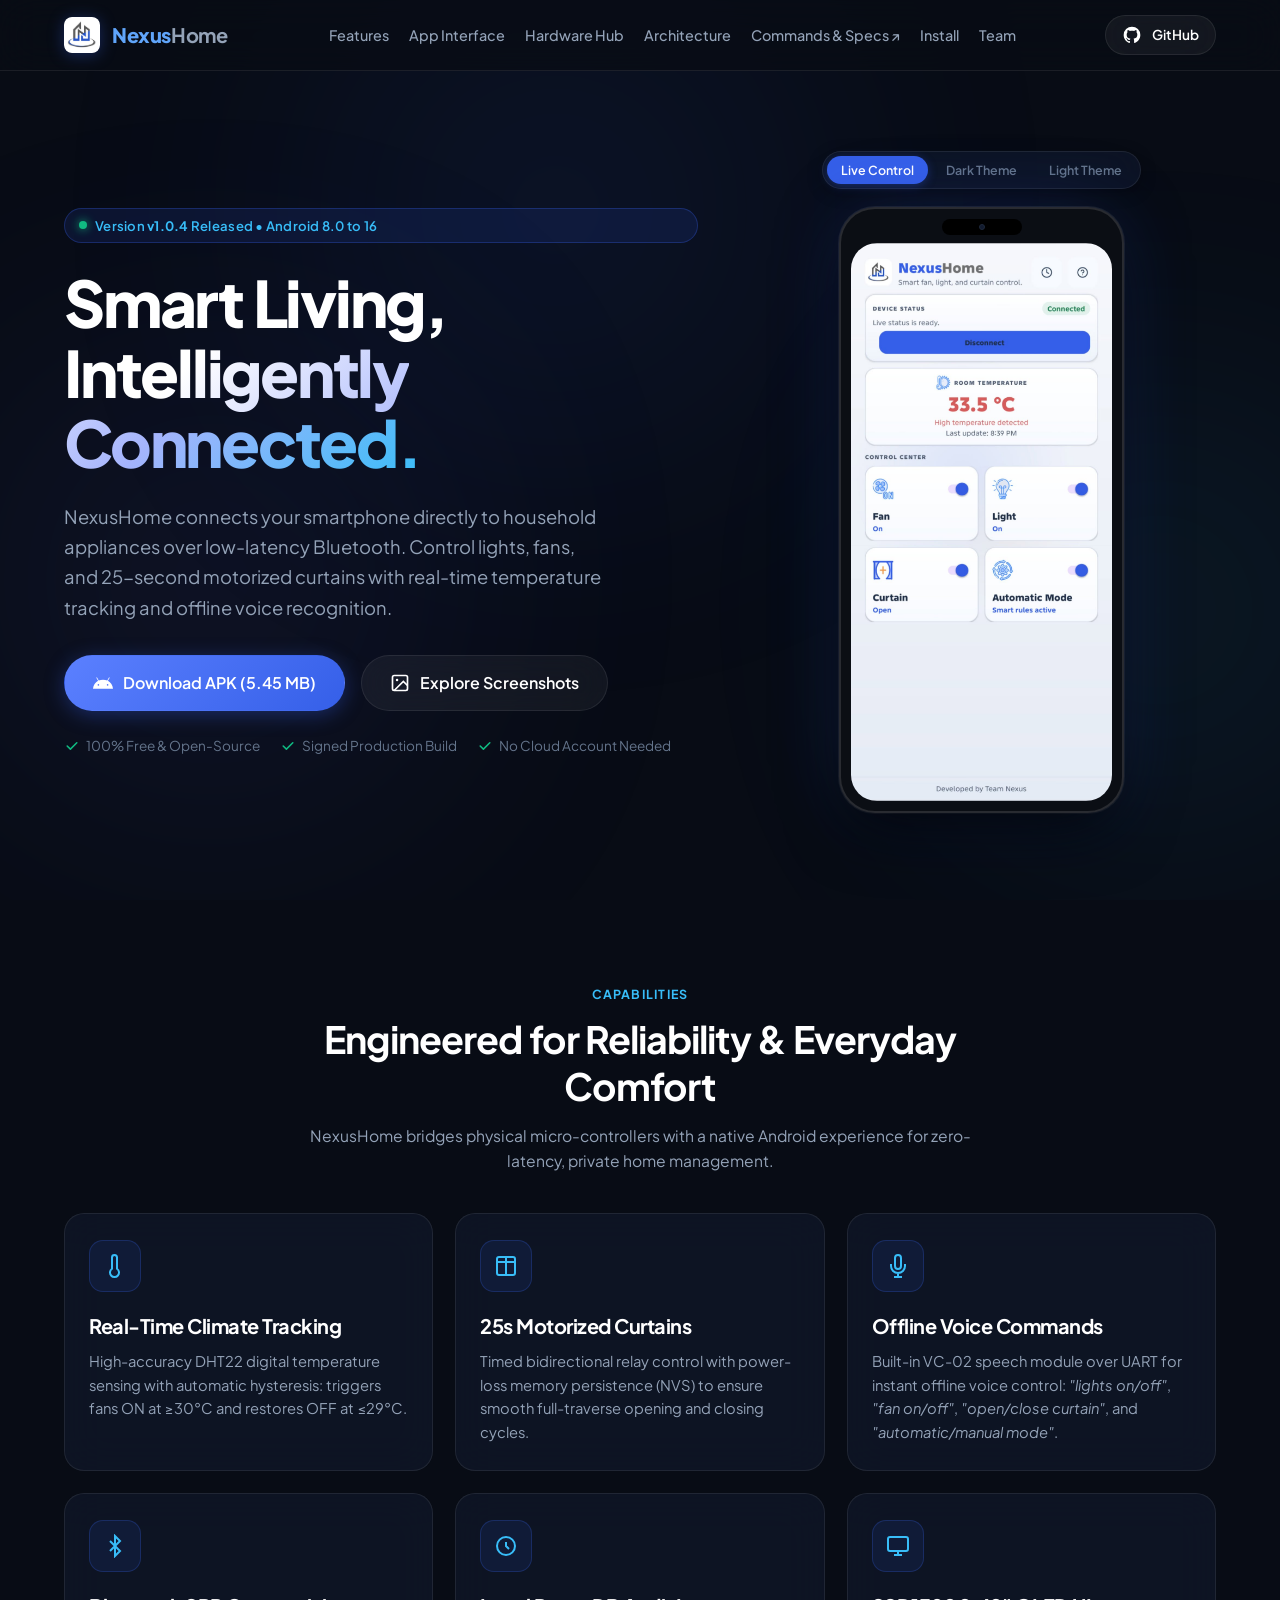
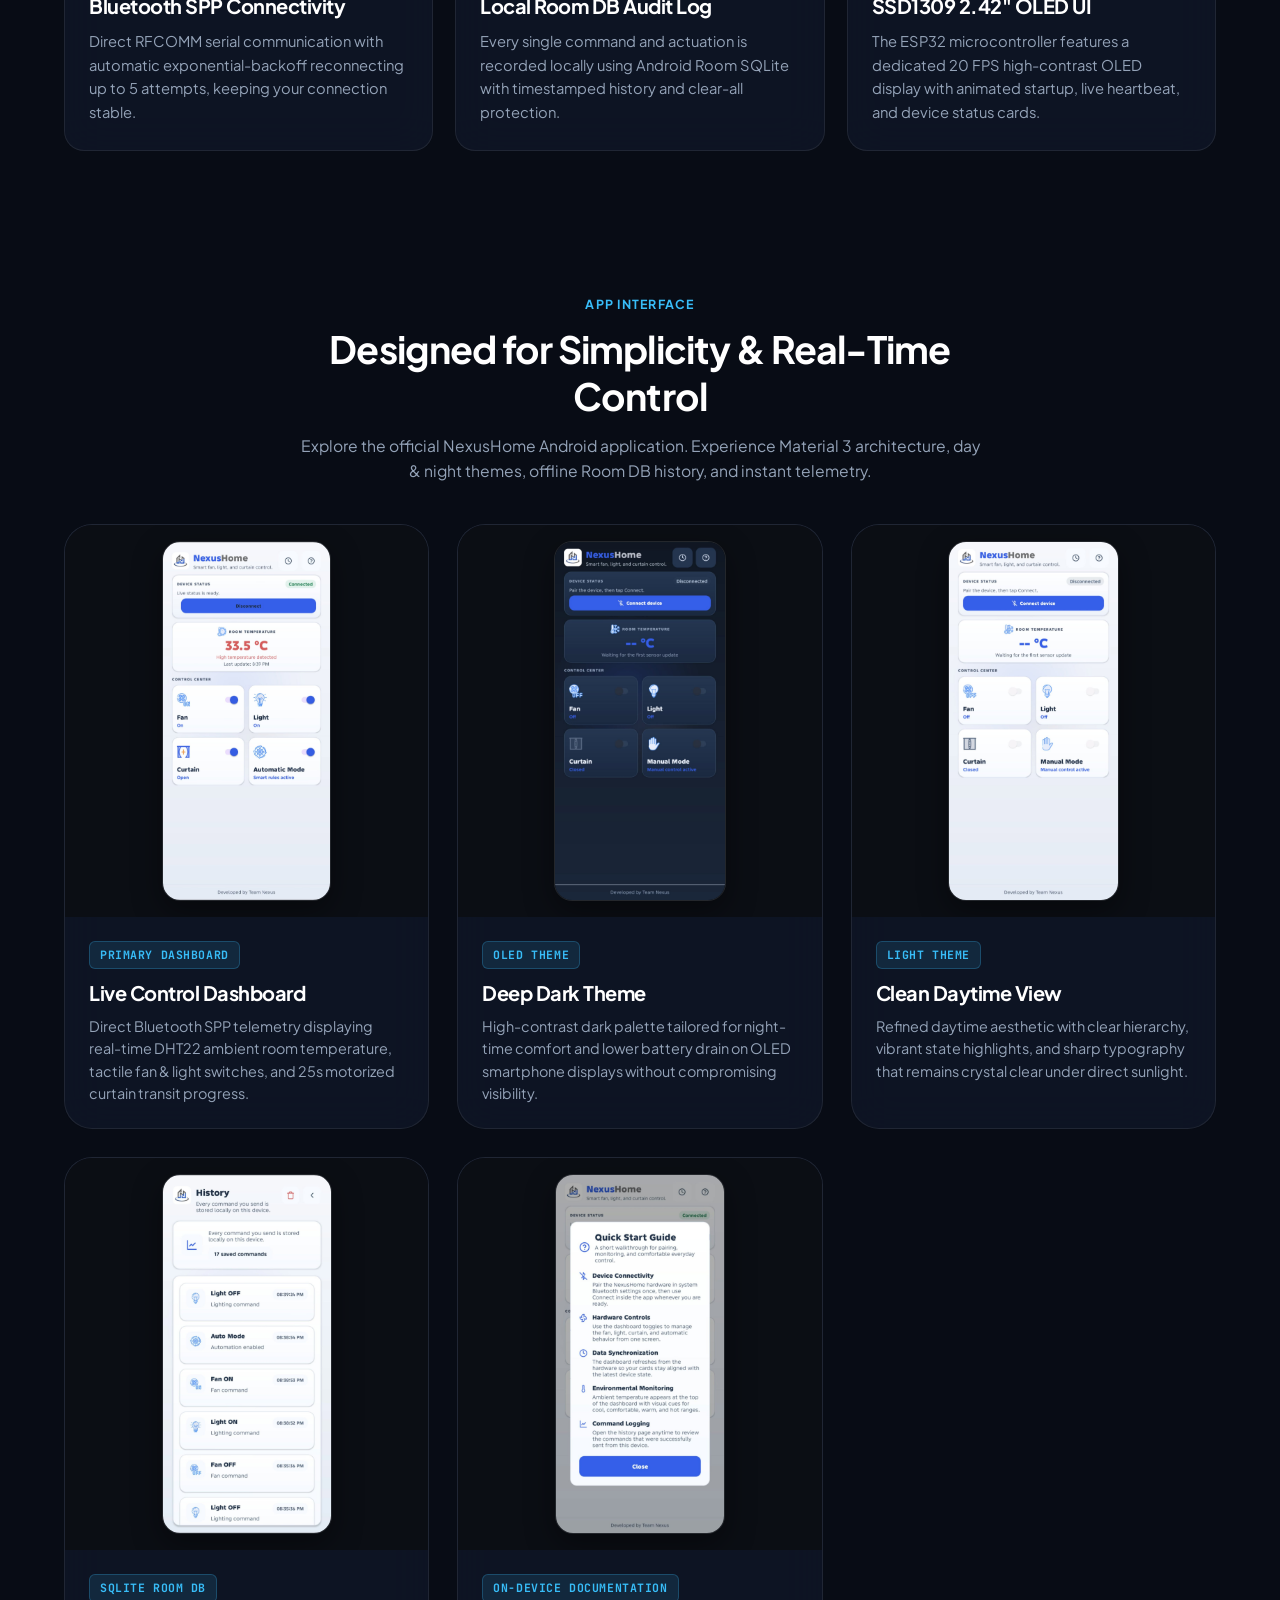
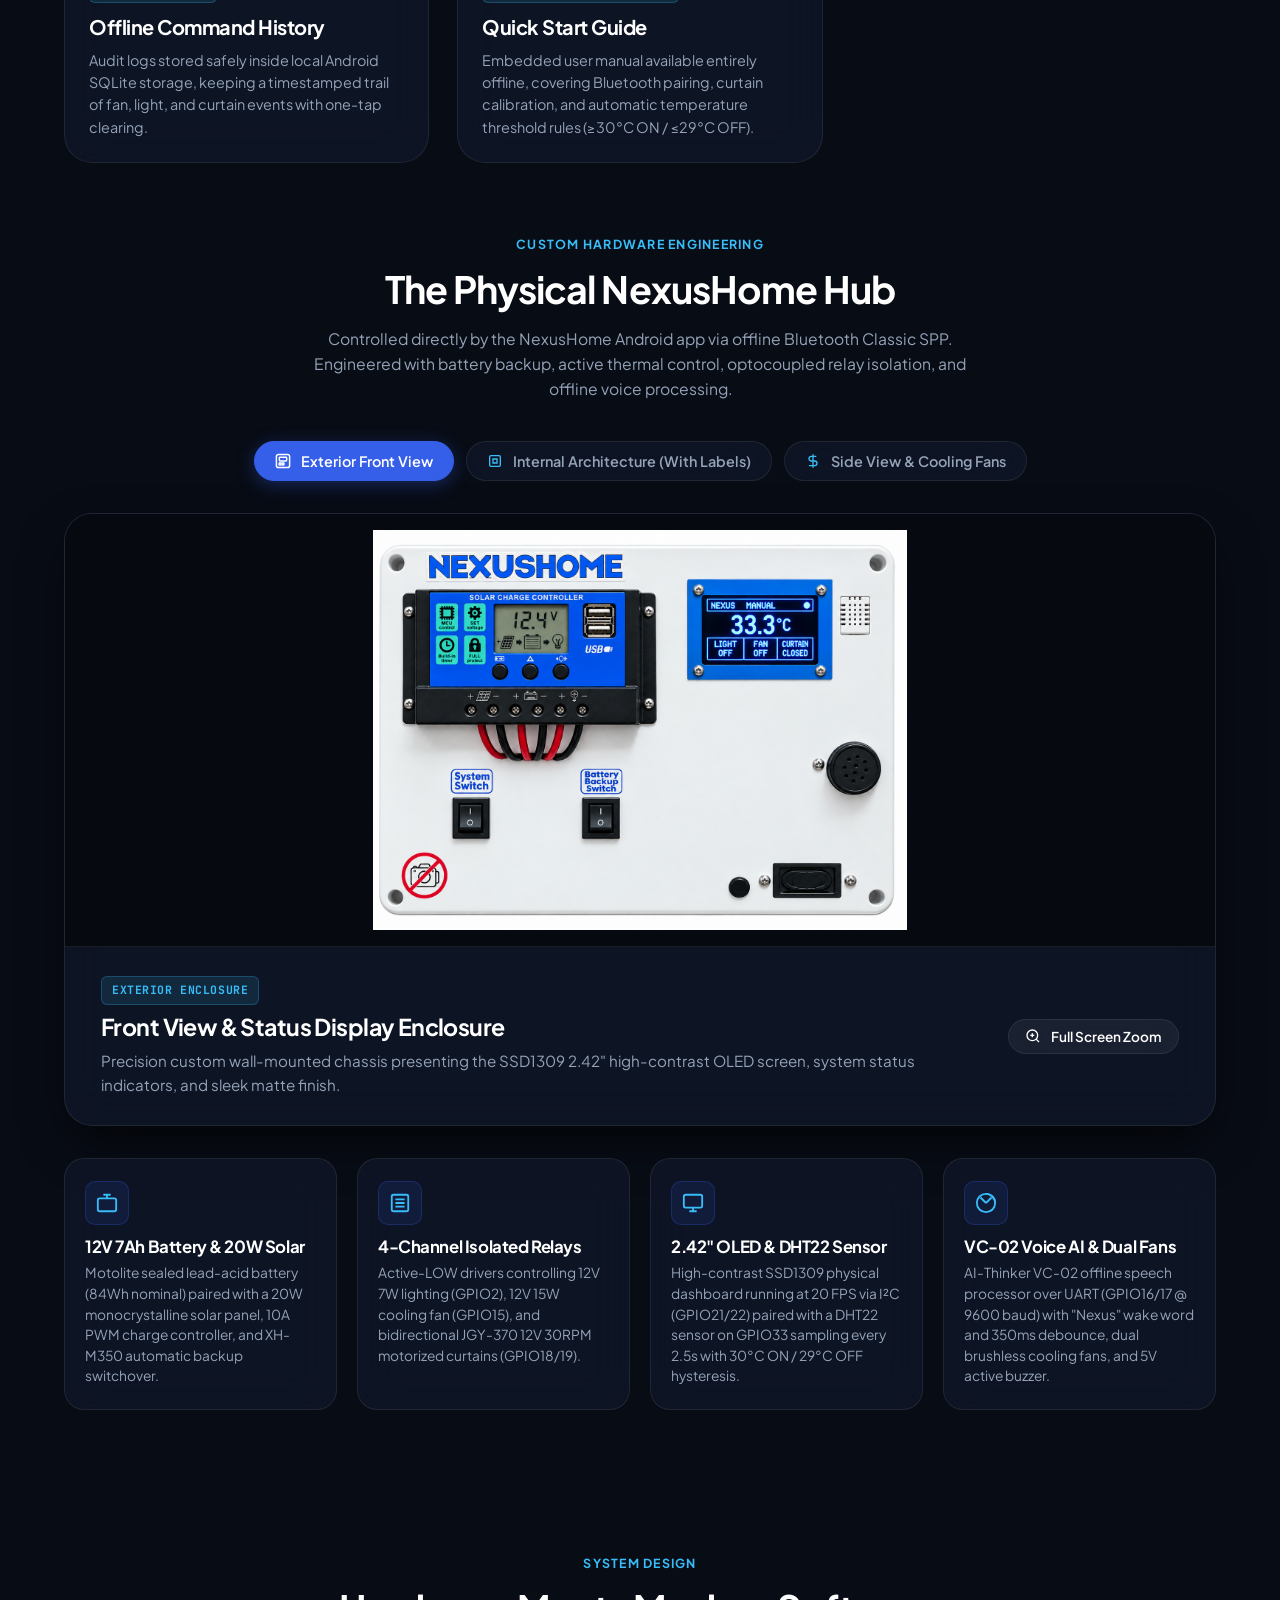
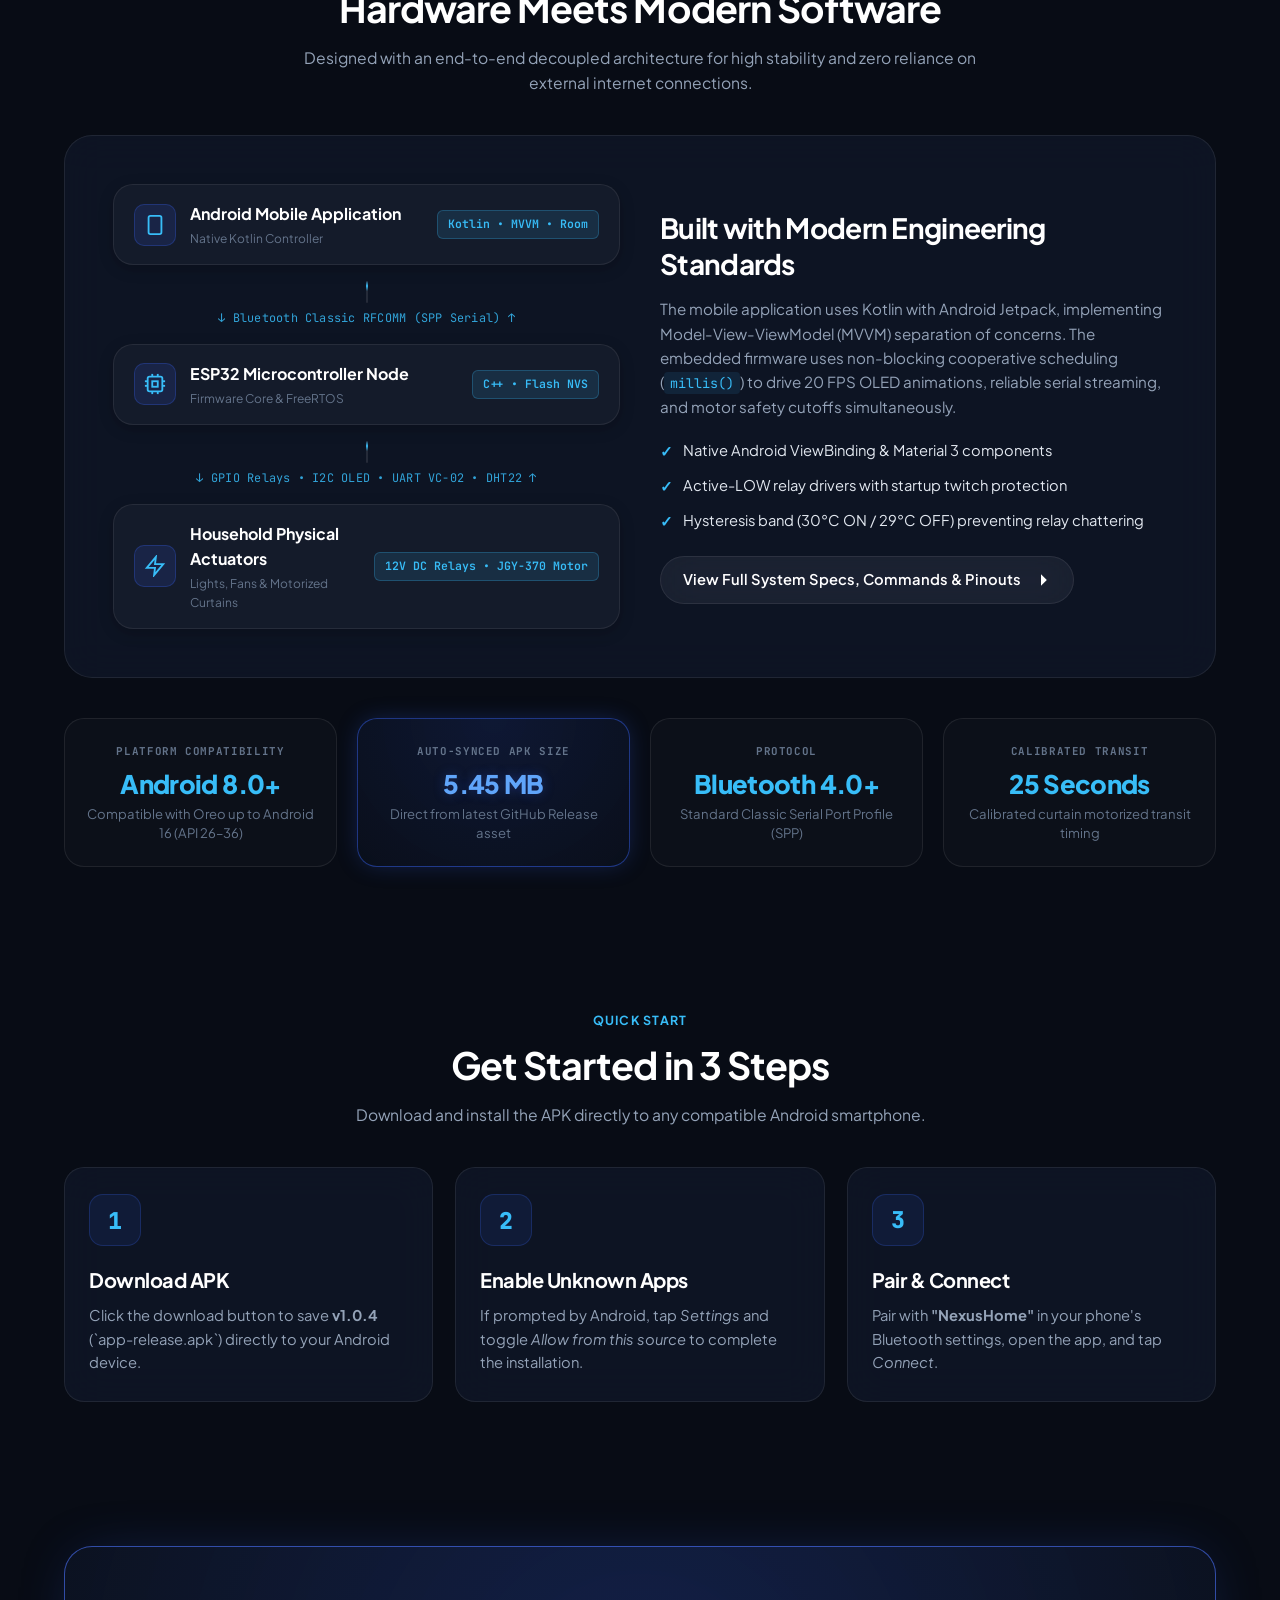
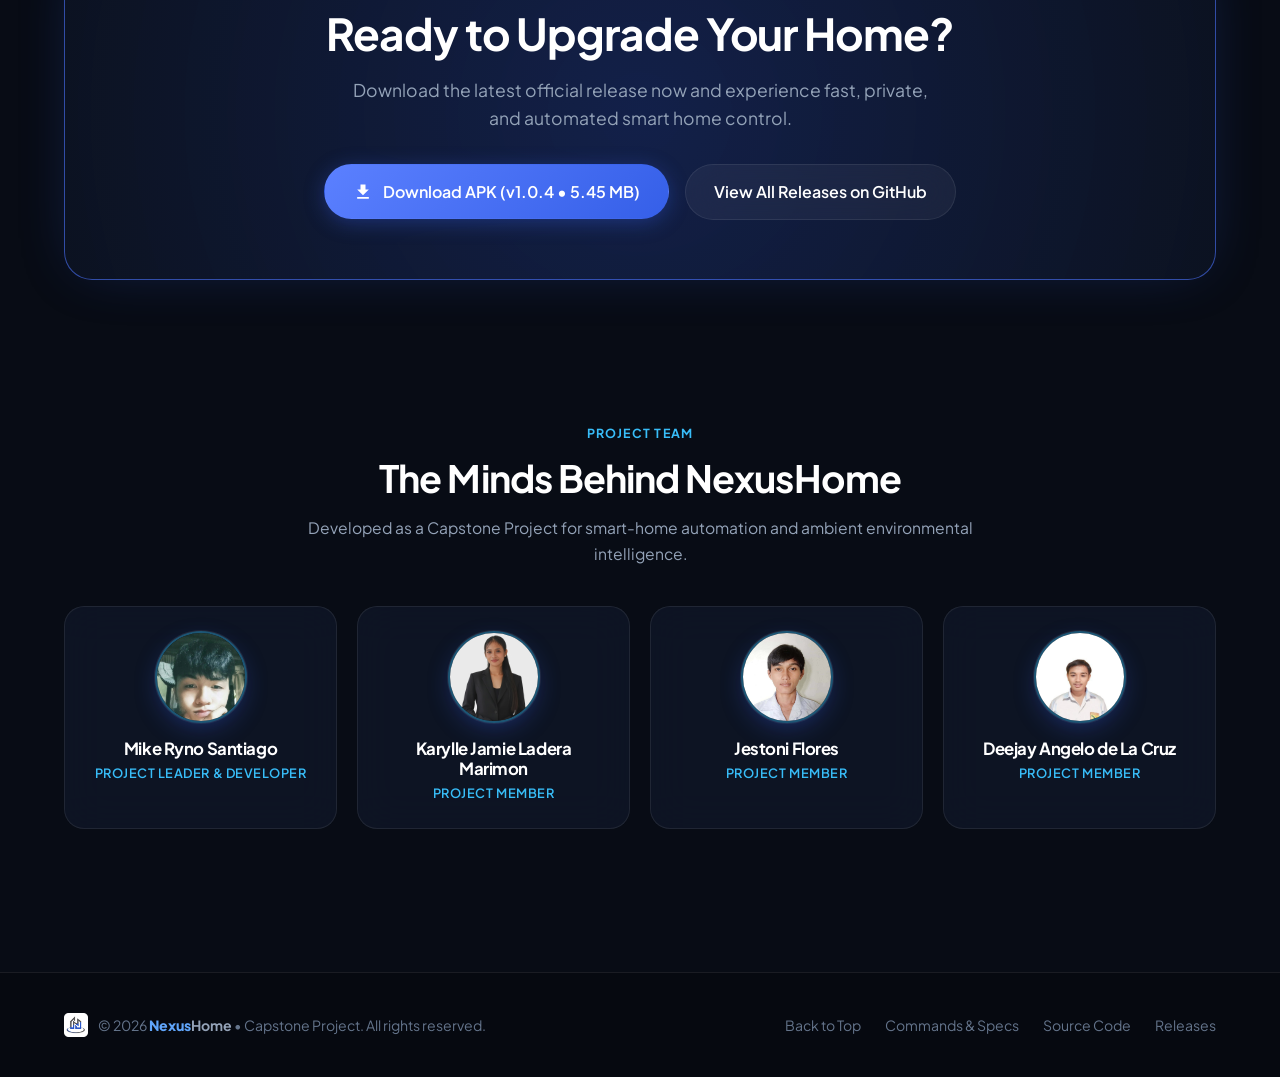
==== website/index.html @ 0cc74619 "Add official showcase website and technical documentation - Create modern responsive website with mu" ====
<!DOCTYPE html>
<html lang="en">
<head>
  <meta charset="UTF-8">
  <meta name="viewport" content="width=device-width, initial-scale=1.0">
  
  <!-- Primary Meta Tags -->
  <title>NexusHome - Smart Home Automation Companion App</title>
  <meta name="title" content="NexusHome - Smart Home Automation Companion App">
  <meta name="description" content="NexusHome is a modern Android application for intuitive smart home control and monitoring. Control lights, fans, and motorized curtains with real-time temperature tracking via ESP32 Bluetooth.">
  <meta name="keywords" content="NexusHome, Smart Home, Android, IoT, ESP32, Home Automation, Bluetooth SPP, Capstone Project, Arduino">
  <meta name="author" content="Team Nexus">

  <!-- Open Graph / Facebook -->
  <meta property="og:type" content="website">
  <meta property="og:url" content="https://nexushome.vercel.app/">
  <meta property="og:title" content="NexusHome - Smart Home Automation Companion App">
  <meta property="og:description" content="Effortlessly control your smart lights, fans, and motorized curtains with real-time temperature tracking. Download the latest Android APK.">
  <meta property="og:image" content="assets/nexuslogo.png">

  <!-- Favicon -->
  <link rel="icon" type="image/png" href="assets/nexuslogo.png">

  <!-- Stylesheet -->
  <link rel="stylesheet" href="styles.css">
</head>
<body>

  <!-- Ambient Light Orbs -->
  <div class="ambient-glow" aria-hidden="true">
    <div class="glow-orb glow-orb-1"></div>
    <div class="glow-orb glow-orb-2"></div>
    <div class="glow-orb glow-orb-3"></div>
  </div>


  <!-- Top Navigation -->
  <header>
    <nav class="navbar" id="navbar">
      <div class="container">
        <a href="#hero" class="nav-brand" id="navBrand">
          <img src="assets/nexuslogo.png" alt="NexusHome Logo">
          <span><span class="brand-nexus">Nexus</span><span class="brand-home">Home</span></span>
        </a>

        <ul class="nav-links" id="navLinks">
          <li><a href="#features" class="nav-link">Features</a></li>
          <li><a href="#screenshots" class="nav-link">App Interface</a></li>
          <li><a href="#hardware" class="nav-link">Hardware Hub</a></li>
          <li><a href="#architecture" class="nav-link">Architecture</a></li>
          <li><a href="specs.html#protocol" class="nav-link">Commands & Specs ↗</a></li>
          <li><a href="#install" class="nav-link">Install</a></li>
          <li><a href="#team" class="nav-link">Team</a></li>
          <li class="nav-mobile-item">
            <a href="https://github.com/oursprojects/NexusHome/releases/latest/download/app-release.apk" class="btn btn-primary btn-sm dynamic-apk-link nav-mobile-btn">
              <svg class="btn-icon" viewBox="0 0 24 24" width="18" height="18">
                <path fill="currentColor" d="M5 20h14v-2H5v2zM19 9h-4V3H9v6H5l7 7 7-7z"/>
              </svg>
              <span>Download APK</span>
            </a>
          </li>
          <li class="nav-mobile-item">
            <a href="https://github.com/oursprojects/NexusHome" target="_blank" rel="noopener noreferrer" class="btn btn-secondary btn-sm nav-mobile-btn">
              <svg class="btn-icon" viewBox="0 0 24 24" width="18" height="18">
                <path fill="currentColor" d="M12 2A10 10 0 0 0 2 12c0 4.42 2.87 8.17 6.84 9.5.5.08.66-.23.66-.5v-1.69c-2.77.6-3.36-1.34-3.36-1.34-.46-1.16-1.11-1.47-1.11-1.47-.91-.62.07-.6.07-.6 1 .07 1.53 1.03 1.53 1.03.87 1.52 2.34 1.07 2.91.83.1-.65.35-1.09.63-1.34-2.22-.25-4.55-1.11-4.55-4.92 0-1.11.38-2 1.03-2.71-.1-.25-.45-1.29.1-2.64 0 0 .84-.27 2.75 1.02.79-.22 1.65-.33 2.5-.33.85 0 1.71.11 2.5.33 1.91-1.29 2.75-1.02 2.75-1.02.55 1.35.2 2.39.1 2.64.65.71 1.03 1.6 1.03 2.71 0 3.82-2.34 4.66-4.57 4.91.36.31.69.92.69 1.85V21c0 .27.16.59.67.5C19.14 20.16 22 16.42 22 12A10 10 0 0 0 12 2z"/>
              </svg>
              <span>GitHub</span>
            </a>
          </li>
        </ul>

        <div class="nav-actions">
          <a href="https://github.com/oursprojects/NexusHome" target="_blank" rel="noopener noreferrer" class="btn btn-secondary btn-sm" id="btnNavGithub">
            <svg class="btn-icon" viewBox="0 0 24 24" width="18" height="18">
              <path fill="currentColor" d="M12 2A10 10 0 0 0 2 12c0 4.42 2.87 8.17 6.84 9.5.5.08.66-.23.66-.5v-1.69c-2.77.6-3.36-1.34-3.36-1.34-.46-1.16-1.11-1.47-1.11-1.47-.91-.62.07-.6.07-.6 1 .07 1.53 1.03 1.53 1.03.87 1.52 2.34 1.07 2.91.83.1-.65.35-1.09.63-1.34-2.22-.25-4.55-1.11-4.55-4.92 0-1.11.38-2 1.03-2.71-.1-.25-.45-1.29.1-2.64 0 0 .84-.27 2.75 1.02.79-.22 1.65-.33 2.5-.33.85 0 1.71.11 2.5.33 1.91-1.29 2.75-1.02 2.75-1.02.55 1.35.2 2.39.1 2.64.65.71 1.03 1.6 1.03 2.71 0 3.82-2.34 4.66-4.57 4.91.36.31.69.92.69 1.85V21c0 .27.16.59.67.5C19.14 20.16 22 16.42 22 12A10 10 0 0 0 12 2z"/>
            </svg>
            <span>GitHub</span>
          </a>
          <!-- Mobile Hamburger Toggle Button -->
          <button type="button" class="nav-toggle" id="btnNavToggle" aria-label="Toggle Navigation Menu">
            <span></span>
            <span></span>
            <span></span>
          </button>
        </div>
      </div>
    </nav>
  </header>

  <!-- Hero Section -->
  <main>
    <section class="hero" id="hero">
      <div class="container hero-grid">
        <div class="hero-content">
          <div class="badge">
            <span class="badge-dot"></span>
            <span>Version <strong class="release-version-tag">v1.0.4</strong> Released • Android 8.0 to 16</span>
          </div>

          <h1 class="hero-title">
            Smart Living, <br>
            <span class="gradient-text">Intelligently Connected.</span>
          </h1>

          <p class="hero-subtitle">
            NexusHome connects your smartphone directly to household appliances over low-latency Bluetooth. Control lights, fans, and 25-second motorized curtains with real-time temperature tracking and offline voice recognition.
          </p>

          <div class="hero-actions">
            <a href="https://github.com/oursprojects/NexusHome/releases/latest/download/app-release.apk" class="btn btn-primary btn-lg dynamic-apk-link" id="btnHeroDownload">
              <svg class="btn-icon" viewBox="0 0 24 24" width="22" height="22">
                <path fill="currentColor" d="M17.523 15.3414c-.5511 0-.9993-.4486-.9993-.9997s.4482-.9993.9993-.9993c.551 0 .9993.4482.9993.9993s-.4483.9997-.9993.9997m-11.046 0c-.5511 0-.9993-.4486-.9993-.9997s.4482-.9993.9993-.9993c.5511 0 .9994.4482.9994.9993s-.4483.9997-.9994.9997m11.4045-6.02l1.9973-3.4592a.416.416 0 0 0-.1521-.5676.416.416 0 0 0-.5676.1521l-2.0223 3.503C15.5847 8.4116 13.8447 8.125 12 8.125c-1.8447 0-3.5847.2866-5.1368.8247L4.841 5.4467a.4161.4161 0 0 0-.5677-.1521.4157.4157 0 0 0-.1521.5676l1.9974 3.4592C2.6889 11.1867.343 14.6589 0 18.75h24c-.343-4.0911-2.6889-7.5633-6.1185-9.4286"/>
              </svg>
              <span>Download APK (<span class="release-size-tag">5.45 MB</span>)</span>
            </a>

            <a href="#screenshots" class="btn btn-secondary btn-lg" id="btnHeroScreenshots">
              <svg class="btn-icon" viewBox="0 0 24 24" width="20" height="20">
                <rect x="3" y="3" width="18" height="18" rx="2" fill="none" stroke="currentColor" stroke-width="2"/>
                <circle cx="8.5" cy="8.5" r="1.5" fill="currentColor"/>
                <path fill="none" stroke="currentColor" stroke-width="2" d="M21 15l-5-5L5 21"/>
              </svg>
              <span>Explore Screenshots</span>
            </a>
          </div>

          <div class="hero-meta">
            <div class="hero-meta-item">
              <svg viewBox="0 0 20 20" fill="currentColor">
                <path fill-rule="evenodd" d="M16.707 5.293a1 1 0 010 1.414l-8 8a1 1 0 01-1.414 0l-4-4a1 1 0 011.414-1.414L8 12.586l7.293-7.293a1 1 0 011.414 0z" clip-rule="evenodd"/>
              </svg>
              <span>100% Free & Open-Source</span>
            </div>
            <div class="hero-meta-item">
              <svg viewBox="0 0 20 20" fill="currentColor">
                <path fill-rule="evenodd" d="M16.707 5.293a1 1 0 010 1.414l-8 8a1 1 0 01-1.414 0l-4-4a1 1 0 011.414-1.414L8 12.586l7.293-7.293a1 1 0 011.414 0z" clip-rule="evenodd"/>
              </svg>
              <span>Signed Production Build</span>
            </div>
            <div class="hero-meta-item">
              <svg viewBox="0 0 20 20" fill="currentColor">
                <path fill-rule="evenodd" d="M16.707 5.293a1 1 0 010 1.414l-8 8a1 1 0 01-1.414 0l-4-4a1 1 0 011.414-1.414L8 12.586l7.293-7.293a1 1 0 011.414 0z" clip-rule="evenodd"/>
              </svg>
              <span>No Cloud Account Needed</span>
            </div>
          </div>
        </div>

        <!-- Hero Real Screen Showcase -->
        <div class="hero-showcase-container">
          <div class="hero-screen-frame">
            <!-- Theme quick-tabs -->
            <div class="hero-screen-tabs">
              <button type="button" class="screen-tab active" data-screen="connected" title="Show Live Connected Dashboard">Live Control</button>
              <button type="button" class="screen-tab" data-screen="dark" title="Show Dark Theme">Dark Theme</button>
              <button type="button" class="screen-tab" data-screen="light" title="Show Light Theme">Light Theme</button>
            </div>

            <!-- Device Frame with Screenshot -->
            <div class="hero-device-wrapper">
              <div class="hero-device-notch">
                <div class="notch-lens"></div>
              </div>
              <img src="assets/exampleconnectedscreen.jpg" alt="NexusHome App Interface Preview" class="hero-app-screen" id="heroAppImg">
            </div>
          </div>
        </div>
      </div>
    </section>

    <!-- Key Features Section -->
    <section class="section" id="features">
      <div class="container">
        <div class="section-head">
          <span class="section-tag">Capabilities</span>
          <h2 class="section-title">Engineered for Reliability & Everyday Comfort</h2>
          <p class="section-desc">NexusHome bridges physical micro-controllers with a native Android experience for zero-latency, private home management.</p>
        </div>

        <div class="features-grid">
          <!-- Feature 1 -->
          <div class="feature-card">
            <div class="feature-icon-box">
              <svg viewBox="0 0 24 24" fill="none" stroke="currentColor" stroke-width="2">
                <path d="M14 14.76V3.5a2.5 2.5 0 0 0-5 0v11.26a4.5 4.5 0 1 0 5 0z"/>
              </svg>
            </div>
            <h3 class="feature-title">Real-Time Climate Tracking</h3>
            <p class="feature-text">High-accuracy DHT22 digital temperature sensing with automatic hysteresis: triggers fans ON at &ge;30°C and restores OFF at &le;29°C.</p>
          </div>

          <!-- Feature 2 -->
          <div class="feature-card">
            <div class="feature-icon-box">
              <svg viewBox="0 0 24 24" fill="none" stroke="currentColor" stroke-width="2">
                <rect x="3" y="3" width="18" height="18" rx="2"/>
                <path d="M12 3v18M3 8h18"/>
              </svg>
            </div>
            <h3 class="feature-title">25s Motorized Curtains</h3>
            <p class="feature-text">Timed bidirectional relay control with power-loss memory persistence (NVS) to ensure smooth full-traverse opening and closing cycles.</p>
          </div>

          <!-- Feature 3 -->
          <div class="feature-card">
            <div class="feature-icon-box">
              <svg viewBox="0 0 24 24" fill="none" stroke="currentColor" stroke-width="2">
                <path d="M12 1a3 3 0 0 0-3 3v8a3 3 0 0 0 6 0V4a3 3 0 0 0-3-3z"/>
                <path d="M19 10v2a7 7 0 0 1-14 0v-2M12 19v4M8 23h8"/>
              </svg>
            </div>
            <h3 class="feature-title">Offline Voice Commands</h3>
            <p class="feature-text">Built-in VC-02 speech module over UART for instant offline voice control: <em>"lights on/off"</em>, <em>"fan on/off"</em>, <em>"open/close curtain"</em>, and <em>"automatic/manual mode"</em>.</p>
          </div>

          <!-- Feature 4 -->
          <div class="feature-card">
            <div class="feature-icon-box">
              <svg viewBox="0 0 24 24" fill="none" stroke="currentColor" stroke-width="2">
                <path d="m7 7 10 10-5 5V2l5 5L7 17"/>
              </svg>
            </div>
            <h3 class="feature-title">Bluetooth SPP Connectivity</h3>
            <p class="feature-text">Direct RFCOMM serial communication with automatic exponential-backoff reconnecting up to 5 attempts, keeping your connection stable.</p>
          </div>

          <!-- Feature 5 -->
          <div class="feature-card">
            <div class="feature-icon-box">
              <svg viewBox="0 0 24 24" fill="none" stroke="currentColor" stroke-width="2">
                <path d="M12 8v4l3 3m6-3a9 9 0 1 1-18 0 9 9 0 0 1 18 0z"/>
              </svg>
            </div>
            <h3 class="feature-title">Local Room DB Audit Log</h3>
            <p class="feature-text">Every single command and actuation is recorded locally using Android Room SQLite with timestamped history and clear-all protection.</p>
          </div>

          <!-- Feature 6 -->
          <div class="feature-card">
            <div class="feature-icon-box">
              <svg viewBox="0 0 24 24" fill="none" stroke="currentColor" stroke-width="2">
                <rect x="2" y="3" width="20" height="14" rx="2"/>
                <line x1="8" y1="21" x2="16" y2="21"/>
                <line x1="12" y1="17" x2="12" y2="21"/>
              </svg>
            </div>
            <h3 class="feature-title">SSD1309 2.42" OLED UI</h3>
            <p class="feature-text">The ESP32 microcontroller features a dedicated 20 FPS high-contrast OLED display with animated startup, live heartbeat, and device status cards.</p>
          </div>
        </div>
      </div>
    </section>

    <!-- Real App Screenshots Showcase Section -->
    <section class="section" id="screenshots">
      <div class="container">
        <div class="section-head">
          <span class="section-tag">App Interface</span>
          <h2 class="section-title">Designed for Simplicity & Real-Time Control</h2>
          <p class="section-desc">Explore the official NexusHome Android application. Experience Material 3 architecture, day & night themes, offline Room DB history, and instant telemetry.</p>
        </div>

        <div class="screenshots-grid">
          <!-- Screenshot 1: Connected Live Control -->
          <div class="screenshot-card" data-full="assets/exampleconnectedscreen.jpg" data-title="Live Control Dashboard">
            <div class="screenshot-preview">
              <img src="assets/exampleconnectedscreen.jpg" alt="Live Control Dashboard Screen" loading="lazy">
            </div>
            <div class="screenshot-body">
              <div class="screenshot-badge">Primary Dashboard</div>
              <h3 class="screenshot-title">Live Control Dashboard</h3>
              <p class="screenshot-desc">Direct Bluetooth SPP telemetry displaying real-time DHT22 ambient room temperature, tactile fan & light switches, and 25s motorized curtain transit progress.</p>
            </div>
          </div>

          <!-- Screenshot 2: Dark Mode Screen -->
          <div class="screenshot-card" data-full="assets/darkmodescreen.jpg" data-title="Dark Theme Interface">
            <div class="screenshot-preview">
              <img src="assets/darkmodescreen.jpg" alt="Dark Mode Screen" loading="lazy">
            </div>
            <div class="screenshot-body">
              <div class="screenshot-badge">OLED Theme</div>
              <h3 class="screenshot-title">Deep Dark Theme</h3>
              <p class="screenshot-desc">High-contrast dark palette tailored for night-time comfort and lower battery drain on OLED smartphone displays without compromising visibility.</p>
            </div>
          </div>

          <!-- Screenshot 3: Light Mode Screen -->
          <div class="screenshot-card" data-full="assets/lightmodescreen.jpg" data-title="Light Theme Interface">
            <div class="screenshot-preview">
              <img src="assets/lightmodescreen.jpg" alt="Light Mode Screen" loading="lazy">
            </div>
            <div class="screenshot-body">
              <div class="screenshot-badge">Light Theme</div>
              <h3 class="screenshot-title">Clean Daytime View</h3>
              <p class="screenshot-desc">Refined daytime aesthetic with clear hierarchy, vibrant state highlights, and sharp typography that remains crystal clear under direct sunlight.</p>
            </div>
          </div>

          <!-- Screenshot 4: Command History Area Screen -->
          <div class="screenshot-card" data-full="assets/commandhistoryareascreen.jpg" data-title="Room Database Command Logs">
            <div class="screenshot-preview">
              <img src="assets/commandhistoryareascreen.jpg" alt="Command History Screen" loading="lazy">
            </div>
            <div class="screenshot-body">
              <div class="screenshot-badge">SQLite Room DB</div>
              <h3 class="screenshot-title">Offline Command History</h3>
              <p class="screenshot-desc">Audit logs stored safely inside local Android SQLite storage, keeping a timestamped trail of fan, light, and curtain events with one-tap clearing.</p>
            </div>
          </div>

          <!-- Screenshot 5: Quick Start Guide Area Screen -->
          <div class="screenshot-card" data-full="assets/quickstartguideareascreen.jpg" data-title="Built-In Quick Start Guide">
            <div class="screenshot-preview">
              <img src="assets/quickstartguideareascreen.jpg" alt="Quick Start Guide Screen" loading="lazy">
            </div>
            <div class="screenshot-body">
              <div class="screenshot-badge">On-Device Documentation</div>
              <h3 class="screenshot-title">Quick Start Guide</h3>
              <p class="screenshot-desc">Embedded user manual available entirely offline, covering Bluetooth pairing, curtain calibration, and automatic temperature threshold rules (≥30°C ON / ≤29°C OFF).</p>
            </div>
          </div>
        </div>
      </div>
    <!-- Physical Hardware Showcase Section -->
    <section class="section" id="hardware">
      <div class="container">
        <div class="section-head">
          <span class="section-tag">Custom Hardware Engineering</span>
          <h2 class="section-title">The Physical NexusHome Hub</h2>
          <p class="section-desc">Controlled directly by the NexusHome Android app via offline Bluetooth Classic SPP. Engineered with battery backup, active thermal control, optocoupled relay isolation, and offline voice processing.</p>
        </div>

        <div class="hardware-showcase">
          <!-- View Switcher Tabs -->
          <div class="hardware-tabs" role="tablist">
            <button type="button" class="hw-tab active" data-hw="front" role="tab" aria-selected="true">
              <svg viewBox="0 0 24 24" width="16" height="16" fill="none" stroke="currentColor" stroke-width="2">
                <rect x="3" y="3" width="18" height="18" rx="3"/>
                <rect x="7" y="7" width="10" height="5" rx="1"/>
                <circle cx="8" cy="16" r="1.5"/>
                <circle cx="12" cy="16" r="1.5"/>
              </svg>
              <span>Exterior Front View</span>
            </button>
            <button type="button" class="hw-tab" data-hw="inside" role="tab" aria-selected="false">
              <svg viewBox="0 0 24 24" width="16" height="16" fill="none" stroke="currentColor" stroke-width="2">
                <rect x="4" y="4" width="16" height="16" rx="2"/>
                <path d="M9 9h6v6H9z"/>
              </svg>
              <span>Internal Architecture (With Labels)</span>
            </button>
            <button type="button" class="hw-tab" data-hw="side" role="tab" aria-selected="false">
              <svg viewBox="0 0 24 24" width="16" height="16" fill="none" stroke="currentColor" stroke-width="2">
                <path d="M12 2v20M17 5H9.5a3.5 3.5 0 0 0 0 7h5a3.5 3.5 0 0 1 0 7H6"/>
              </svg>
              <span>Side View & Cooling Fans</span>
            </button>
          </div>

          <!-- Main Interactive Hardware Display Card -->
          <div class="hw-viewer-card">
            <div class="hw-image-container" id="hwViewerContainer" title="Click to view full screen">
              <img 
                src="assets/NexushomeHardwareFrontView.png" 
                alt="NexusHome Hardware Front View Enclosure with OLED Display" 
                id="hwMainImg" 
                class="hw-main-img"
                loading="lazy"
              >
            </div>

            <div class="hw-viewer-footer">
              <div class="hw-info">
                <span class="hw-badge" id="hwBadge">Exterior Enclosure</span>
                <h3 class="hw-title" id="hwTitle">Front View & Status Display Enclosure</h3>
                <p class="hw-desc" id="hwDesc">Precision custom wall-mounted chassis presenting the SSD1309 2.42" high-contrast OLED screen, system status indicators, and sleek matte finish.</p>
              </div>
              <div class="hw-action">
                <button type="button" class="btn btn-secondary btn-sm" id="btnHwZoom">
                  <svg viewBox="0 0 24 24" width="16" height="16" fill="none" stroke="currentColor" stroke-width="2">
                    <circle cx="11" cy="11" r="8"></circle>
                    <line x1="21" y1="21" x2="16.65" y2="16.65"></line>
                    <line x1="11" y1="8" x2="11" y2="14"></line>
                    <line x1="8" y1="11" x2="14" y2="11"></line>
                  </svg>
                  <span>Full Screen Zoom</span>
                </button>
              </div>
            </div>
          </div>

          <!-- Component Highlights Grid -->
          <div class="hw-components-grid">
            <div class="hw-comp-card">
              <div class="hw-comp-icon">
                <svg viewBox="0 0 24 24" fill="none" stroke="currentColor" stroke-width="2">
                  <rect x="2" y="7" width="20" height="14" rx="2" ry="2"/>
                  <path d="M16 3H8M12 3v4"/>
                </svg>
              </div>
              <div>
                <h4>12V 7Ah Battery & 20W Solar</h4>
                <p>Motolite sealed lead-acid battery (84Wh nominal) paired with a 20W monocrystalline solar panel, 10A PWM charge controller, and XH-M350 automatic backup switchover.</p>
              </div>
            </div>

            <div class="hw-comp-card">
              <div class="hw-comp-icon">
                <svg viewBox="0 0 24 24" fill="none" stroke="currentColor" stroke-width="2">
                  <rect x="3" y="3" width="18" height="18" rx="2"/>
                  <path d="M7 8h10M7 12h10M7 16h10"/>
                </svg>
              </div>
              <div>
                <h4>4-Channel Isolated Relays</h4>
                <p>Active-LOW drivers controlling 12V 7W lighting (GPIO2), 12V 15W cooling fan (GPIO15), and bidirectional JGY-370 12V 30RPM motorized curtains (GPIO18/19).</p>
              </div>
            </div>

            <div class="hw-comp-card">
              <div class="hw-comp-icon">
                <svg viewBox="0 0 24 24" fill="none" stroke="currentColor" stroke-width="2">
                  <rect x="2" y="3" width="20" height="14" rx="2"/>
                  <path d="M8 21h8M12 17v4"/>
                </svg>
              </div>
              <div>
                <h4>2.42" OLED & DHT22 Sensor</h4>
                <p>High-contrast SSD1309 physical dashboard running at 20 FPS via I²C (GPIO21/22) paired with a DHT22 sensor on GPIO33 sampling every 2.5s with 30°C ON / 29°C OFF hysteresis.</p>
              </div>
            </div>

            <div class="hw-comp-card">
              <div class="hw-comp-icon">
                <svg viewBox="0 0 24 24" fill="none" stroke="currentColor" stroke-width="2">
                  <circle cx="12" cy="12" r="10"/>
                  <path d="M12 2a10 10 0 0 1 10 10M12 12 6 6M12 12l6-6"/>
                </svg>
              </div>
              <div>
                <h4>VC-02 Voice AI & Dual Fans</h4>
                <p>AI-Thinker VC-02 offline speech processor over UART (GPIO16/17 @ 9600 baud) with "Nexus" wake word and 350ms debounce, dual brushless cooling fans, and 5V active buzzer.</p>
              </div>
            </div>
          </div>
        </div>
      </div>
    </section>

    <!-- Architecture & Stack Section -->
    <section class="section" id="architecture">
      <div class="container">
        <div class="section-head">
          <span class="section-tag">System Design</span>
          <h2 class="section-title">Hardware Meets Modern Software</h2>
          <p class="section-desc">Designed with an end-to-end decoupled architecture for high stability and zero reliance on external internet connections.</p>
        </div>

        <div class="architecture-box">
          <div class="arch-visual">
            <!-- Node 1: Mobile App -->
            <div class="arch-node">
              <div class="arch-node-info">
                <div class="node-icon">
                  <svg viewBox="0 0 24 24" width="22" height="22" fill="none" stroke="currentColor" stroke-width="2">
                    <rect x="5" y="2" width="14" height="20" rx="2" ry="2"/>
                    <line x1="12" y1="18" x2="12.01" y2="18"/>
                  </svg>
                </div>
                <div>
                  <strong>Android Mobile Application</strong>
                  <div class="node-sub">Native Kotlin Controller</div>
                </div>
              </div>
              <span class="arch-node-badge">Kotlin • MVVM • Room</span>
            </div>

            <!-- Connector 1 -->
            <div class="arch-connector">
              <div class="connector-line">
                <span class="connector-pulse"></span>
              </div>
              <span class="connector-text">&#8595; Bluetooth Classic RFCOMM (SPP Serial) &#8593;</span>
            </div>

            <!-- Node 2: ESP32 -->
            <div class="arch-node">
              <div class="arch-node-info">
                <div class="node-icon">
                  <svg viewBox="0 0 24 24" width="22" height="22" fill="none" stroke="currentColor" stroke-width="2">
                    <rect x="4" y="4" width="16" height="16" rx="2"/>
                    <rect x="9" y="9" width="6" height="6"/>
                    <line x1="9" y1="1" x2="9" y2="4"/><line x1="15" y1="1" x2="15" y2="4"/>
                    <line x1="9" y1="20" x2="9" y2="23"/><line x1="15" y1="20" x2="15" y2="23"/>
                    <line x1="20" y1="9" x2="23" y2="9"/><line x1="20" y1="14" x2="23" y2="14"/>
                    <line x1="1" y1="9" x2="4" y2="9"/><line x1="1" y1="14" x2="4" y2="14"/>
                  </svg>
                </div>
                <div>
                  <strong>ESP32 Microcontroller Node</strong>
                  <div class="node-sub">Firmware Core & FreeRTOS</div>
                </div>
              </div>
              <span class="arch-node-badge">C++ • Flash NVS</span>
            </div>

            <!-- Connector 2 -->
            <div class="arch-connector">
              <div class="connector-line">
                <span class="connector-pulse"></span>
              </div>
              <span class="connector-text">&#8595; GPIO Relays • I2C OLED • UART VC-02 • DHT22 &#8593;</span>
            </div>

            <!-- Node 3: Actuators -->
            <div class="arch-node">
              <div class="arch-node-info">
                <div class="node-icon">
                  <svg viewBox="0 0 24 24" width="22" height="22" fill="none" stroke="currentColor" stroke-width="2">
                    <path d="M13 2L3 14h9l-1 8 10-12h-9l1-8z"/>
                  </svg>
                </div>
                <div>
                  <strong>Household Physical Actuators</strong>
                  <div class="node-sub">Lights, Fans & Motorized Curtains</div>
                </div>
              </div>
              <span class="arch-node-badge">12V DC Relays • JGY-370 Motor</span>
            </div>
          </div>

          <div class="arch-standards">
            <h3 class="arch-standards-title">Built with Modern Engineering Standards</h3>
            <p class="arch-standards-desc">
              The mobile application uses Kotlin with Android Jetpack, implementing Model-View-ViewModel (MVVM) separation of concerns. The embedded firmware uses non-blocking cooperative scheduling (<code>millis()</code>) to drive 20 FPS OLED animations, reliable serial streaming, and motor safety cutoffs simultaneously.
            </p>
            <div class="arch-checklist">
              <div class="arch-check-item">
                <span class="arch-check-icon">&#10003;</span>
                <span>Native Android ViewBinding & Material 3 components</span>
              </div>
              <div class="arch-check-item">
                <span class="arch-check-icon">&#10003;</span>
                <span>Active-LOW relay drivers with startup twitch protection</span>
              </div>
              <div class="arch-check-item">
                <span class="arch-check-icon">&#10003;</span>
                <span>Hysteresis band (30°C ON / 29°C OFF) preventing relay chattering</span>
              </div>
            </div>
            <div style="margin-top: 24px;">
              <a href="specs.html#protocol" class="btn btn-secondary btn-md">
                <span>View Full System Specs, Commands & Pinouts</span>
                <svg class="btn-icon" viewBox="0 0 24 24" width="16" height="16">
                  <path fill="currentColor" d="M5 12h14M12 5l7 7-7 7"/>
                </svg>
              </a>
            </div>
          </div>
        </div>

        <!-- Specifications Grid -->
        <div class="specs-grid" id="specifications">
          <div class="spec-item">
            <span class="spec-label">PLATFORM COMPATIBILITY</span>
            <h4>Android 8.0+</h4>
            <p>Compatible with Oreo up to Android 16 (API 26–36)</p>
          </div>
          <div class="spec-item spec-highlight">
            <span class="spec-label">AUTO-SYNCED APK SIZE</span>
            <h4 class="release-size-tag">5.45 MB</h4>
            <p>Direct from latest GitHub Release asset</p>
          </div>
          <div class="spec-item">
            <span class="spec-label">PROTOCOL</span>
            <h4>Bluetooth 4.0+</h4>
            <p>Standard Classic Serial Port Profile (SPP)</p>
          </div>
          <div class="spec-item">
            <span class="spec-label">CALIBRATED TRANSIT</span>
            <h4>25 Seconds</h4>
            <p>Calibrated curtain motorized transit timing</p>
          </div>
        </div>
      </div>
    </section>

    <!-- Quick Start Installation -->
    <section class="section" id="install">
      <div class="container">
        <div class="section-head">
          <span class="section-tag">Quick Start</span>
          <h2 class="section-title">Get Started in 3 Steps</h2>
          <p class="section-desc">Download and install the APK directly to any compatible Android smartphone.</p>
        </div>

        <div class="features-grid">
          <div class="feature-card">
            <div class="feature-icon-box step-number">1</div>
            <h3 class="feature-title">Download APK</h3>
            <p class="feature-text">Click the download button to save <strong class="release-version-tag">v1.0.4</strong> (`app-release.apk`) directly to your Android device.</p>
          </div>

          <div class="feature-card">
            <div class="feature-icon-box step-number">2</div>
            <h3 class="feature-title">Enable Unknown Apps</h3>
            <p class="feature-text">If prompted by Android, tap <em>Settings</em> and toggle <em>Allow from this source</em> to complete the installation.</p>
          </div>

          <div class="feature-card">
            <div class="feature-icon-box step-number">3</div>
            <h3 class="feature-title">Pair & Connect</h3>
            <p class="feature-text">Pair with <strong>"NexusHome"</strong> in your phone's Bluetooth settings, open the app, and tap <em>Connect</em>.</p>
          </div>
        </div>
      </div>
    </section>

    <!-- Call to Action Banner -->
    <section class="section">
      <div class="container">
        <div class="cta-banner">
          <h2>Ready to Upgrade Your Home?</h2>
          <p>Download the latest official release now and experience fast, private, and automated smart home control.</p>
          <div class="cta-buttons">
            <a href="https://github.com/oursprojects/NexusHome/releases/latest/download/app-release.apk" class="btn btn-primary btn-lg dynamic-apk-link" id="btnCtaDownload">
              <svg class="btn-icon" viewBox="0 0 24 24" width="22" height="22">
                <path fill="currentColor" d="M5 20h14v-2H5v2zM19 9h-4V3H9v6H5l7 7 7-7z"/>
              </svg>
              <span>Download APK (<span class="release-version-tag">v1.0.4</span> • <span class="release-size-tag">5.45 MB</span>)</span>
            </a>
            <a href="https://github.com/oursprojects/NexusHome/releases" target="_blank" rel="noopener noreferrer" class="btn btn-secondary btn-lg" id="btnCtaAllReleases">
              <span>View All Releases on GitHub</span>
            </a>
          </div>
        </div>
      </div>
    </section>

    <!-- Team Section -->
    <section class="section" id="team">
      <div class="container">
        <div class="section-head">
          <span class="section-tag">Project Team</span>
          <h2 class="section-title">The Minds Behind NexusHome</h2>
          <p class="section-desc">Developed as a Capstone Project for smart-home automation and ambient environmental intelligence.</p>
        </div>

        <div class="team-grid">
          <!-- Leader -->
          <div class="team-card">
            <div class="team-avatar">
              <img src="assets/team/MikeRynoSantiago.jpg" alt="Mike Ryno Santiago" class="team-photo" loading="lazy" onerror="this.onerror=null;this.src='assets/PROJECT TEAM/MikeRynoSantiago.jpg'">
            </div>
            <h3 class="team-name">Mike Ryno Santiago</h3>
            <div class="team-role">Project Leader & Developer</div>
          </div>

          <!-- Member 1 -->
          <div class="team-card">
            <div class="team-avatar">
              <img src="assets/team/Karyllle.jpg" alt="Karylle Jamie Ladera Marimon" class="team-photo" loading="lazy" onerror="this.onerror=null;this.src='assets/PROJECT TEAM/Karyllle.jpg'">
            </div>
            <h3 class="team-name">Karylle Jamie Ladera Marimon</h3>
            <div class="team-role">Project Member</div>
          </div>

          <!-- Member 2 -->
          <div class="team-card">
            <div class="team-avatar">
              <img src="assets/team/JestoniFlores.jpg" alt="Jestoni Flores" class="team-photo" loading="lazy" onerror="this.onerror=null;this.src='assets/PROJECT TEAM/JestoniFlores.jpg'">
            </div>
            <h3 class="team-name">Jestoni Flores</h3>
            <div class="team-role">Project Member</div>
          </div>

          <!-- Member 3 -->
          <div class="team-card">
            <div class="team-avatar">
              <img src="assets/team/DeejayAngelo.jpg" alt="Deejay Angelo de La Cruz" class="team-photo" loading="lazy" onerror="this.onerror=null;this.src='assets/PROJECT TEAM/DeejayAngelo.jpg'">
            </div>
            <h3 class="team-name">Deejay Angelo de La Cruz</h3>
            <div class="team-role">Project Member</div>
          </div>
        </div>
      </div>
    </section>
  </main>

  <!-- Footer -->
  <footer class="footer">
    <div class="container">
      <div class="footer-copy">
        <img src="assets/nexuslogo.png" alt="NexusHome" width="24" height="24">
        <span>&copy; 2026 <strong><span class="brand-nexus">Nexus</span><span class="brand-home">Home</span></strong> • Capstone Project. All rights reserved.</span>
      </div>

      <div class="footer-links">
        <a href="#hero">Back to Top</a>
        <a href="specs.html#protocol">Commands & Specs</a>
        <a href="https://github.com/oursprojects/NexusHome" target="_blank" rel="noopener noreferrer">Source Code</a>
        <a href="https://github.com/oursprojects/NexusHome/releases" target="_blank" rel="noopener noreferrer">Releases</a>
      </div>
    </div>
  </footer>

  <!-- Screenshot Lightbox Modal -->
  <div class="lightbox-modal" id="imageLightbox" aria-hidden="true" role="dialog" aria-modal="true">
    <div class="lightbox-backdrop" id="lightboxBackdrop"></div>
    <div class="lightbox-dialog">
      <button type="button" class="lightbox-close" id="lightboxClose" aria-label="Close Lightbox">&times;</button>
      <div class="lightbox-img-wrapper">
        <img src="" alt="Full Resolution App Screen" id="lightboxImg" class="lightbox-image">
      </div>
      <div class="lightbox-caption" id="lightboxCaption"></div>
    </div>
  </div>

  <!-- Main Website Scripts -->
  <script src="script.js"></script>
</body>
</html>
---- website/styles.css ----
/* ===================================================================
   NexusHome - Official Web Showcase Design System
   Aesthetic: Premium Futuristic Glassmorphism & Cyber-Clean Android IoT
   =================================================================== */

@import url('https://fonts.googleapis.com/css2?family=Plus+Jakarta+Sans:wght@300;400;500;600;700;800&family=JetBrains+Mono:wght@400;500;600&display=swap');

:root {
  --font-main: 'Plus Jakarta Sans', -apple-system, BlinkMacSystemFont, sans-serif;
  --font-mono: 'JetBrains Mono', monospace;

  /* Color Palette */
  --bg-primary: #080C15;
  --bg-secondary: #0D1424;
  --bg-surface: rgba(18, 26, 44, 0.65);
  --bg-surface-hover: rgba(26, 38, 64, 0.8);
  --bg-surface-active: rgba(36, 52, 88, 0.9);
  --border-subtle: rgba(255, 255, 255, 0.08);
  --border-hover: rgba(53, 95, 232, 0.4);
  --border-glow: rgba(75, 115, 255, 0.6);

  /* Brand Accents */
  --brand-blue: #355FE8;
  --brand-blue-light: #5B80FF;
  --brand-blue-glow: rgba(53, 95, 232, 0.35);
  --brand-cyan: #38BDF8;
  --accent-green: #10B981;
  --accent-green-glow: rgba(16, 185, 129, 0.25);
  --accent-orange: #F59E0B;
  --accent-red: #EF4444;

  /* Text Colors */
  --text-primary: #FFFFFF;
  --text-secondary: #94A3B8;
  --text-muted: #64748B;
  --text-highlight: #E2E8F0;

  /* Layout & Sizing */
  --max-width: 1200px;
  --radius-sm: 8px;
  --radius-md: 14px;
  --radius-lg: 20px;
  --radius-xl: 28px;
  --radius-full: 9999px;

  /* Shadows & Glass */
  --glass-blur: blur(20px);
  --shadow-card: 0 10px 30px -10px rgba(0, 0, 0, 0.5), 0 0 1px 1px rgba(255, 255, 255, 0.05);
  --shadow-glow: 0 0 40px -10px var(--brand-blue-glow);
  --transition-fast: 0.2s cubic-bezier(0.16, 1, 0.3, 1);
  --transition-smooth: 0.35s cubic-bezier(0.16, 1, 0.3, 1);
}

/* Reset & Defaults */
*, *::before, *::after {
  box-sizing: border-box;
  margin: 0;
  padding: 0;
}

html {
  scroll-behavior: smooth;
  color-scheme: dark;
}

body {
  font-family: var(--font-main);
  background-color: var(--bg-primary);
  color: var(--text-primary);
  line-height: 1.6;
  overflow-x: hidden;
  position: relative;
  min-height: 100vh;
  -webkit-font-smoothing: antialiased;
}

/* Background Ambient Glows */
.ambient-glow {
  position: fixed;
  top: 0;
  left: 0;
  width: 100%;
  height: 100%;
  pointer-events: none;
  z-index: 0;
  overflow: hidden;
}

.glow-orb {
  position: absolute;
  border-radius: 50%;
  filter: blur(140px);
  opacity: 0.22;
  will-change: transform;
}

.glow-orb-1 {
  top: -10%;
  left: 20%;
  width: 600px;
  height: 600px;
  background: radial-gradient(circle, var(--brand-blue) 0%, transparent 70%);
  animation: floatOrb 18s ease-in-out infinite alternate;
}

.glow-orb-2 {
  top: 40%;
  right: -10%;
  width: 500px;
  height: 500px;
  background: radial-gradient(circle, var(--brand-cyan) 0%, transparent 70%);
  animation: floatOrb 22s ease-in-out infinite alternate-reverse;
}

.glow-orb-3 {
  bottom: 5%;
  left: -5%;
  width: 550px;
  height: 550px;
  background: radial-gradient(circle, #6366F1 0%, transparent 70%);
  animation: floatOrb 20s ease-in-out infinite alternate;
}

@keyframes floatOrb {
  0% { transform: translate(0, 0) scale(1); }
  50% { transform: translate(40px, 30px) scale(1.08); }
  100% { transform: translate(-30px, 50px) scale(0.95); }
}

/* ===================================================================
   Refined, Non-Jejemon Scroll Animations
   =================================================================== */
.reveal-item {
  opacity: 0;
  transform: translateY(12px);
  transition: opacity 0.45s cubic-bezier(0.2, 0.85, 0.25, 1), 
              transform 0.45s cubic-bezier(0.2, 0.85, 0.25, 1);
  will-change: opacity, transform;
}

.reveal-item.is-revealed {
  opacity: 1;
  transform: translateY(0);
}

.reveal-item.reveal-settled {
  transform: none;
  will-change: auto;
}

@media (prefers-reduced-motion: reduce) {
  .reveal-item {
    opacity: 1 !important;
    transform: none !important;
    transition: none !important;
  }
}

/* Container */
.container {
  width: 100%;
  max-width: var(--max-width);
  margin: 0 auto;
  padding: 0 24px;
  position: relative;
  z-index: 1;
}

/* Typography Helpers */
h1, h2, h3, h4 {
  color: var(--text-primary);
  font-weight: 700;
  letter-spacing: -0.025em;
  line-height: 1.2;
}

.gradient-text {
  background: linear-gradient(135deg, #FFFFFF 20%, #A5B4FC 60%, #38BDF8 100%);
  -webkit-background-clip: text;
  -webkit-text-fill-color: transparent;
}

.gradient-brand {
  background: linear-gradient(135deg, #60A5FA 0%, var(--brand-blue) 50%, #38BDF8 100%);
  -webkit-background-clip: text;
  -webkit-text-fill-color: transparent;
}

/* Navigation Bar */
.navbar {
  position: sticky;
  top: 0;
  z-index: 100;
  background: rgba(8, 12, 21, 0.75);
  backdrop-filter: var(--glass-blur);
  -webkit-backdrop-filter: var(--glass-blur);
  border-bottom: 1px solid var(--border-subtle);
  transition: background var(--transition-fast), border-color var(--transition-fast);
}

.navbar .container {
  display: flex;
  align-items: center;
  justify-content: space-between;
  gap: 20px;
  height: 70px;
}

.nav-brand {
  display: flex;
  align-items: center;
  gap: 12px;
  text-decoration: none;
  color: var(--text-primary);
  font-size: 1.25rem;
  font-weight: 800;
  letter-spacing: -0.02em;
  flex-shrink: 0;
  margin-right: 12px;
}

.nav-brand img {
  width: 36px;
  height: 36px;
  border-radius: var(--radius-sm);
  filter: drop-shadow(0 2px 8px var(--brand-blue-glow));
}

.brand-nexus {
  color: #60A5FA;
  font-weight: 800;
  transition: color var(--transition-fast);
}

.brand-home {
  color: #94A3B8;
  font-weight: 700;
  transition: color var(--transition-fast);
}

.nav-brand:hover .brand-nexus {
  color: #93C5FD;
}

.nav-brand:hover .brand-home {
  color: #CBD5E1;
}

.nav-links {
  display: flex;
  align-items: center;
  gap: 20px;
  list-style: none;
  margin: 0;
  padding: 0;
}

.nav-links a {
  text-decoration: none;
  color: var(--text-secondary);
  font-size: 0.9rem;
  font-weight: 500;
  white-space: nowrap;
  transition: color var(--transition-fast);
}

.nav-links a:hover {
  color: var(--text-primary);
}

.nav-mobile-item {
  display: none;
}

.nav-actions {
  display: flex;
  align-items: center;
  gap: 12px;
  flex-shrink: 0;
}

/* Mobile Hamburger Toggle */
.nav-toggle {
  display: none;
  background: rgba(255, 255, 255, 0.06);
  border: 1px solid rgba(255, 255, 255, 0.16);
  border-radius: 10px;
  width: 44px;
  height: 44px;
  padding: 0;
  cursor: pointer;
  flex-direction: column;
  justify-content: center;
  align-items: center;
  gap: 5px;
  transition: all var(--transition-fast);
  -webkit-tap-highlight-color: transparent;
  flex-shrink: 0;
}

.nav-toggle:hover {
  background: rgba(53, 95, 232, 0.18);
  border-color: var(--brand-cyan);
}

.nav-toggle span {
  display: block;
  width: 22px;
  height: 2px;
  background: #FFFFFF;
  border-radius: 2px;
  transition: transform 0.25s cubic-bezier(0.16, 1, 0.3, 1), opacity 0.2s ease;
  pointer-events: none;
}

.nav-toggle.active span:nth-child(1) {
  transform: translateY(7px) rotate(45deg);
}

.nav-toggle.active span:nth-child(2) {
  opacity: 0;
  transform: scaleX(0);
}

.nav-toggle.active span:nth-child(3) {
  transform: translateY(-7px) rotate(-45deg);
}

/* Buttons */
.btn {
  display: inline-flex;
  align-items: center;
  justify-content: center;
  gap: 10px;
  padding: 11px 22px;
  border-radius: var(--radius-full);
  font-family: var(--font-main);
  font-size: 0.92rem;
  font-weight: 600;
  text-decoration: none;
  cursor: pointer;
  transition: all var(--transition-smooth);
  border: 1px solid transparent;
  outline: none;
}

.btn-primary {
  background: linear-gradient(135deg, var(--brand-blue-light) 0%, var(--brand-blue) 100%);
  color: #FFFFFF;
  box-shadow: 0 4px 20px var(--brand-blue-glow);
}

.btn-primary:hover {
  transform: translateY(-2px);
  box-shadow: 0 8px 30px rgba(53, 95, 232, 0.5);
  background: linear-gradient(135deg, #6B8EFF 0%, #2A53DB 100%);
}

.btn-primary:active {
  transform: translateY(0);
}

.btn-secondary {
  background: rgba(255, 255, 255, 0.05);
  color: var(--text-primary);
  border-color: var(--border-subtle);
  backdrop-filter: var(--glass-blur);
}

.btn-secondary:hover {
  background: rgba(255, 255, 255, 0.1);
  border-color: rgba(255, 255, 255, 0.2);
  transform: translateY(-2px);
}

.btn-sm {
  padding: 8px 16px;
  font-size: 0.85rem;
}

.btn-lg {
  padding: 14px 28px;
  font-size: 1rem;
}

.btn-icon {
  width: 20px;
  height: 20px;
  fill: currentColor;
}

/* Badge */
.badge {
  display: inline-flex;
  align-items: center;
  gap: 8px;
  padding: 6px 14px;
  border-radius: var(--radius-full);
  background: rgba(53, 95, 232, 0.12);
  border: 1px solid rgba(53, 95, 232, 0.3);
  color: var(--brand-cyan);
  font-size: 0.82rem;
  font-weight: 600;
  letter-spacing: 0.02em;
}

.badge-dot {
  width: 8px;
  height: 8px;
  background-color: var(--accent-green);
  border-radius: 50%;
  box-shadow: 0 0 10px var(--accent-green);
  animation: pulseDot 2s infinite;
}

@keyframes pulseDot {
  0% { transform: scale(0.95); opacity: 0.8; }
  50% { transform: scale(1.2); opacity: 1; }
  100% { transform: scale(0.95); opacity: 0.8; }
}

/* Hero Section */
.hero {
  padding: 80px 0 100px;
  position: relative;
}

.hero-grid {
  display: grid;
  grid-template-columns: 1.15fr 0.85fr;
  align-items: center;
  gap: 50px;
}

.hero-content {
  display: flex;
  flex-direction: column;
  gap: 24px;
}

.hero-title {
  font-size: clamp(2.5rem, 5vw, 4rem);
  font-weight: 800;
  line-height: 1.1;
  letter-spacing: -0.035em;
}

.hero-subtitle {
  font-size: 1.15rem;
  color: var(--text-secondary);
  line-height: 1.65;
  max-width: 540px;
}

.hero-actions {
  display: flex;
  flex-wrap: wrap;
  align-items: center;
  gap: 16px;
  margin-top: 8px;
}

.hero-meta {
  display: flex;
  align-items: center;
  gap: 20px;
  font-size: 0.85rem;
  color: var(--text-muted);
}

.hero-meta-item {
  display: flex;
  align-items: center;
  gap: 6px;
}

.hero-meta-item svg {
  width: 16px;
  height: 16px;
  color: var(--accent-green);
}

/* ===================================================================
   Hero Real Screen Showcase
   =================================================================== */
.hero-showcase-container {
  display: flex;
  justify-content: center;
  align-items: center;
  width: 100%;
  position: relative;
}

.hero-screen-frame {
  width: 100%;
  max-width: 340px;
  display: flex;
  flex-direction: column;
  align-items: center;
  position: relative;
}

/* Quick-Switch Theme Tabs in Hero */
.hero-screen-tabs {
  display: flex;
  align-items: center;
  background: rgba(15, 23, 42, 0.75);
  border: 1px solid var(--border-subtle);
  border-radius: var(--radius-full);
  padding: 4px;
  margin-bottom: 18px;
  backdrop-filter: var(--glass-blur);
  gap: 4px;
  box-shadow: 0 4px 16px rgba(0, 0, 0, 0.3);
}

.screen-tab {
  background: transparent;
  border: none;
  color: var(--text-muted);
  font-family: var(--font-main);
  font-size: 0.78rem;
  font-weight: 600;
  padding: 6px 14px;
  border-radius: var(--radius-full);
  cursor: pointer;
  transition: all var(--transition-fast);
  white-space: nowrap;
}

.screen-tab:hover {
  color: var(--text-primary);
}

.screen-tab.active {
  background: var(--brand-blue);
  color: #FFFFFF;
  box-shadow: 0 2px 10px var(--brand-blue-glow);
}

/* Device Shell for Screenshot */
.hero-device-wrapper {
  position: relative;
  width: 100%;
  max-width: 285px;
  border-radius: 36px;
  padding: 10px;
  background: #0B0E14;
  border: 2px solid rgba(255, 255, 255, 0.12);
  box-shadow: 
    0 25px 60px -10px rgba(0, 0, 0, 0.85),
    0 0 0 1px rgba(255, 255, 255, 0.08),
    0 0 80px -15px var(--brand-blue-glow);
  transition: transform var(--transition-smooth), box-shadow var(--transition-smooth);
}

.hero-device-wrapper:hover {
  transform: translateY(-4px);
  box-shadow: 
    0 30px 70px -10px rgba(0, 0, 0, 0.9),
    0 0 0 1px rgba(255, 255, 255, 0.15),
    0 0 100px -15px var(--brand-blue-glow);
}

.hero-device-notch {
  width: 80px;
  height: 16px;
  background: #000000;
  border-radius: 12px;
  margin: 0 auto 8px;
  display: flex;
  align-items: center;
  justify-content: center;
}

.notch-lens {
  width: 6px;
  height: 6px;
  background: #111A2E;
  border-radius: 50%;
  border: 1px solid #1E293B;
}

.hero-app-screen {
  width: 100%;
  height: auto;
  border-radius: 26px;
  display: block;
  object-fit: cover;
  transition: opacity 0.25s ease-in-out, transform 0.25s ease-in-out;
  box-shadow: inset 0 0 12px rgba(0, 0, 0, 0.2);
}

/* ===================================================================
   Real App Screenshots Showcase Section
   =================================================================== */
.screenshots-grid {
  display: grid;
  grid-template-columns: repeat(auto-fit, minmax(280px, 1fr));
  gap: 28px;
}

.screenshot-card {
  background: var(--bg-surface);
  border: 1px solid var(--border-subtle);
  border-radius: var(--radius-xl);
  overflow: hidden;
  backdrop-filter: var(--glass-blur);
  transition: all var(--transition-smooth);
  display: flex;
  flex-direction: column;
  cursor: pointer;
}

.screenshot-card:hover {
  transform: translateY(-8px);
  border-color: var(--border-hover);
  box-shadow: 0 20px 45px -10px rgba(0, 0, 0, 0.6), 0 0 40px -10px var(--brand-blue-glow);
}

.screenshot-preview {
  position: relative;
  background: #0B0E14;
  padding: 16px 14px;
  display: flex;
  justify-content: center;
  align-items: center;
  overflow: hidden;
  max-height: 400px;
}

.screenshot-preview img {
  width: auto;
  max-width: 210px;
  max-height: 360px;
  object-fit: contain;
  border-radius: 18px;
  border: 1px solid rgba(255, 255, 255, 0.1);
  box-shadow: 0 10px 30px rgba(0, 0, 0, 0.4);
  transition: transform var(--transition-smooth);
}

.screenshot-card:hover .screenshot-preview img {
  transform: scale(1.025);
}

.screenshot-body {
  padding: 24px;
  display: flex;
  flex-direction: column;
  flex-grow: 1;
}

.screenshot-badge {
  align-self: flex-start;
  font-family: var(--font-mono);
  font-size: 0.72rem;
  font-weight: 700;
  padding: 4px 10px;
  border-radius: 6px;
  background: rgba(56, 189, 248, 0.12);
  color: var(--brand-cyan);
  border: 1px solid rgba(56, 189, 248, 0.25);
  margin-bottom: 12px;
  text-transform: uppercase;
  letter-spacing: 0.05em;
}

.screenshot-title {
  font-size: 1.25rem;
  margin-bottom: 10px;
}

.screenshot-desc {
  font-size: 0.9rem;
  color: var(--text-secondary);
  line-height: 1.55;
  margin: 0;
}

/* ===================================================================
   Full Screen Lightbox Modal
   =================================================================== */
.lightbox-modal {
  position: fixed;
  top: 0;
  left: 0;
  width: 100%;
  height: 100%;
  z-index: 1000;
  display: none;
  align-items: center;
  justify-content: center;
  padding: 20px;
}

.lightbox-modal.open {
  display: flex;
}

.lightbox-backdrop {
  position: absolute;
  top: 0;
  left: 0;
  width: 100%;
  height: 100%;
  background: rgba(5, 8, 16, 0.88);
  backdrop-filter: blur(8px);
  -webkit-backdrop-filter: blur(8px);
}

.lightbox-dialog {
  position: relative;
  z-index: 10;
  max-width: 90vw;
  max-height: 90vh;
  display: flex;
  flex-direction: column;
  align-items: center;
  animation: lightboxZoom 0.25s cubic-bezier(0.16, 1, 0.3, 1);
}

@keyframes lightboxZoom {
  from { opacity: 0; transform: scale(0.92); }
  to { opacity: 1; transform: scale(1); }
}

.lightbox-close {
  position: absolute;
  top: -46px;
  right: 0;
  background: rgba(255, 255, 255, 0.12);
  border: 1px solid rgba(255, 255, 255, 0.2);
  color: #FFFFFF;
  width: 38px;
  height: 38px;
  border-radius: 50%;
  font-size: 1.4rem;
  line-height: 1;
  display: flex;
  align-items: center;
  justify-content: center;
  cursor: pointer;
  transition: all var(--transition-fast);
}

.lightbox-close:hover {
  background: var(--brand-blue);
  border-color: var(--brand-blue);
  transform: scale(1.1);
}

.lightbox-img-wrapper {
  max-height: 78vh;
  display: flex;
  align-items: center;
  justify-content: center;
}

.lightbox-image {
  max-width: 100%;
  max-height: 78vh;
  border-radius: 20px;
  box-shadow: 0 20px 60px rgba(0, 0, 0, 0.9), 0 0 0 1px rgba(255, 255, 255, 0.15);
  object-fit: contain;
}

.lightbox-caption {
  margin-top: 14px;
  font-size: 0.95rem;
  font-weight: 600;
  color: #FFFFFF;
  background: rgba(15, 23, 42, 0.7);
  padding: 6px 16px;
  border-radius: var(--radius-full);
  border: 1px solid rgba(255, 255, 255, 0.1);
  text-align: center;
}

/* Section Common */
.section {
  padding: 72px 0;
  position: relative;
}

.section-head {
  text-align: center;
  max-width: 680px;
  margin: 0 auto 40px;
}

.section-tag {
  color: var(--brand-cyan);
  font-size: 0.78rem;
  font-weight: 700;
  text-transform: uppercase;
  letter-spacing: 0.1em;
  margin-bottom: 10px;
  display: block;
}

.section-title {
  font-size: clamp(1.8rem, 3.2vw, 2.35rem);
  margin-bottom: 14px;
  line-height: 1.25;
}

.section-desc {
  font-size: 0.98rem;
  color: var(--text-secondary);
  line-height: 1.6;
}

/* Features Grid */
.features-grid {
  display: grid;
  grid-template-columns: repeat(3, 1fr);
  gap: 22px;
}

.feature-card {
  background: var(--bg-surface);
  border: 1px solid var(--border-subtle);
  border-radius: var(--radius-lg);
  padding: 26px 24px;
  backdrop-filter: var(--glass-blur);
  transition: all var(--transition-smooth);
  position: relative;
  overflow: hidden;
}

.feature-card::before {
  content: '';
  position: absolute;
  top: 0;
  left: 0;
  width: 100%;
  height: 2px;
  background: linear-gradient(90deg, transparent, var(--brand-blue), transparent);
  opacity: 0;
  transition: opacity var(--transition-smooth);
}

.feature-card:hover {
  transform: translateY(-6px);
  border-color: var(--border-hover);
  box-shadow: var(--shadow-glow);
  background: var(--bg-surface-hover);
}

.feature-card:hover::before {
  opacity: 1;
}

.feature-icon-box {
  width: 52px;
  height: 52px;
  border-radius: var(--radius-md);
  background: rgba(53, 95, 232, 0.1);
  border: 1px solid rgba(53, 95, 232, 0.25);
  display: flex;
  align-items: center;
  justify-content: center;
  margin-bottom: 22px;
  color: var(--brand-cyan);
  transition: transform var(--transition-fast);
}

.feature-card:hover .feature-icon-box {
  transform: scale(1.08);
  background: rgba(53, 95, 232, 0.2);
}

.feature-icon-box svg {
  width: 24px;
  height: 24px;
}

.feature-icon-box.step-number {
  font-size: 1.45rem;
  font-weight: 800;
  font-family: var(--font-mono);
  color: var(--brand-cyan);
}

.feature-title {
  font-size: 1.25rem;
  margin-bottom: 12px;
}

.feature-text {
  color: var(--text-secondary);
  font-size: 0.92rem;
  line-height: 1.6;
}

/* ===================================================================
   Hardware Hub Showcase
   =================================================================== */
.hardware-showcase {
  display: flex;
  flex-direction: column;
  gap: 32px;
}

.hardware-tabs {
  display: flex;
  justify-content: center;
  align-items: center;
  gap: 12px;
  flex-wrap: wrap;
}

.hw-tab {
  display: flex;
  align-items: center;
  gap: 10px;
  background: var(--bg-surface);
  border: 1px solid var(--border-subtle);
  color: var(--text-secondary);
  font-family: var(--font-sans);
  font-size: 0.9rem;
  font-weight: 600;
  padding: 10px 20px;
  border-radius: var(--radius-full);
  cursor: pointer;
  backdrop-filter: var(--glass-blur);
  transition: all var(--transition-fast);
}

.hw-tab svg {
  color: var(--brand-cyan);
  transition: transform var(--transition-fast);
}

.hw-tab:hover {
  border-color: var(--border-hover);
  color: #FFFFFF;
  background: var(--bg-surface-hover);
  transform: translateY(-2px);
}

.hw-tab.active {
  background: var(--brand-blue);
  color: #FFFFFF;
  border-color: var(--brand-blue);
  box-shadow: 0 4px 18px var(--brand-blue-glow);
}

.hw-tab.active svg {
  color: #FFFFFF;
  transform: scale(1.1);
}

/* Hardware Main Display Viewer Card */
.hw-viewer-card {
  background: var(--bg-surface);
  border: 1px solid var(--border-subtle);
  border-radius: var(--radius-xl);
  overflow: hidden;
  backdrop-filter: var(--glass-blur);
  box-shadow: 0 20px 50px -10px rgba(0, 0, 0, 0.7);
  transition: border-color var(--transition-smooth);
}

.hw-viewer-card:hover {
  border-color: var(--border-hover);
}

.hw-image-container {
  position: relative;
  background: #060910;
  min-height: 280px;
  max-height: 440px;
  display: flex;
  align-items: center;
  justify-content: center;
  cursor: zoom-in;
  overflow: hidden;
  border-bottom: 1px solid var(--border-subtle);
  padding: 16px;
}

.hw-main-img {
  width: 100%;
  max-height: 400px;
  object-fit: contain;
  display: block;
  transition: opacity 0.25s ease-in-out, transform 0.3s ease;
  user-select: none;
}

.hw-image-container:hover .hw-main-img {
  transform: scale(1.015);
}

.hw-viewer-footer {
  padding: 28px 36px;
  display: flex;
  align-items: center;
  justify-content: space-between;
  gap: 24px;
}

.hw-info {
  max-width: 820px;
}

.hw-badge {
  display: inline-block;
  font-family: var(--font-mono);
  font-size: 0.72rem;
  font-weight: 700;
  padding: 4px 10px;
  border-radius: 6px;
  background: rgba(56, 189, 248, 0.12);
  color: var(--brand-cyan);
  border: 1px solid rgba(56, 189, 248, 0.25);
  margin-bottom: 8px;
  text-transform: uppercase;
  letter-spacing: 0.05em;
}

.hw-title {
  font-size: 1.45rem;
  margin-bottom: 8px;
  color: #FFFFFF;
}

.hw-desc {
  font-size: 0.95rem;
  color: var(--text-secondary);
  line-height: 1.6;
  margin: 0;
}

.hw-action {
  flex-shrink: 0;
}

/* Hardware Components 4-Card Grid */
.hw-components-grid {
  display: grid;
  grid-template-columns: repeat(4, 1fr);
  gap: 20px;
}

.hw-comp-card {
  background: var(--bg-surface);
  border: 1px solid var(--border-subtle);
  border-radius: var(--radius-lg);
  padding: 22px 20px;
  backdrop-filter: var(--glass-blur);
  display: flex;
  flex-direction: column;
  gap: 12px;
  transition: all var(--transition-smooth);
}

.hw-comp-card:hover {
  transform: translateY(-4px);
  border-color: var(--border-hover);
  background: var(--bg-surface-hover);
  box-shadow: 0 10px 25px rgba(0, 0, 0, 0.4);
}

.hw-comp-icon {
  width: 44px;
  height: 44px;
  border-radius: 10px;
  background: rgba(53, 95, 232, 0.12);
  border: 1px solid rgba(53, 95, 232, 0.25);
  display: flex;
  align-items: center;
  justify-content: center;
  color: var(--brand-cyan);
  flex-shrink: 0;
}

.hw-comp-icon svg {
  width: 22px;
  height: 22px;
}

.hw-comp-card h4 {
  font-size: 1.05rem;
  margin-bottom: 6px;
  color: var(--text-primary);
}

.hw-comp-card p {
  font-size: 0.86rem;
  color: var(--text-secondary);
  line-height: 1.5;
  margin: 0;
}

/* Architecture Showcase */
.architecture-box {
  background: var(--bg-surface);
  border: 1px solid var(--border-subtle);
  border-radius: var(--radius-xl);
  padding: 48px;
  backdrop-filter: var(--glass-blur);
  display: grid;
  grid-template-columns: 1fr 1fr;
  gap: 40px;
  align-items: center;
}

.arch-visual {
  display: flex;
  flex-direction: column;
  gap: 14px;
}

.arch-node {
  background: rgba(255, 255, 255, 0.03);
  border: 1px solid var(--border-subtle);
  border-radius: var(--radius-lg);
  padding: 16px 20px;
  display: flex;
  align-items: center;
  justify-content: space-between;
  transition: all var(--transition-fast);
  box-shadow: 0 4px 15px rgba(0, 0, 0, 0.2);
}

.arch-node:hover {
  border-color: var(--brand-blue);
  background: rgba(53, 95, 232, 0.12);
  transform: translateX(4px);
  box-shadow: 0 6px 20px var(--brand-blue-glow);
}

.arch-node-info {
  display: flex;
  align-items: center;
  gap: 14px;
}

.node-icon {
  width: 42px;
  height: 42px;
  border-radius: 10px;
  background: rgba(53, 95, 232, 0.15);
  border: 1px solid rgba(53, 95, 232, 0.3);
  color: var(--brand-cyan);
  display: flex;
  align-items: center;
  justify-content: center;
  flex-shrink: 0;
  transition: transform var(--transition-fast);
}

.arch-node:hover .node-icon {
  transform: scale(1.1);
  background: rgba(53, 95, 232, 0.3);
}

.node-sub {
  font-size: 0.75rem;
  color: var(--text-muted);
  margin-top: 2px;
}

.arch-node-badge {
  font-family: var(--font-mono);
  font-size: 0.72rem;
  font-weight: 600;
  padding: 4px 10px;
  border-radius: 6px;
  background: rgba(56, 189, 248, 0.12);
  color: var(--brand-cyan);
  border: 1px solid rgba(56, 189, 248, 0.25);
  white-space: nowrap;
}

/* Animated Data Flow Connector */
.arch-connector {
  display: flex;
  flex-direction: column;
  align-items: center;
  justify-content: center;
  gap: 6px;
  padding: 2px 0;
}

.connector-line {
  position: relative;
  width: 2px;
  height: 22px;
  background: rgba(255, 255, 255, 0.1);
  overflow: hidden;
  border-radius: 2px;
}

.connector-pulse {
  position: absolute;
  top: 0;
  left: 0;
  width: 100%;
  height: 10px;
  background: linear-gradient(180deg, transparent, var(--brand-cyan), transparent);
  animation: pulseFlow 1.6s ease-in-out infinite;
}

@keyframes pulseFlow {
  0% { transform: translateY(-100%); opacity: 0; }
  50% { opacity: 1; }
  100% { transform: translateY(220%); opacity: 0; }
}

.connector-text {
  font-size: 0.74rem;
  font-family: var(--font-mono);
  color: var(--brand-cyan);
  letter-spacing: 0.02em;
  opacity: 0.85;
}

.arch-standards-title {
  font-size: clamp(1.35rem, 3.5vw, 1.75rem);
  margin-bottom: 16px;
  line-height: 1.28;
}

.arch-standards-desc {
  color: var(--text-secondary);
  margin-bottom: 20px;
  font-size: 0.95rem;
  line-height: 1.6;
}

.arch-standards-desc code {
  font-family: var(--font-mono);
  font-size: 0.88em;
  background: rgba(56, 189, 248, 0.1);
  padding: 2px 6px;
  border-radius: 4px;
  color: var(--brand-cyan);
}

.arch-checklist {
  display: flex;
  flex-direction: column;
  gap: 12px;
}

.arch-check-item {
  display: flex;
  align-items: flex-start;
  gap: 10px;
  color: var(--text-highlight);
  font-size: 0.92rem;
  line-height: 1.5;
}

.arch-check-icon {
  color: var(--brand-cyan);
  font-weight: 700;
  flex-shrink: 0;
  margin-top: 1px;
}

/* Specs Grid */
.specs-grid {
  display: grid;
  grid-template-columns: repeat(4, 1fr);
  gap: 20px;
  margin-top: 40px;
}

.spec-item {
  background: rgba(255, 255, 255, 0.02);
  border: 1px solid var(--border-subtle);
  border-radius: var(--radius-lg);
  padding: 24px 20px;
  text-align: center;
  transition: all var(--transition-fast);
  position: relative;
  overflow: hidden;
}

.spec-item:hover {
  border-color: var(--border-hover);
  transform: translateY(-4px);
  background: rgba(255, 255, 255, 0.04);
}

.spec-label {
  font-family: var(--font-mono);
  font-size: 0.68rem;
  font-weight: 700;
  color: var(--text-muted);
  letter-spacing: 0.06em;
  display: block;
  margin-bottom: 8px;
}

.spec-item h4 {
  font-size: 1.6rem;
  color: var(--brand-cyan);
  margin-bottom: 6px;
  font-weight: 800;
}

.spec-item p {
  font-size: 0.82rem;
  color: var(--text-muted);
  line-height: 1.4;
}

/* Spec Highlight Card for dynamic APK size */
.spec-item.spec-highlight {
  border-color: rgba(53, 95, 232, 0.5);
  background: radial-gradient(circle at top, rgba(53, 95, 232, 0.15) 0%, rgba(13, 20, 36, 0.4) 100%);
  box-shadow: 0 0 25px -5px var(--brand-blue-glow);
}

.spec-item.spec-highlight:hover {
  border-color: var(--brand-cyan);
  box-shadow: 0 0 35px -5px var(--brand-blue-glow);
}

.spec-item.spec-highlight .release-size-tag {
  color: #60A5FA;
  text-shadow: 0 0 12px var(--brand-blue-glow);
}

/* Download CTA Section */
.cta-banner {
  background: radial-gradient(circle at center, rgba(53, 95, 232, 0.25) 0%, rgba(13, 20, 36, 0.8) 100%);
  border: 1px solid var(--border-glow);
  border-radius: var(--radius-xl);
  padding: 60px 40px;
  text-align: center;
  position: relative;
  overflow: hidden;
  box-shadow: 0 0 60px -20px var(--brand-blue-glow);
}

.cta-banner h2 {
  font-size: clamp(2rem, 3.5vw, 2.75rem);
  margin-bottom: 16px;
}

.cta-banner p {
  color: var(--text-secondary);
  font-size: 1.1rem;
  max-width: 580px;
  margin: 0 auto 32px;
}

.cta-buttons {
  display: flex;
  justify-content: center;
  align-items: center;
  flex-wrap: wrap;
  gap: 16px;
}

/* Team Showcase */
.team-grid {
  display: grid;
  grid-template-columns: repeat(4, 1fr);
  gap: 20px;
}

.team-card {
  background: var(--bg-surface);
  border: 1px solid var(--border-subtle);
  border-radius: var(--radius-lg);
  padding: 24px;
  text-align: center;
  backdrop-filter: var(--glass-blur);
  transition: transform var(--transition-fast), border-color var(--transition-fast);
}

.team-card:hover {
  transform: translateY(-4px);
  border-color: var(--border-hover);
}

.team-avatar {
  width: 92px;
  height: 92px;
  border-radius: 50%;
  margin: 0 auto 16px;
  position: relative;
  overflow: hidden;
  background: #0B111E;
  border: 2px solid rgba(56, 189, 248, 0.4);
  box-shadow: 
    0 8px 24px -4px var(--brand-blue-glow),
    0 0 0 1px rgba(255, 255, 255, 0.08);
  transition: transform var(--transition-smooth), border-color var(--transition-smooth), box-shadow var(--transition-smooth);
}

.team-card:hover .team-avatar {
  transform: scale(1.06);
  border-color: var(--brand-cyan);
  box-shadow: 
    0 12px 30px var(--brand-blue-glow),
    0 0 18px rgba(56, 189, 248, 0.45);
}

.team-photo {
  width: 100%;
  height: 100%;
  object-fit: cover;
  object-position: center top;
  display: block;
  transition: transform var(--transition-smooth);
}

.team-card:hover .team-photo {
  transform: scale(1.06);
}

.team-name {
  font-size: 1.05rem;
  margin-bottom: 4px;
}

.team-role {
  font-size: 0.8rem;
  color: var(--brand-cyan);
  font-weight: 600;
  text-transform: uppercase;
  letter-spacing: 0.04em;
}

/* Footer */
.footer {
  border-top: 1px solid var(--border-subtle);
  background: #060910;
  padding: 40px 0;
  font-size: 0.88rem;
  color: var(--text-muted);
}

.footer .container {
  display: flex;
  align-items: center;
  justify-content: space-between;
  flex-wrap: wrap;
  gap: 20px;
}

.footer-copy {
  display: flex;
  align-items: center;
  gap: 10px;
}

.footer-links {
  display: flex;
  align-items: center;
  gap: 24px;
}

.footer-links a {
  color: var(--text-muted);
  text-decoration: none;
  transition: color var(--transition-fast);
}

.footer-links a:hover {
  color: var(--text-primary);
}

/* ===================================================================
   Page Hero & Navigation Back-Link Styles
   =================================================================== */

.back-link {
  display: inline-flex;
  align-items: center;
  gap: 8px;
  color: var(--brand-cyan);
  font-size: 0.9rem;
  font-weight: 600;
  text-decoration: none;
  margin-bottom: 24px;
  transition: transform var(--transition-fast), color var(--transition-fast);
}

.back-link:hover {
  color: #FFFFFF;
  transform: translateX(-4px);
}

.page-hero {
  padding: 60px 0 30px;
}

.page-hero .section-title {
  margin-top: 10px;
  font-size: 2.6rem;
}

/* ===================================================================
   Power & Solar Architecture Styles
   =================================================================== */

.power-grid {
  display: grid;
  grid-template-columns: repeat(3, 1fr);
  gap: 24px;
  margin-bottom: 40px;
}

.power-card {
  background: var(--bg-surface);
  border: 1px solid var(--border-subtle);
  border-radius: var(--radius-lg);
  padding: 26px 22px;
  backdrop-filter: var(--glass-blur);
  display: flex;
  flex-direction: column;
  justify-content: space-between;
  gap: 16px;
  transition: transform var(--transition-smooth), border-color var(--transition-smooth);
}

.power-card:hover {
  transform: translateY(-4px);
  border-color: var(--border-hover);
  background: var(--bg-surface-hover);
}

.power-card-header {
  display: flex;
  align-items: center;
  gap: 14px;
}

.power-icon-box {
  width: 46px;
  height: 46px;
  border-radius: 12px;
  background: rgba(53, 95, 232, 0.12);
  border: 1px solid rgba(53, 95, 232, 0.3);
  color: var(--brand-cyan);
  display: flex;
  align-items: center;
  justify-content: center;
  flex-shrink: 0;
}

.power-icon-box svg {
  width: 22px;
  height: 22px;
}

.power-card-header h3 {
  font-size: 1.15rem;
  color: var(--text-primary);
  line-height: 1.25;
}

.power-subtag {
  font-family: var(--font-mono);
  font-size: 0.72rem;
  color: var(--brand-cyan);
  display: block;
  margin-top: 3px;
}

.power-text {
  font-size: 0.9rem;
  color: var(--text-secondary);
  line-height: 1.6;
}

.power-specs-pills {
  display: flex;
  flex-wrap: wrap;
  gap: 8px;
  margin-top: 4px;
}

.spec-pill {
  font-family: var(--font-mono);
  font-size: 0.72rem;
  font-weight: 600;
  padding: 4px 10px;
  border-radius: 6px;
  background: rgba(255, 255, 255, 0.04);
  border: 1px solid var(--border-subtle);
  color: var(--text-highlight);
}

/* 3-Stage Voltage Guard Container */
.voltage-guard-container {
  background: var(--bg-surface);
  border: 1px solid var(--border-subtle);
  border-radius: var(--radius-xl);
  padding: 36px 32px;
  backdrop-filter: var(--glass-blur);
  margin-bottom: 40px;
}

.voltage-guard-header {
  margin-bottom: 24px;
}

.voltage-guard-header h3 {
  font-size: 1.45rem;
  margin-bottom: 8px;
  color: var(--text-primary);
}

.voltage-guard-header p {
  color: var(--text-secondary);
  font-size: 0.94rem;
}

.voltage-cards-grid {
  display: grid;
  grid-template-columns: repeat(3, 1fr);
  gap: 20px;
}

.voltage-card {
  background: rgba(8, 12, 21, 0.7);
  border: 1px solid var(--border-subtle);
  border-radius: var(--radius-lg);
  padding: 24px 20px;
  display: flex;
  flex-direction: column;
  gap: 12px;
  transition: transform var(--transition-fast), border-color var(--transition-fast);
}

.voltage-card:hover {
  transform: translateY(-3px);
}

.volt-badge {
  font-family: var(--font-mono);
  font-size: 1.35rem;
  font-weight: 800;
  padding: 6px 14px;
  border-radius: var(--radius-sm);
  display: inline-block;
  align-self: flex-start;
}

.voltage-card.volt-float .volt-badge {
  background: rgba(245, 158, 11, 0.15);
  color: #FBBF24;
  border: 1px solid rgba(245, 158, 11, 0.35);
}

.voltage-card.volt-reconnect .volt-badge {
  background: rgba(16, 185, 129, 0.15);
  color: #34D399;
  border: 1px solid rgba(16, 185, 129, 0.35);
}

.voltage-card.volt-lvd .volt-badge {
  background: rgba(239, 68, 68, 0.15);
  color: #F87171;
  border: 1px solid rgba(239, 68, 68, 0.35);
}

.voltage-card h4 {
  font-size: 1.05rem;
  color: var(--text-primary);
}

.voltage-card p {
  font-size: 0.88rem;
  color: var(--text-secondary);
  line-height: 1.55;
}

/* Runtime Grid */
.runtime-section {
  background: rgba(18, 26, 44, 0.45);
  border: 1px solid var(--border-subtle);
  border-radius: var(--radius-xl);
  padding: 36px 32px;
  backdrop-filter: var(--glass-blur);
}

.runtime-title {
  font-size: 1.4rem;
  margin-bottom: 24px;
  color: var(--text-primary);
}

.runtime-grid {
  display: grid;
  grid-template-columns: repeat(3, 1fr);
  gap: 20px;
  margin-bottom: 24px;
}

.runtime-card {
  background: rgba(8, 12, 21, 0.8);
  border: 1px solid var(--border-subtle);
  border-radius: var(--radius-lg);
  padding: 24px 20px;
  text-align: center;
  transition: transform var(--transition-fast), border-color var(--transition-fast);
}

.runtime-card:hover {
  transform: translateY(-3px);
  border-color: var(--brand-blue-light);
}

.runtime-card.highlight {
  border-color: rgba(56, 189, 248, 0.4);
  background: linear-gradient(180deg, rgba(53, 95, 232, 0.12), rgba(8, 12, 21, 0.85));
}

.runtime-icon {
  font-size: 1.8rem;
  margin-bottom: 8px;
}

.runtime-val {
  font-family: var(--font-mono);
  font-size: 1.75rem;
  font-weight: 800;
  color: var(--brand-cyan);
  margin-bottom: 6px;
}

.runtime-app {
  font-size: 1.05rem;
  font-weight: 700;
  color: var(--text-primary);
  margin-bottom: 4px;
}

.runtime-meta {
  font-size: 0.82rem;
  color: var(--text-muted);
  margin-bottom: 8px;
}

.runtime-calc {
  font-family: var(--font-mono);
  font-size: 0.74rem;
  color: var(--text-secondary);
  background: rgba(255, 255, 255, 0.04);
  padding: 4px 8px;
  border-radius: 4px;
  display: inline-block;
}

.runtime-footnote {
  display: flex;
  align-items: flex-start;
  gap: 12px;
  padding: 16px 20px;
  border-radius: var(--radius-md);
  background: rgba(53, 95, 232, 0.08);
  border: 1px solid rgba(53, 95, 232, 0.2);
  font-size: 0.84rem;
  color: var(--text-secondary);
  line-height: 1.55;
}

.footnote-tag {
  font-family: var(--font-mono);
  font-size: 0.7rem;
  font-weight: 700;
  text-transform: uppercase;
  color: var(--brand-cyan);
  background: rgba(56, 189, 248, 0.15);
  border: 1px solid rgba(56, 189, 248, 0.3);
  padding: 2px 8px;
  border-radius: 4px;
  white-space: nowrap;
  flex-shrink: 0;
  margin-top: 1px;
}

/* ===================================================================
   Curtain Blackout Recovery Flow Styles
   =================================================================== */

.curtain-recovery-box {
  background: var(--bg-surface);
  border: 1px solid var(--border-subtle);
  border-radius: var(--radius-xl);
  padding: 36px 32px;
  margin-top: 32px;
  backdrop-filter: var(--glass-blur);
}

.curtain-recovery-header {
  margin-bottom: 24px;
}

.curtain-recovery-header h3 {
  font-size: 1.4rem;
  margin-bottom: 8px;
  color: var(--text-primary);
}

.curtain-recovery-header p {
  color: var(--text-secondary);
  font-size: 0.94rem;
  line-height: 1.6;
}

.recovery-steps-grid {
  display: grid;
  grid-template-columns: repeat(4, 1fr);
  gap: 16px;
  position: relative;
}

.recovery-step-node {
  background: rgba(8, 12, 21, 0.7);
  border: 1px solid var(--border-subtle);
  border-radius: var(--radius-lg);
  padding: 20px 16px;
  display: flex;
  flex-direction: column;
  gap: 8px;
  position: relative;
}

.recovery-step-num {
  font-family: var(--font-mono);
  font-size: 0.75rem;
  font-weight: 700;
  color: var(--brand-cyan);
  background: rgba(56, 189, 248, 0.1);
  border: 1px solid rgba(56, 189, 248, 0.25);
  width: 26px;
  height: 26px;
  border-radius: 50%;
  display: flex;
  align-items: center;
  justify-content: center;
}

.recovery-step-node h4 {
  font-size: 0.98rem;
  color: var(--text-primary);
}

.recovery-step-node p {
  font-size: 0.82rem;
  color: var(--text-secondary);
  line-height: 1.5;
}

/* ===================================================================
   Hardware Pinout & Bluetooth Protocol Table Styles
   =================================================================== */

.tech-table-container {
  background: var(--bg-surface);
  border: 1px solid var(--border-subtle);
  border-radius: var(--radius-xl);
  padding: 36px 32px;
  backdrop-filter: var(--glass-blur);
  margin-top: 36px;
}

.tech-table-header {
  margin-bottom: 20px;
}

.tech-table-header h3 {
  font-size: 1.35rem;
  color: var(--text-primary);
  margin-bottom: 6px;
}

.tech-table-header p {
  font-size: 0.92rem;
  color: var(--text-secondary);
}

.table-responsive-wrapper {
  overflow-x: auto;
  -webkit-overflow-scrolling: touch;
  border-radius: var(--radius-md);
  border: 1px solid var(--border-subtle);
  background: rgba(8, 12, 21, 0.6);
}

.tech-table {
  width: 100%;
  border-collapse: collapse;
  text-align: left;
  font-size: 0.9rem;
}

.tech-table th {
  background: rgba(18, 26, 44, 0.85);
  color: var(--text-muted);
  font-family: var(--font-mono);
  font-size: 0.75rem;
  font-weight: 700;
  text-transform: uppercase;
  letter-spacing: 0.05em;
  padding: 14px 18px;
  border-bottom: 1px solid var(--border-subtle);
  white-space: nowrap;
}

.tech-table td {
  padding: 14px 18px;
  border-bottom: 1px solid rgba(255, 255, 255, 0.04);
  color: var(--text-highlight);
}

.tech-table tr:last-child td {
  border-bottom: none;
}

.tech-table tr:hover td {
  background: rgba(53, 95, 232, 0.05);
}

.pin-badge {
  font-family: var(--font-mono);
  font-weight: 700;
  font-size: 0.8rem;
  color: var(--brand-cyan);
  background: rgba(56, 189, 248, 0.12);
  border: 1px solid rgba(56, 189, 248, 0.3);
  padding: 3px 8px;
  border-radius: 6px;
  white-space: nowrap;
}

.cmd-badge {
  font-family: var(--font-mono);
  font-weight: 700;
  font-size: 0.88rem;
  color: #FBBF24;
  background: rgba(245, 158, 11, 0.12);
  border: 1px solid rgba(245, 158, 11, 0.35);
  padding: 3px 10px;
  border-radius: 6px;
  display: inline-block;
}

.telemetry-stream-card {
  margin-top: 24px;
  background: rgba(8, 12, 21, 0.9);
  border: 1px solid var(--border-subtle);
  border-radius: var(--radius-lg);
  padding: 20px 24px;
}

.telemetry-stream-card h4 {
  font-size: 0.95rem;
  margin-bottom: 10px;
  color: var(--text-primary);
  display: flex;
  align-items: center;
  gap: 8px;
}

.telemetry-code {
  font-family: var(--font-mono);
  font-size: 0.88rem;
  color: #34D399;
  background: rgba(0, 0, 0, 0.5);
  padding: 10px 16px;
  border-radius: var(--radius-sm);
  border: 1px solid rgba(16, 185, 129, 0.25);
  display: block;
  overflow-x: auto;
  white-space: nowrap;
}

/* ===================================================================
   Mobile Responsiveness & Multi-Ratio Adaptive Media Queries
   =================================================================== */

/* Touch & Tap Optimization across all mobile/touch devices */
@media (hover: none) and (pointer: coarse) {
  .btn, .nav-link, .screen-tab, .hw-tab, .nav-toggle, .screenshot-card {
    touch-action: manipulation;
    -webkit-tap-highlight-color: transparent;
  }

  .nav-link:active {
    background: rgba(255, 255, 255, 0.08);
  }
}

/* Tablet Landscape & Small Laptops (max-width: 1024px) */
@media (max-width: 1024px) {
  .hero-grid {
    grid-template-columns: 1fr;
    text-align: center;
    gap: 40px;
  }

  .hero-content {
    align-items: center;
    max-width: 680px;
    margin: 0 auto;
  }

  .hero-actions {
    justify-content: center;
  }

  .hero-meta {
    justify-content: center;
  }

  .features-grid {
    grid-template-columns: repeat(2, 1fr);
  }

  .screenshots-grid {
    grid-template-columns: repeat(2, 1fr);
  }

  .architecture-box {
    grid-template-columns: 1fr;
    gap: 32px;
    padding: 36px 28px;
  }

  .specs-grid {
    grid-template-columns: repeat(2, 1fr);
  }

  .team-grid {
    grid-template-columns: repeat(2, 1fr);
    max-width: 620px;
    margin: 0 auto;
    gap: 20px;
  }

  .hw-components-grid {
    grid-template-columns: repeat(2, 1fr);
  }

  .power-grid {
    grid-template-columns: repeat(2, 1fr);
  }

  .voltage-cards-grid {
    grid-template-columns: repeat(2, 1fr);
  }

  .recovery-steps-grid {
    grid-template-columns: repeat(2, 1fr);
  }
}

/* Responsive Tablet & Split-Screen Navigation (max-width: 1040px) */
@media (max-width: 1040px) {
  .nav-toggle {
    display: flex;
  }

  .nav-actions #btnNavGithub {
    display: none; /* Keep header clean: brand logo left, hamburger toggle right */
  }

  .navbar .container {
    height: 64px;
  }

  .nav-links {
    position: fixed;
    top: 64px;
    left: 0;
    width: 100%;
    max-height: calc(100vh - 64px);
    overflow-y: auto;
    -webkit-overflow-scrolling: touch;
    background: rgba(8, 12, 21, 0.98);
    backdrop-filter: blur(28px);
    -webkit-backdrop-filter: blur(28px);
    border-bottom: 1px solid var(--border-subtle);
    flex-direction: column;
    padding: 20px 20px 32px;
    gap: 10px;
    display: none;
    box-shadow: 0 20px 40px rgba(0, 0, 0, 0.85);
    z-index: 999;
  }

  .nav-links.open {
    display: flex;
    animation: mobileNavSlide 0.22s ease-out forwards;
  }

  @keyframes mobileNavSlide {
    from { opacity: 0; transform: translateY(-8px); }
    to { opacity: 1; transform: translateY(0); }
  }

  .nav-links a {
    font-size: 1.05rem;
    font-weight: 600;
    width: 100%;
    text-align: center;
    padding: 12px 16px;
    border-radius: var(--radius-md);
    min-height: 44px;
    display: flex;
    align-items: center;
    justify-content: center;
  }

  .nav-links a:hover,
  .nav-links a:active {
    background: rgba(255, 255, 255, 0.06);
    color: #FFFFFF;
  }

  .nav-mobile-item {
    display: block;
    width: 100%;
    margin-top: 6px;
  }

  .nav-mobile-btn {
    width: 100%;
    justify-content: center;
    min-height: 46px;
    font-size: 0.95rem;
    font-weight: 600;
    display: inline-flex;
  }
}

/* Medium Tablets & Mobile Portrait (max-width: 820px) */
@media (max-width: 820px) {
  .hero {
    padding: 36px 0 28px;
  }

  .hero-device-wrapper {
    max-width: 195px;
    border-radius: 28px;
    padding: 8px;
    margin: 8px auto;
  }

  .hero-device-notch {
    width: 60px;
    height: 12px;
    margin: 0 auto 6px;
  }

  .hero-app-screen {
    max-height: 370px;
    object-fit: cover;
    border-radius: 20px;
  }

  .section {
    padding: 48px 0;
  }

  .section-head {
    margin-bottom: 26px;
  }

  .features-grid {
    grid-template-columns: 1fr;
    gap: 16px;
  }

  .screenshots-grid {
    grid-template-columns: 1fr;
    max-width: 320px;
    margin: 0 auto;
    gap: 16px;
  }

  .screenshot-card {
    border-radius: var(--radius-lg);
  }

  .screenshot-preview {
    padding: 10px 8px;
    max-height: 230px;
    background: #080B10;
  }

  .screenshot-preview img {
    max-width: 125px;
    max-height: 210px;
    object-fit: contain;
    border-radius: 12px;
  }

  .screenshot-body {
    padding: 16px 18px;
  }

  .specs-grid {
    grid-template-columns: repeat(2, 1fr);
    gap: 14px;
  }

  .architecture-box {
    padding: 24px 18px;
  }

  .team-grid {
    grid-template-columns: repeat(2, 1fr);
    max-width: 520px;
    margin: 0 auto;
    gap: 16px;
  }

  .team-card {
    padding: 18px 14px;
  }

  .team-avatar {
    width: 80px;
    height: 80px;
  }

  .hw-viewer-footer {
    flex-direction: column;
    align-items: flex-start;
    padding: 18px 16px;
    gap: 14px;
  }

  .hw-action {
    width: 100%;
  }

  .hw-action .btn {
    width: 100%;
    justify-content: center;
    min-height: 44px;
  }

  .hw-image-container {
    min-height: 150px;
    max-height: 210px;
    padding: 10px;
  }

  .hw-main-img {
    max-height: 190px;
  }

  .hw-components-grid {
    grid-template-columns: 1fr;
    gap: 12px;
  }

  .hw-comp-card {
    display: flex;
    flex-direction: row;
    align-items: flex-start;
    gap: 14px;
    padding: 16px 14px;
  }

  .hw-comp-icon {
    width: 40px;
    height: 40px;
    flex-shrink: 0;
  }

  .footer .container {
    flex-direction: column;
    text-align: center;
    gap: 16px;
  }

  .footer-links {
    justify-content: center;
    flex-wrap: wrap;
    gap: 16px;
  }

  .lightbox-close {
    top: 12px;
    right: 12px;
    width: 38px;
    height: 38px;
    background: rgba(15, 23, 42, 0.85);
    border: 1px solid rgba(255, 255, 255, 0.25);
    z-index: 25;
  }

  .power-grid {
    grid-template-columns: 1fr;
  }

  .voltage-cards-grid {
    grid-template-columns: 1fr;
  }

  .runtime-grid {
    grid-template-columns: 1fr;
  }

  .recovery-steps-grid {
    grid-template-columns: 1fr;
  }

  .voltage-guard-container,
  .runtime-section,
  .curtain-recovery-box,
  .tech-table-container {
    padding: 22px 16px;
  }
}

/* Compact Mobile Devices & Large Phones (max-width: 600px) */
@media (max-width: 600px) {
  .hardware-tabs {
    flex-direction: column;
    width: 100%;
    gap: 6px;
    background: rgba(255, 255, 255, 0.03);
    padding: 6px;
    border-radius: var(--radius-lg);
  }

  .hw-tab {
    width: 100%;
    justify-content: center;
    font-size: 0.88rem;
    padding: 12px 14px;
    min-height: 44px;
  }

  .team-grid {
    grid-template-columns: 1fr;
    max-width: 320px;
    margin: 0 auto;
    gap: 14px;
  }

  .arch-node {
    flex-direction: column;
    align-items: flex-start;
    gap: 10px;
    padding: 14px 16px;
  }

  .arch-node-badge {
    align-self: flex-start;
  }

  .connector-text {
    font-size: 0.68rem;
    text-align: center;
    max-width: 100%;
    word-break: break-word;
  }

  .hero-device-wrapper {
    max-width: 180px;
  }

  .hero-app-screen {
    max-height: 340px;
  }

  .hero-actions {
    flex-direction: column;
    width: 100%;
    gap: 12px;
  }

  .hero-actions .btn {
    width: 100%;
    justify-content: center;
    min-height: 48px;
  }

  .cta-buttons {
    flex-direction: column;
    width: 100%;
    gap: 12px;
  }

  .cta-buttons .btn {
    width: 100%;
    justify-content: center;
    min-height: 48px;
  }
}

/* Standard Smart Phones (max-width: 480px) */
@media (max-width: 480px) {
  .container {
    padding: 0 16px;
  }

  .navbar .container {
    height: 58px;
    padding: 0 16px;
  }

  .nav-links {
    top: 58px;
    max-height: calc(100vh - 58px);
  }

  .nav-brand {
    font-size: 1.15rem;
    gap: 8px;
  }

  .nav-brand img {
    width: 28px;
    height: 28px;
  }

  .btn-sm {
    padding: 8px 14px;
    font-size: 0.8rem;
  }

  .hero {
    padding: 22px 0 16px;
  }

  .hero-title {
    font-size: clamp(1.65rem, 6.8vw, 2.05rem);
    line-height: 1.2;
    word-break: break-word;
  }

  .hero-subtitle {
    font-size: 0.88rem;
    line-height: 1.5;
  }

  .hero-meta {
    flex-direction: column;
    align-items: center;
    gap: 8px;
    font-size: 0.82rem;
  }

  .hero-device-wrapper {
    max-width: 160px;
    border-radius: 22px;
    padding: 6px;
    margin: 6px auto;
  }

  .hero-device-notch {
    width: 50px;
    height: 10px;
    margin: 0 auto 4px;
  }

  .hero-app-screen {
    max-height: 300px;
    border-radius: 16px;
  }

  .hero-screen-tabs {
    gap: 6px;
  }

  .screen-tab {
    padding: 8px 12px;
    font-size: 0.78rem;
    min-height: 38px;
  }

  .section {
    padding: 34px 0;
  }

  .section-head {
    margin-bottom: 18px;
  }

  .section-title {
    font-size: clamp(1.35rem, 5vw, 1.65rem);
    line-height: 1.25;
  }

  .section-desc {
    font-size: 0.88rem;
    line-height: 1.5;
  }

  .screenshots-grid {
    max-width: 280px;
    gap: 12px;
  }

  .screenshot-preview {
    padding: 8px;
    max-height: 190px;
  }

  .screenshot-preview img {
    max-width: 100px;
    max-height: 175px;
    border-radius: 10px;
  }

  .screenshot-body {
    padding: 12px 14px;
  }

  .screenshot-title {
    font-size: 1.05rem;
    margin-bottom: 4px;
  }

  .screenshot-desc {
    font-size: 0.82rem;
    line-height: 1.45;
  }

  .hw-title {
    font-size: 1.15rem;
  }

  .hw-desc {
    font-size: 0.84rem;
  }

  .hw-image-container {
    min-height: 130px;
    max-height: 180px;
    padding: 8px;
  }

  .hw-main-img {
    max-height: 165px;
  }

  .hw-viewer-footer {
    padding: 14px 12px;
  }

  .hw-comp-card {
    padding: 12px 10px;
    gap: 10px;
  }

  .hw-comp-icon {
    width: 36px;
    height: 36px;
    border-radius: 8px;
  }

  .hw-comp-icon svg {
    width: 16px;
    height: 16px;
  }

  .hw-comp-card h4 {
    font-size: 0.94rem;
  }

  .hw-comp-card p {
    font-size: 0.8rem;
  }

  .architecture-box {
    padding: 18px 12px;
    border-radius: var(--radius-lg);
    gap: 18px;
  }

  .architecture-box h3 {
    font-size: 1.25rem;
  }

  .specs-grid {
    grid-template-columns: repeat(2, 1fr);
    gap: 8px;
    margin-top: 18px;
  }

  .spec-item {
    padding: 10px 8px;
    border-radius: var(--radius-md);
  }

  .spec-label {
    font-size: 0.62rem;
  }

  .spec-item h4 {
    font-size: 1.05rem;
  }

  .spec-item p {
    font-size: 0.74rem;
  }

  .team-grid {
    grid-template-columns: 1fr;
    max-width: 280px;
    margin: 0 auto;
    gap: 12px;
  }

  .team-card {
    padding: 16px 12px;
  }

  .team-avatar {
    width: 76px;
    height: 76px;
    margin-bottom: 10px;
  }

  .cta-banner {
    padding: 26px 14px;
    border-radius: var(--radius-lg);
  }

  .cta-banner h2 {
    font-size: 1.45rem;
  }

  .cta-banner p {
    font-size: 0.88rem;
    margin-bottom: 18px;
  }

  .footer {
    padding: 24px 0;
  }

  .footer-copy {
    flex-direction: column;
    text-align: center;
    gap: 6px;
    font-size: 0.8rem;
  }

  .footer-links {
    gap: 14px;
    font-size: 0.82rem;
  }

  .lightbox-modal {
    padding: 8px;
  }

  .lightbox-dialog {
    max-width: 98vw;
    max-height: 94vh;
  }

  .lightbox-image {
    max-width: 98vw;
    max-height: 70vh;
    border-radius: 12px;
  }

  .lightbox-caption {
    font-size: 0.8rem;
    padding: 5px 12px;
  }

  .tech-table th,
  .tech-table td {
    padding: 10px 12px;
    font-size: 0.8rem;
  }

  .runtime-val {
    font-size: 1.45rem;
  }

  .runtime-footnote {
    flex-direction: column;
    gap: 8px;
  }
}

/* Ultra-Compact & Foldable Outer Screens (max-width: 360px) */
@media (max-width: 360px) {
  .container {
    padding: 0 12px;
  }

  .nav-brand {
    font-size: 1.05rem;
  }

  .hero-title {
    font-size: 1.55rem;
  }

  .hero-device-wrapper {
    max-width: 140px;
  }

  .hero-app-screen {
    max-height: 260px;
  }

  .screenshot-preview img {
    max-width: 90px;
    max-height: 155px;
  }

  .hw-main-img {
    max-height: 145px;
  }

  .screen-tab {
    padding: 6px 10px;
    font-size: 0.74rem;
  }

  .hw-tab {
    font-size: 0.82rem;
    padding: 10px 12px;
  }

  .specs-grid {
    grid-template-columns: 1fr;
  }

  .team-card {
    padding: 14px 10px;
  }

  .team-avatar {
    width: 68px;
    height: 68px;
  }

  .team-name {
    font-size: 0.9rem;
  }

  .team-role {
    font-size: 0.72rem;
  }
}
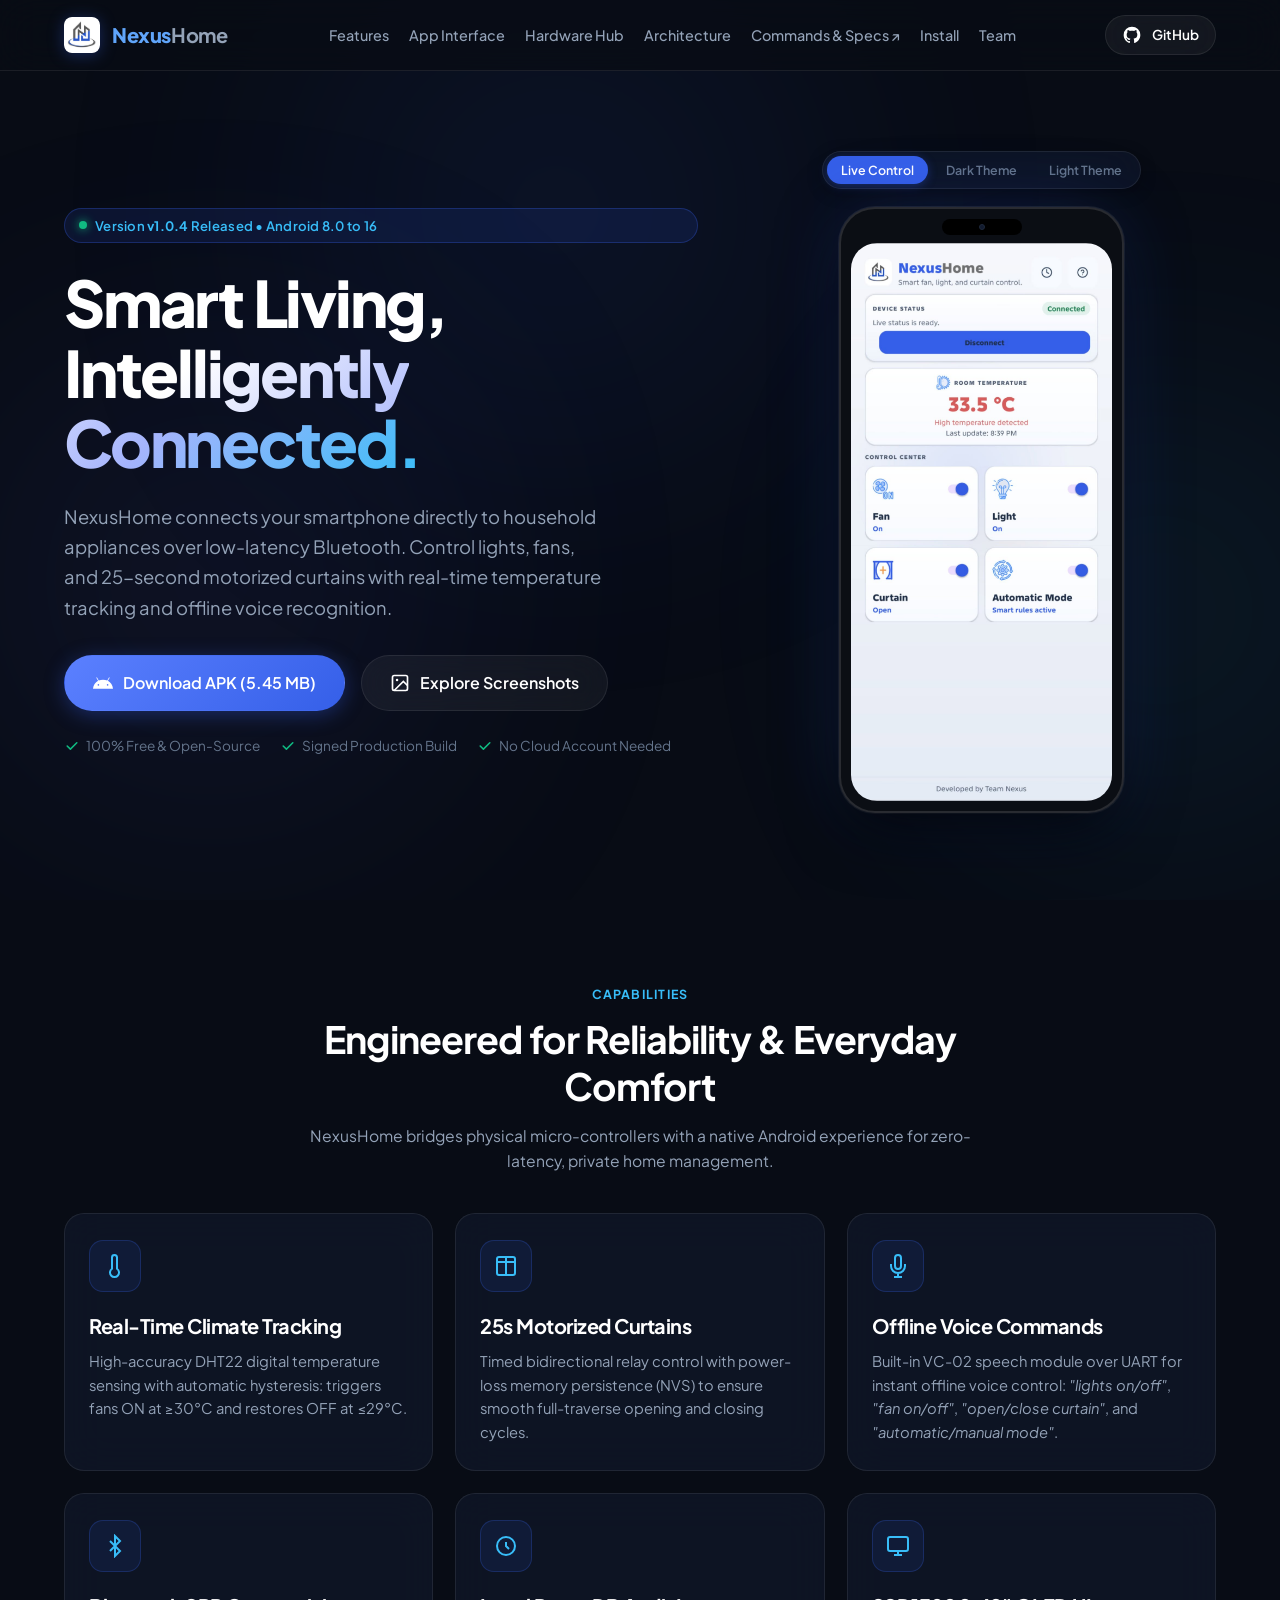
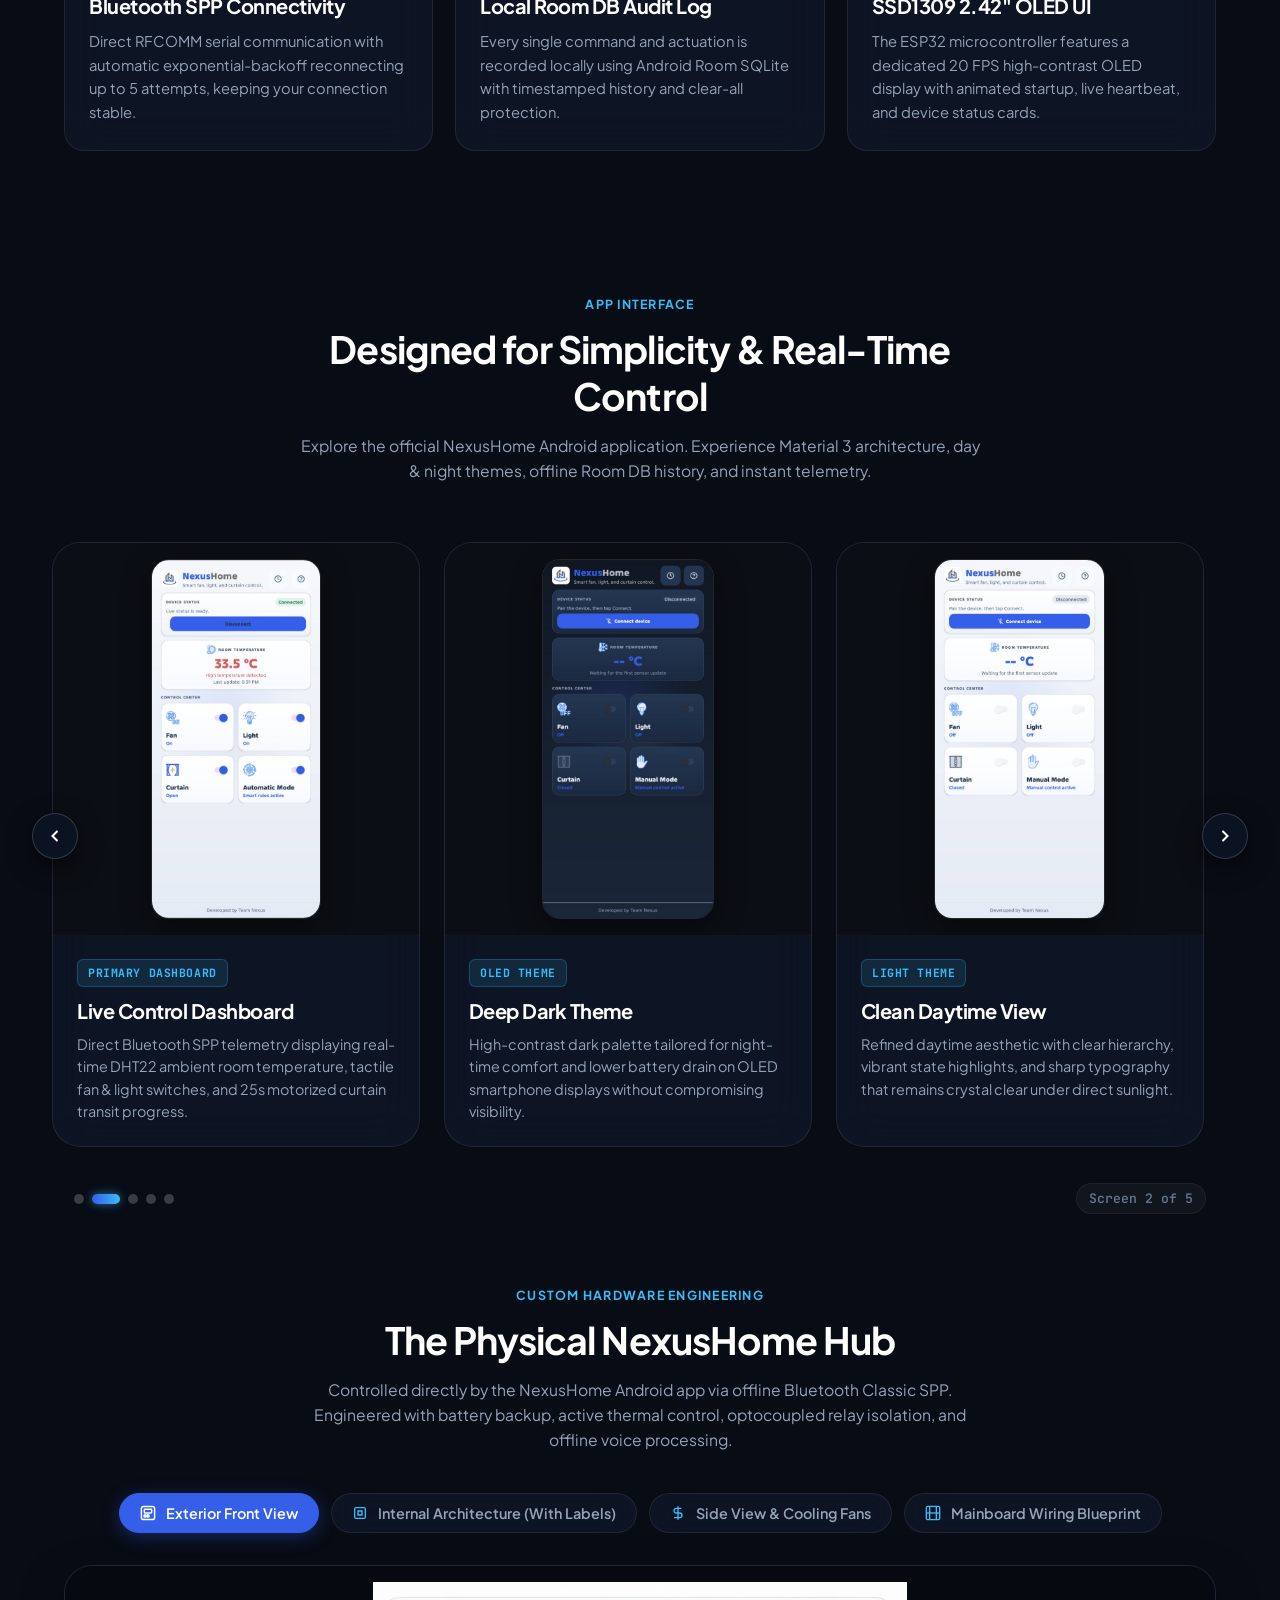
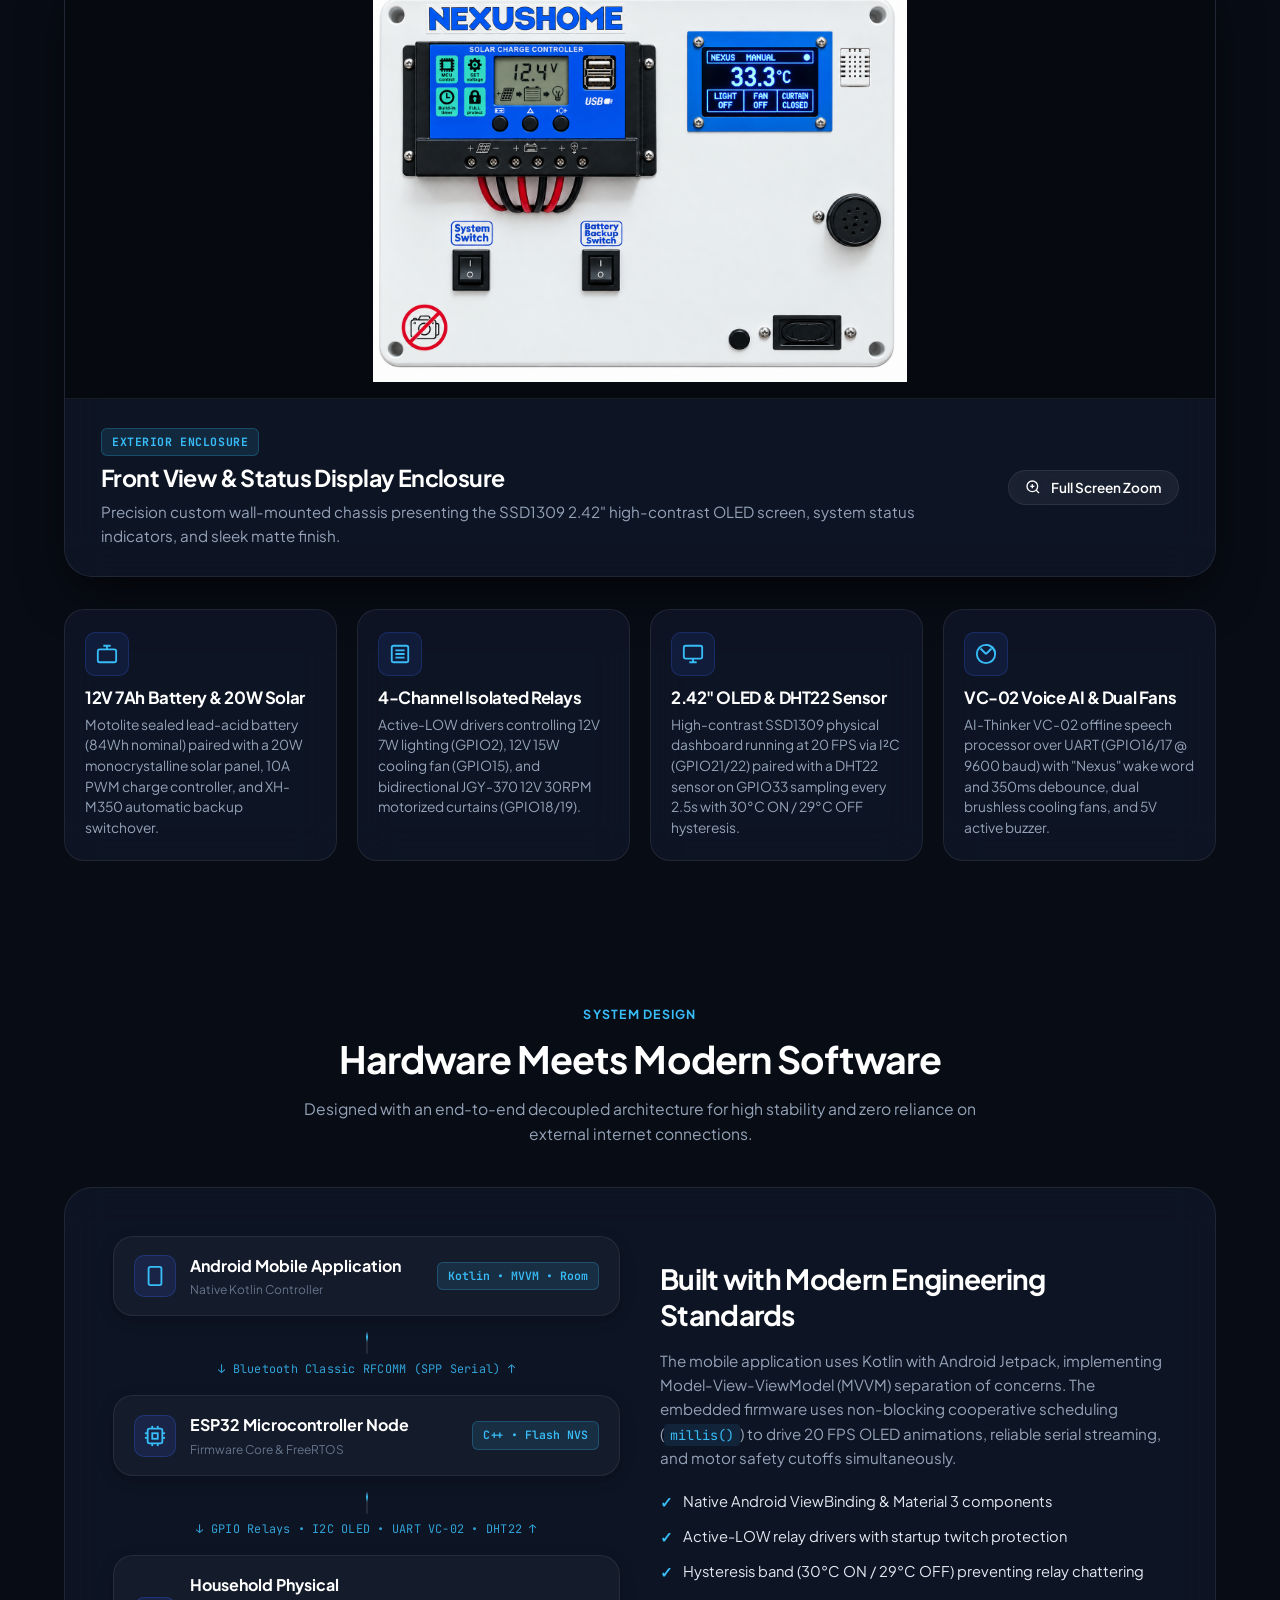
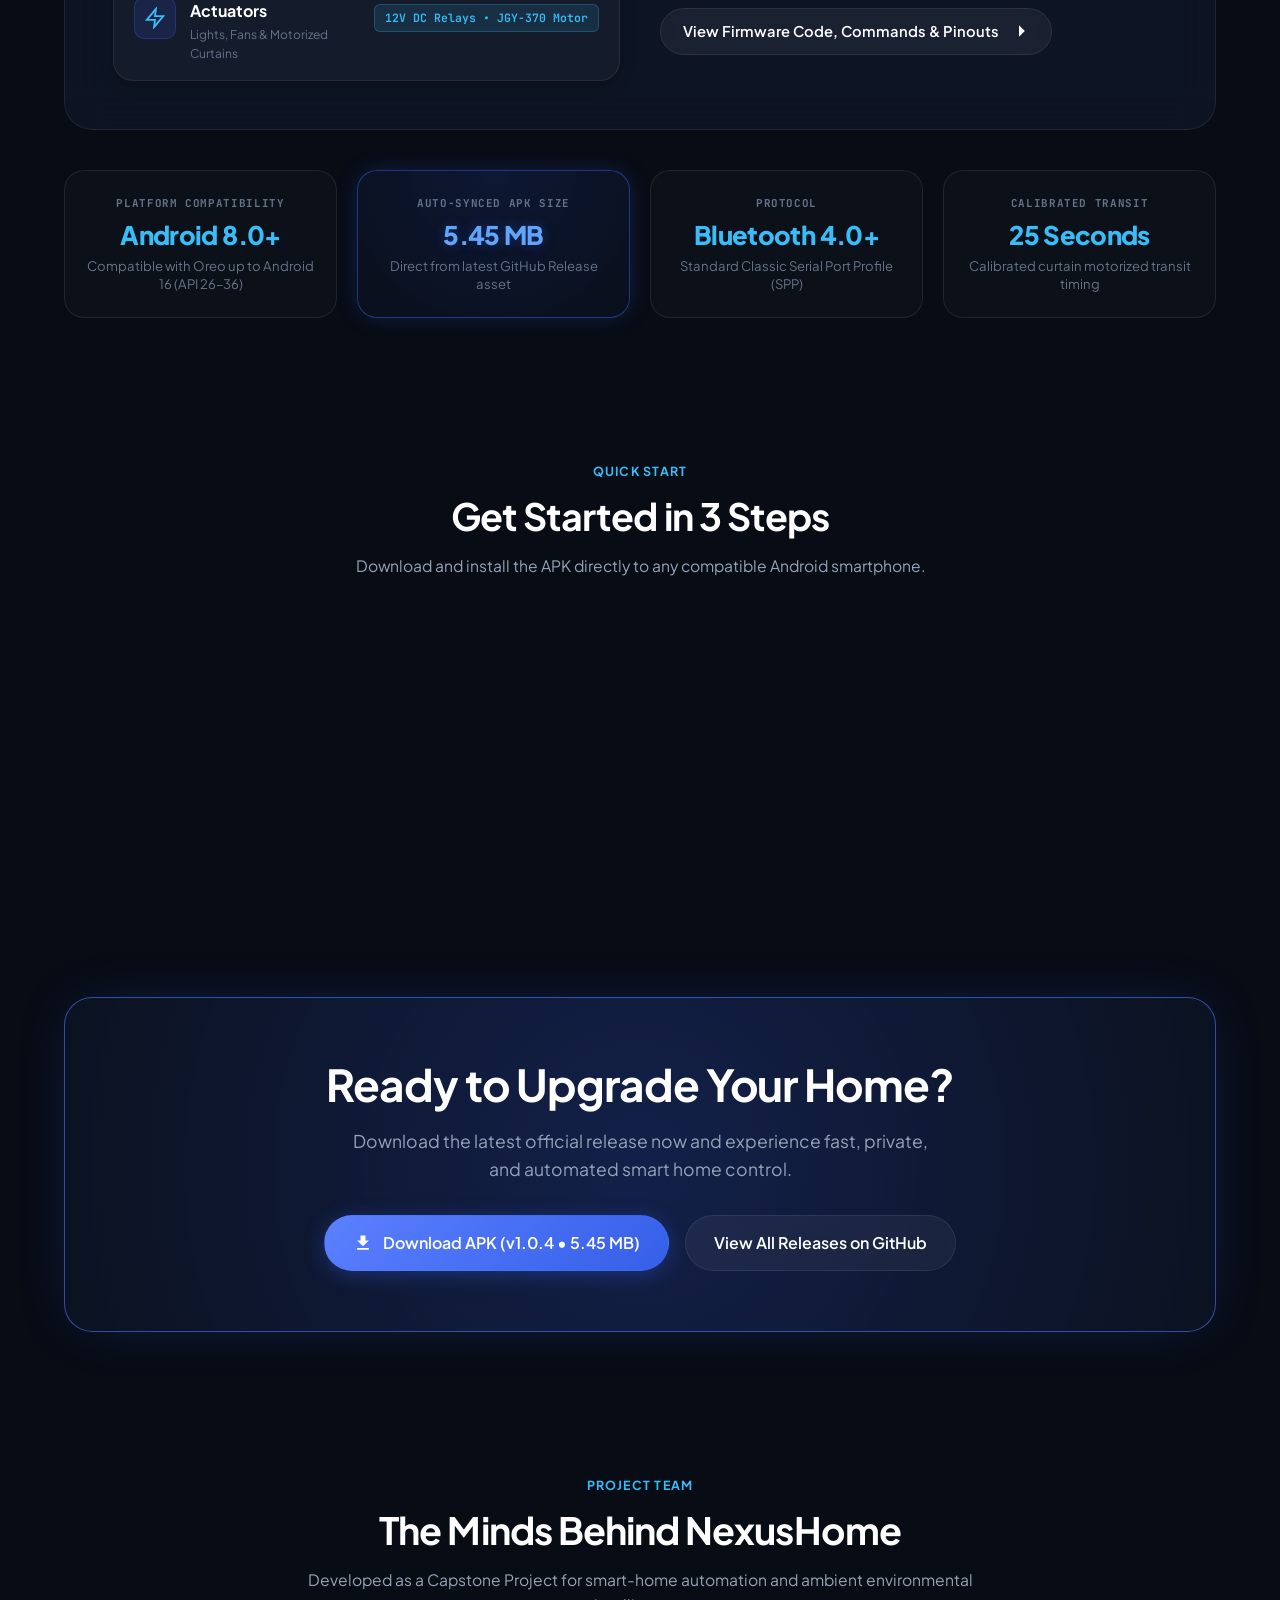
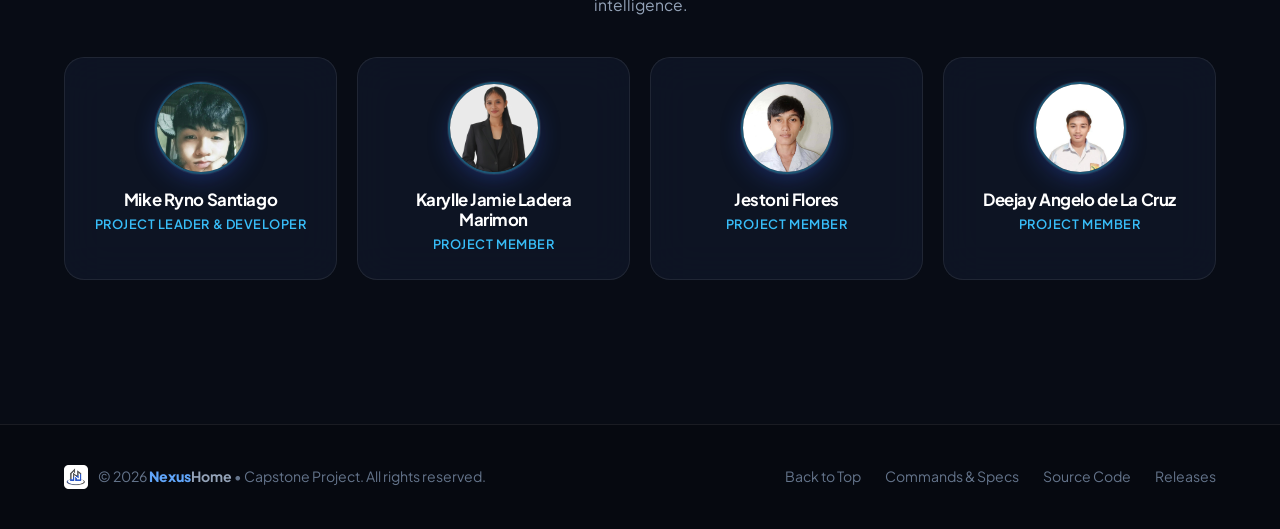
==== commit ec685d5f: "feat(website): add firmware code viewer, fix protocol duplicate, add mobile screenshots carousel and" ====
--- a/website/index.html
+++ b/website/index.html
@@ -20,6 +20,12 @@
 
   <!-- Favicon -->
   <link rel="icon" type="image/png" href="assets/nexuslogo.png">
+
+  <!-- Preload Critical Showcase Hardware Assets -->
+  <link rel="preload" as="image" href="assets/NexushomeHardwareFrontView.png">
+  <link rel="preload" as="image" href="assets/NexushomeHardwareInsidewithLabels.jpg">
+  <link rel="preload" as="image" href="assets/NexushomeHardwareleftsideiffacingfrontview.png">
+  <link rel="preload" as="image" href="assets/NexusHomeMainBoard.jpg">
 
   <!-- Stylesheet -->
   <link rel="stylesheet" href="styles.css">
@@ -260,66 +266,93 @@
           <p class="section-desc">Explore the official NexusHome Android application. Experience Material 3 architecture, day & night themes, offline Room DB history, and instant telemetry.</p>
         </div>
 
-        <div class="screenshots-grid">
-          <!-- Screenshot 1: Connected Live Control -->
-          <div class="screenshot-card" data-full="assets/exampleconnectedscreen.jpg" data-title="Live Control Dashboard">
-            <div class="screenshot-preview">
-              <img src="assets/exampleconnectedscreen.jpg" alt="Live Control Dashboard Screen" loading="lazy">
-            </div>
-            <div class="screenshot-body">
-              <div class="screenshot-badge">Primary Dashboard</div>
-              <h3 class="screenshot-title">Live Control Dashboard</h3>
-              <p class="screenshot-desc">Direct Bluetooth SPP telemetry displaying real-time DHT22 ambient room temperature, tactile fan & light switches, and 25s motorized curtain transit progress.</p>
-            </div>
-          </div>
-
-          <!-- Screenshot 2: Dark Mode Screen -->
-          <div class="screenshot-card" data-full="assets/darkmodescreen.jpg" data-title="Dark Theme Interface">
-            <div class="screenshot-preview">
-              <img src="assets/darkmodescreen.jpg" alt="Dark Mode Screen" loading="lazy">
-            </div>
-            <div class="screenshot-body">
-              <div class="screenshot-badge">OLED Theme</div>
-              <h3 class="screenshot-title">Deep Dark Theme</h3>
-              <p class="screenshot-desc">High-contrast dark palette tailored for night-time comfort and lower battery drain on OLED smartphone displays without compromising visibility.</p>
-            </div>
-          </div>
-
-          <!-- Screenshot 3: Light Mode Screen -->
-          <div class="screenshot-card" data-full="assets/lightmodescreen.jpg" data-title="Light Theme Interface">
-            <div class="screenshot-preview">
-              <img src="assets/lightmodescreen.jpg" alt="Light Mode Screen" loading="lazy">
-            </div>
-            <div class="screenshot-body">
-              <div class="screenshot-badge">Light Theme</div>
-              <h3 class="screenshot-title">Clean Daytime View</h3>
-              <p class="screenshot-desc">Refined daytime aesthetic with clear hierarchy, vibrant state highlights, and sharp typography that remains crystal clear under direct sunlight.</p>
-            </div>
-          </div>
-
-          <!-- Screenshot 4: Command History Area Screen -->
-          <div class="screenshot-card" data-full="assets/commandhistoryareascreen.jpg" data-title="Room Database Command Logs">
-            <div class="screenshot-preview">
-              <img src="assets/commandhistoryareascreen.jpg" alt="Command History Screen" loading="lazy">
-            </div>
-            <div class="screenshot-body">
-              <div class="screenshot-badge">SQLite Room DB</div>
-              <h3 class="screenshot-title">Offline Command History</h3>
-              <p class="screenshot-desc">Audit logs stored safely inside local Android SQLite storage, keeping a timestamped trail of fan, light, and curtain events with one-tap clearing.</p>
-            </div>
-          </div>
-
-          <!-- Screenshot 5: Quick Start Guide Area Screen -->
-          <div class="screenshot-card" data-full="assets/quickstartguideareascreen.jpg" data-title="Built-In Quick Start Guide">
-            <div class="screenshot-preview">
-              <img src="assets/quickstartguideareascreen.jpg" alt="Quick Start Guide Screen" loading="lazy">
-            </div>
-            <div class="screenshot-body">
-              <div class="screenshot-badge">On-Device Documentation</div>
-              <h3 class="screenshot-title">Quick Start Guide</h3>
-              <p class="screenshot-desc">Embedded user manual available entirely offline, covering Bluetooth pairing, curtain calibration, and automatic temperature threshold rules (≥30°C ON / ≤29°C OFF).</p>
-            </div>
-          </div>
+        <!-- Carousel Controls & Track -->
+        <div class="screenshots-carousel-wrapper">
+          <button type="button" class="carousel-arrow carousel-arrow-prev" id="btnScreensPrev" aria-label="Previous App Screen" title="Previous Screen">
+            <svg viewBox="0 0 24 24" width="20" height="20" fill="none" stroke="currentColor" stroke-width="2.5">
+              <polyline points="15 18 9 12 15 6"></polyline>
+            </svg>
+          </button>
+
+          <div class="screenshots-carousel" id="screenshotsTrack">
+            <!-- Screenshot 1: Connected Live Control -->
+            <div class="screenshot-card" data-index="0" data-full="assets/exampleconnectedscreen.jpg" data-title="Live Control Dashboard">
+              <div class="screenshot-preview">
+                <img src="assets/exampleconnectedscreen.jpg" alt="Live Control Dashboard Screen" loading="lazy">
+              </div>
+              <div class="screenshot-body">
+                <div class="screenshot-badge">Primary Dashboard</div>
+                <h3 class="screenshot-title">Live Control Dashboard</h3>
+                <p class="screenshot-desc">Direct Bluetooth SPP telemetry displaying real-time DHT22 ambient room temperature, tactile fan & light switches, and 25s motorized curtain transit progress.</p>
+              </div>
+            </div>
+
+            <!-- Screenshot 2: Dark Mode Screen -->
+            <div class="screenshot-card" data-index="1" data-full="assets/darkmodescreen.jpg" data-title="Dark Theme Interface">
+              <div class="screenshot-preview">
+                <img src="assets/darkmodescreen.jpg" alt="Dark Mode Screen" loading="lazy">
+              </div>
+              <div class="screenshot-body">
+                <div class="screenshot-badge">OLED Theme</div>
+                <h3 class="screenshot-title">Deep Dark Theme</h3>
+                <p class="screenshot-desc">High-contrast dark palette tailored for night-time comfort and lower battery drain on OLED smartphone displays without compromising visibility.</p>
+              </div>
+            </div>
+
+            <!-- Screenshot 3: Light Mode Screen -->
+            <div class="screenshot-card" data-index="2" data-full="assets/lightmodescreen.jpg" data-title="Light Theme Interface">
+              <div class="screenshot-preview">
+                <img src="assets/lightmodescreen.jpg" alt="Light Mode Screen" loading="lazy">
+              </div>
+              <div class="screenshot-body">
+                <div class="screenshot-badge">Light Theme</div>
+                <h3 class="screenshot-title">Clean Daytime View</h3>
+                <p class="screenshot-desc">Refined daytime aesthetic with clear hierarchy, vibrant state highlights, and sharp typography that remains crystal clear under direct sunlight.</p>
+              </div>
+            </div>
+
+            <!-- Screenshot 4: Command History Area Screen -->
+            <div class="screenshot-card" data-index="3" data-full="assets/commandhistoryareascreen.jpg" data-title="Room Database Command Logs">
+              <div class="screenshot-preview">
+                <img src="assets/commandhistoryareascreen.jpg" alt="Command History Screen" loading="lazy">
+              </div>
+              <div class="screenshot-body">
+                <div class="screenshot-badge">SQLite Room DB</div>
+                <h3 class="screenshot-title">Offline Command History</h3>
+                <p class="screenshot-desc">Audit logs stored safely inside local Android SQLite storage, keeping a timestamped trail of fan, light, and curtain events with one-tap clearing.</p>
+              </div>
+            </div>
+
+            <!-- Screenshot 5: Quick Start Guide Area Screen -->
+            <div class="screenshot-card" data-index="4" data-full="assets/quickstartguideareascreen.jpg" data-title="Built-In Quick Start Guide">
+              <div class="screenshot-preview">
+                <img src="assets/quickstartguideareascreen.jpg" alt="Quick Start Guide Screen" loading="lazy">
+              </div>
+              <div class="screenshot-body">
+                <div class="screenshot-badge">On-Device Documentation</div>
+                <h3 class="screenshot-title">Quick Start Guide</h3>
+                <p class="screenshot-desc">Embedded user manual available entirely offline, covering Bluetooth pairing, curtain calibration, and automatic temperature threshold rules (≥30°C ON / ≤29°C OFF).</p>
+              </div>
+            </div>
+          </div>
+
+          <button type="button" class="carousel-arrow carousel-arrow-next" id="btnScreensNext" aria-label="Next App Screen" title="Next Screen">
+            <svg viewBox="0 0 24 24" width="20" height="20" fill="none" stroke="currentColor" stroke-width="2.5">
+              <polyline points="9 18 15 12 9 6"></polyline>
+            </svg>
+          </button>
+        </div>
+
+        <!-- Carousel Navigation Dots & Counter -->
+        <div class="carousel-footer">
+          <div class="carousel-dots" id="screenshotsDots" role="tablist" aria-label="Screenshots Carousel Pagination">
+            <button type="button" class="carousel-dot active" data-slide="0" aria-label="Slide 1: Live Control Dashboard"></button>
+            <button type="button" class="carousel-dot" data-slide="1" aria-label="Slide 2: Deep Dark Theme"></button>
+            <button type="button" class="carousel-dot" data-slide="2" aria-label="Slide 3: Clean Daytime View"></button>
+            <button type="button" class="carousel-dot" data-slide="3" aria-label="Slide 4: Offline Command History"></button>
+            <button type="button" class="carousel-dot" data-slide="4" aria-label="Slide 5: Quick Start Guide"></button>
+          </div>
+          <div class="carousel-counter" id="screenshotsCounter">Screen 1 of 5</div>
         </div>
       </div>
     <!-- Physical Hardware Showcase Section -->
@@ -356,6 +389,15 @@
               </svg>
               <span>Side View & Cooling Fans</span>
             </button>
+            <button type="button" class="hw-tab" data-hw="blueprint" role="tab" aria-selected="false">
+              <svg viewBox="0 0 24 24" width="16" height="16" fill="none" stroke="currentColor" stroke-width="2">
+                <rect x="2" y="2" width="20" height="20" rx="2.18" ry="2.18"></rect>
+                <line x1="7" y1="2" x2="7" y2="22"></line>
+                <line x1="17" y1="2" x2="17" y2="22"></line>
+                <line x1="2" y1="12" x2="22" y2="12"></line>
+              </svg>
+              <span>Mainboard Wiring Blueprint</span>
+            </button>
           </div>
 
           <!-- Main Interactive Hardware Display Card -->
@@ -366,7 +408,6 @@
                 alt="NexusHome Hardware Front View Enclosure with OLED Display" 
                 id="hwMainImg" 
                 class="hw-main-img"
-                loading="lazy"
               >
             </div>
 
@@ -550,8 +591,8 @@
               </div>
             </div>
             <div style="margin-top: 24px;">
-              <a href="specs.html#protocol" class="btn btn-secondary btn-md">
-                <span>View Full System Specs, Commands & Pinouts</span>
+              <a href="specs.html#firmware" class="btn btn-secondary btn-md">
+                <span>View Firmware Code, Commands & Pinouts</span>
                 <svg class="btn-icon" viewBox="0 0 24 24" width="16" height="16">
                   <path fill="currentColor" d="M5 12h14M12 5l7 7-7 7"/>
                 </svg>
--- a/website/styles.css
+++ b/website/styles.css
@@ -2751,3 +2751,759 @@
     font-size: 0.72rem;
   }
 }
+
+/* ===================================================================
+   Firmware Source Code Viewer & Syntax Highlighting
+   =================================================================== */
+.firmware-highlights-grid {
+  display: grid;
+  grid-template-columns: repeat(auto-fit, minmax(220px, 1fr));
+  gap: 14px;
+  margin-bottom: 24px;
+}
+
+.firmware-highlight-pill {
+  display: flex;
+  align-items: center;
+  gap: 10px;
+  background: rgba(18, 26, 44, 0.7);
+  border: 1px solid var(--border-subtle);
+  padding: 10px 16px;
+  border-radius: var(--radius-md);
+  font-size: 0.88rem;
+  color: var(--text-secondary);
+  backdrop-filter: var(--glass-blur);
+  transition: var(--transition-fast);
+}
+
+.firmware-highlight-pill:hover {
+  border-color: var(--border-hover);
+  transform: translateY(-2px);
+  color: var(--text-primary);
+}
+
+.fhp-dot {
+  width: 8px;
+  height: 8px;
+  border-radius: 50%;
+  flex-shrink: 0;
+}
+
+.code-viewer-wrapper {
+  background: #080C14;
+  border: 1px solid rgba(255, 255, 255, 0.1);
+  border-radius: var(--radius-lg);
+  box-shadow: 0 24px 48px -12px rgba(0, 0, 0, 0.8), 0 0 1px 1px rgba(255, 255, 255, 0.06);
+  overflow: hidden;
+  position: relative;
+  transition: all 0.35s cubic-bezier(0.16, 1, 0.3, 1);
+}
+
+.code-viewer-wrapper.code-viewer-expanded {
+  position: fixed;
+  top: 16px;
+  left: 16px;
+  right: 16px;
+  bottom: 16px;
+  z-index: 9999;
+  border-radius: var(--radius-md);
+  box-shadow: 0 0 0 100vmax rgba(4, 7, 13, 0.88), 0 30px 60px -15px rgba(0, 0, 0, 0.95);
+  display: flex;
+  flex-direction: column;
+}
+
+.code-viewer-header {
+  background: #0E1524;
+  border-bottom: 1px solid rgba(255, 255, 255, 0.08);
+  padding: 12px 18px;
+  display: flex;
+  align-items: center;
+  justify-content: space-between;
+  gap: 16px;
+  flex-wrap: wrap;
+}
+
+.code-header-left {
+  display: flex;
+  align-items: center;
+  gap: 14px;
+  flex-wrap: wrap;
+}
+
+.code-mac-dots {
+  display: flex;
+  align-items: center;
+  gap: 7px;
+}
+
+.mac-dot {
+  width: 11px;
+  height: 11px;
+  border-radius: 50%;
+  display: inline-block;
+}
+
+.dot-red {
+  background: #EF4444;
+  box-shadow: 0 0 6px rgba(239, 68, 68, 0.5);
+}
+
+.dot-yellow {
+  background: #F59E0B;
+  box-shadow: 0 0 6px rgba(245, 158, 11, 0.5);
+}
+
+.dot-green {
+  background: #10B981;
+  box-shadow: 0 0 6px rgba(16, 185, 129, 0.5);
+}
+
+.code-file-title {
+  display: flex;
+  align-items: center;
+  gap: 10px;
+  font-family: var(--font-mono);
+  font-size: 0.86rem;
+  font-weight: 600;
+  color: #F1F5F9;
+}
+
+.badge-lang {
+  background: rgba(56, 189, 248, 0.12);
+  border: 1px solid rgba(56, 189, 248, 0.3);
+  color: var(--brand-cyan);
+  font-size: 0.7rem;
+  font-weight: 700;
+  padding: 2px 8px;
+  border-radius: 4px;
+  text-transform: uppercase;
+  letter-spacing: 0.5px;
+}
+
+.badge-stat {
+  color: var(--text-muted);
+  font-size: 0.76rem;
+  font-weight: 400;
+}
+
+.code-header-actions {
+  display: flex;
+  align-items: center;
+  gap: 8px;
+  flex-wrap: wrap;
+}
+
+.code-search-box {
+  position: relative;
+  display: flex;
+  align-items: center;
+}
+
+.code-search-box svg {
+  position: absolute;
+  left: 10px;
+  color: var(--text-muted);
+  pointer-events: none;
+}
+
+.code-search-box input {
+  background: rgba(255, 255, 255, 0.05);
+  border: 1px solid rgba(255, 255, 255, 0.1);
+  border-radius: var(--radius-full);
+  padding: 6px 12px 6px 30px;
+  font-size: 0.78rem;
+  font-family: var(--font-main);
+  color: #fff;
+  width: 190px;
+  transition: var(--transition-fast);
+}
+
+.code-search-box input:focus {
+  width: 230px;
+  border-color: var(--brand-cyan);
+  outline: none;
+  background: rgba(255, 255, 255, 0.08);
+  box-shadow: 0 0 10px rgba(56, 189, 248, 0.2);
+}
+
+.code-search-count {
+  position: absolute;
+  right: 10px;
+  font-size: 0.72rem;
+  color: var(--brand-cyan);
+  font-family: var(--font-mono);
+  pointer-events: none;
+}
+
+.btn-code-action {
+  display: inline-flex;
+  align-items: center;
+  gap: 6px;
+  background: rgba(255, 255, 255, 0.06);
+  border: 1px solid rgba(255, 255, 255, 0.12);
+  color: #E2E8F0;
+  font-family: var(--font-main);
+  font-size: 0.78rem;
+  font-weight: 600;
+  padding: 6px 12px;
+  border-radius: 8px;
+  cursor: pointer;
+  text-decoration: none;
+  transition: var(--transition-fast);
+}
+
+.btn-code-action:hover {
+  background: rgba(56, 189, 248, 0.15);
+  border-color: var(--brand-cyan);
+  color: #fff;
+  transform: translateY(-1px);
+}
+
+.btn-code-copied {
+  background: rgba(16, 185, 129, 0.2) !important;
+  border-color: var(--accent-green) !important;
+  color: #10B981 !important;
+}
+
+.code-jump-bar {
+  background: #0A0F1A;
+  border-bottom: 1px solid rgba(255, 255, 255, 0.05);
+  padding: 8px 16px;
+  display: flex;
+  align-items: center;
+  gap: 10px;
+  overflow-x: auto;
+  white-space: nowrap;
+  scrollbar-width: none;
+}
+
+.code-jump-bar::-webkit-scrollbar {
+  display: none;
+}
+
+.code-jump-label {
+  font-size: 0.74rem;
+  color: var(--text-muted);
+  text-transform: uppercase;
+  letter-spacing: 0.5px;
+  font-weight: 700;
+  flex-shrink: 0;
+}
+
+.code-jump-pills {
+  display: flex;
+  align-items: center;
+  gap: 6px;
+}
+
+.code-jump-pill {
+  background: rgba(255, 255, 255, 0.04);
+  border: 1px solid rgba(255, 255, 255, 0.08);
+  color: var(--text-secondary);
+  font-family: var(--font-mono);
+  font-size: 0.73rem;
+  padding: 4px 10px;
+  border-radius: 6px;
+  cursor: pointer;
+  transition: var(--transition-fast);
+  white-space: nowrap;
+}
+
+.code-jump-pill:hover {
+  background: rgba(56, 189, 248, 0.12);
+  border-color: var(--brand-cyan);
+  color: var(--brand-cyan);
+}
+
+.code-viewport {
+  background: #060911;
+  max-height: 540px;
+  overflow-y: auto;
+  overflow-x: auto;
+  scroll-behavior: smooth;
+  position: relative;
+}
+
+.code-viewer-expanded .code-viewport {
+  max-height: none;
+  flex: 1;
+  height: 100%;
+}
+
+.code-viewport-inner {
+  display: flex;
+  flex-direction: column;
+  min-width: 100%;
+  width: max-content;
+}
+
+.code-line {
+  display: flex;
+  align-items: flex-start;
+  min-height: 22px;
+  width: 100%;
+  transition: background 0.15s ease;
+}
+
+.code-line:hover {
+  background: rgba(255, 255, 255, 0.035);
+}
+
+.line-target-highlight {
+  background: rgba(56, 189, 248, 0.2) !important;
+  outline: 1px solid rgba(56, 189, 248, 0.5);
+  animation: lineFlash 2s ease-out;
+}
+
+.line-search-hit {
+  background: rgba(245, 158, 11, 0.22) !important;
+}
+
+@keyframes lineFlash {
+  0% {
+    background: rgba(56, 189, 248, 0.45);
+  }
+  100% {
+    background: rgba(56, 189, 248, 0.2);
+  }
+}
+
+.line-num {
+  display: inline-block;
+  width: 56px;
+  min-width: 56px;
+  text-align: right;
+  padding-right: 18px;
+  color: #475569;
+  font-family: var(--font-mono);
+  font-size: 0.78rem;
+  line-height: 22px;
+  user-select: none;
+  border-right: 1px solid rgba(255, 255, 255, 0.06);
+  background: #060911;
+  position: sticky;
+  left: 0;
+  z-index: 2;
+}
+
+.line-code {
+  padding-left: 18px;
+  padding-right: 28px;
+  font-family: var(--font-mono);
+  font-size: 0.8rem;
+  line-height: 22px;
+  color: #E2E8F0;
+  white-space: pre;
+  tab-size: 2;
+}
+
+/* Syntax Highlighting Colors */
+.hl-comment {
+  color: #64748B;
+  font-style: italic;
+}
+
+.hl-preproc {
+  color: #F43F5E;
+  font-weight: 600;
+}
+
+.hl-keyword {
+  color: #C084FC;
+  font-weight: 600;
+}
+
+.hl-type {
+  color: #38BDF8;
+  font-weight: 500;
+}
+
+.hl-const {
+  color: #FB7185;
+}
+
+.hl-num {
+  color: #FBBF24;
+}
+
+.hl-str {
+  color: #34D399;
+}
+
+.hl-fn {
+  color: #60A5FA;
+}
+
+@media (max-width: 768px) {
+  .code-viewer-header {
+    flex-direction: column;
+    align-items: flex-start;
+  }
+
+  .code-header-actions {
+    width: 100%;
+    justify-content: flex-start;
+  }
+
+  .code-search-box {
+    width: 100%;
+  }
+
+  .code-search-box input {
+    width: 100% !important;
+  }
+
+  .badge-stat {
+    display: none;
+  }
+
+  .line-num {
+    width: 44px;
+    min-width: 44px;
+    padding-right: 10px;
+    font-size: 0.72rem;
+  }
+
+  .line-code {
+    padding-left: 12px;
+    font-size: 0.74rem;
+  }
+}
+
+/* ===================================================================
+   Screenshots Carousel & Hardware Hub Responsive Upgrades
+   =================================================================== */
+.screenshots-carousel-wrapper {
+  position: relative;
+  display: flex;
+  align-items: center;
+  margin: 0 -12px;
+}
+
+.screenshots-carousel {
+  display: flex;
+  gap: 24px;
+  overflow-x: auto;
+  scroll-snap-type: x mandatory;
+  -webkit-overflow-scrolling: touch;
+  scroll-behavior: smooth;
+  padding: 18px 12px 28px;
+  width: 100%;
+  scrollbar-width: none;
+}
+
+.screenshots-carousel::-webkit-scrollbar {
+  display: none;
+}
+
+.screenshots-carousel .screenshot-card {
+  flex: 0 0 calc(33.333% - 16px);
+  min-width: 280px;
+  max-width: 380px;
+  scroll-snap-align: start;
+  border-radius: var(--radius-xl);
+  display: flex;
+  flex-direction: column;
+}
+
+.carousel-arrow {
+  position: absolute;
+  top: 48%;
+  transform: translateY(-50%);
+  width: 46px;
+  height: 46px;
+  border-radius: 50%;
+  background: rgba(13, 20, 36, 0.92);
+  border: 1px solid rgba(255, 255, 255, 0.16);
+  color: #FFFFFF;
+  display: flex;
+  align-items: center;
+  justify-content: center;
+  cursor: pointer;
+  z-index: 10;
+  backdrop-filter: blur(14px);
+  -webkit-backdrop-filter: blur(14px);
+  box-shadow: 0 8px 24px rgba(0, 0, 0, 0.55);
+  transition: all var(--transition-fast);
+}
+
+.carousel-arrow:hover {
+  background: var(--brand-blue);
+  border-color: var(--brand-cyan);
+  transform: translateY(-50%) scale(1.1);
+  box-shadow: 0 0 24px rgba(53, 95, 232, 0.7);
+}
+
+.carousel-arrow:active {
+  transform: translateY(-50%) scale(0.96);
+}
+
+.carousel-arrow-prev {
+  left: -20px;
+}
+
+.carousel-arrow-next {
+  right: -20px;
+}
+
+.carousel-footer {
+  display: flex;
+  align-items: center;
+  justify-content: space-between;
+  margin-top: 8px;
+  padding: 0 10px;
+  flex-wrap: wrap;
+  gap: 12px;
+}
+
+.carousel-dots {
+  display: flex;
+  align-items: center;
+  gap: 8px;
+}
+
+.carousel-dot {
+  width: 10px;
+  height: 10px;
+  border-radius: 50%;
+  background: rgba(255, 255, 255, 0.2);
+  border: none;
+  cursor: pointer;
+  transition: all var(--transition-smooth);
+  padding: 0;
+}
+
+.carousel-dot:hover {
+  background: rgba(56, 189, 248, 0.5);
+}
+
+.carousel-dot.active {
+  width: 28px;
+  border-radius: 10px;
+  background: linear-gradient(90deg, var(--brand-blue), var(--brand-cyan));
+  box-shadow: 0 0 10px rgba(56, 189, 248, 0.55);
+}
+
+.carousel-counter {
+  font-family: var(--font-mono);
+  font-size: 0.82rem;
+  color: var(--text-muted);
+  font-weight: 600;
+  background: rgba(255, 255, 255, 0.04);
+  padding: 4px 12px;
+  border-radius: var(--radius-full);
+  border: 1px solid rgba(255, 255, 255, 0.06);
+}
+
+/* Hardware Hub Loading Spinner */
+.hw-image-container.hw-loading {
+  position: relative;
+}
+
+.hw-image-container.hw-loading::after {
+  content: '';
+  position: absolute;
+  top: 50%;
+  left: 50%;
+  margin-top: -20px;
+  margin-left: -20px;
+  width: 40px;
+  height: 40px;
+  border: 3px solid rgba(56, 189, 248, 0.2);
+  border-top-color: var(--brand-cyan);
+  border-radius: 50%;
+  animation: hwSpin 0.75s linear infinite;
+  z-index: 10;
+  pointer-events: none;
+}
+
+@keyframes hwSpin {
+  to { transform: rotate(360deg); }
+}
+
+/* Medium Screens (Tablets / Laptops max-width: 992px) */
+@media (max-width: 992px) {
+  .screenshots-carousel .screenshot-card {
+    flex: 0 0 calc(50% - 14px);
+    min-width: 270px;
+  }
+}
+
+/* Mobile Screens (max-width: 768px) */
+@media (max-width: 768px) {
+  .carousel-arrow {
+    display: none; /* Clean touch swiping on mobile */
+  }
+
+  .screenshots-carousel-wrapper {
+    margin: 0;
+  }
+
+  .screenshots-carousel {
+    gap: 16px;
+    padding: 10px 4px 18px;
+  }
+
+  .screenshots-carousel .screenshot-card {
+    flex: 0 0 calc(100vw - 56px);
+    max-width: 320px;
+    min-width: 260px;
+    scroll-snap-align: center;
+    border-radius: var(--radius-lg);
+  }
+
+  .screenshot-preview {
+    padding: 14px 10px;
+    max-height: 260px;
+  }
+
+  .screenshot-preview img {
+    max-width: 140px;
+    max-height: 230px;
+  }
+
+  .screenshot-body {
+    padding: 16px 18px;
+  }
+
+  .screenshot-title {
+    font-size: 1.15rem;
+    margin-bottom: 6px;
+  }
+
+  .screenshot-desc {
+    font-size: 0.85rem;
+    line-height: 1.5;
+  }
+
+  /* Hardware Tabs on Mobile: Horizontally Scrollable Pills (No Vertical Stacking!) */
+  .hardware-tabs {
+    display: flex;
+    flex-wrap: nowrap;
+    overflow-x: auto;
+    -webkit-overflow-scrolling: touch;
+    justify-content: flex-start;
+    scrollbar-width: none;
+    gap: 8px;
+    padding: 4px 2px 10px;
+    width: 100%;
+  }
+
+  .hardware-tabs::-webkit-scrollbar {
+    display: none;
+  }
+
+  .hw-tab {
+    flex-shrink: 0;
+    white-space: nowrap;
+    font-size: 0.82rem;
+    padding: 8px 14px;
+    gap: 7px;
+  }
+
+  /* Well-proportioned Hardware Hub Image Container */
+  .hw-image-container {
+    min-height: 210px !important;
+    max-height: 290px !important;
+    padding: 14px;
+  }
+
+  .hw-main-img {
+    max-height: 265px !important;
+  }
+
+  /* Features Grid on Mobile: Organized, Balanced Cards */
+  .features-grid {
+    grid-template-columns: 1fr;
+    gap: 14px;
+  }
+
+  .feature-card {
+    padding: 18px 16px;
+    border-radius: var(--radius-md);
+  }
+
+  .feature-icon-box {
+    width: 44px;
+    height: 44px;
+    margin-bottom: 14px;
+  }
+
+  .feature-icon-box svg {
+    width: 22px;
+    height: 22px;
+  }
+
+  .feature-title {
+    font-size: 1.12rem;
+    margin-bottom: 6px;
+  }
+
+  .feature-text {
+    font-size: 0.86rem;
+    line-height: 1.5;
+  }
+
+  /* Hardware Components Grid */
+  .hw-components-grid {
+    grid-template-columns: 1fr;
+    gap: 12px;
+  }
+
+  .hw-comp-card {
+    padding: 16px 14px;
+    border-radius: var(--radius-md);
+  }
+
+  /* Team Grid on Mobile */
+  .team-grid {
+    grid-template-columns: repeat(2, 1fr) !important;
+    gap: 12px !important;
+  }
+
+  .team-card {
+    padding: 16px 10px !important;
+    border-radius: var(--radius-md);
+  }
+
+  .team-avatar {
+    width: 72px !important;
+    height: 72px !important;
+  }
+
+  .team-name {
+    font-size: 0.92rem !important;
+  }
+
+  .team-role {
+    font-size: 0.74rem !important;
+  }
+}
+
+/* Very Small Mobile Screens (max-width: 480px) */
+@media (max-width: 480px) {
+  .screenshots-carousel .screenshot-card {
+    flex: 0 0 calc(100vw - 44px);
+    max-width: 295px;
+  }
+
+  .screenshot-preview {
+    padding: 12px 8px;
+    max-height: 235px;
+  }
+
+  .screenshot-preview img {
+    max-width: 125px;
+    max-height: 210px;
+  }
+
+  .hw-image-container {
+    min-height: 195px !important;
+    max-height: 260px !important;
+    padding: 10px;
+  }
+
+  .hw-main-img {
+    max-height: 240px !important;
+  }
+}
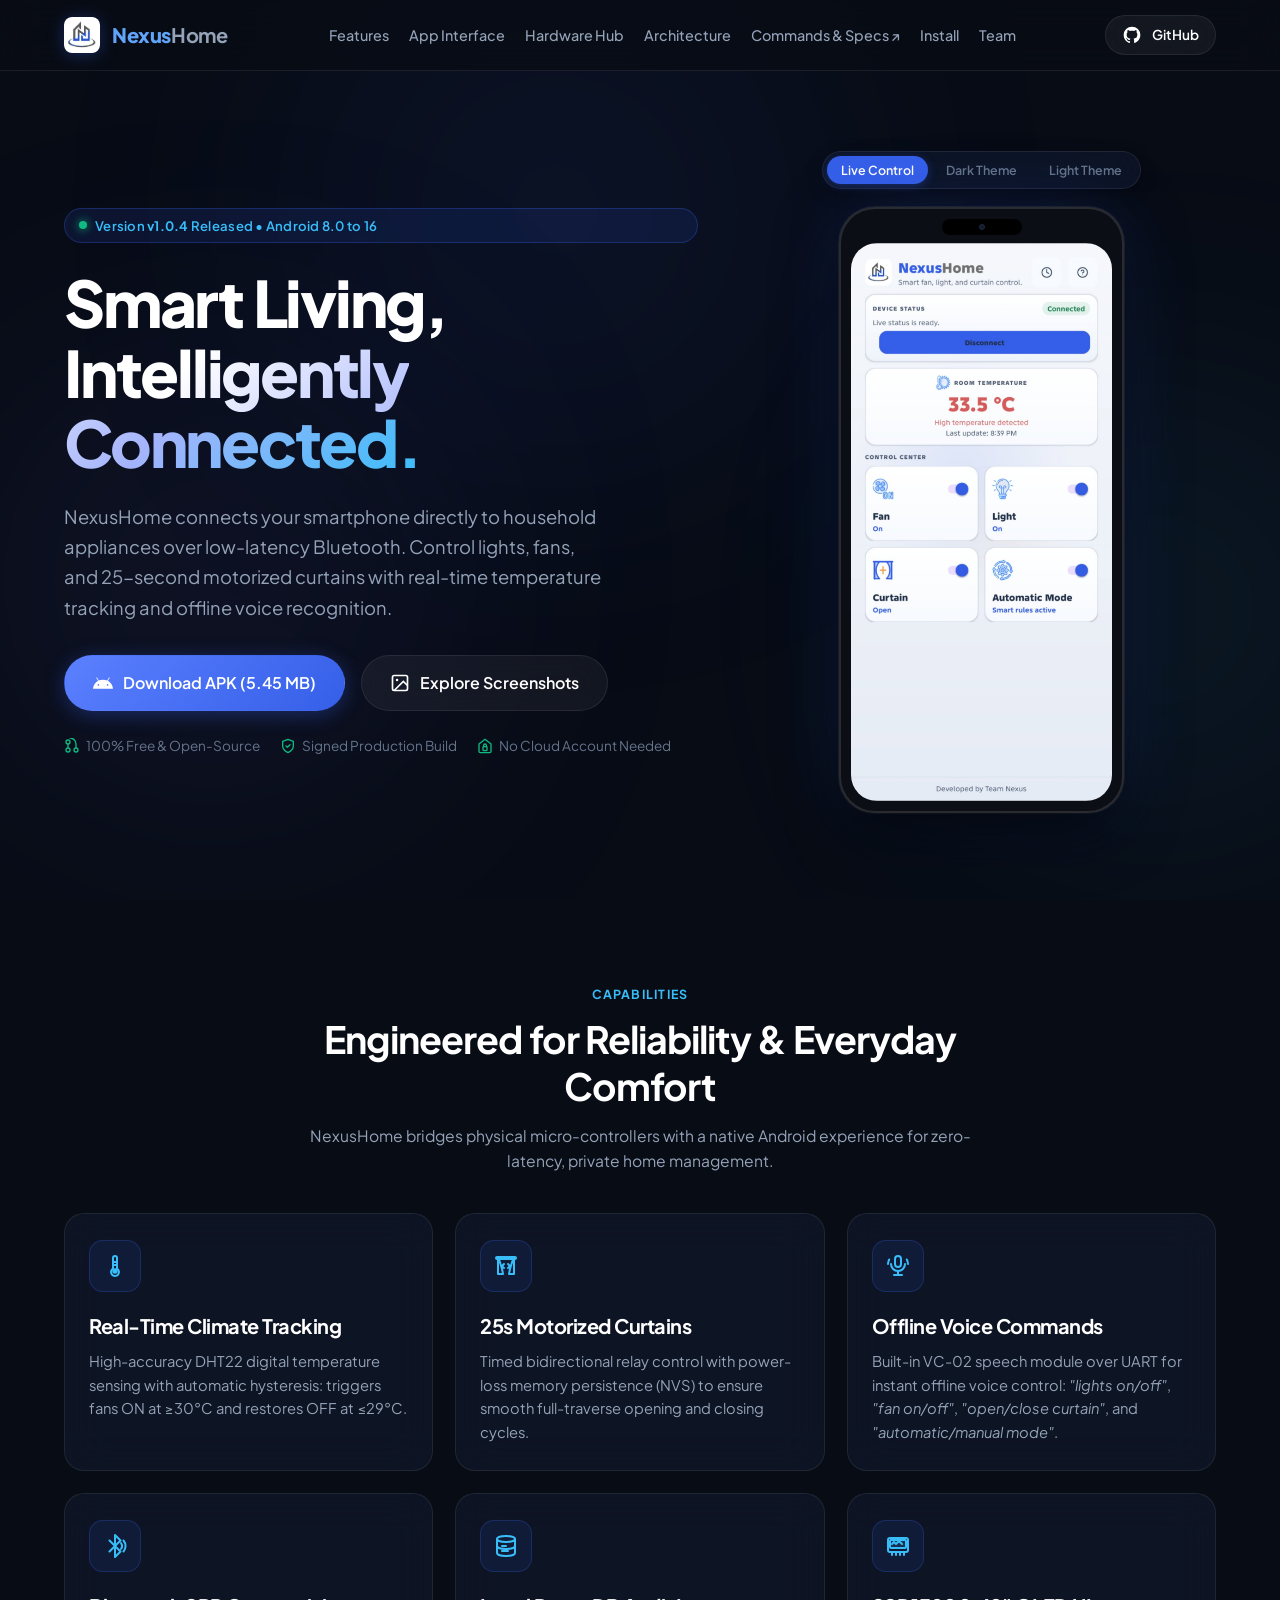
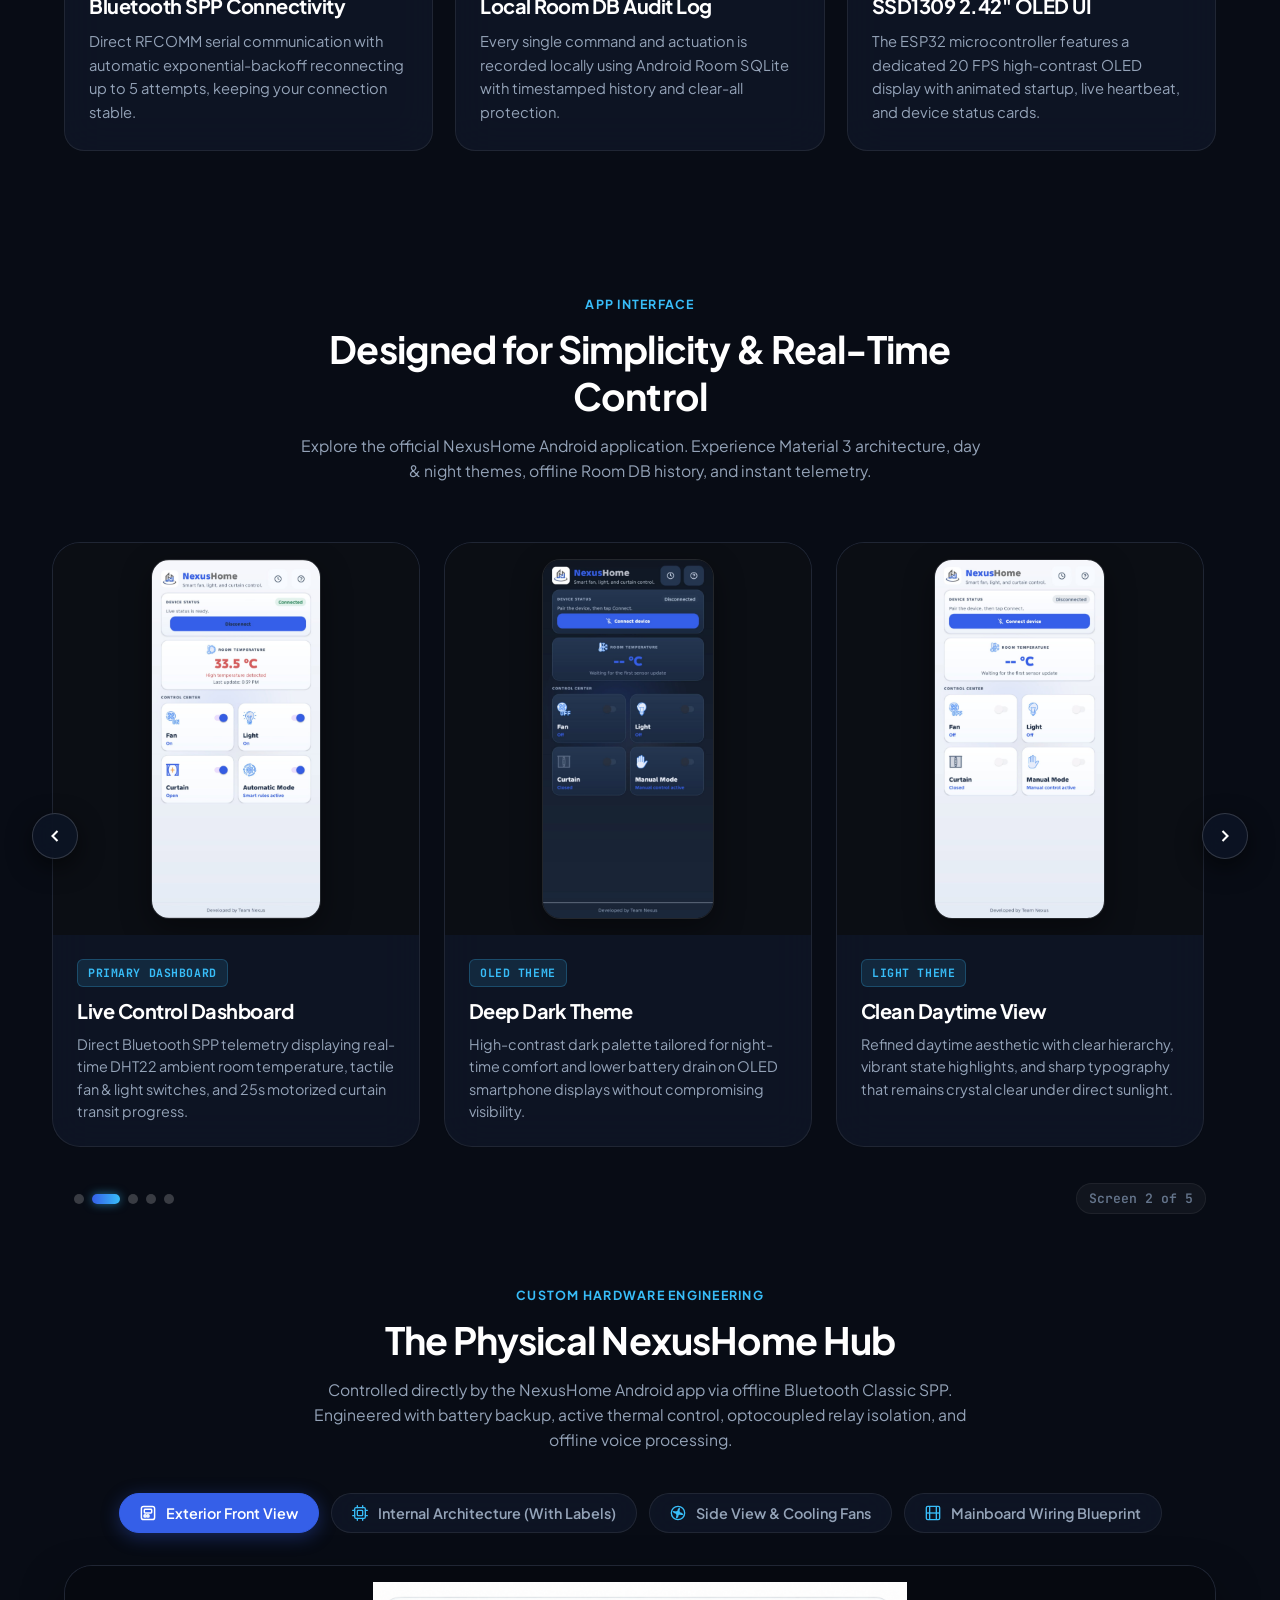
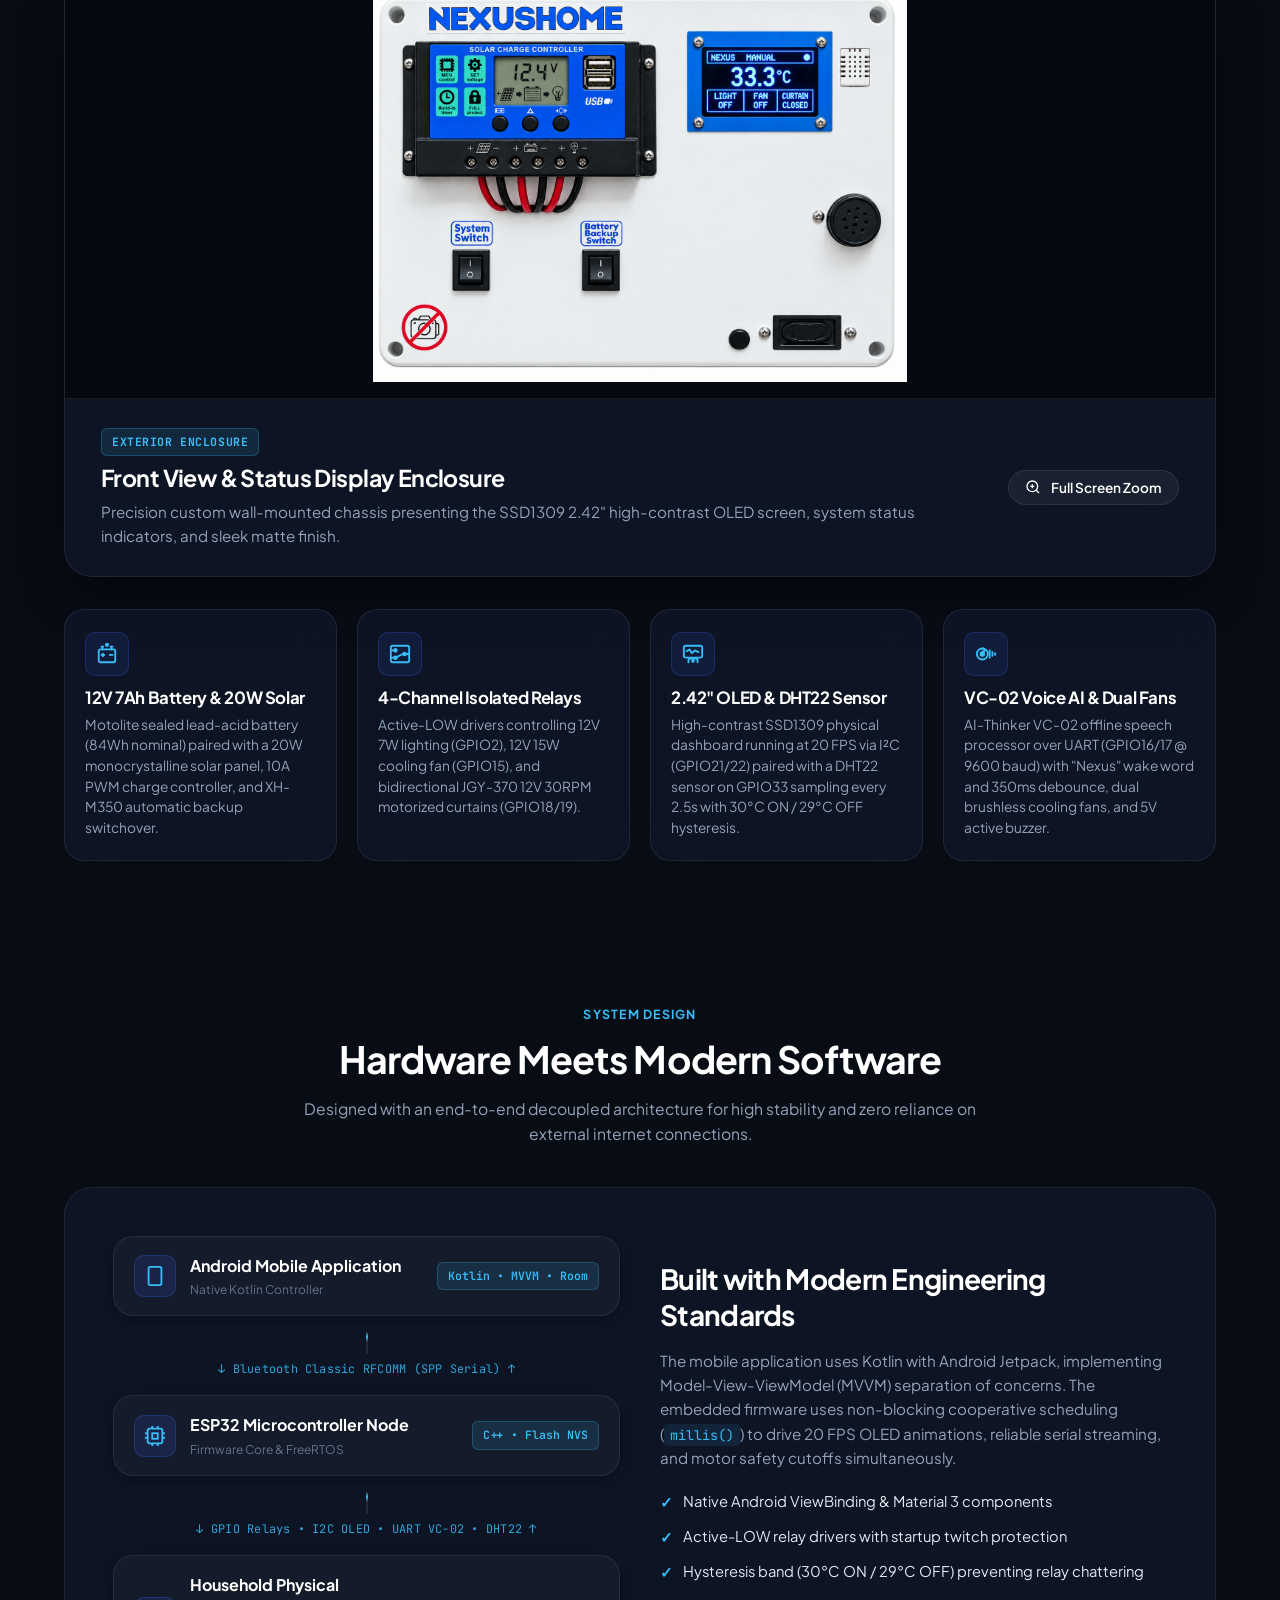
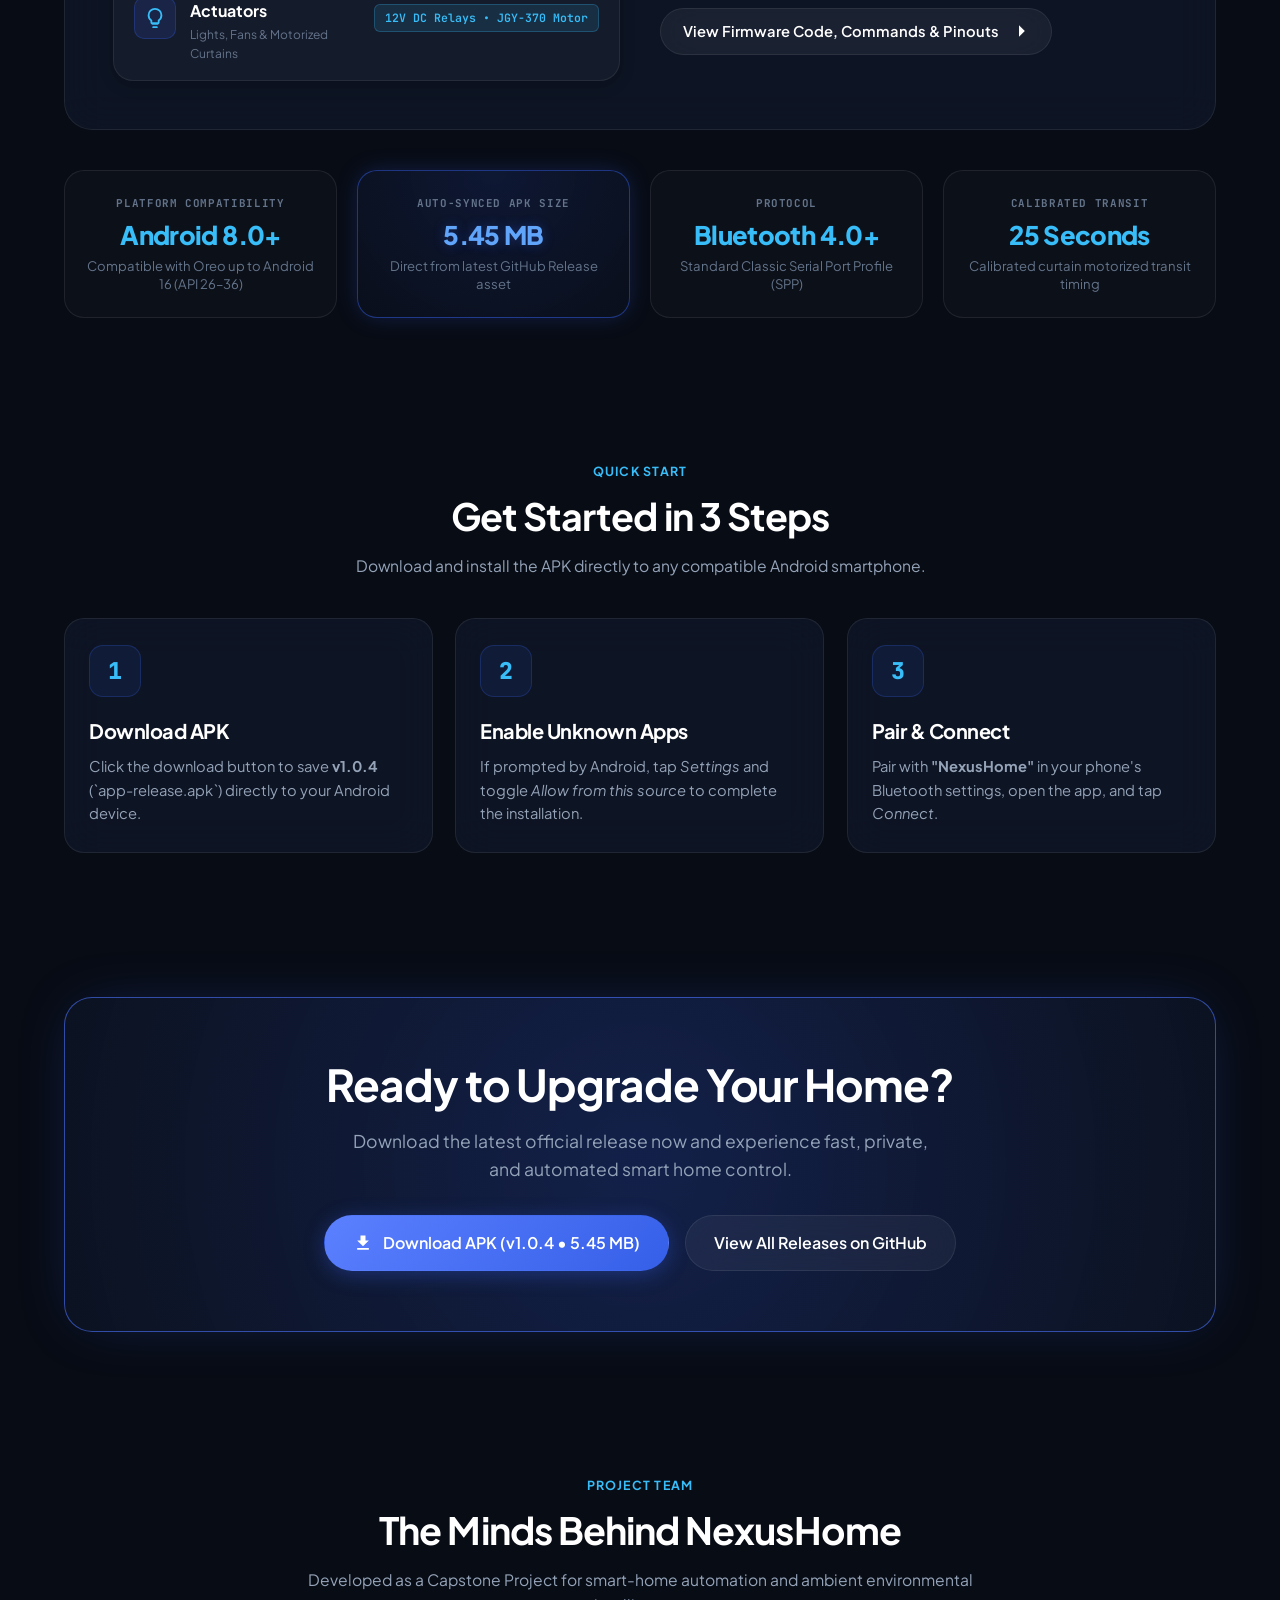
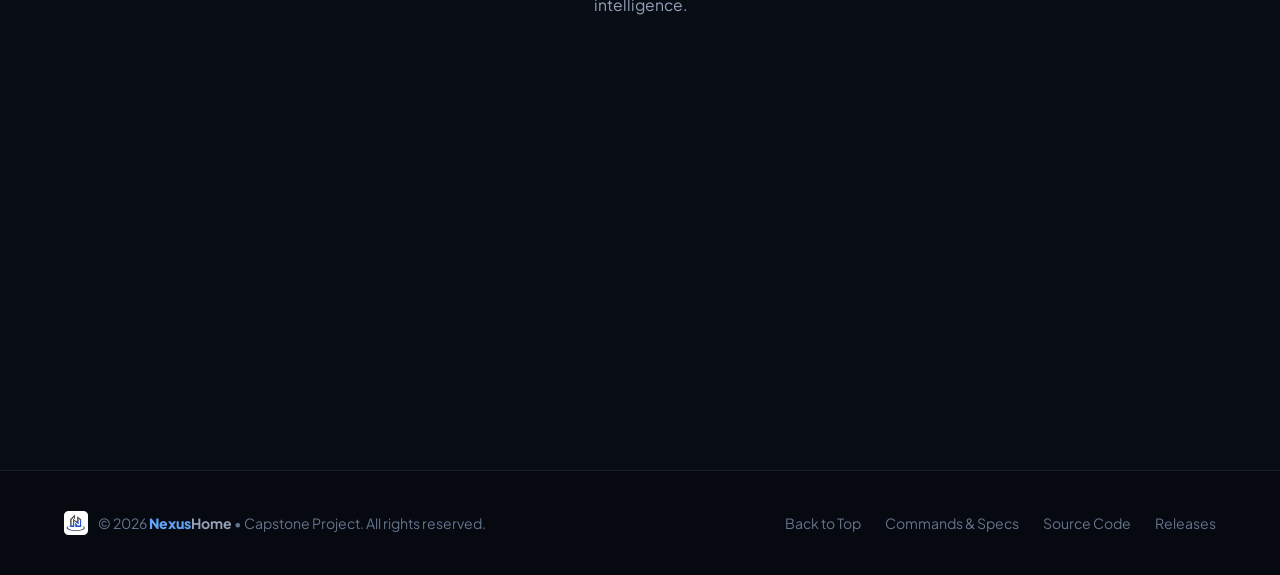
==== commit ac7d3422: "feat: add static website, VC-02 firmware binaries, configuration docs, and README updates" ====
--- a/website/index.html
+++ b/website/index.html
@@ -132,20 +132,27 @@
 
           <div class="hero-meta">
             <div class="hero-meta-item">
-              <svg viewBox="0 0 20 20" fill="currentColor">
-                <path fill-rule="evenodd" d="M16.707 5.293a1 1 0 010 1.414l-8 8a1 1 0 01-1.414 0l-4-4a1 1 0 011.414-1.414L8 12.586l7.293-7.293a1 1 0 011.414 0z" clip-rule="evenodd"/>
+              <svg viewBox="0 0 24 24" width="16" height="16" fill="none" stroke="currentColor" stroke-width="2" stroke-linecap="round" stroke-linejoin="round">
+                <circle cx="18" cy="18" r="3"></circle>
+                <circle cx="6" cy="6" r="3"></circle>
+                <circle cx="6" cy="18" r="3"></circle>
+                <path d="M18 15V9a9 9 0 0 0-9-9"></path>
+                <path d="M6 9v6"></path>
               </svg>
               <span>100% Free & Open-Source</span>
             </div>
             <div class="hero-meta-item">
-              <svg viewBox="0 0 20 20" fill="currentColor">
-                <path fill-rule="evenodd" d="M16.707 5.293a1 1 0 010 1.414l-8 8a1 1 0 01-1.414 0l-4-4a1 1 0 011.414-1.414L8 12.586l7.293-7.293a1 1 0 011.414 0z" clip-rule="evenodd"/>
+              <svg viewBox="0 0 24 24" width="16" height="16" fill="none" stroke="currentColor" stroke-width="2" stroke-linecap="round" stroke-linejoin="round">
+                <path d="M12 22s8-4 8-10V5l-8-3-8 3v7c0 6 8 10 8 10z"></path>
+                <polyline points="9 12 11 14 15 10"></polyline>
               </svg>
               <span>Signed Production Build</span>
             </div>
             <div class="hero-meta-item">
-              <svg viewBox="0 0 20 20" fill="currentColor">
-                <path fill-rule="evenodd" d="M16.707 5.293a1 1 0 010 1.414l-8 8a1 1 0 01-1.414 0l-4-4a1 1 0 011.414-1.414L8 12.586l7.293-7.293a1 1 0 011.414 0z" clip-rule="evenodd"/>
+              <svg viewBox="0 0 24 24" width="16" height="16" fill="none" stroke="currentColor" stroke-width="2" stroke-linecap="round" stroke-linejoin="round">
+                <path d="M3 9l9-7 9 7v11a2 2 0 0 1-2 2H5a2 2 0 0 1-2-2z"></path>
+                <rect x="9" y="13" width="6" height="6" rx="1"></rect>
+                <path d="M10 13V11a2 2 0 0 1 4 0v2"></path>
               </svg>
               <span>No Cloud Account Needed</span>
             </div>
@@ -187,8 +194,11 @@
           <!-- Feature 1 -->
           <div class="feature-card">
             <div class="feature-icon-box">
-              <svg viewBox="0 0 24 24" fill="none" stroke="currentColor" stroke-width="2">
-                <path d="M14 14.76V3.5a2.5 2.5 0 0 0-5 0v11.26a4.5 4.5 0 1 0 5 0z"/>
+              <svg viewBox="0 0 24 24" fill="none" stroke="currentColor" stroke-width="2" stroke-linecap="round" stroke-linejoin="round">
+                <path d="M14 4v10.54a4 4 0 1 1-4 0V4a2 2 0 0 1 4 0z"></path>
+                <line x1="10" y1="8" x2="14" y2="8"></line>
+                <line x1="10" y1="11" x2="13" y2="11"></line>
+                <circle cx="12" cy="17" r="1.75" fill="currentColor"></circle>
               </svg>
             </div>
             <h3 class="feature-title">Real-Time Climate Tracking</h3>
@@ -198,9 +208,13 @@
           <!-- Feature 2 -->
           <div class="feature-card">
             <div class="feature-icon-box">
-              <svg viewBox="0 0 24 24" fill="none" stroke="currentColor" stroke-width="2">
-                <rect x="3" y="3" width="18" height="18" rx="2"/>
-                <path d="M12 3v18M3 8h18"/>
+              <svg viewBox="0 0 24 24" fill="none" stroke="currentColor" stroke-width="2" stroke-linecap="round" stroke-linejoin="round">
+                <path d="M3 4h18"></path>
+                <rect x="2" y="3" width="20" height="2" rx="1" fill="currentColor"></rect>
+                <path d="M5 5c1 5 3 7 4 15H4V5z"></path>
+                <path d="M19 5c-1 5-3 7-4 15h5V5z"></path>
+                <path d="M10 10l-2 2 2 2"></path>
+                <path d="M14 10l2 2-2 2"></path>
               </svg>
             </div>
             <h3 class="feature-title">25s Motorized Curtains</h3>
@@ -210,9 +224,13 @@
           <!-- Feature 3 -->
           <div class="feature-card">
             <div class="feature-icon-box">
-              <svg viewBox="0 0 24 24" fill="none" stroke="currentColor" stroke-width="2">
-                <path d="M12 1a3 3 0 0 0-3 3v8a3 3 0 0 0 6 0V4a3 3 0 0 0-3-3z"/>
-                <path d="M19 10v2a7 7 0 0 1-14 0v-2M12 19v4M8 23h8"/>
+              <svg viewBox="0 0 24 24" fill="none" stroke="currentColor" stroke-width="2" stroke-linecap="round" stroke-linejoin="round">
+                <rect x="9" y="2" width="6" height="11" rx="3"></rect>
+                <path d="M5 10a7 7 0 0 0 14 0"></path>
+                <line x1="12" y1="17" x2="12" y2="21"></line>
+                <line x1="8" y1="21" x2="16" y2="21"></line>
+                <path d="M2 10a9.9 9.9 0 0 1 1.2-4.5"></path>
+                <path d="M22 10a9.9 9.9 0 0 0-1.2-4.5"></path>
               </svg>
             </div>
             <h3 class="feature-title">Offline Voice Commands</h3>
@@ -222,8 +240,10 @@
           <!-- Feature 4 -->
           <div class="feature-card">
             <div class="feature-icon-box">
-              <svg viewBox="0 0 24 24" fill="none" stroke="currentColor" stroke-width="2">
-                <path d="m7 7 10 10-5 5V2l5 5L7 17"/>
+              <svg viewBox="0 0 24 24" fill="none" stroke="currentColor" stroke-width="2" stroke-linecap="round" stroke-linejoin="round">
+                <polyline points="6.5 6.5 17.5 17.5 12 23 12 1 17.5 6.5 6.5 17.5"></polyline>
+                <path d="M18 9a5 5 0 0 1 0 6"></path>
+                <path d="M20.5 6.5a8.5 8.5 0 0 1 0 11"></path>
               </svg>
             </div>
             <h3 class="feature-title">Bluetooth SPP Connectivity</h3>
@@ -233,8 +253,12 @@
           <!-- Feature 5 -->
           <div class="feature-card">
             <div class="feature-icon-box">
-              <svg viewBox="0 0 24 24" fill="none" stroke="currentColor" stroke-width="2">
-                <path d="M12 8v4l3 3m6-3a9 9 0 1 1-18 0 9 9 0 0 1 18 0z"/>
+              <svg viewBox="0 0 24 24" fill="none" stroke="currentColor" stroke-width="2" stroke-linecap="round" stroke-linejoin="round">
+                <ellipse cx="12" cy="5" rx="9" ry="3"></ellipse>
+                <path d="M21 12c0 1.66-4 3-9 3s-9-1.34-9-3"></path>
+                <path d="M3 5v14c0 1.66 4 3 9 3s9-1.34 9-3V5"></path>
+                <line x1="8" y1="12" x2="12" y2="12"></line>
+                <line x1="8" y1="17" x2="14" y2="17"></line>
               </svg>
             </div>
             <h3 class="feature-title">Local Room DB Audit Log</h3>
@@ -244,10 +268,14 @@
           <!-- Feature 6 -->
           <div class="feature-card">
             <div class="feature-icon-box">
-              <svg viewBox="0 0 24 24" fill="none" stroke="currentColor" stroke-width="2">
-                <rect x="2" y="3" width="20" height="14" rx="2"/>
-                <line x1="8" y1="21" x2="16" y2="21"/>
-                <line x1="12" y1="17" x2="12" y2="21"/>
+              <svg viewBox="0 0 24 24" fill="none" stroke="currentColor" stroke-width="2" stroke-linecap="round" stroke-linejoin="round">
+                <rect x="2" y="4" width="20" height="14" rx="2"></rect>
+                <rect x="4" y="6" width="16" height="8" rx="1" fill="rgba(56, 189, 248, 0.15)"></rect>
+                <path d="M6 10l2-2 2 2 3-3 3 3"></path>
+                <line x1="6" y1="18" x2="6" y2="21"></line>
+                <line x1="10" y1="18" x2="10" y2="21"></line>
+                <line x1="14" y1="18" x2="14" y2="21"></line>
+                <line x1="18" y1="18" x2="18" y2="21"></line>
               </svg>
             </div>
             <h3 class="feature-title">SSD1309 2.42" OLED UI</h3>
@@ -377,15 +405,28 @@
               <span>Exterior Front View</span>
             </button>
             <button type="button" class="hw-tab" data-hw="inside" role="tab" aria-selected="false">
-              <svg viewBox="0 0 24 24" width="16" height="16" fill="none" stroke="currentColor" stroke-width="2">
-                <rect x="4" y="4" width="16" height="16" rx="2"/>
-                <path d="M9 9h6v6H9z"/>
+              <svg viewBox="0 0 24 24" width="16" height="16" fill="none" stroke="currentColor" stroke-width="2" stroke-linecap="round" stroke-linejoin="round">
+                <rect x="4" y="4" width="16" height="16" rx="2"></rect>
+                <rect x="8" y="8" width="8" height="8" rx="1"></rect>
+                <line x1="8" y1="1" x2="8" y2="4"></line>
+                <line x1="16" y1="1" x2="16" y2="4"></line>
+                <line x1="8" y1="20" x2="8" y2="23"></line>
+                <line x1="16" y1="20" x2="16" y2="23"></line>
+                <line x1="1" y1="8" x2="4" y2="8"></line>
+                <line x1="1" y1="16" x2="4" y2="16"></line>
+                <line x1="20" y1="8" x2="23" y2="8"></line>
+                <line x1="20" y1="16" x2="23" y2="16"></line>
               </svg>
               <span>Internal Architecture (With Labels)</span>
             </button>
             <button type="button" class="hw-tab" data-hw="side" role="tab" aria-selected="false">
-              <svg viewBox="0 0 24 24" width="16" height="16" fill="none" stroke="currentColor" stroke-width="2">
-                <path d="M12 2v20M17 5H9.5a3.5 3.5 0 0 0 0 7h5a3.5 3.5 0 0 1 0 7H6"/>
+              <svg viewBox="0 0 24 24" width="16" height="16" fill="none" stroke="currentColor" stroke-width="2" stroke-linecap="round" stroke-linejoin="round">
+                <circle cx="12" cy="12" r="10"></circle>
+                <circle cx="12" cy="12" r="2.5" fill="currentColor"></circle>
+                <path d="M12 9.5c0-3 2-4.5 2-4.5s0 3-1 4"></path>
+                <path d="M14.5 12c3 0 4.5 2 4.5 2s-3 0-4-1"></path>
+                <path d="M12 14.5c0 3-2 4.5-2 4.5s0-3 1-4"></path>
+                <path d="M9.5 12c-3 0-4.5-2-4.5-2s3 0 4 1"></path>
               </svg>
               <span>Side View & Cooling Fans</span>
             </button>
@@ -435,9 +476,16 @@
           <div class="hw-components-grid">
             <div class="hw-comp-card">
               <div class="hw-comp-icon">
-                <svg viewBox="0 0 24 24" fill="none" stroke="currentColor" stroke-width="2">
-                  <rect x="2" y="7" width="20" height="14" rx="2" ry="2"/>
-                  <path d="M16 3H8M12 3v4"/>
+                <svg viewBox="0 0 24 24" fill="none" stroke="currentColor" stroke-width="2" stroke-linecap="round" stroke-linejoin="round">
+                  <rect x="3" y="7" width="18" height="14" rx="2"></rect>
+                  <line x1="6" y1="4" x2="8" y2="4"></line>
+                  <line x1="7" y1="4" x2="7" y2="7"></line>
+                  <line x1="16" y1="4" x2="18" y2="4"></line>
+                  <line x1="17" y1="4" x2="17" y2="7"></line>
+                  <circle cx="12" cy="2" r="1.25" fill="currentColor"></circle>
+                  <path d="M6 13h3"></path>
+                  <path d="M7.5 11.5v3"></path>
+                  <path d="M15 13h3"></path>
                 </svg>
               </div>
               <div>
@@ -448,9 +496,15 @@
 
             <div class="hw-comp-card">
               <div class="hw-comp-icon">
-                <svg viewBox="0 0 24 24" fill="none" stroke="currentColor" stroke-width="2">
-                  <rect x="3" y="3" width="18" height="18" rx="2"/>
-                  <path d="M7 8h10M7 12h10M7 16h10"/>
+                <svg viewBox="0 0 24 24" fill="none" stroke="currentColor" stroke-width="2" stroke-linecap="round" stroke-linejoin="round">
+                  <rect x="2" y="3" width="20" height="18" rx="2"></rect>
+                  <circle cx="7" cy="8" r="1.5" fill="currentColor"></circle>
+                  <circle cx="7" cy="16" r="1.5" fill="currentColor"></circle>
+                  <circle cx="17" cy="12" r="1.5" fill="currentColor"></circle>
+                  <path d="M7 16l8-4"></path>
+                  <line x1="2" y1="8" x2="5" y2="8"></line>
+                  <line x1="2" y1="16" x2="5" y2="16"></line>
+                  <line x1="19" y1="12" x2="22" y2="12"></line>
                 </svg>
               </div>
               <div>
@@ -461,9 +515,11 @@
 
             <div class="hw-comp-card">
               <div class="hw-comp-icon">
-                <svg viewBox="0 0 24 24" fill="none" stroke="currentColor" stroke-width="2">
-                  <rect x="2" y="3" width="20" height="14" rx="2"/>
-                  <path d="M8 21h8M12 17v4"/>
+                <svg viewBox="0 0 24 24" fill="none" stroke="currentColor" stroke-width="2" stroke-linecap="round" stroke-linejoin="round">
+                  <rect x="2" y="3" width="20" height="13" rx="2"></rect>
+                  <path d="M5 9l3-2 3 4 3-3 4 2"></path>
+                  <path d="M7 21v-2a2 2 0 0 1 2-2h6a2 2 0 0 1 2 2v2"></path>
+                  <circle cx="12" cy="19.5" r="1" fill="currentColor"></circle>
                 </svg>
               </div>
               <div>
@@ -474,9 +530,13 @@
 
             <div class="hw-comp-card">
               <div class="hw-comp-icon">
-                <svg viewBox="0 0 24 24" fill="none" stroke="currentColor" stroke-width="2">
-                  <circle cx="12" cy="12" r="10"/>
-                  <path d="M12 2a10 10 0 0 1 10 10M12 12 6 6M12 12l6-6"/>
+                <svg viewBox="0 0 24 24" fill="none" stroke="currentColor" stroke-width="2" stroke-linecap="round" stroke-linejoin="round">
+                  <circle cx="8" cy="12" r="6"></circle>
+                  <circle cx="8" cy="12" r="2" fill="currentColor"></circle>
+                  <path d="M8 6c1.5 0 2.5 1 2.5 2s-1 1.5-2.5 1.5"></path>
+                  <path d="M16 8v8"></path>
+                  <path d="M19 10v4"></path>
+                  <path d="M22 11v2"></path>
                 </svg>
               </div>
               <div>
@@ -558,8 +618,10 @@
             <div class="arch-node">
               <div class="arch-node-info">
                 <div class="node-icon">
-                  <svg viewBox="0 0 24 24" width="22" height="22" fill="none" stroke="currentColor" stroke-width="2">
-                    <path d="M13 2L3 14h9l-1 8 10-12h-9l1-8z"/>
+                  <svg viewBox="0 0 24 24" width="22" height="22" fill="none" stroke="currentColor" stroke-width="2" stroke-linecap="round" stroke-linejoin="round">
+                    <path d="M9 18h6"></path>
+                    <path d="M10 22h4"></path>
+                    <path d="M12 2a7 7 0 0 0-7 7c0 2.4 1.2 4.5 3 5.7V17a1 1 0 0 0 1 1h6a1 1 0 0 0 1-1v-2.3c1.8-1.2 3-3.3 3-5.7a7 7 0 0 0-7-7z"></path>
                   </svg>
                 </div>
                 <div>
@@ -696,6 +758,16 @@
             </div>
             <h3 class="team-name">Mike Ryno Santiago</h3>
             <div class="team-role">Project Leader & Developer</div>
+            <div class="team-subrole">
+              <span class="team-badge">
+                <svg viewBox="0 0 24 24" width="12" height="12" fill="none" stroke="currentColor" stroke-width="2.2" stroke-linecap="round" stroke-linejoin="round"><polyline points="16 18 22 12 16 6"></polyline><polyline points="8 6 2 12 8 18"></polyline></svg>
+                Programmer
+              </span>
+              <span class="team-badge">
+                <svg viewBox="0 0 24 24" width="12" height="12" fill="none" stroke="currentColor" stroke-width="2.2" stroke-linecap="round" stroke-linejoin="round"><rect x="4" y="4" width="16" height="16" rx="2"></rect><rect x="9" y="9" width="6" height="6"></rect><line x1="9" y1="1" x2="9" y2="4"></line><line x1="15" y1="1" x2="15" y2="4"></line><line x1="9" y1="20" x2="9" y2="23"></line><line x1="15" y1="20" x2="15" y2="23"></line><line x1="20" y1="9" x2="23" y2="9"></line><line x1="20" y1="15" x2="23" y2="15"></line><line x1="1" y1="9" x2="4" y2="9"></line><line x1="1" y1="15" x2="4" y2="15"></line></svg>
+                Circuit Engineer
+              </span>
+            </div>
           </div>
 
           <!-- Member 1 -->
@@ -705,6 +777,12 @@
             </div>
             <h3 class="team-name">Karylle Jamie Ladera Marimon</h3>
             <div class="team-role">Project Member</div>
+            <div class="team-subrole">
+              <span class="team-badge">
+                <svg viewBox="0 0 24 24" width="12" height="12" fill="none" stroke="currentColor" stroke-width="2.2" stroke-linecap="round" stroke-linejoin="round"><circle cx="11" cy="11" r="8"></circle><line x1="21" y1="21" x2="16.65" y2="16.65"></line></svg>
+                Researcher
+              </span>
+            </div>
           </div>
 
           <!-- Member 2 -->
@@ -714,6 +792,12 @@
             </div>
             <h3 class="team-name">Jestoni Flores</h3>
             <div class="team-role">Project Member</div>
+            <div class="team-subrole">
+              <span class="team-badge">
+                <svg viewBox="0 0 24 24" width="12" height="12" fill="none" stroke="currentColor" stroke-width="2.2" stroke-linecap="round" stroke-linejoin="round"><circle cx="11" cy="11" r="8"></circle><line x1="21" y1="21" x2="16.65" y2="16.65"></line></svg>
+                Researcher
+              </span>
+            </div>
           </div>
 
           <!-- Member 3 -->
@@ -723,6 +807,12 @@
             </div>
             <h3 class="team-name">Deejay Angelo de La Cruz</h3>
             <div class="team-role">Project Member</div>
+            <div class="team-subrole">
+              <span class="team-badge">
+                <svg viewBox="0 0 24 24" width="12" height="12" fill="none" stroke="currentColor" stroke-width="2.2" stroke-linecap="round" stroke-linejoin="round"><polyline points="22 12 18 12 15 21 9 3 6 12 2 12"></polyline></svg>
+                Circuit / Wiring Designer
+              </span>
+            </div>
           </div>
         </div>
       </div>
--- a/website/styles.css
+++ b/website/styles.css
@@ -1429,6 +1429,41 @@
   font-weight: 600;
   text-transform: uppercase;
   letter-spacing: 0.04em;
+}
+
+.team-subrole {
+  margin-top: 8px;
+  display: flex;
+  align-items: center;
+  justify-content: center;
+  gap: 6px;
+  flex-wrap: wrap;
+}
+
+.team-badge {
+  display: inline-flex;
+  align-items: center;
+  gap: 5px;
+  background: rgba(56, 189, 248, 0.08);
+  border: 1px solid rgba(56, 189, 248, 0.22);
+  color: var(--text-secondary);
+  padding: 3px 9px;
+  border-radius: 999px;
+  font-size: 0.72rem;
+  font-weight: 500;
+  letter-spacing: 0.02em;
+  transition: all var(--transition-fast);
+}
+
+.team-card:hover .team-badge {
+  border-color: rgba(56, 189, 248, 0.45);
+  background: rgba(56, 189, 248, 0.14);
+  color: var(--text-primary);
+}
+
+.team-badge svg {
+  color: var(--brand-cyan);
+  flex-shrink: 0;
 }
 
 /* Footer */
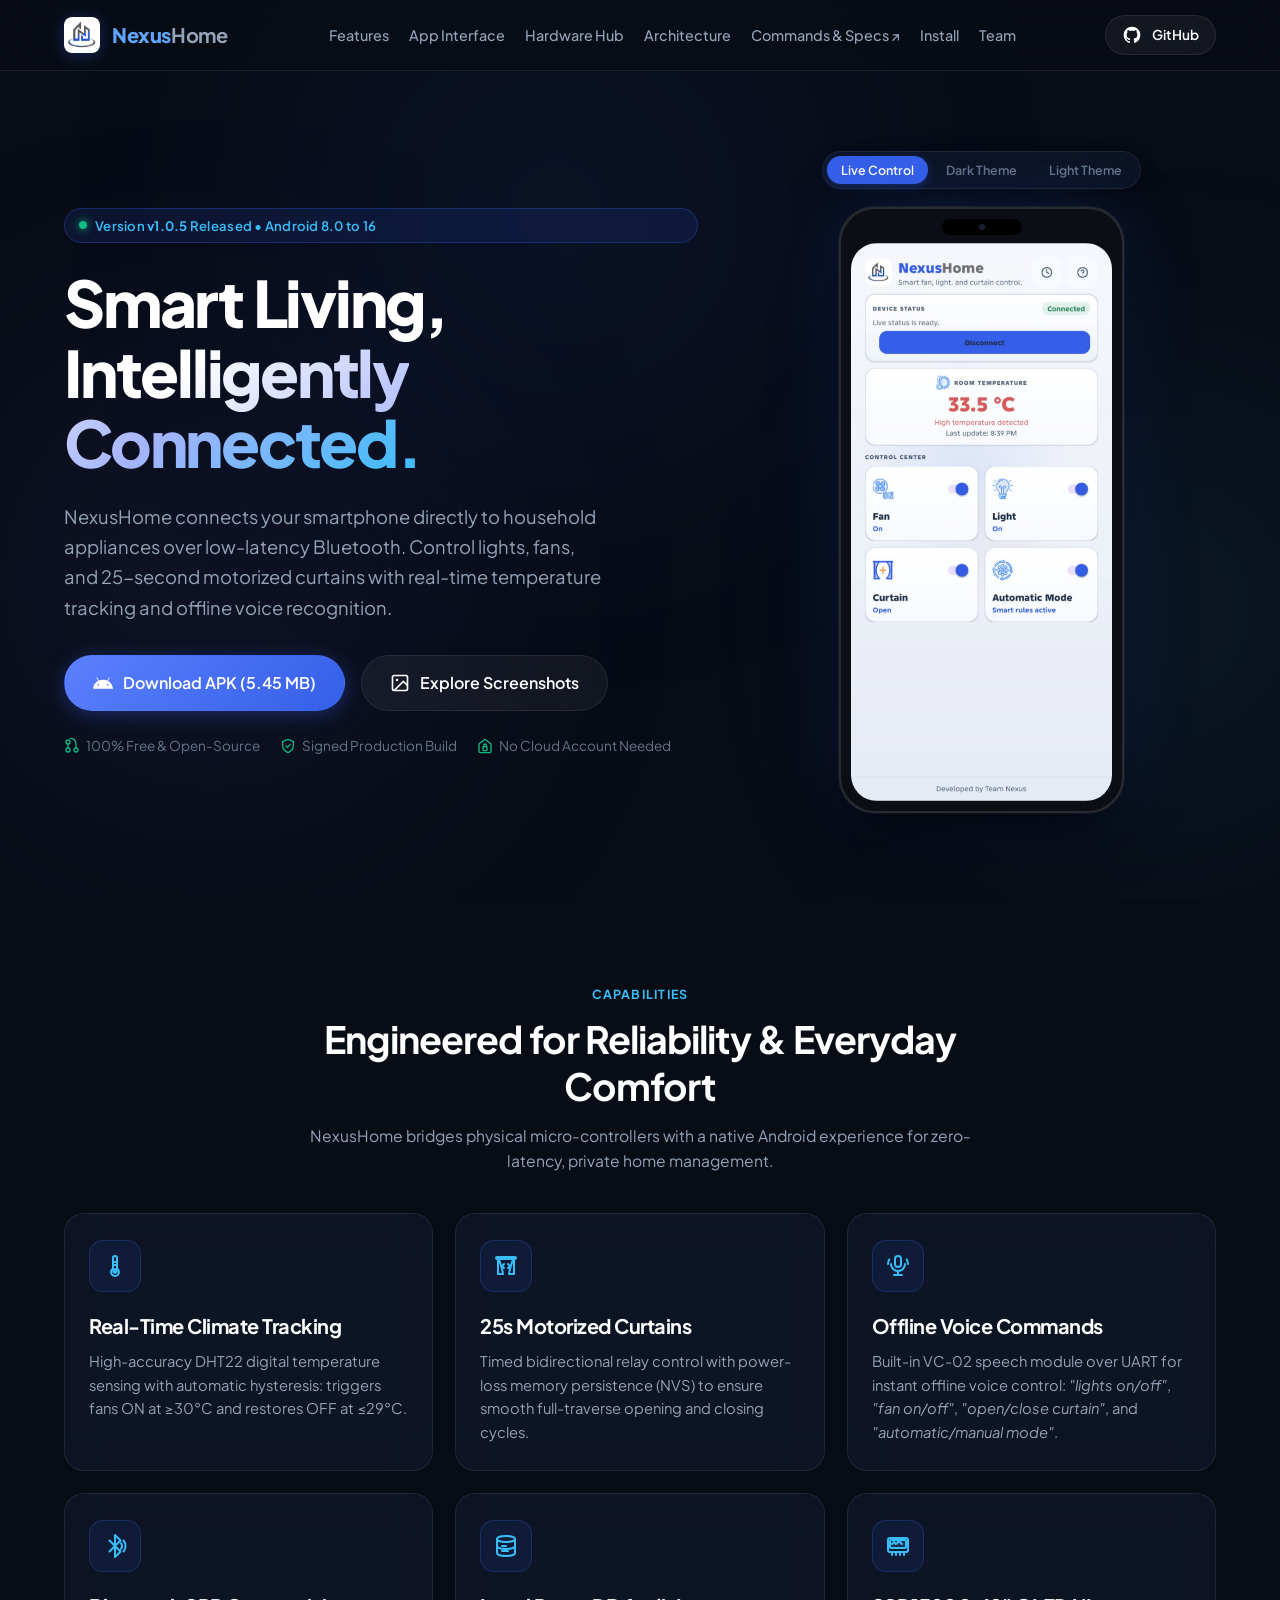
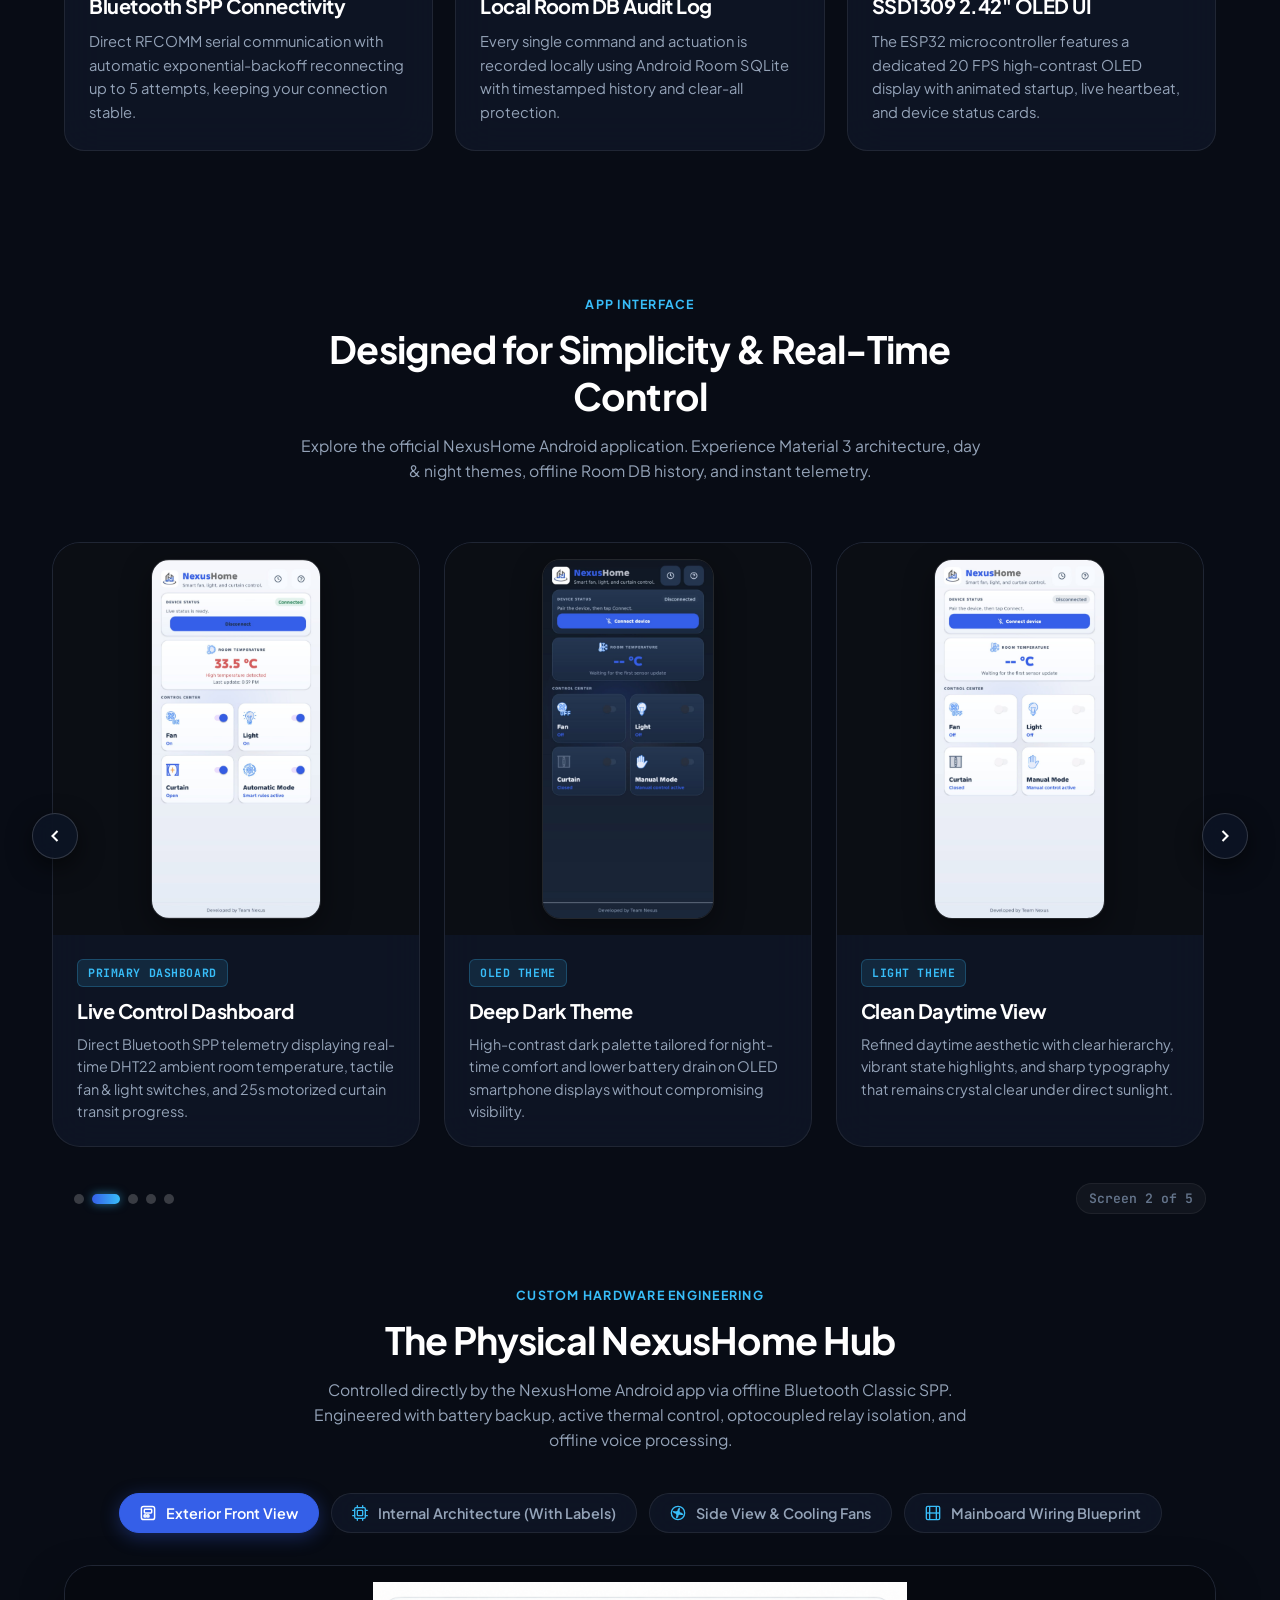
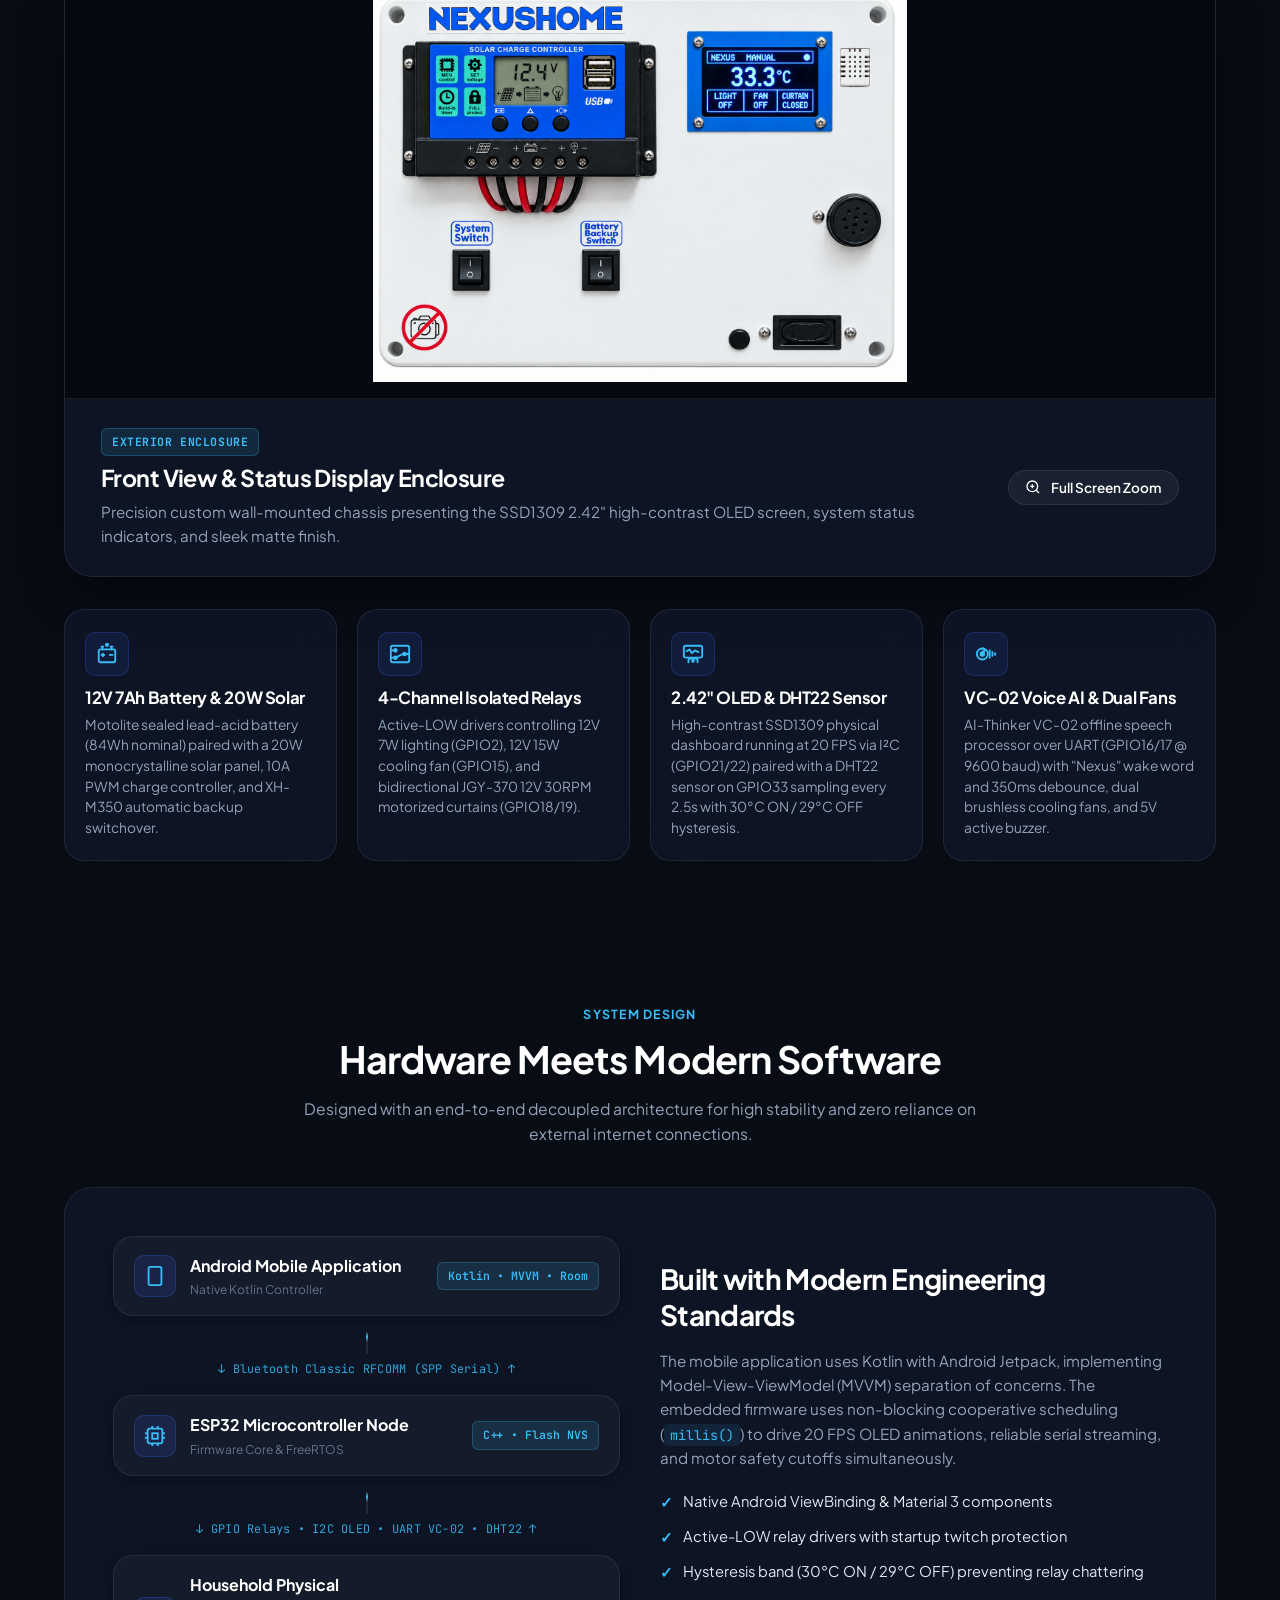
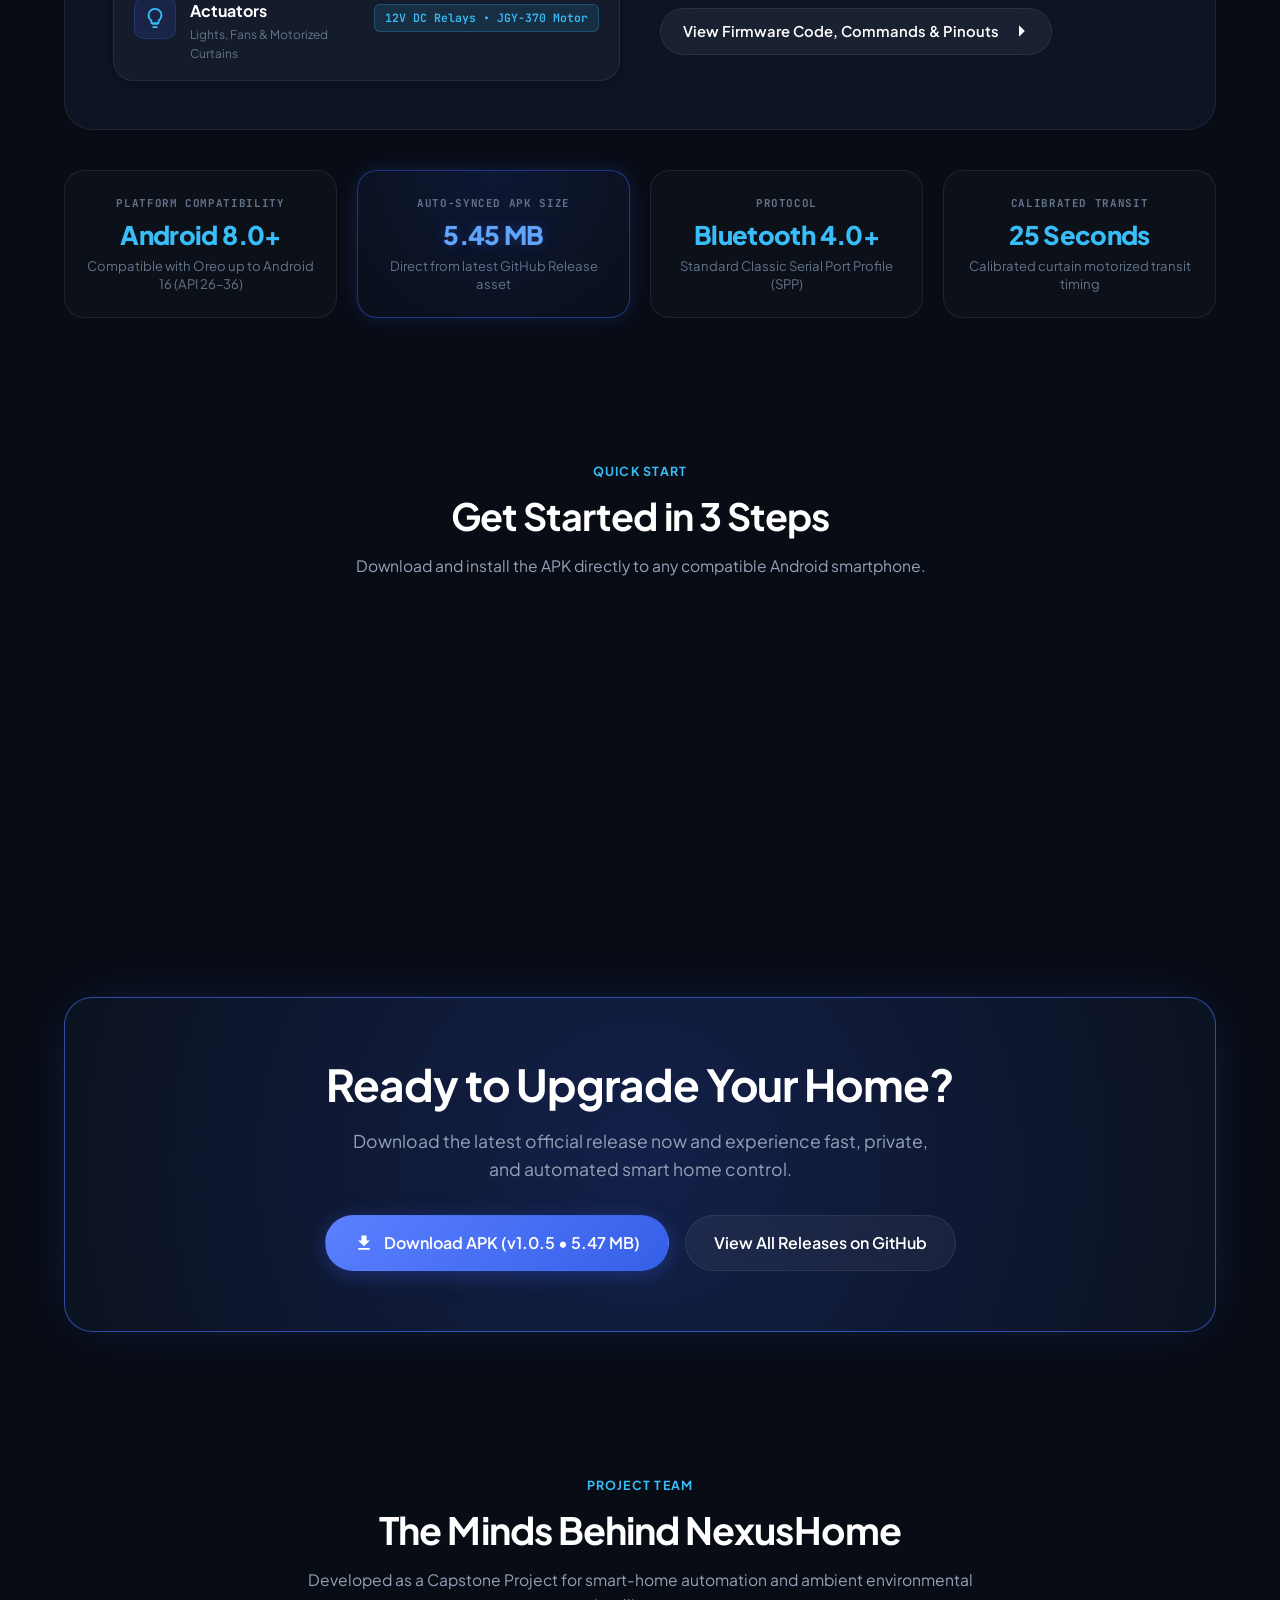
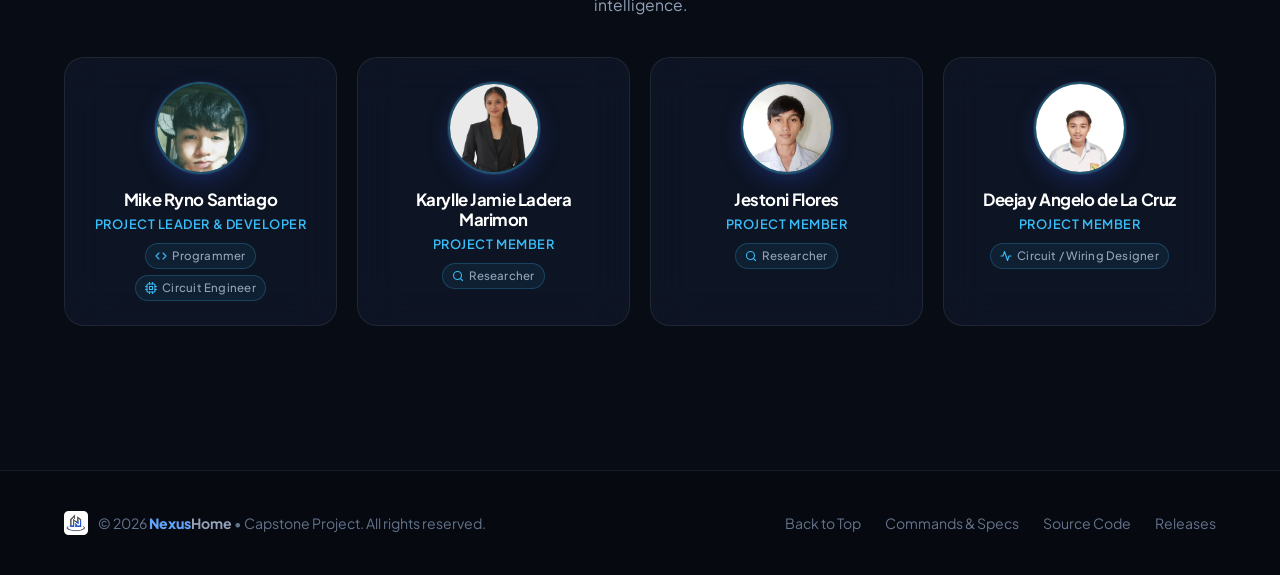
==== commit 67c9cfd8: "feat(app): add foreground service, quick settings tiles, home widget, and bump to v1.0.5" ====
--- a/website/index.html
+++ b/website/index.html
@@ -100,7 +100,7 @@
         <div class="hero-content">
           <div class="badge">
             <span class="badge-dot"></span>
-            <span>Version <strong class="release-version-tag">v1.0.4</strong> Released • Android 8.0 to 16</span>
+            <span>Version <strong class="release-version-tag">v1.0.5</strong> Released • Android 8.0 to 16</span>
           </div>
 
           <h1 class="hero-title">
@@ -702,7 +702,7 @@
           <div class="feature-card">
             <div class="feature-icon-box step-number">1</div>
             <h3 class="feature-title">Download APK</h3>
-            <p class="feature-text">Click the download button to save <strong class="release-version-tag">v1.0.4</strong> (`app-release.apk`) directly to your Android device.</p>
+            <p class="feature-text">Click the download button to save <strong class="release-version-tag">v1.0.5</strong> (`app-release.apk`) directly to your Android device.</p>
           </div>
 
           <div class="feature-card">
@@ -731,7 +731,7 @@
               <svg class="btn-icon" viewBox="0 0 24 24" width="22" height="22">
                 <path fill="currentColor" d="M5 20h14v-2H5v2zM19 9h-4V3H9v6H5l7 7 7-7z"/>
               </svg>
-              <span>Download APK (<span class="release-version-tag">v1.0.4</span> • <span class="release-size-tag">5.45 MB</span>)</span>
+              <span>Download APK (<span class="release-version-tag">v1.0.5</span> • <span class="release-size-tag">5.47 MB</span>)</span>
             </a>
             <a href="https://github.com/oursprojects/NexusHome/releases" target="_blank" rel="noopener noreferrer" class="btn btn-secondary btn-lg" id="btnCtaAllReleases">
               <span>View All Releases on GitHub</span>
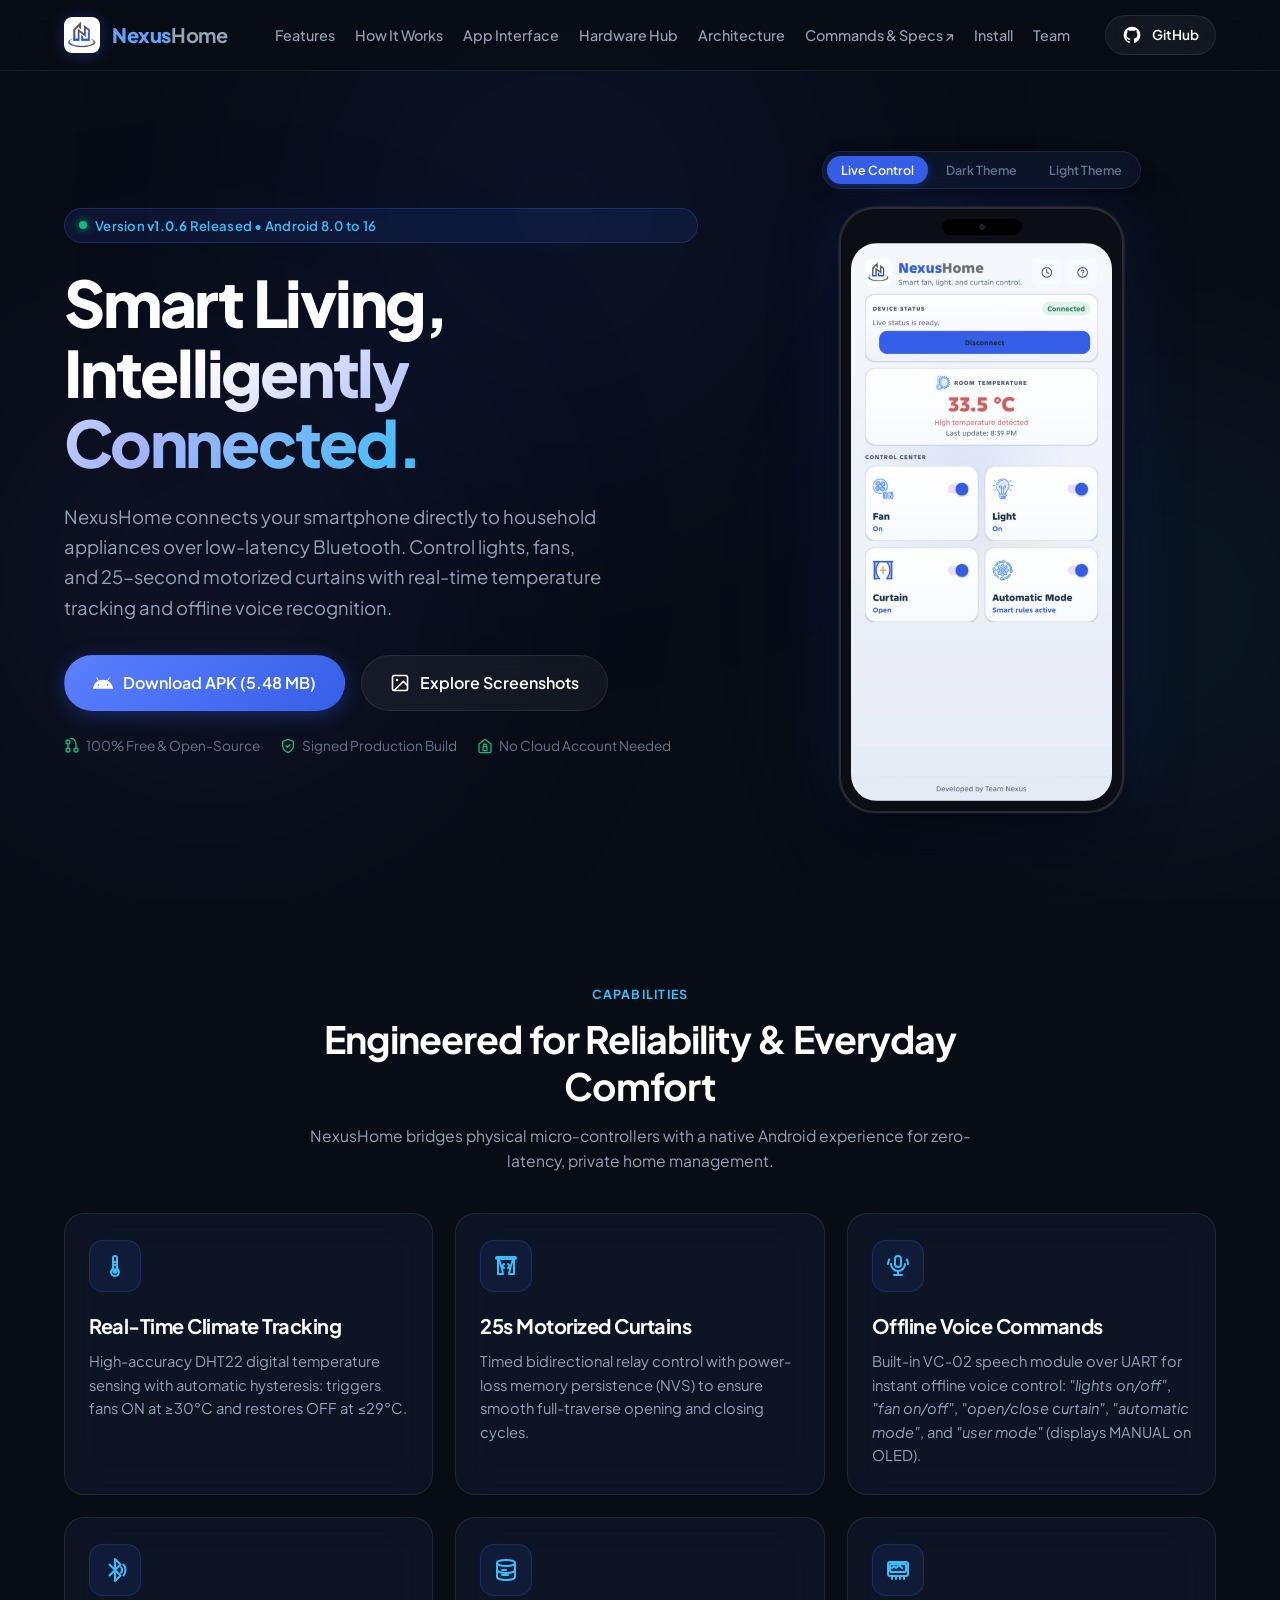
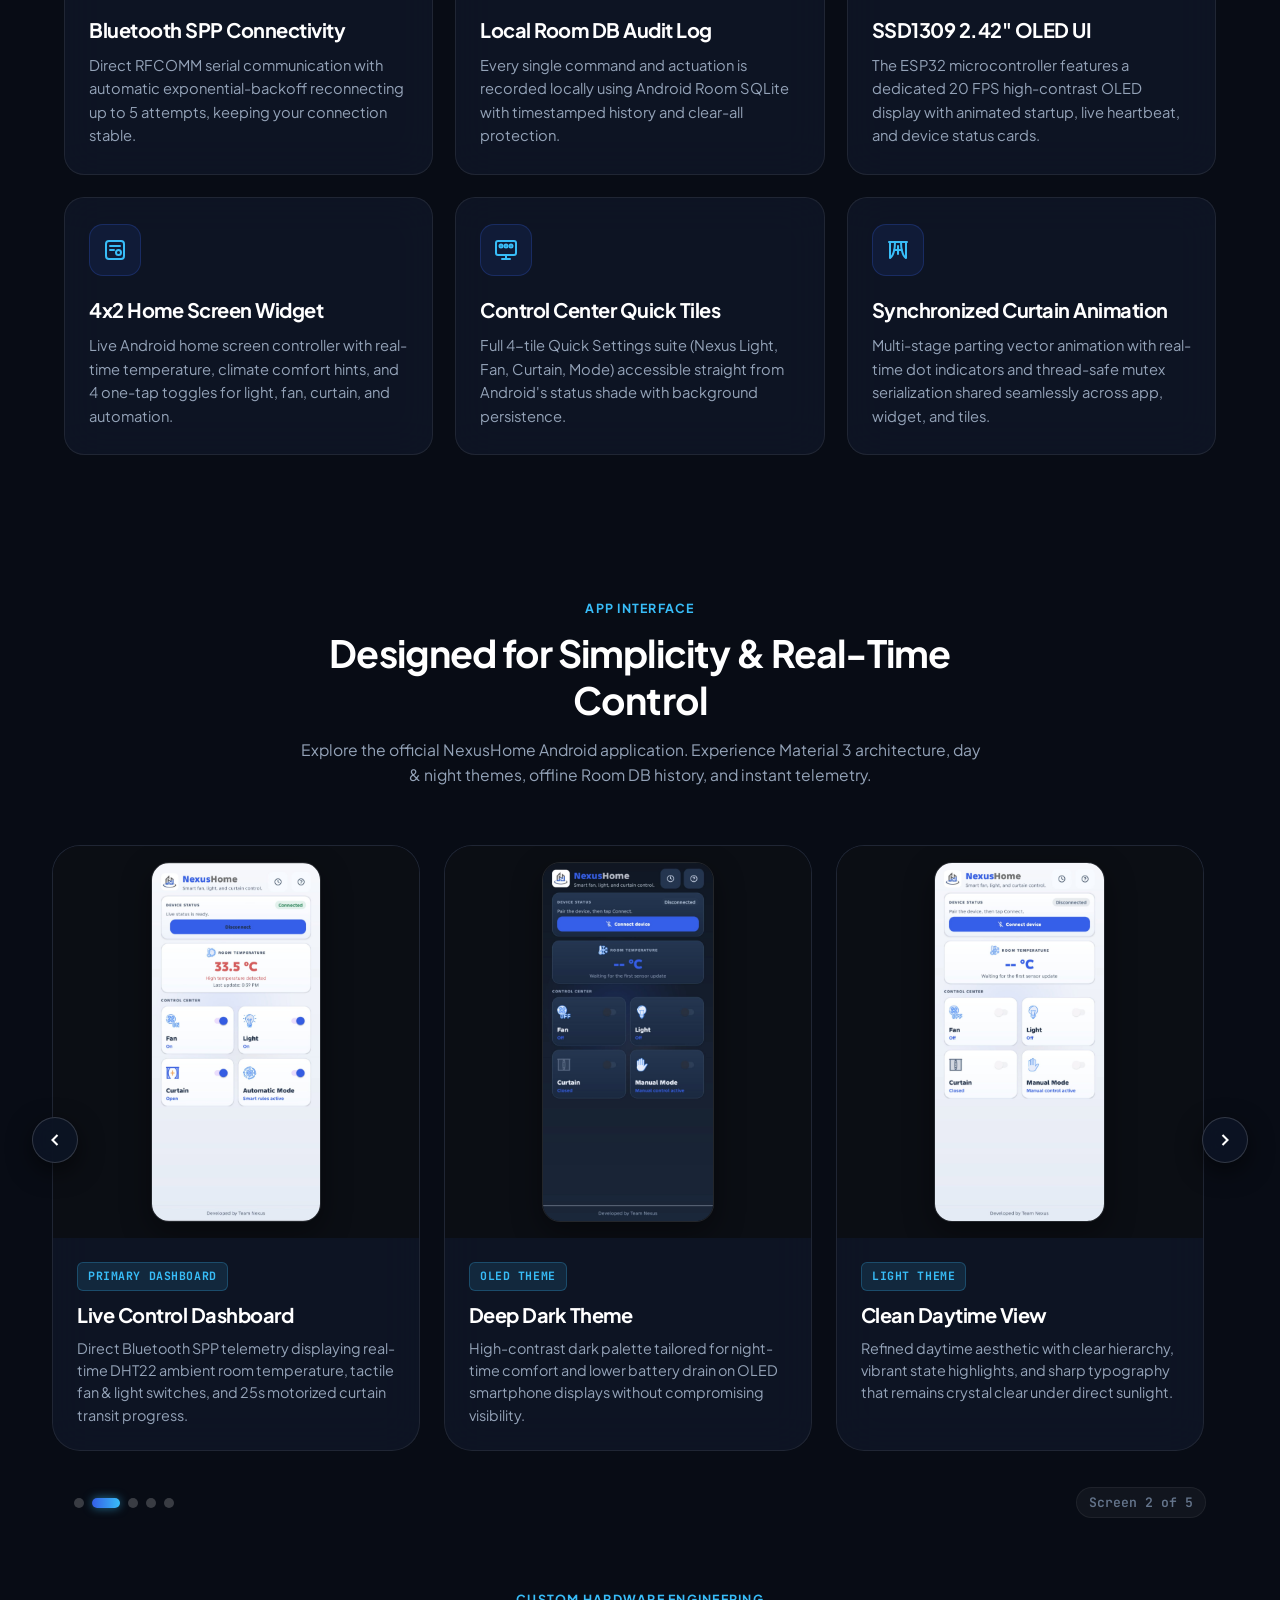
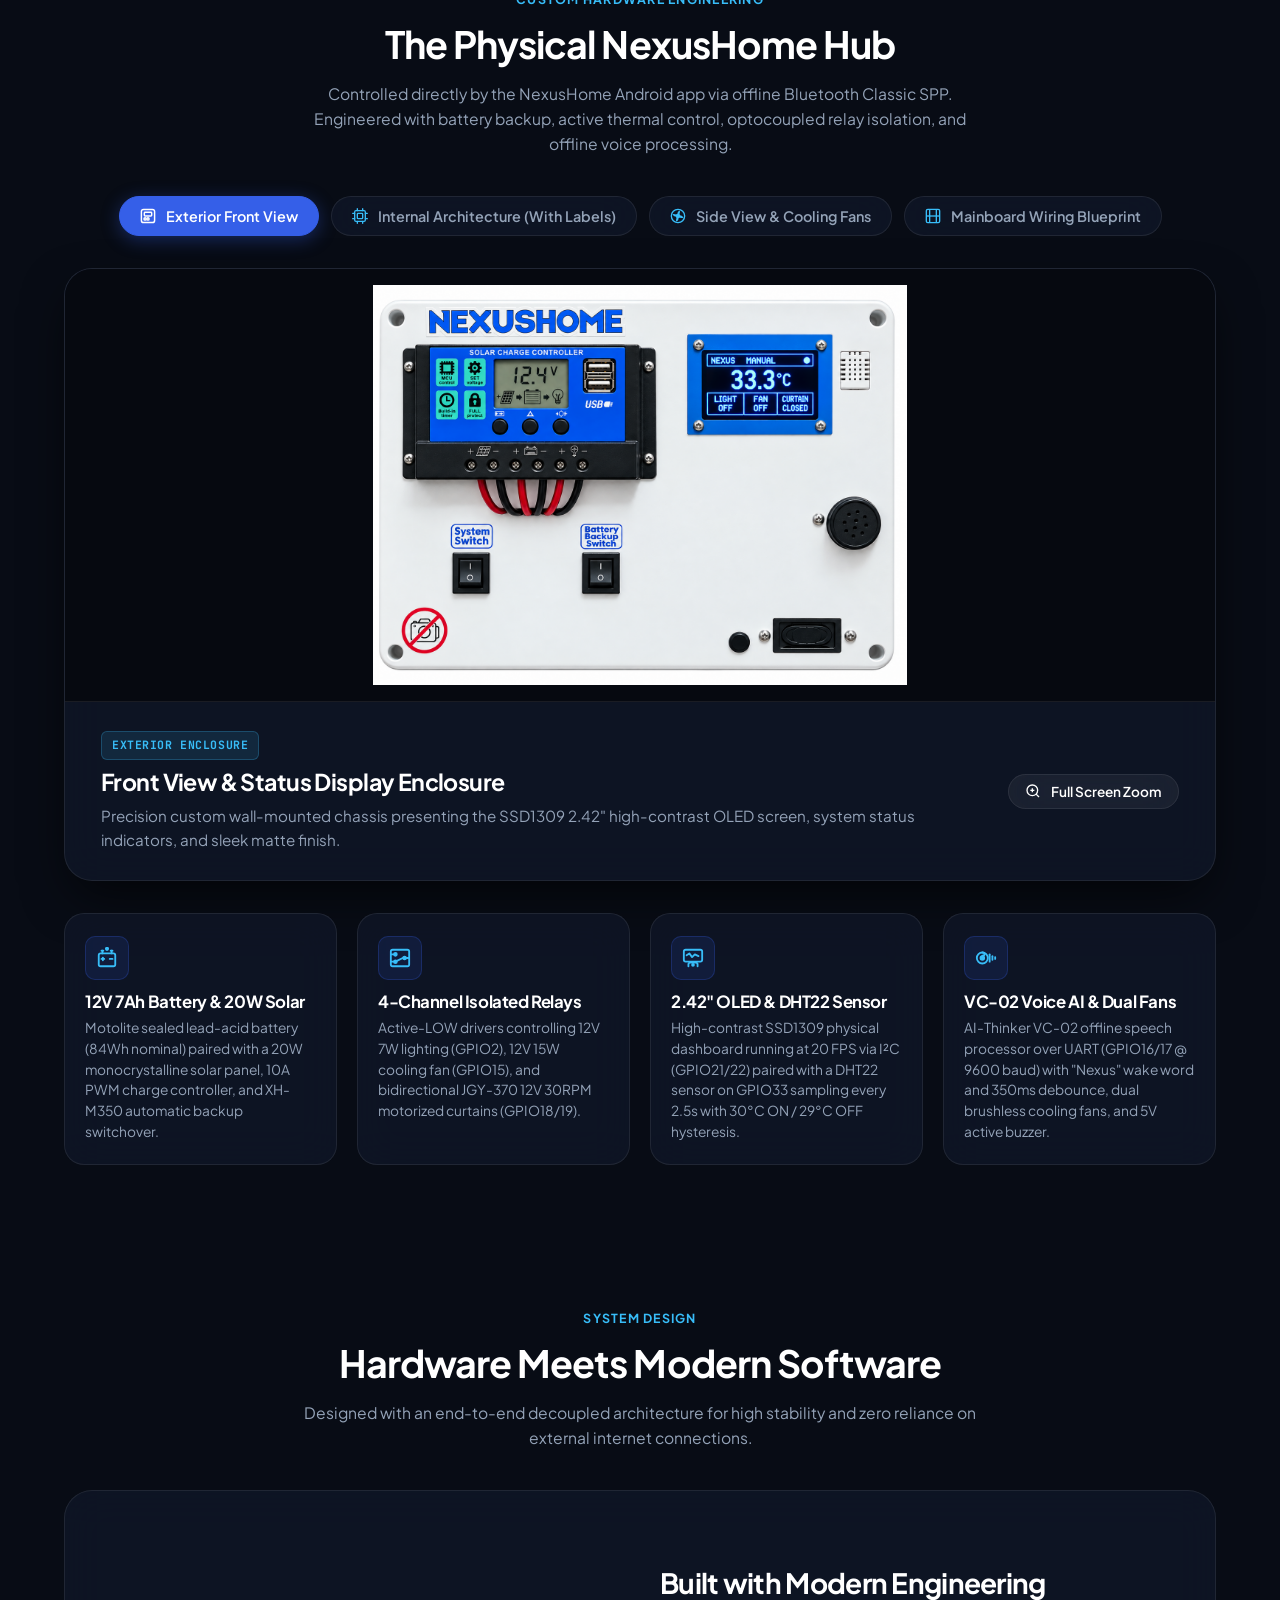
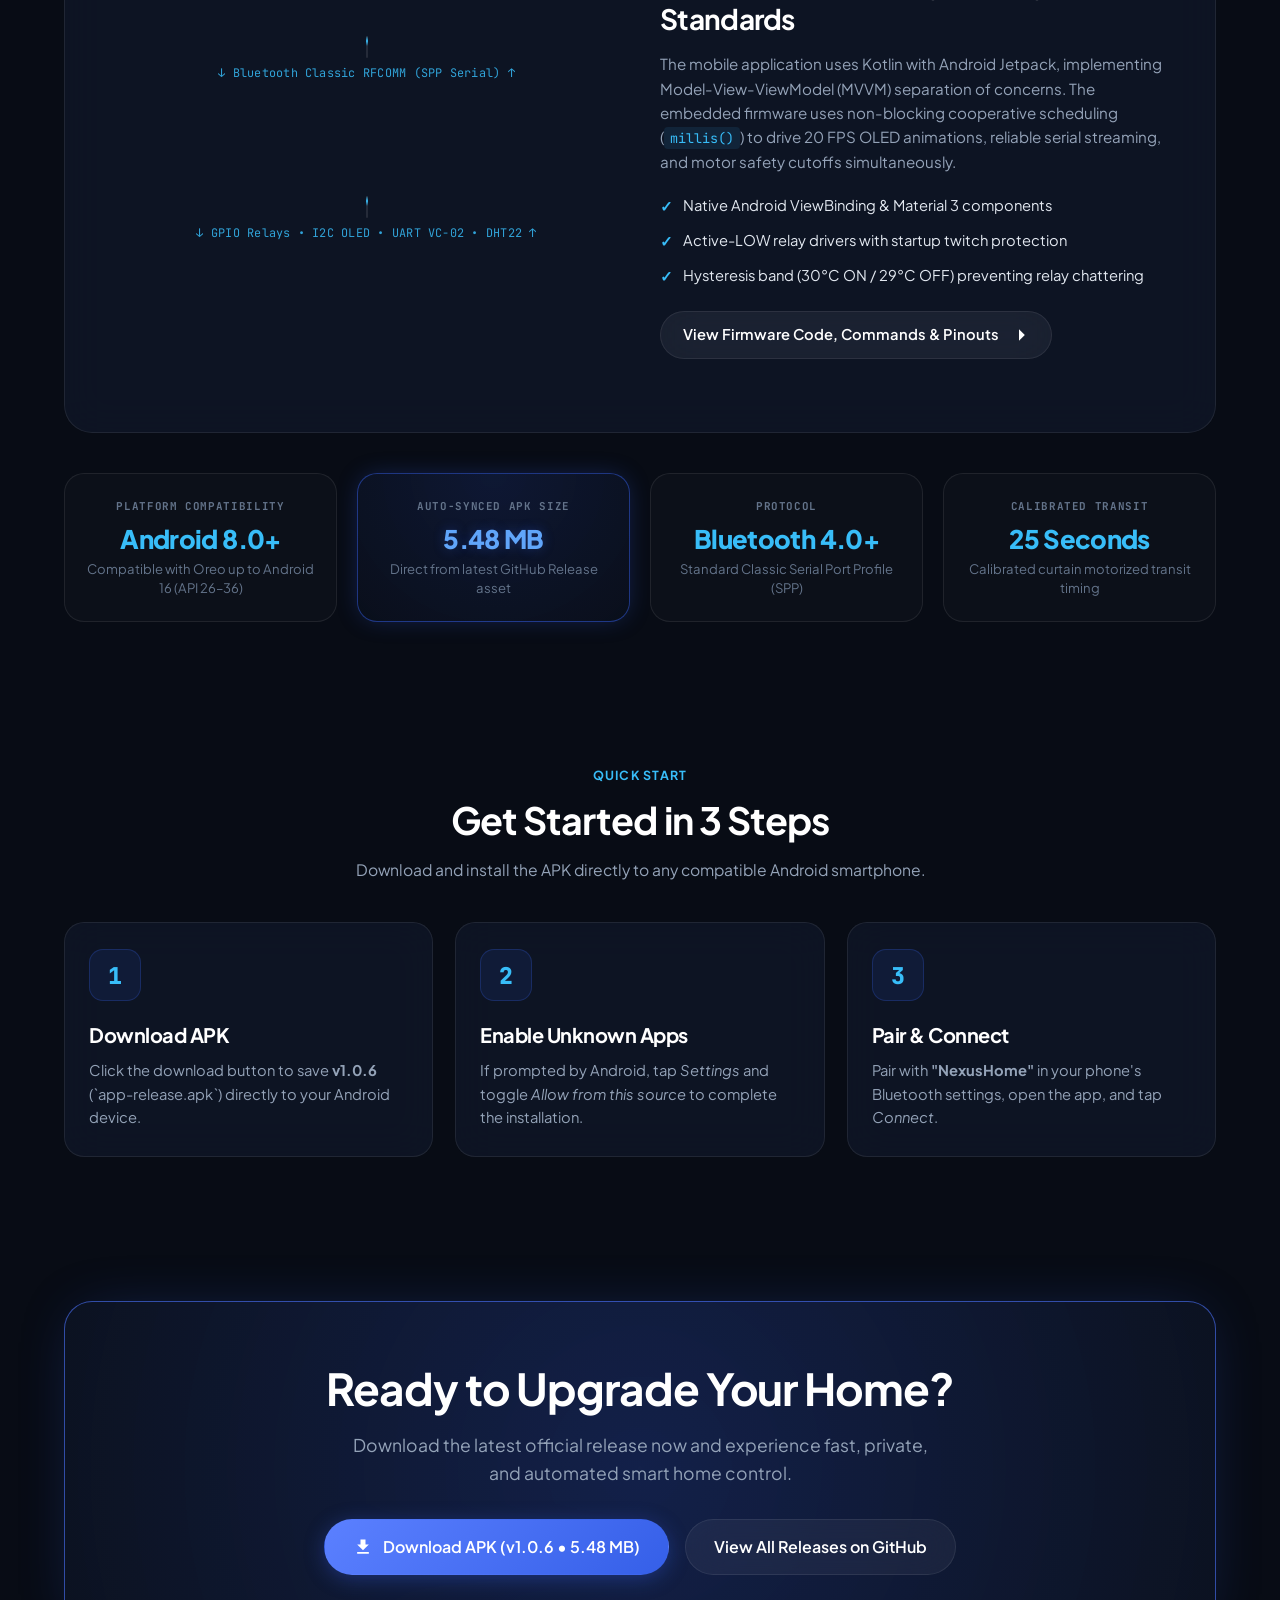
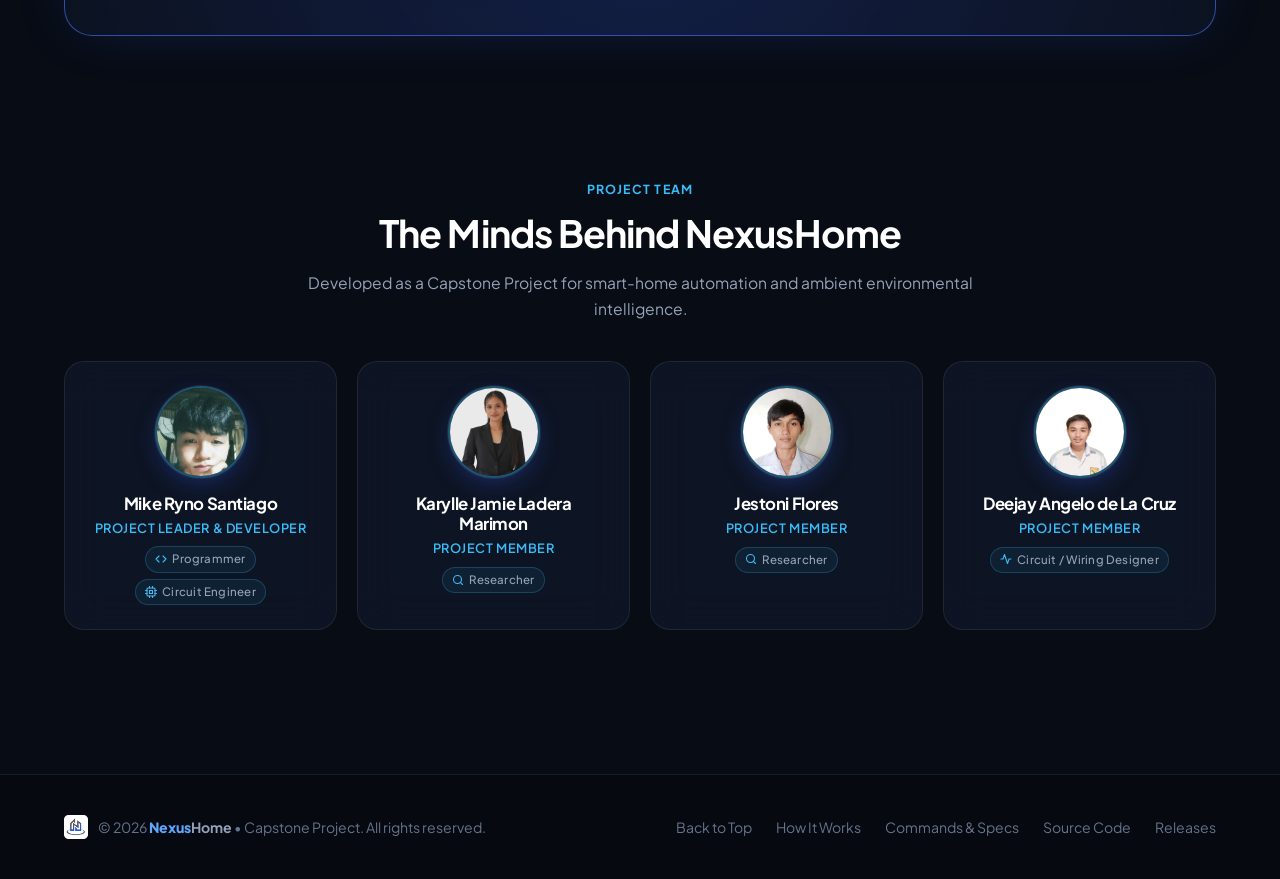
==== commit 24a498de: "docs(website): add How It Works page, update User mode voice command, and sync responsive firmware v" ====
--- a/website/index.html
+++ b/website/index.html
@@ -51,6 +51,7 @@
 
         <ul class="nav-links" id="navLinks">
           <li><a href="#features" class="nav-link">Features</a></li>
+          <li><a href="how-it-works.html" class="nav-link">How It Works</a></li>
           <li><a href="#screenshots" class="nav-link">App Interface</a></li>
           <li><a href="#hardware" class="nav-link">Hardware Hub</a></li>
           <li><a href="#architecture" class="nav-link">Architecture</a></li>
@@ -100,7 +101,7 @@
         <div class="hero-content">
           <div class="badge">
             <span class="badge-dot"></span>
-            <span>Version <strong class="release-version-tag">v1.0.5</strong> Released • Android 8.0 to 16</span>
+            <span>Version <strong class="release-version-tag">v1.0.6</strong> Released • Android 8.0 to 16</span>
           </div>
 
           <h1 class="hero-title">
@@ -117,7 +118,7 @@
               <svg class="btn-icon" viewBox="0 0 24 24" width="22" height="22">
                 <path fill="currentColor" d="M17.523 15.3414c-.5511 0-.9993-.4486-.9993-.9997s.4482-.9993.9993-.9993c.551 0 .9993.4482.9993.9993s-.4483.9997-.9993.9997m-11.046 0c-.5511 0-.9993-.4486-.9993-.9997s.4482-.9993.9993-.9993c.5511 0 .9994.4482.9994.9993s-.4483.9997-.9994.9997m11.4045-6.02l1.9973-3.4592a.416.416 0 0 0-.1521-.5676.416.416 0 0 0-.5676.1521l-2.0223 3.503C15.5847 8.4116 13.8447 8.125 12 8.125c-1.8447 0-3.5847.2866-5.1368.8247L4.841 5.4467a.4161.4161 0 0 0-.5677-.1521.4157.4157 0 0 0-.1521.5676l1.9974 3.4592C2.6889 11.1867.343 14.6589 0 18.75h24c-.343-4.0911-2.6889-7.5633-6.1185-9.4286"/>
               </svg>
-              <span>Download APK (<span class="release-size-tag">5.45 MB</span>)</span>
+              <span>Download APK (<span class="release-size-tag">5.48 MB</span>)</span>
             </a>
 
             <a href="#screenshots" class="btn btn-secondary btn-lg" id="btnHeroScreenshots">
@@ -234,7 +235,7 @@
               </svg>
             </div>
             <h3 class="feature-title">Offline Voice Commands</h3>
-            <p class="feature-text">Built-in VC-02 speech module over UART for instant offline voice control: <em>"lights on/off"</em>, <em>"fan on/off"</em>, <em>"open/close curtain"</em>, and <em>"automatic/manual mode"</em>.</p>
+            <p class="feature-text">Built-in VC-02 speech module over UART for instant offline voice control: <em>"lights on/off"</em>, <em>"fan on/off"</em>, <em>"open/close curtain"</em>, <em>"automatic mode"</em>, and <em>"user mode"</em> (displays MANUAL on OLED).</p>
           </div>
 
           <!-- Feature 4 -->
@@ -280,6 +281,50 @@
             </div>
             <h3 class="feature-title">SSD1309 2.42" OLED UI</h3>
             <p class="feature-text">The ESP32 microcontroller features a dedicated 20 FPS high-contrast OLED display with animated startup, live heartbeat, and device status cards.</p>
+          </div>
+
+          <!-- Feature 7: Home Screen Widget -->
+          <div class="feature-card">
+            <div class="feature-icon-box">
+              <svg viewBox="0 0 24 24" fill="none" stroke="currentColor" stroke-width="2" stroke-linecap="round" stroke-linejoin="round">
+                <rect x="3" y="3" width="18" height="18" rx="3"></rect>
+                <path d="M7 8h10"></path>
+                <path d="M7 12h4"></path>
+                <circle cx="15.5" cy="14.5" r="2.5"></circle>
+              </svg>
+            </div>
+            <h3 class="feature-title">4x2 Home Screen Widget</h3>
+            <p class="feature-text">Live Android home screen controller with real-time temperature, climate comfort hints, and 4 one-tap toggles for light, fan, curtain, and automation.</p>
+          </div>
+
+          <!-- Feature 8: Quick Settings Tiles -->
+          <div class="feature-card">
+            <div class="feature-icon-box">
+              <svg viewBox="0 0 24 24" fill="none" stroke="currentColor" stroke-width="2" stroke-linecap="round" stroke-linejoin="round">
+                <rect x="2" y="3" width="20" height="14" rx="2"></rect>
+                <path d="M8 21h8"></path>
+                <path d="M12 17v4"></path>
+                <circle cx="7" cy="8" r="1.5"></circle>
+                <circle cx="12" cy="8" r="1.5"></circle>
+                <circle cx="17" cy="8" r="1.5"></circle>
+              </svg>
+            </div>
+            <h3 class="feature-title">Control Center Quick Tiles</h3>
+            <p class="feature-text">Full 4-tile Quick Settings suite (Nexus Light, Fan, Curtain, Mode) accessible straight from Android's status shade with background persistence.</p>
+          </div>
+
+          <!-- Feature 9: Curtain Transit Animation -->
+          <div class="feature-card">
+            <div class="feature-icon-box">
+              <svg viewBox="0 0 24 24" fill="none" stroke="currentColor" stroke-width="2" stroke-linecap="round" stroke-linejoin="round">
+                <path d="M3 4h18"></path>
+                <path d="M4 4v16c2-1 3-3 4-7 1-4 1-9 1-9"></path>
+                <path d="M20 4v16c-2-1 -3-3 -4-7 -1-4 -1-9 -1-9"></path>
+                <path d="M12 8v8 M8.5 12h7"></path>
+              </svg>
+            </div>
+            <h3 class="feature-title">Synchronized Curtain Animation</h3>
+            <p class="feature-text">Multi-stage parting vector animation with real-time dot indicators and thread-safe mutex serialization shared seamlessly across app, widget, and tiles.</p>
           </div>
         </div>
       </div>
@@ -672,7 +717,7 @@
           </div>
           <div class="spec-item spec-highlight">
             <span class="spec-label">AUTO-SYNCED APK SIZE</span>
-            <h4 class="release-size-tag">5.45 MB</h4>
+            <h4 class="release-size-tag">5.48 MB</h4>
             <p>Direct from latest GitHub Release asset</p>
           </div>
           <div class="spec-item">
@@ -702,7 +747,7 @@
           <div class="feature-card">
             <div class="feature-icon-box step-number">1</div>
             <h3 class="feature-title">Download APK</h3>
-            <p class="feature-text">Click the download button to save <strong class="release-version-tag">v1.0.5</strong> (`app-release.apk`) directly to your Android device.</p>
+            <p class="feature-text">Click the download button to save <strong class="release-version-tag">v1.0.6</strong> (`app-release.apk`) directly to your Android device.</p>
           </div>
 
           <div class="feature-card">
@@ -731,7 +776,7 @@
               <svg class="btn-icon" viewBox="0 0 24 24" width="22" height="22">
                 <path fill="currentColor" d="M5 20h14v-2H5v2zM19 9h-4V3H9v6H5l7 7 7-7z"/>
               </svg>
-              <span>Download APK (<span class="release-version-tag">v1.0.5</span> • <span class="release-size-tag">5.47 MB</span>)</span>
+              <span>Download APK (<span class="release-version-tag">v1.0.6</span> • <span class="release-size-tag">5.48 MB</span>)</span>
             </a>
             <a href="https://github.com/oursprojects/NexusHome/releases" target="_blank" rel="noopener noreferrer" class="btn btn-secondary btn-lg" id="btnCtaAllReleases">
               <span>View All Releases on GitHub</span>
@@ -829,6 +874,7 @@
 
       <div class="footer-links">
         <a href="#hero">Back to Top</a>
+        <a href="how-it-works.html">How It Works</a>
         <a href="specs.html#protocol">Commands & Specs</a>
         <a href="https://github.com/oursprojects/NexusHome" target="_blank" rel="noopener noreferrer">Source Code</a>
         <a href="https://github.com/oursprojects/NexusHome/releases" target="_blank" rel="noopener noreferrer">Releases</a>
--- a/website/styles.css
+++ b/website/styles.css
@@ -266,6 +266,11 @@
 
 .nav-links a:hover {
   color: var(--text-primary);
+}
+
+.nav-links a.active {
+  color: var(--brand-cyan);
+  font-weight: 600;
 }
 
 .nav-mobile-item {
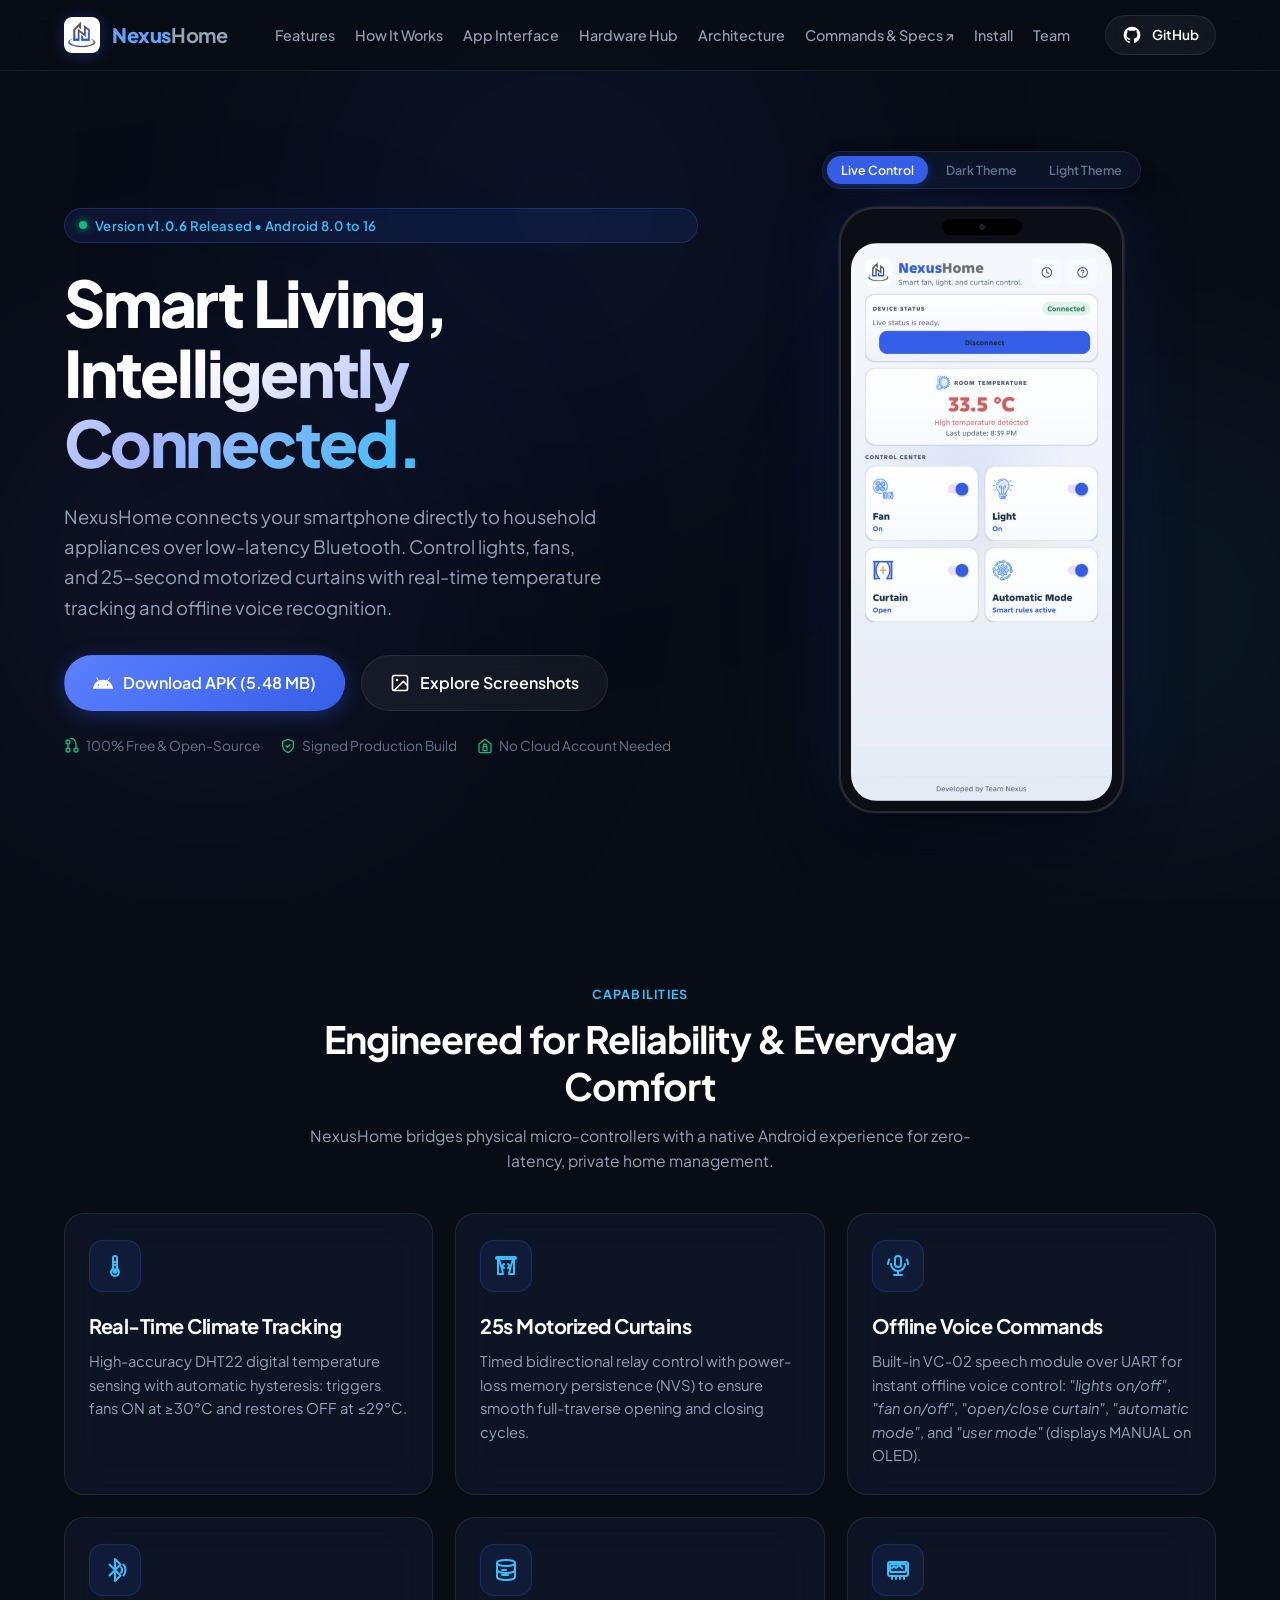
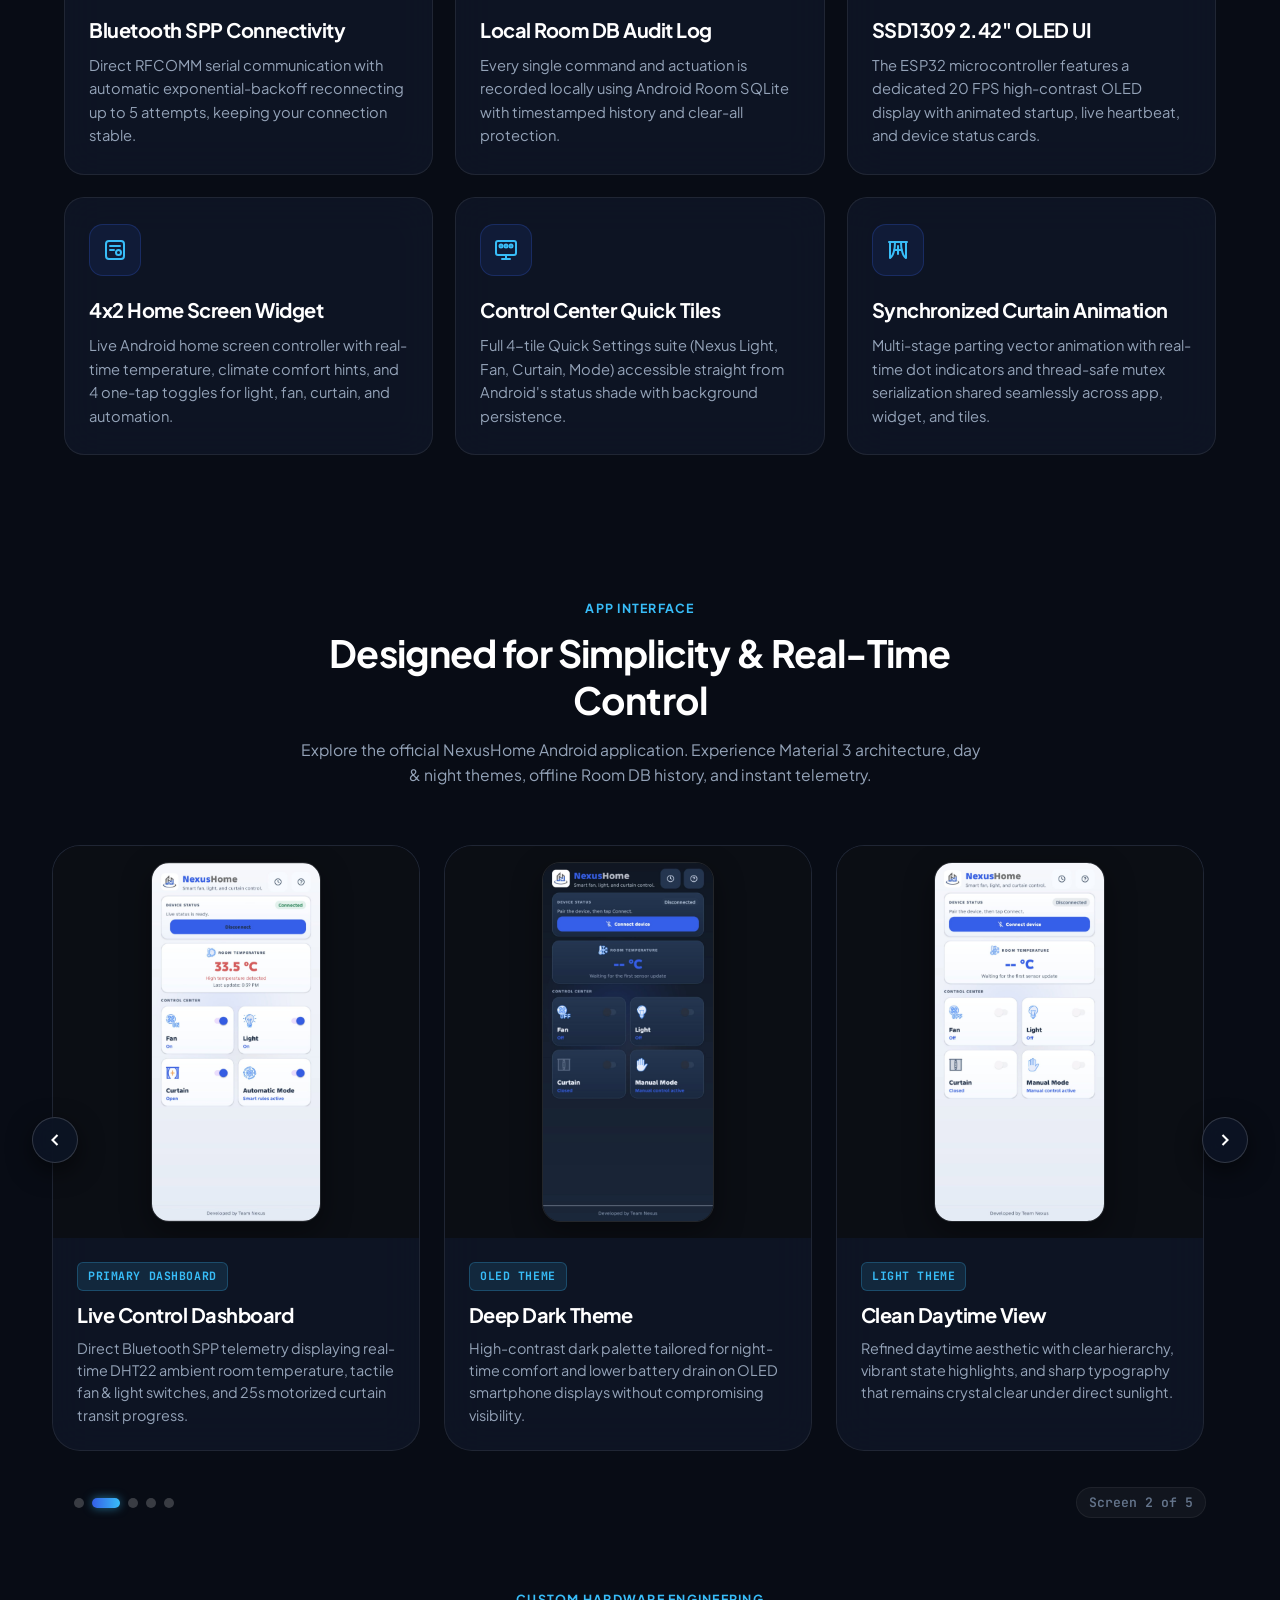
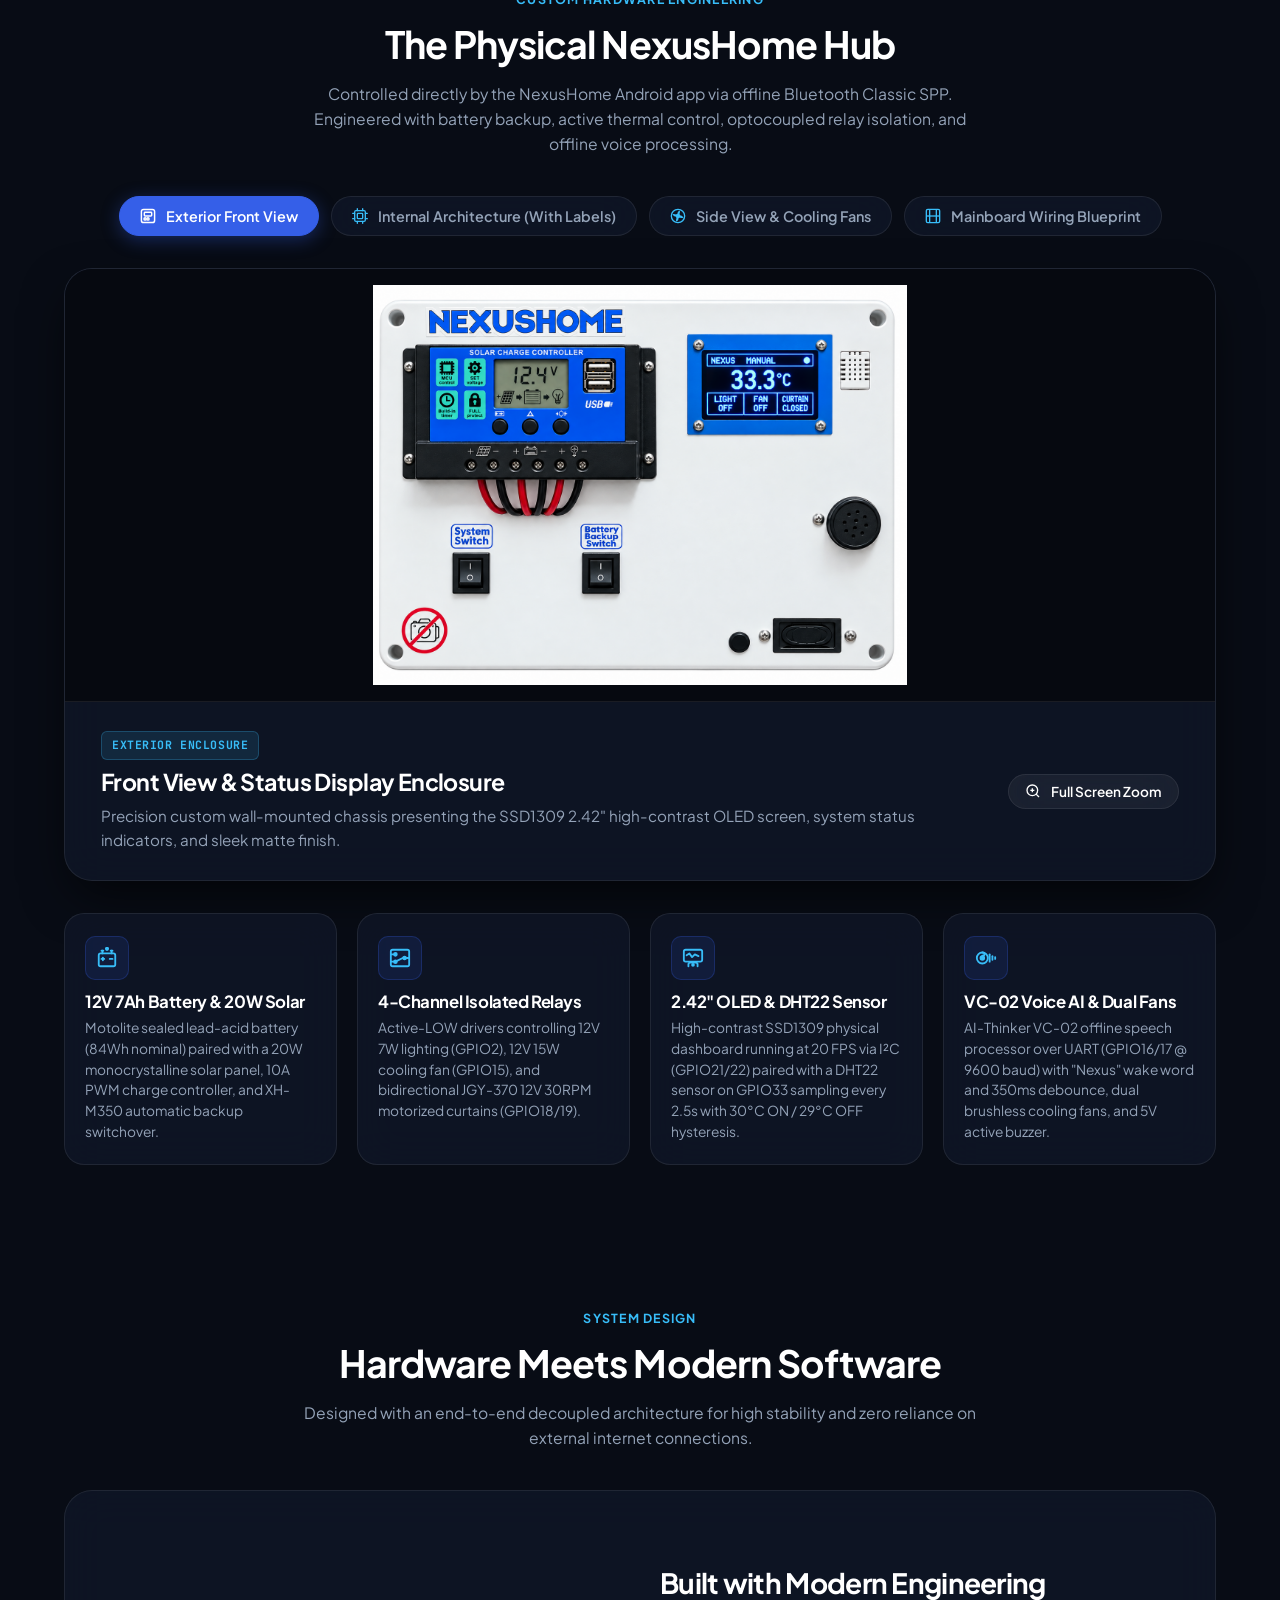
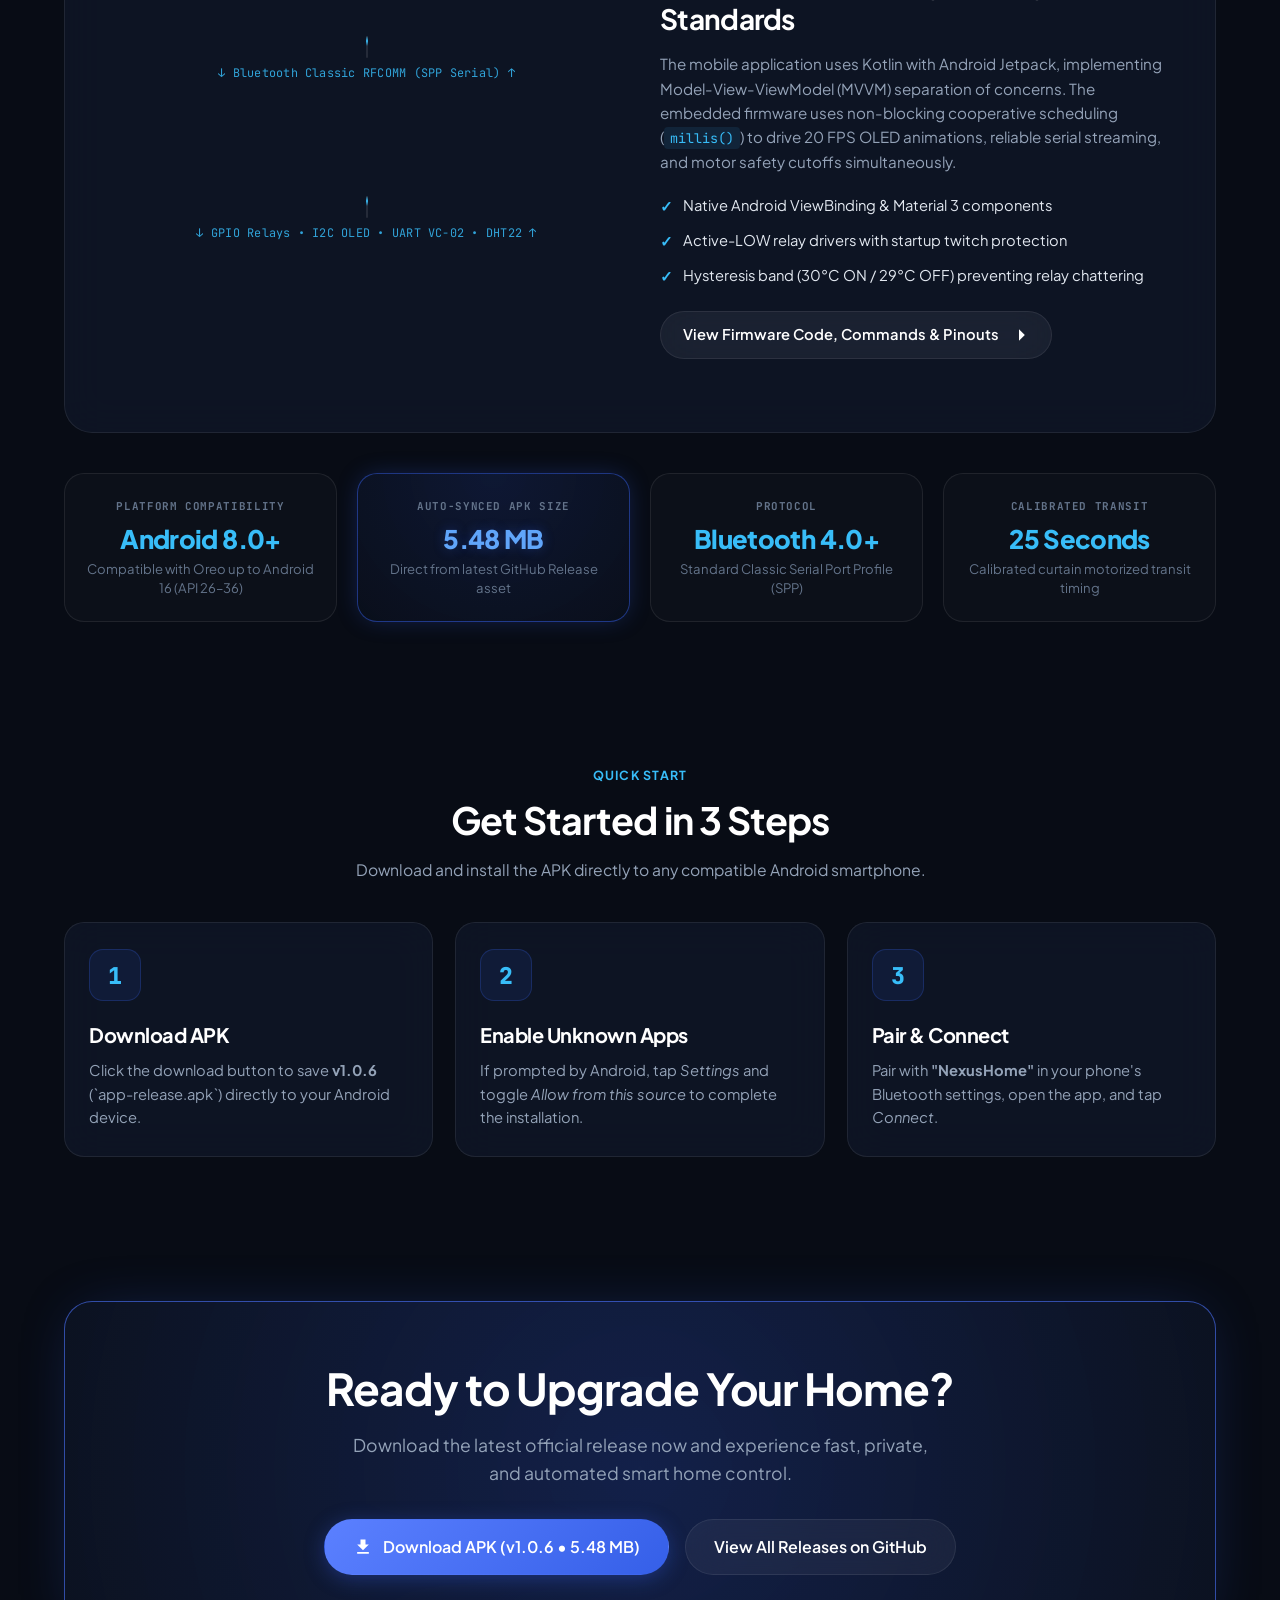
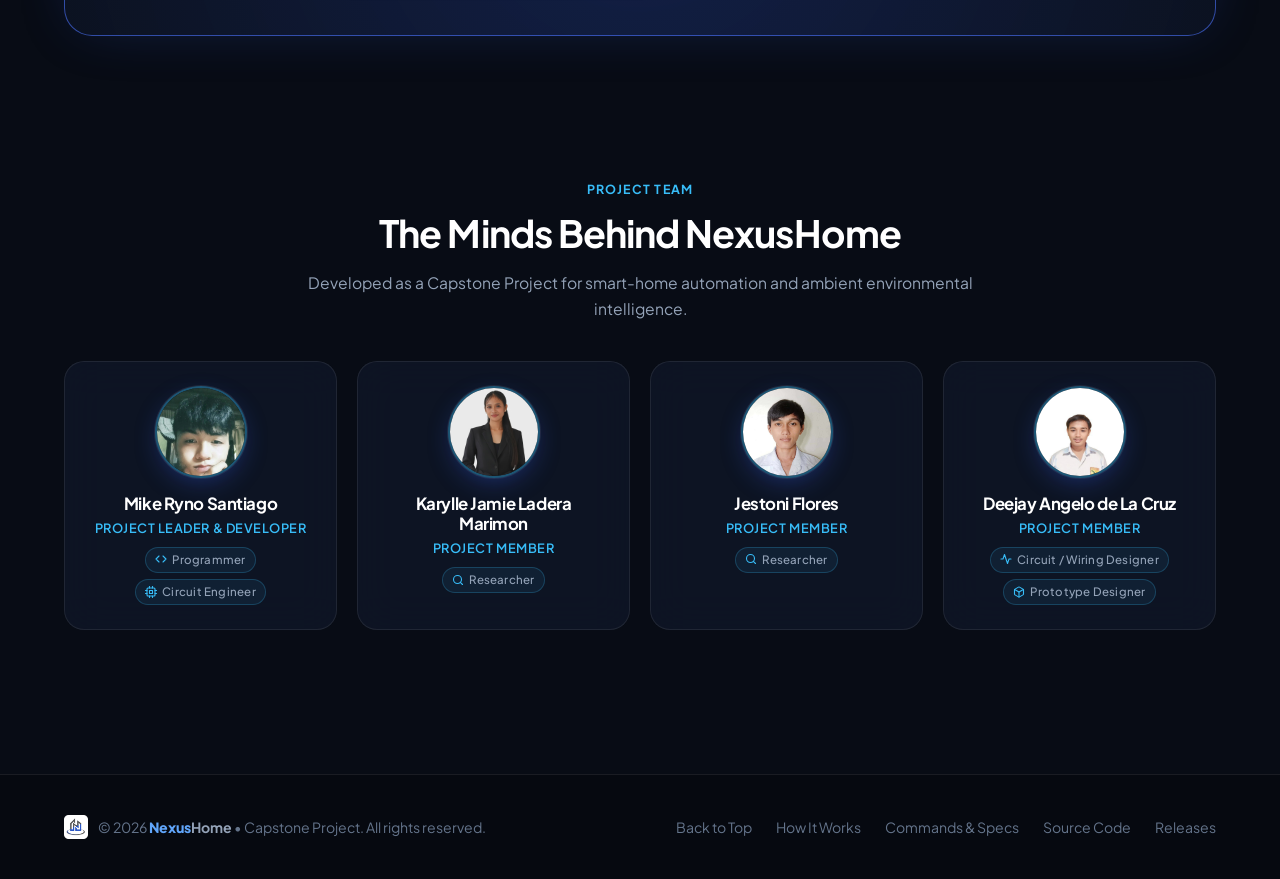
==== commit 8570bbc3: "docs(team): add Prototype Designer role to Deejay Angelo de La Cruz" ====
--- a/website/index.html
+++ b/website/index.html
@@ -857,6 +857,10 @@
                 <svg viewBox="0 0 24 24" width="12" height="12" fill="none" stroke="currentColor" stroke-width="2.2" stroke-linecap="round" stroke-linejoin="round"><polyline points="22 12 18 12 15 21 9 3 6 12 2 12"></polyline></svg>
                 Circuit / Wiring Designer
               </span>
+              <span class="team-badge">
+                <svg viewBox="0 0 24 24" width="12" height="12" fill="none" stroke="currentColor" stroke-width="2.2" stroke-linecap="round" stroke-linejoin="round"><path d="M21 16V8a2 2 0 0 0-1-1.73l-7-4a2 2 0 0 0-2 0l-7 4A2 2 0 0 0 3 8v8a2 2 0 0 0 1 1.73l7 4a2 2 0 0 0 2 0l7-4A2 2 0 0 0 21 16z"></path><polyline points="3.27 6.96 12 12.01 20.73 6.96"></polyline><line x1="12" y1="22.08" x2="12" y2="12"></line></svg>
+                Prototype Designer
+              </span>
             </div>
           </div>
         </div>
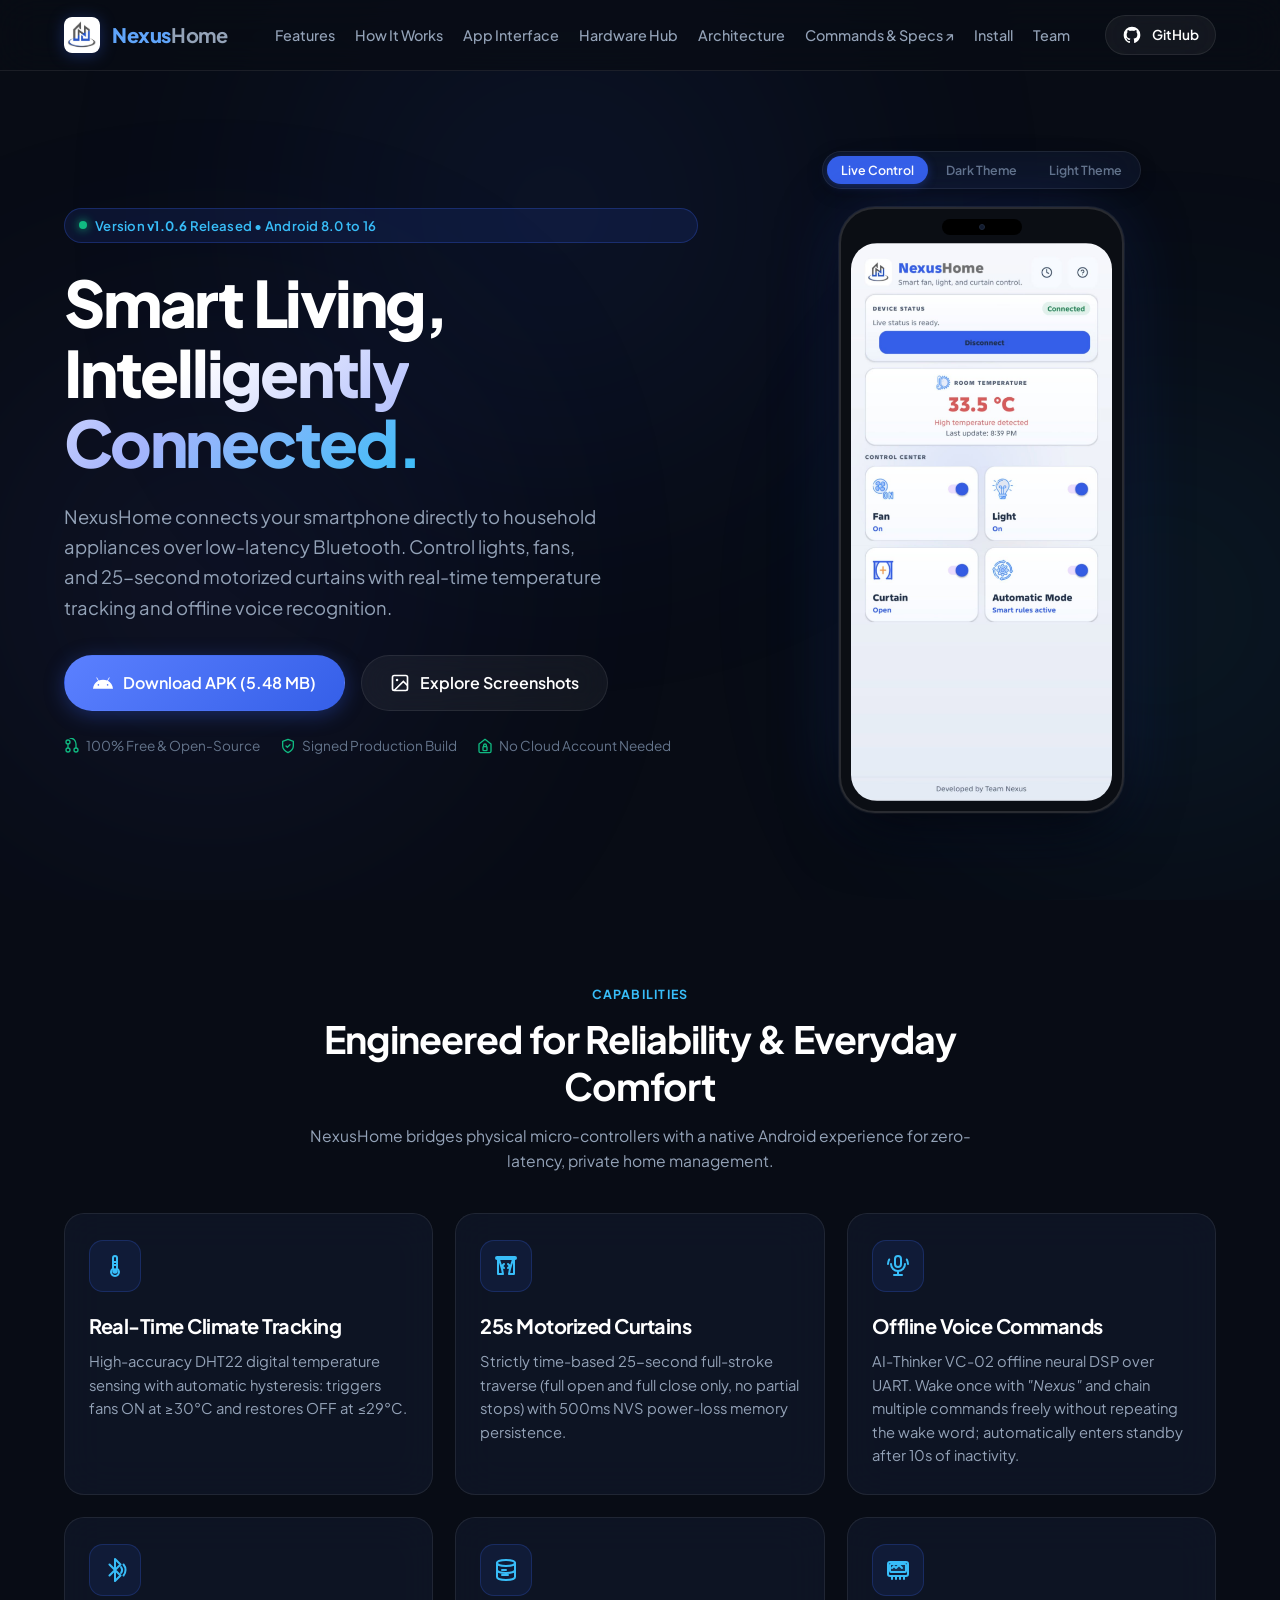
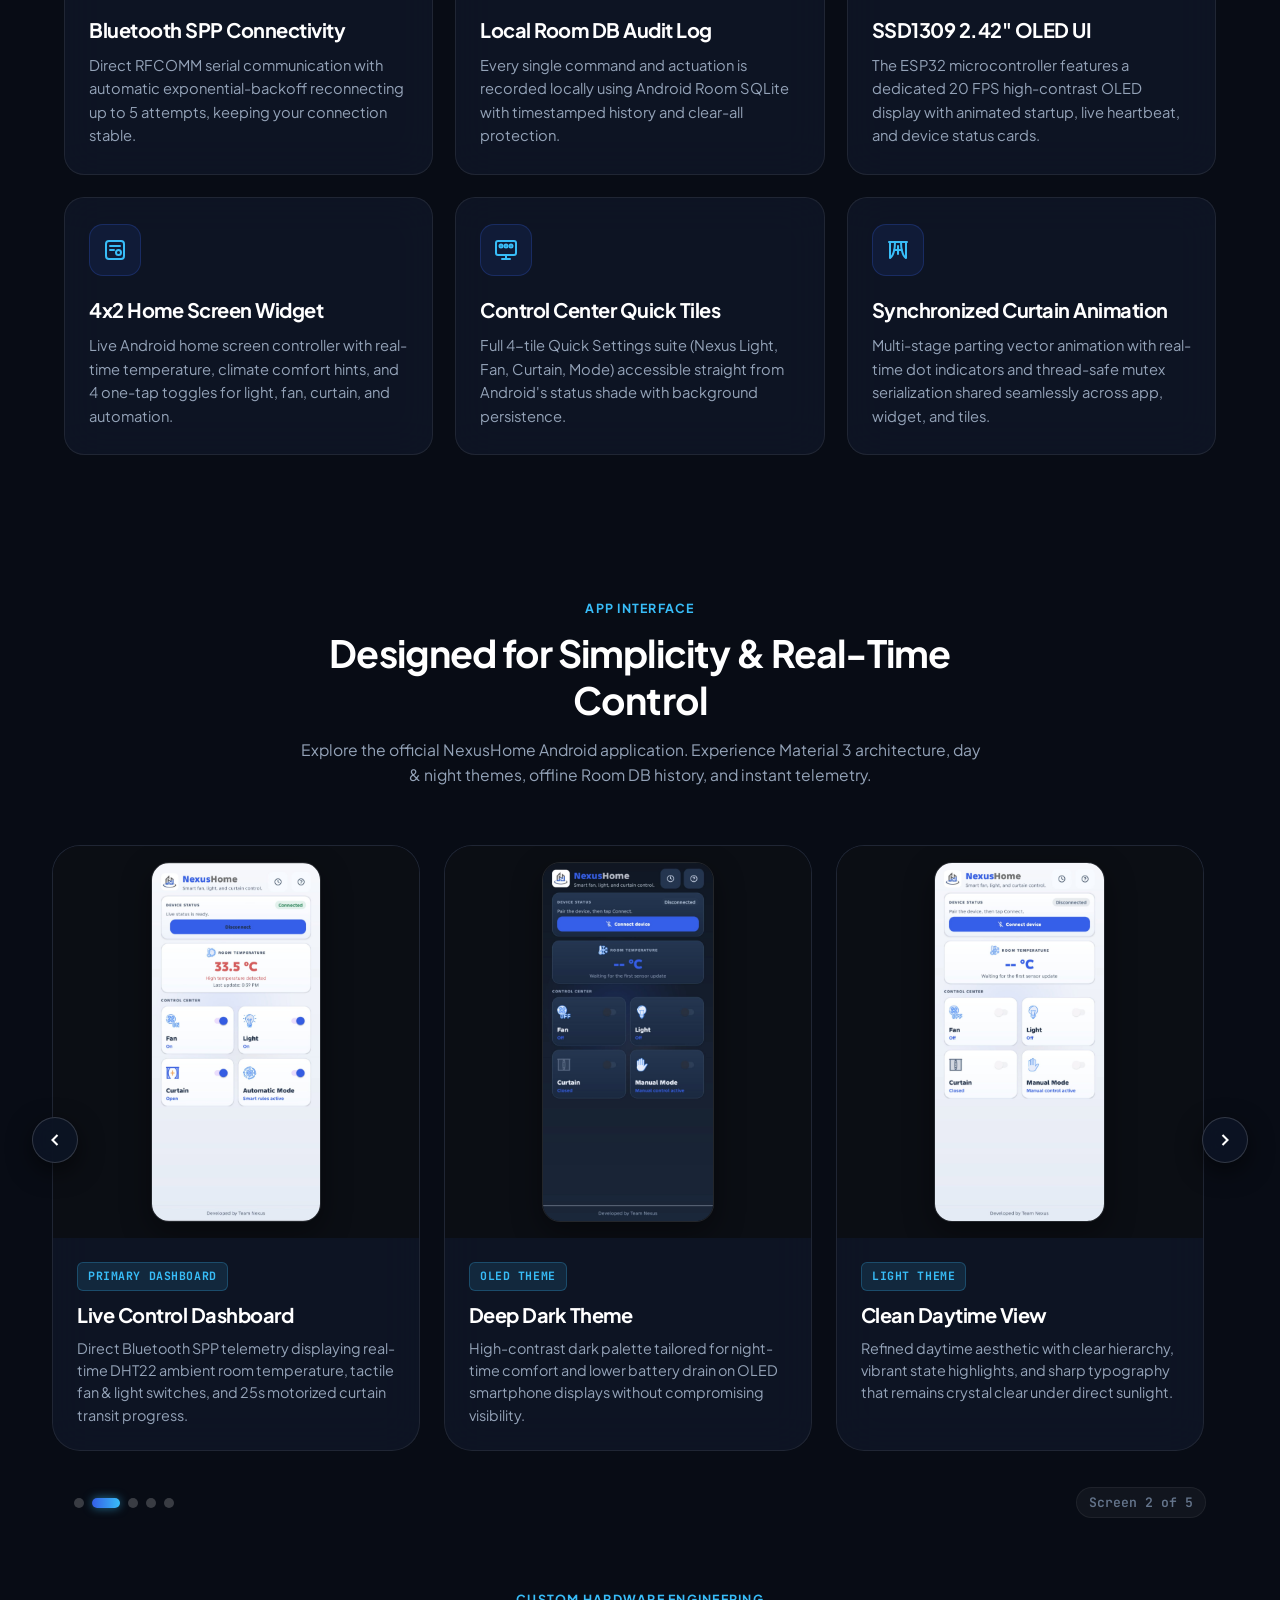
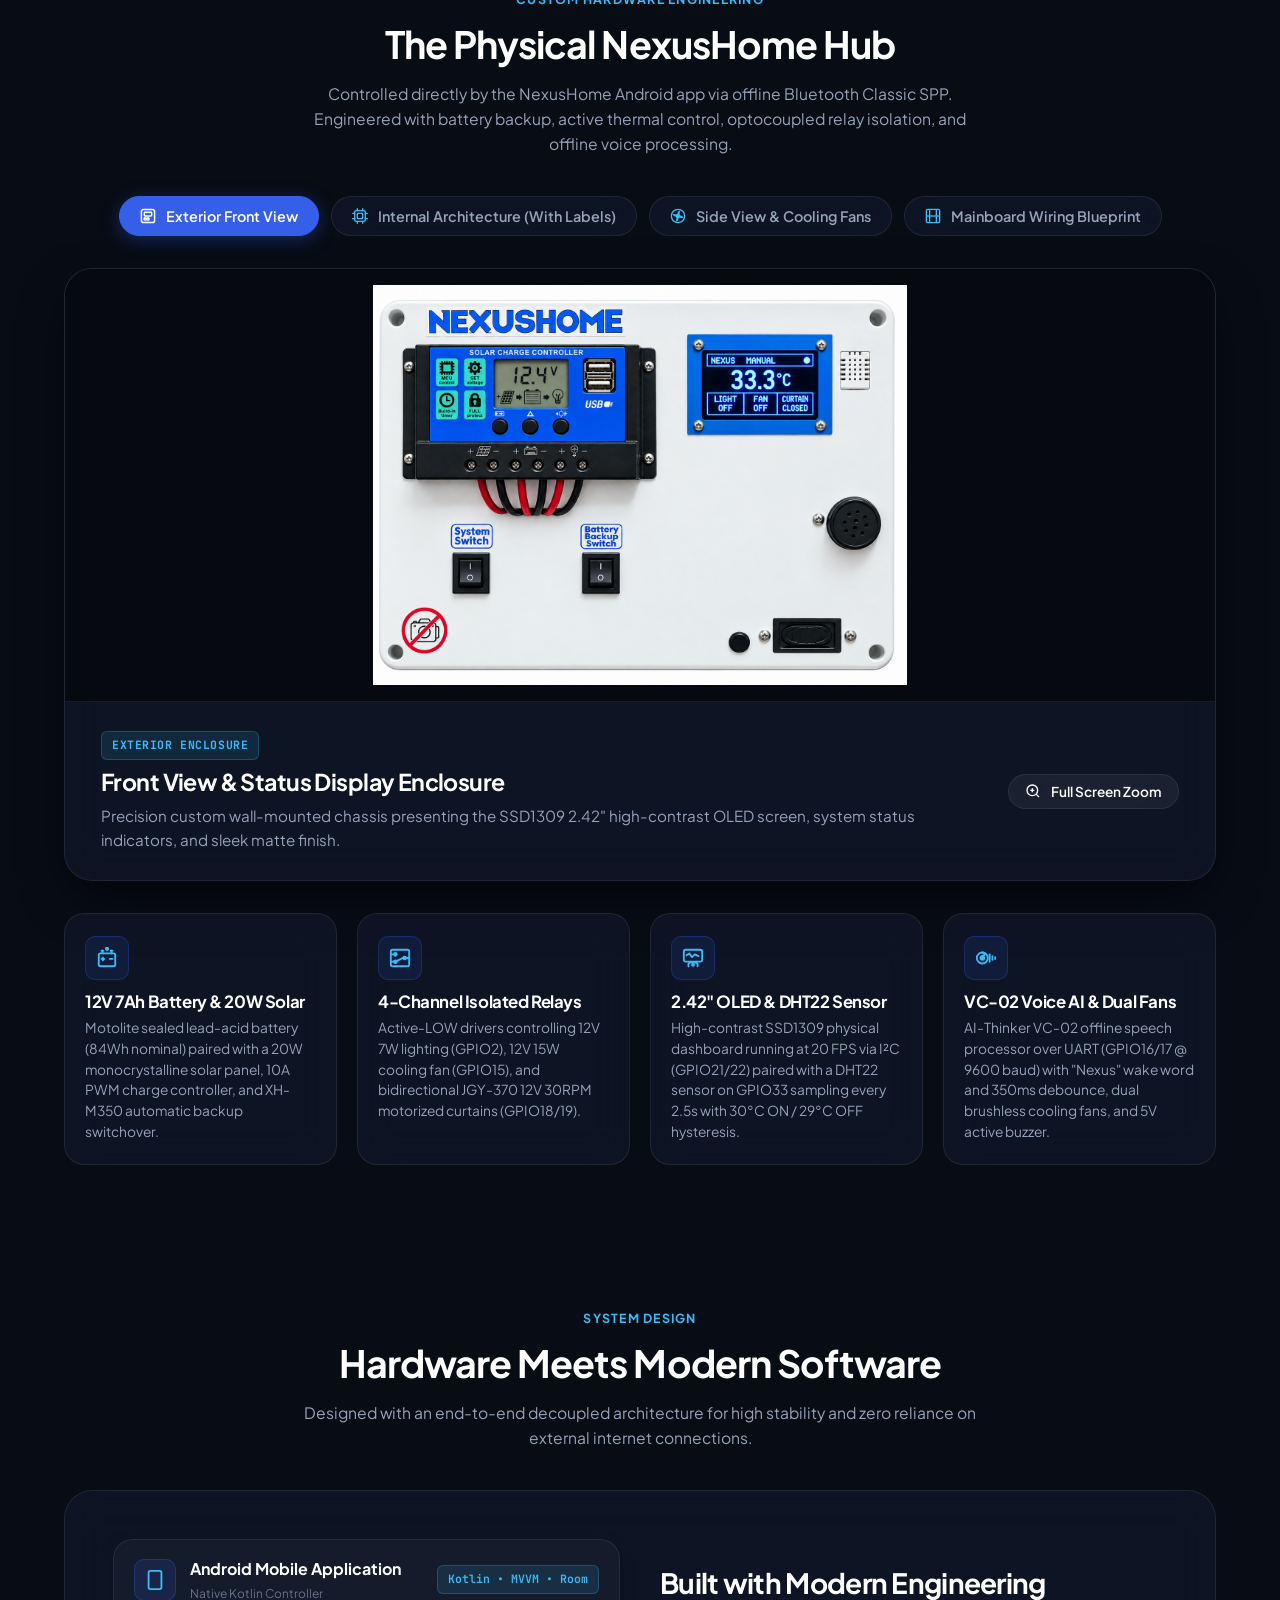
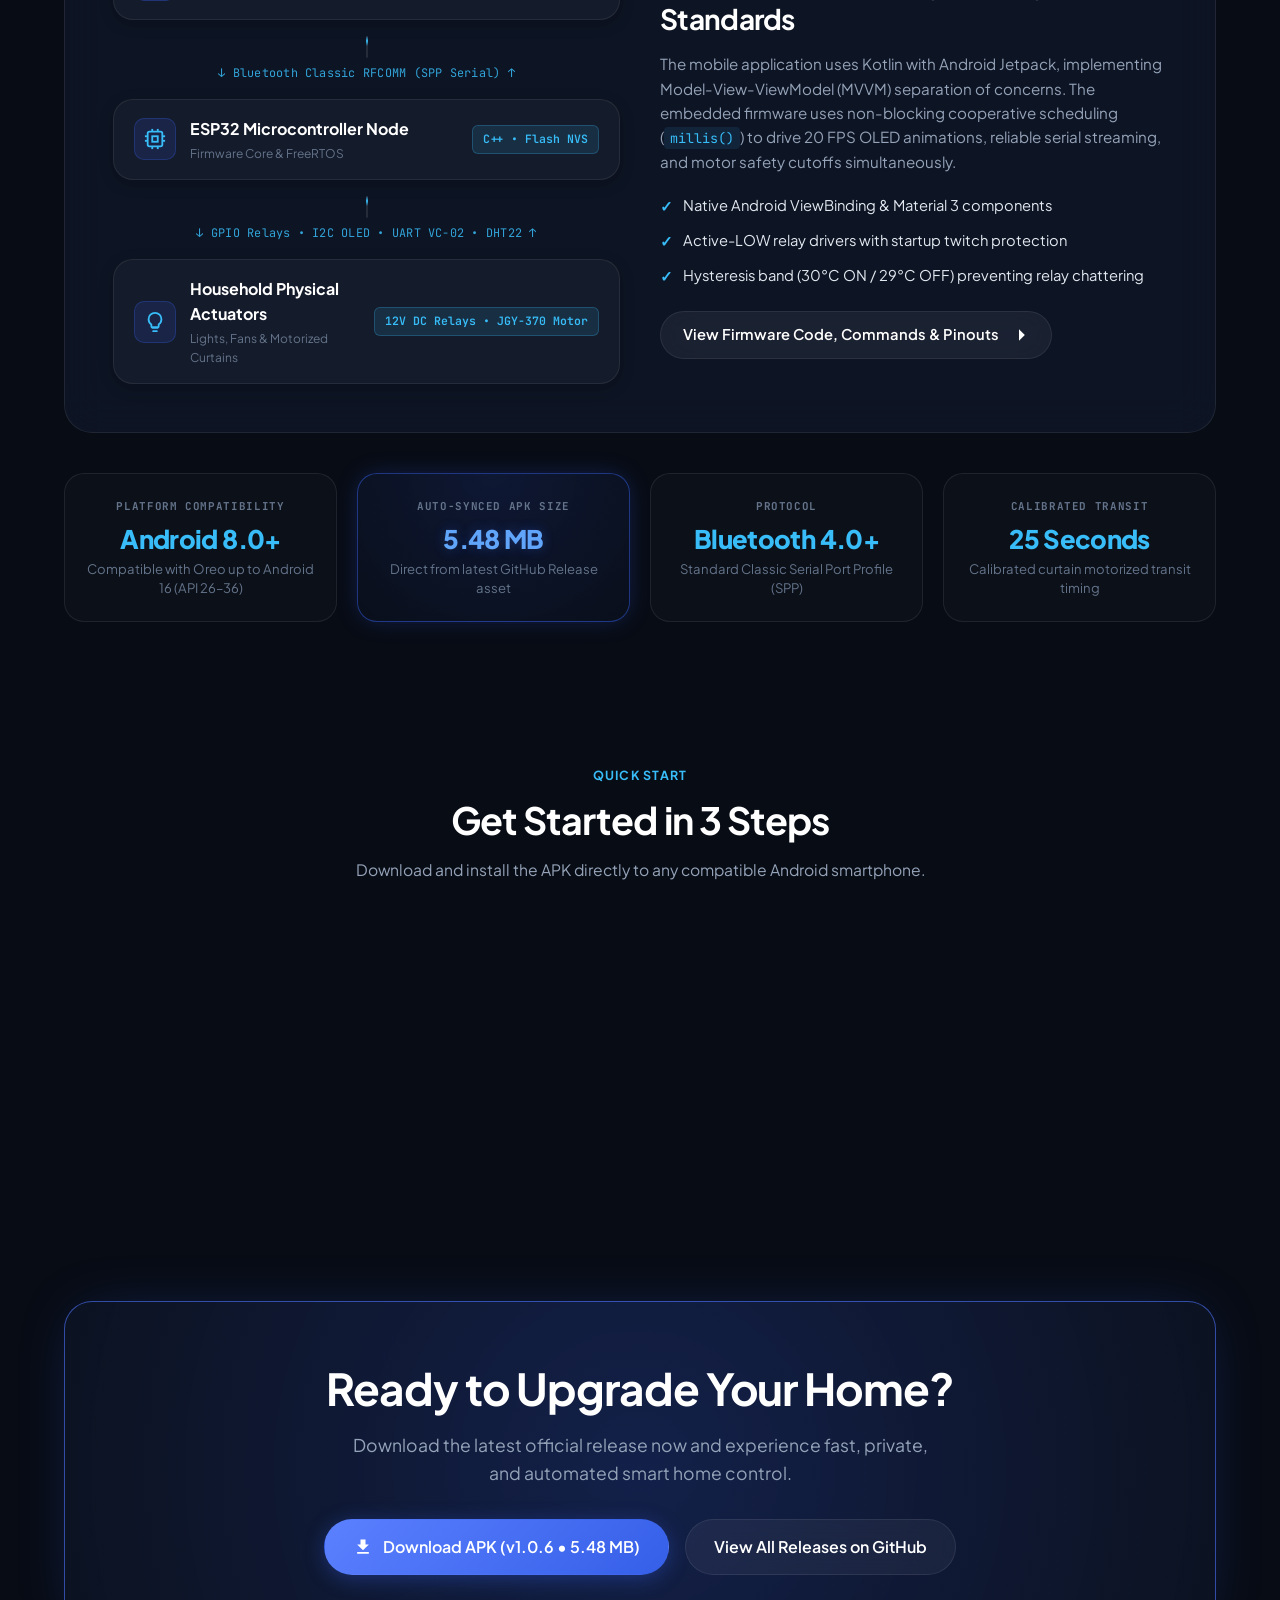
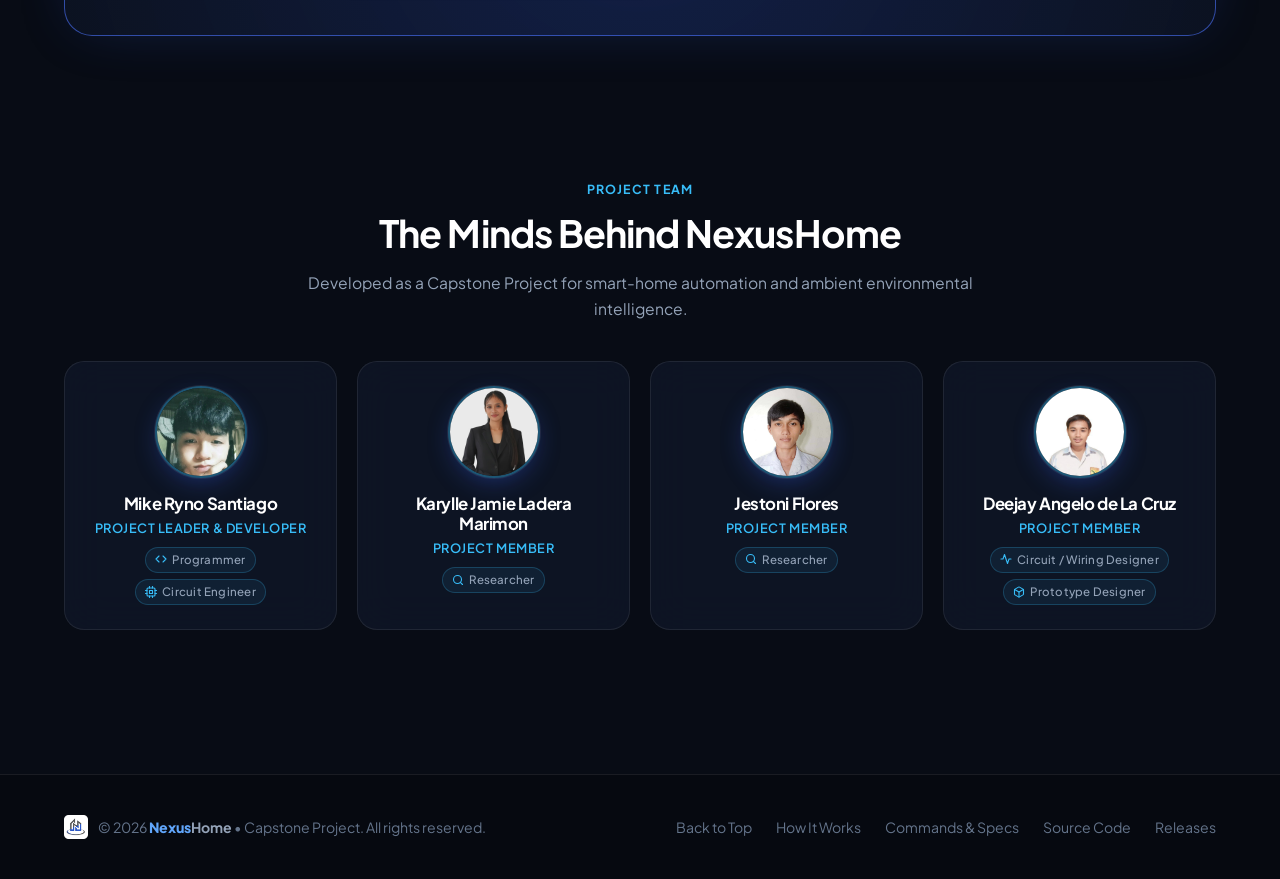
==== commit a9f347ba: "docs: clarify VC-02 10s auto-goodbye session and strictly time-based full open/close curtains" ====
--- a/website/index.html
+++ b/website/index.html
@@ -219,7 +219,7 @@
               </svg>
             </div>
             <h3 class="feature-title">25s Motorized Curtains</h3>
-            <p class="feature-text">Timed bidirectional relay control with power-loss memory persistence (NVS) to ensure smooth full-traverse opening and closing cycles.</p>
+            <p class="feature-text">Strictly time-based 25-second full-stroke traverse (full open and full close only, no partial stops) with 500ms NVS power-loss memory persistence.</p>
           </div>
 
           <!-- Feature 3 -->
@@ -235,7 +235,7 @@
               </svg>
             </div>
             <h3 class="feature-title">Offline Voice Commands</h3>
-            <p class="feature-text">Built-in VC-02 speech module over UART for instant offline voice control: <em>"lights on/off"</em>, <em>"fan on/off"</em>, <em>"open/close curtain"</em>, <em>"automatic mode"</em>, and <em>"user mode"</em> (displays MANUAL on OLED).</p>
+            <p class="feature-text">AI-Thinker VC-02 offline neural DSP over UART. Wake once with <em>"Nexus"</em> and chain multiple commands freely without repeating the wake word; automatically enters standby after 10s of inactivity.</p>
           </div>
 
           <!-- Feature 4 -->
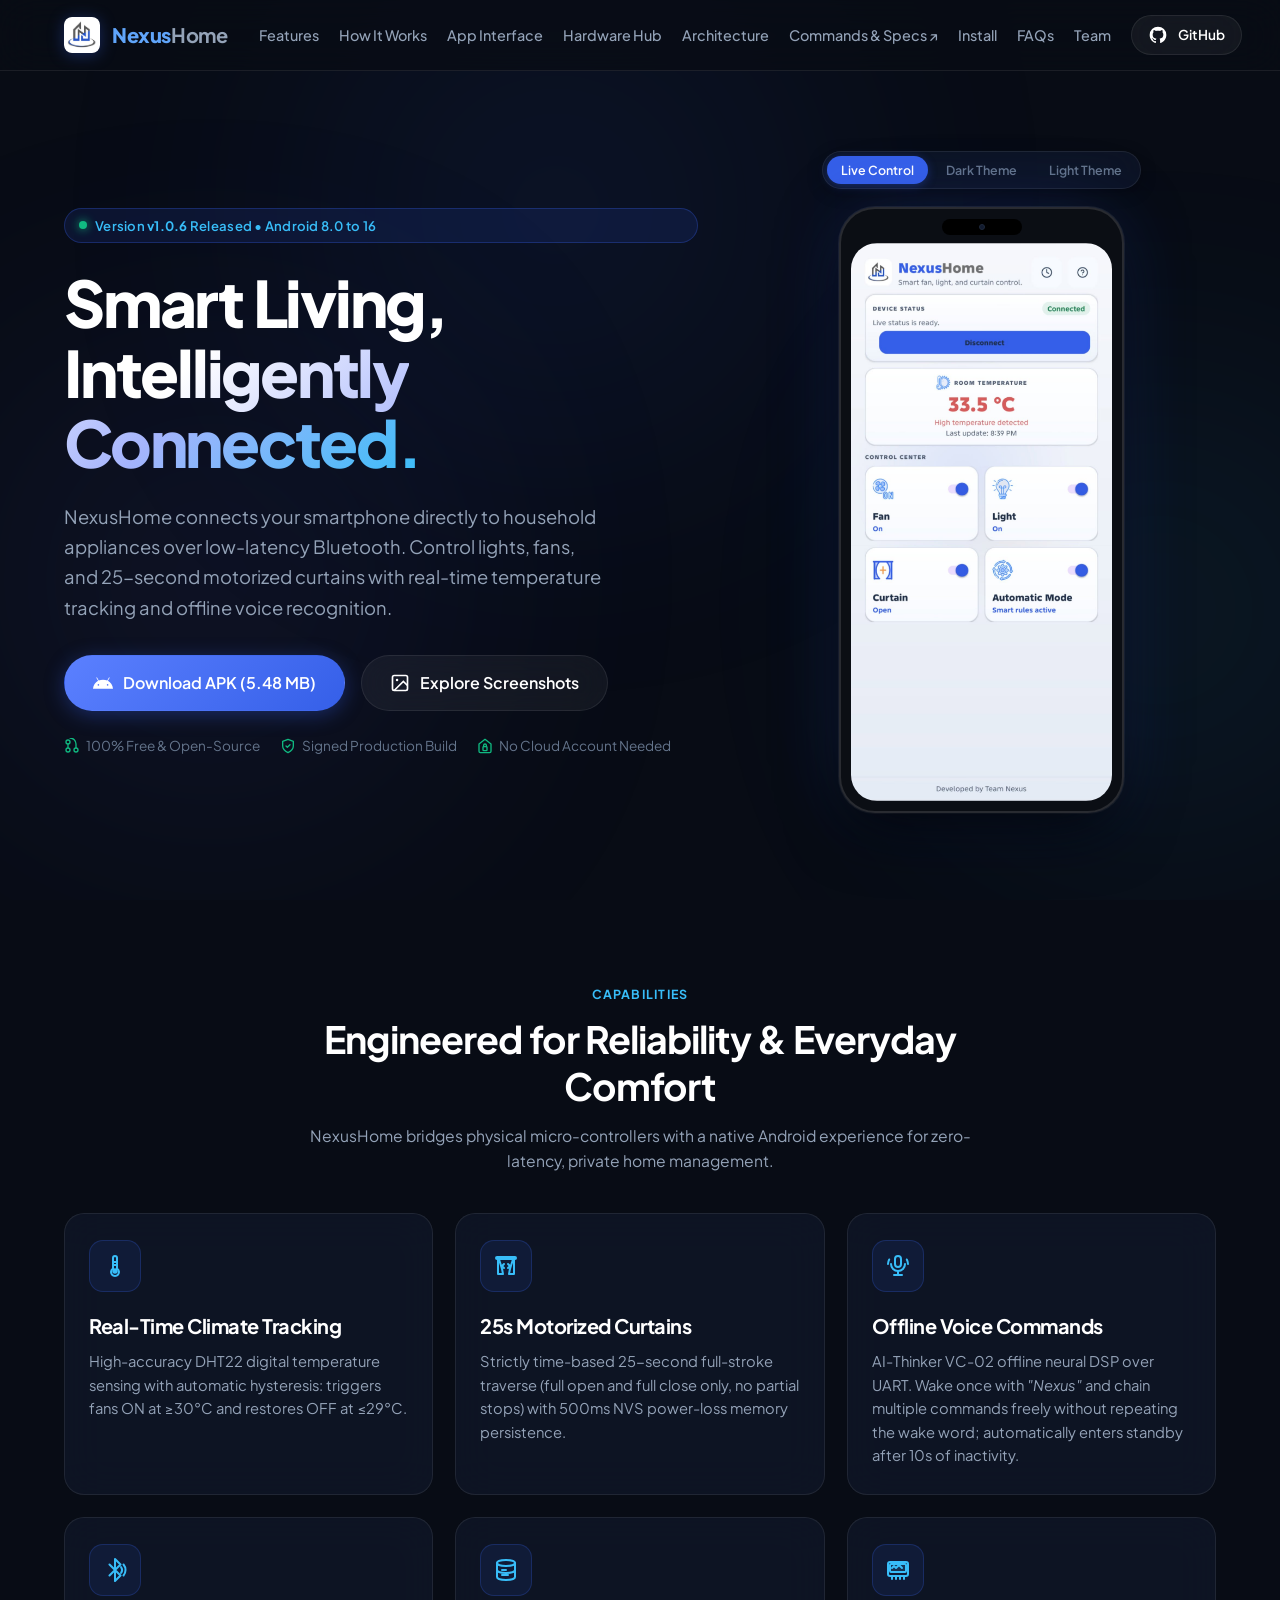
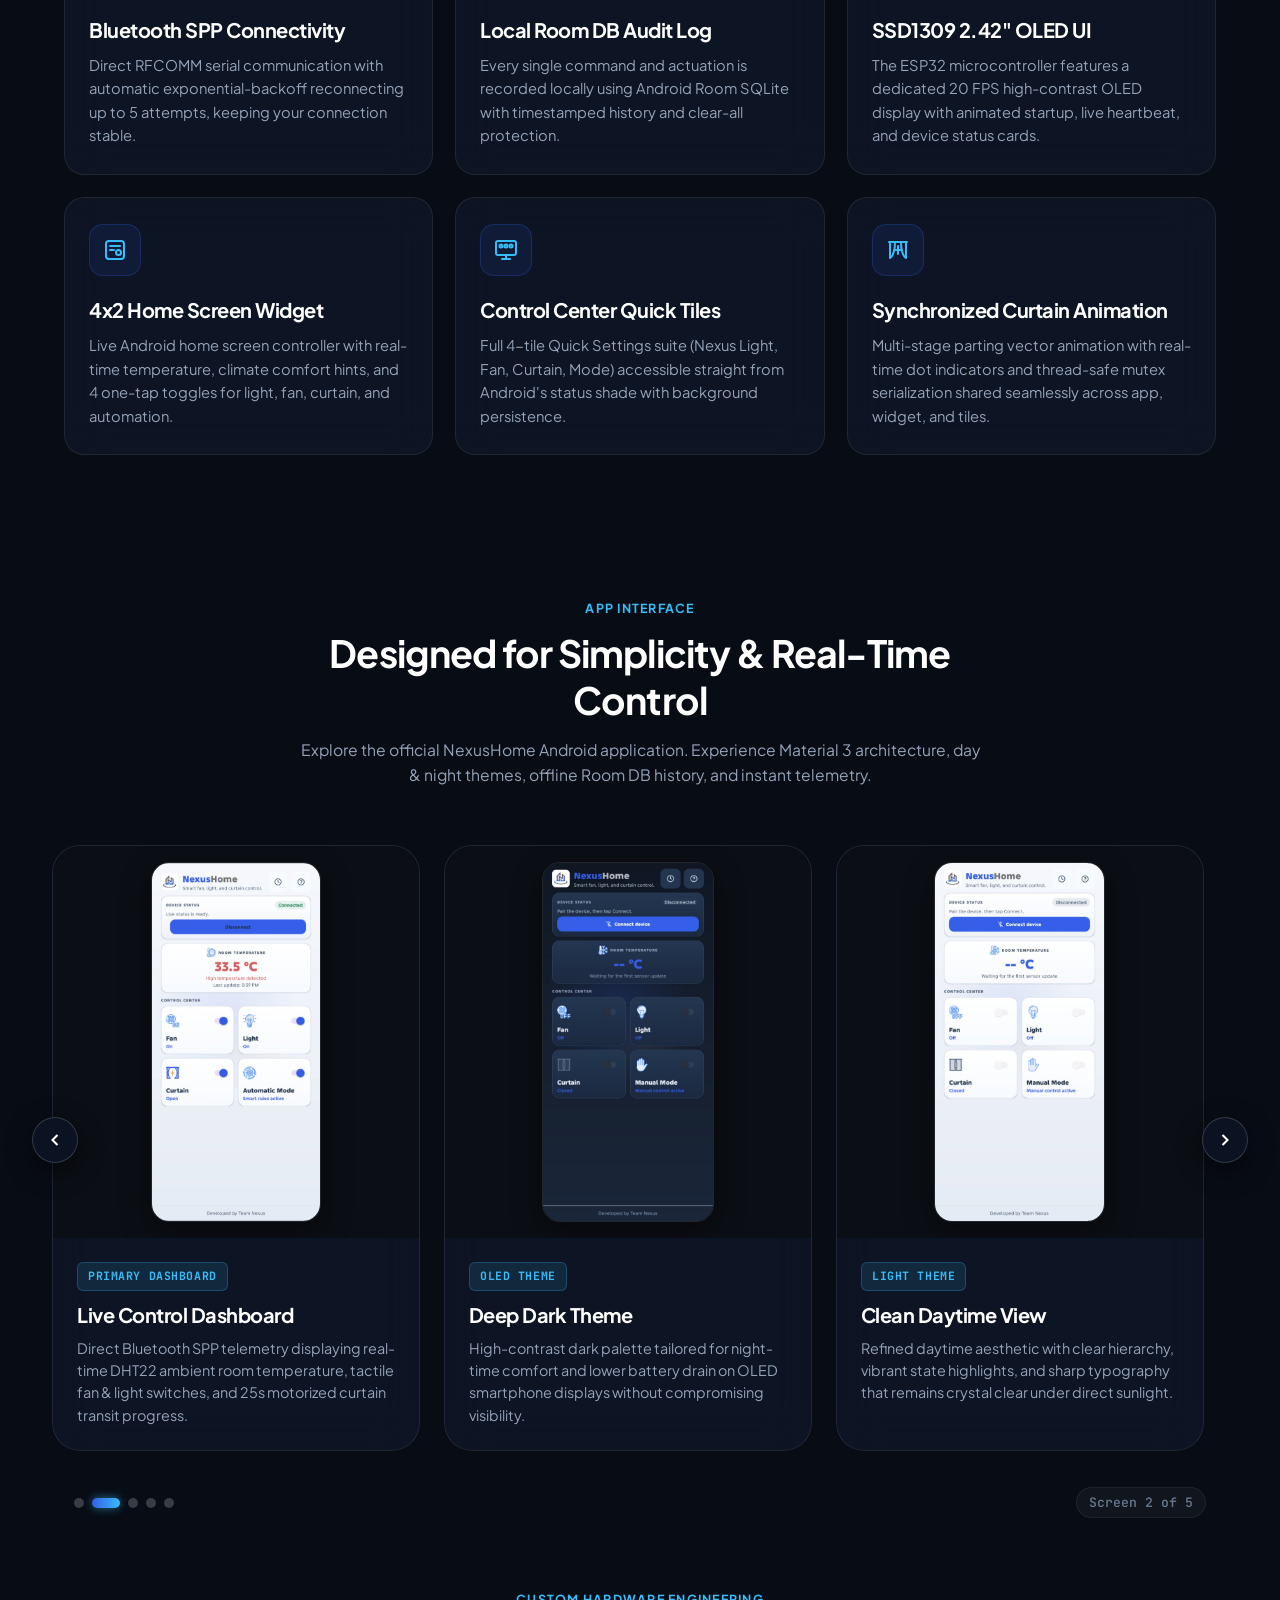
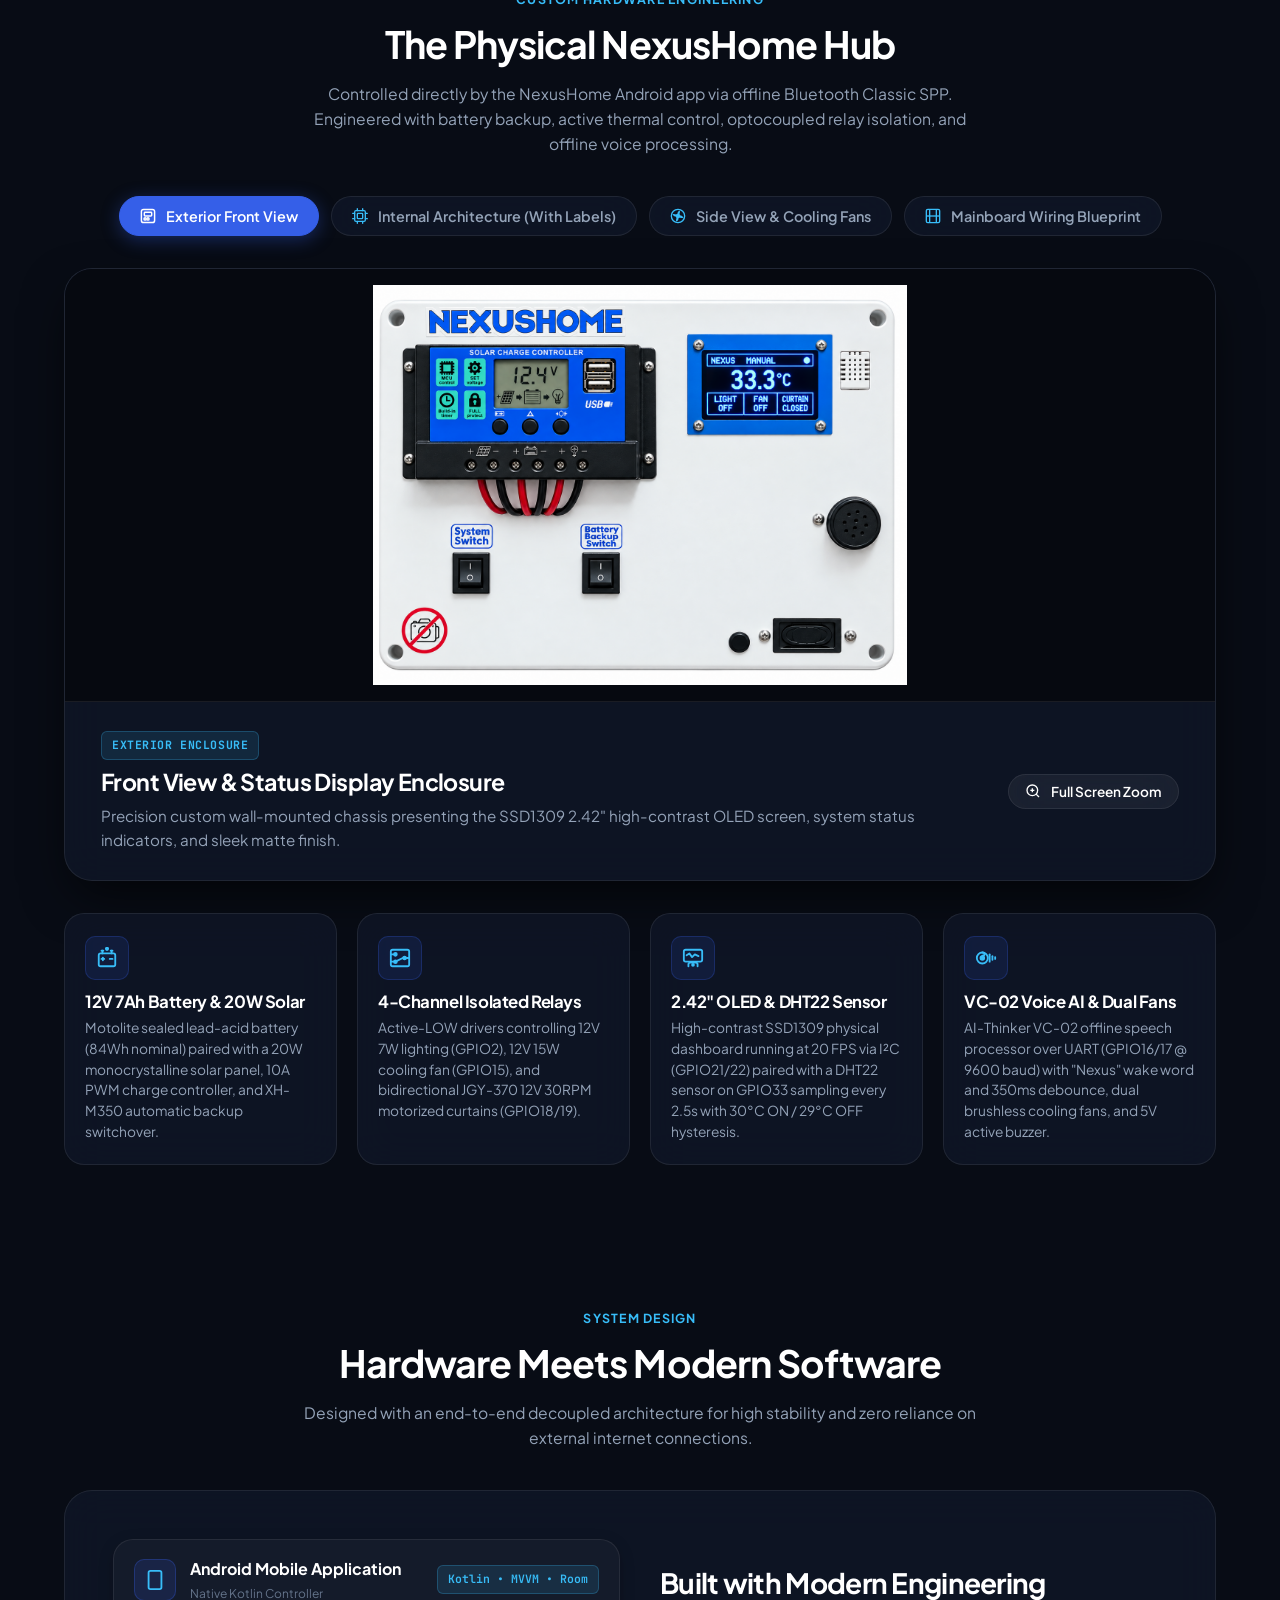
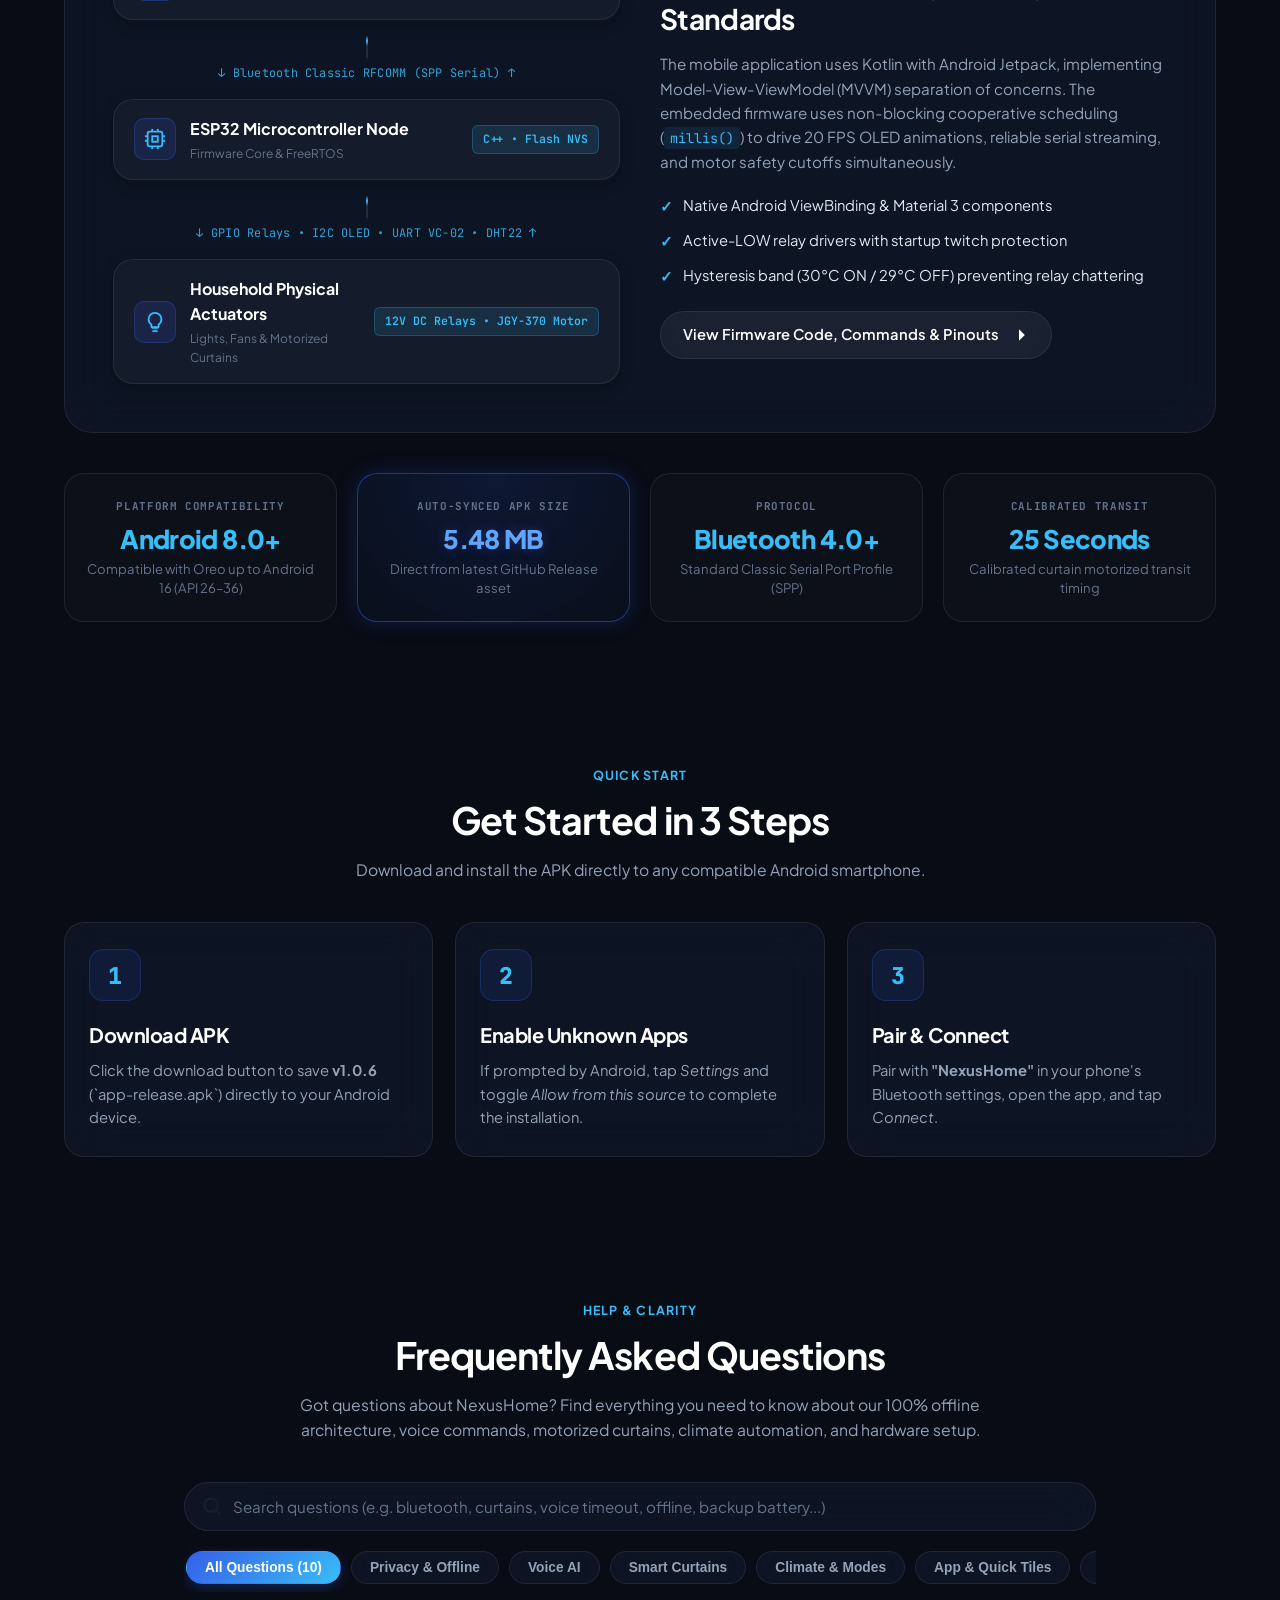
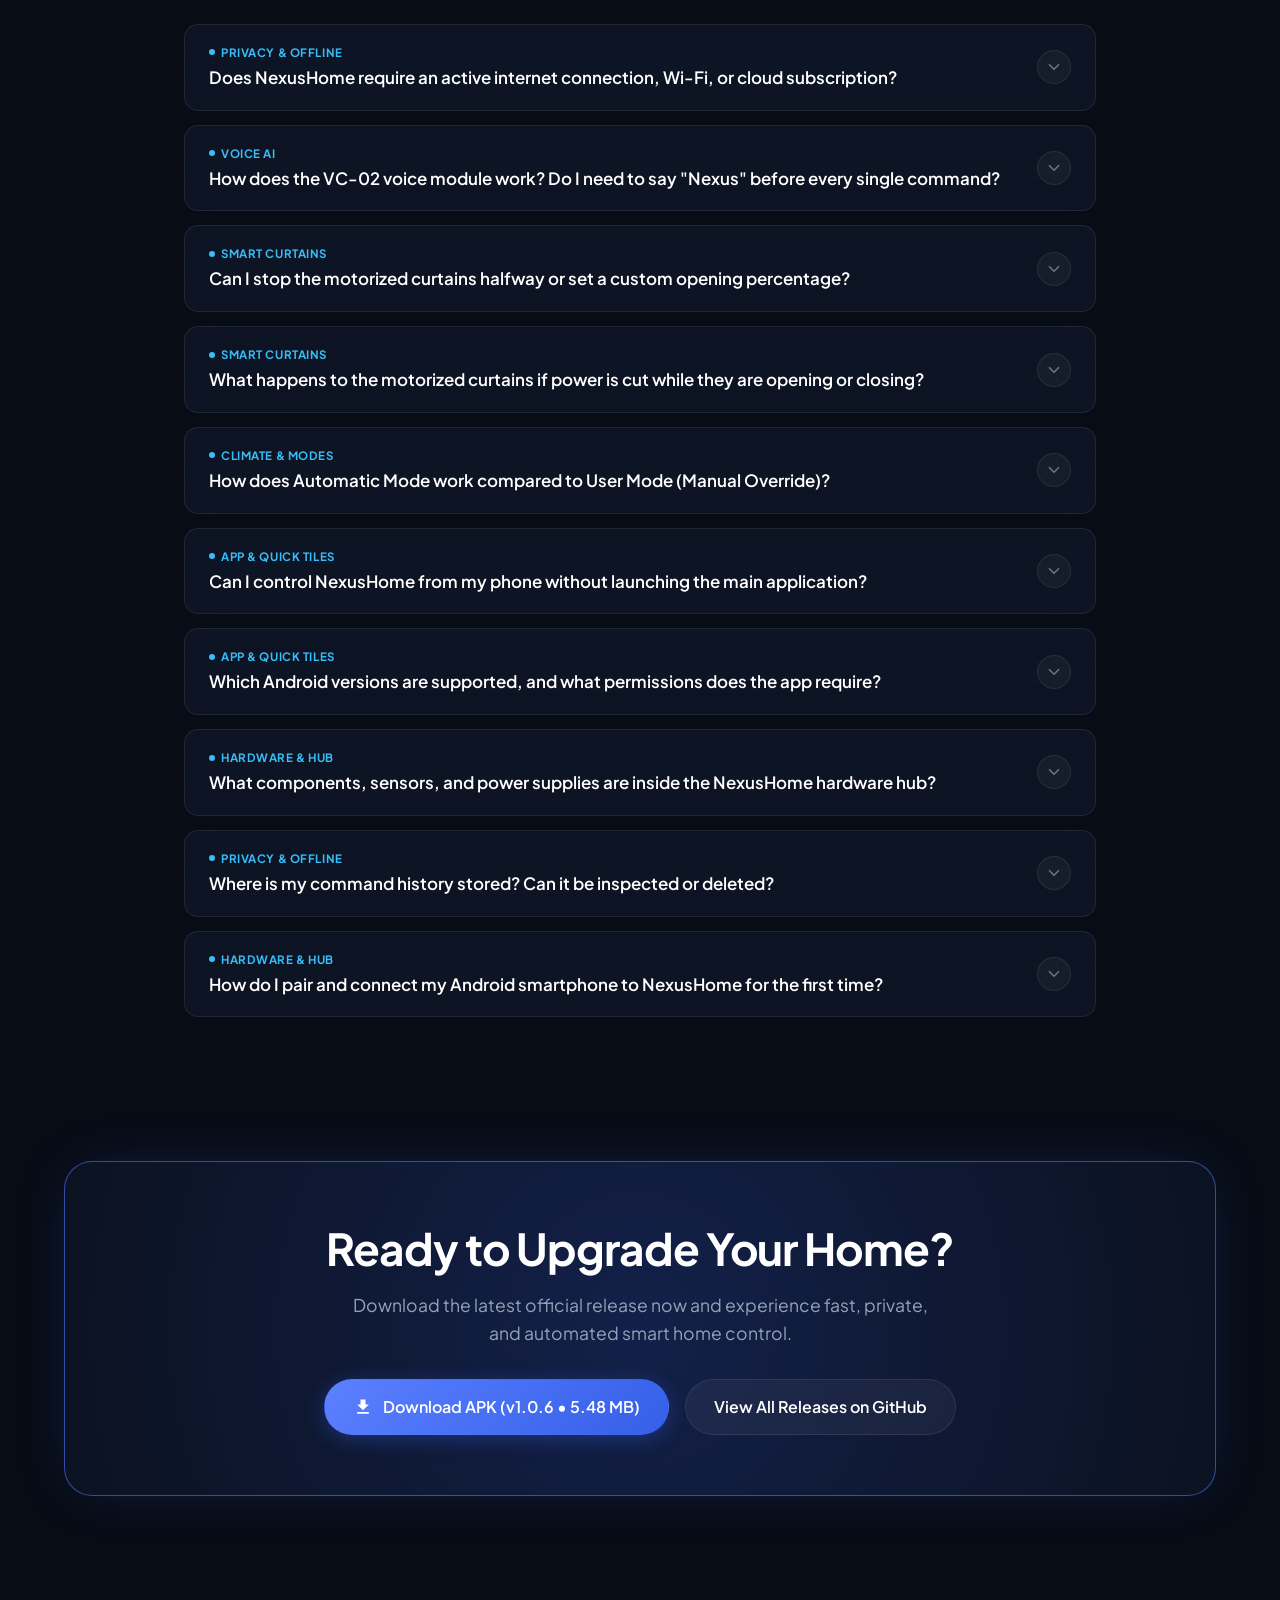
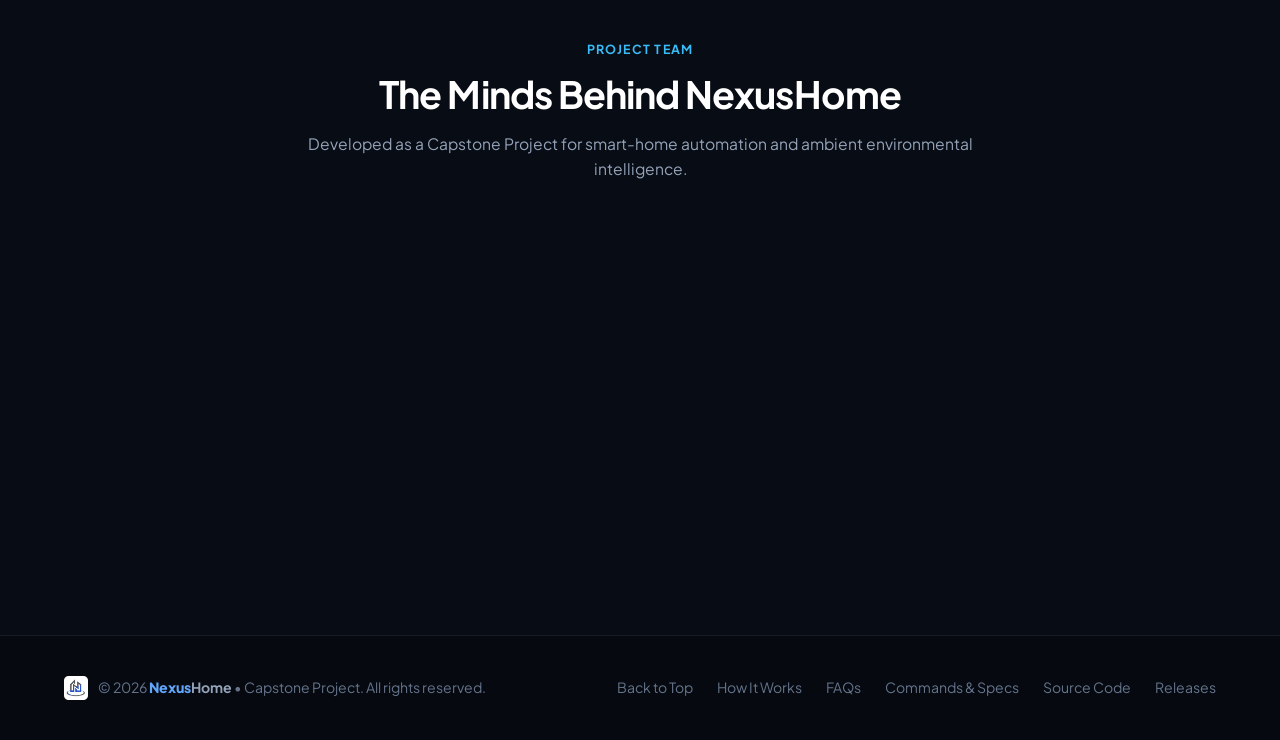
==== commit 84b64f0c: "feat(web): add interactive FAQs section with live search and category filters" ====
--- a/website/index.html
+++ b/website/index.html
@@ -57,6 +57,7 @@
           <li><a href="#architecture" class="nav-link">Architecture</a></li>
           <li><a href="specs.html#protocol" class="nav-link">Commands & Specs ↗</a></li>
           <li><a href="#install" class="nav-link">Install</a></li>
+          <li><a href="#faq" class="nav-link">FAQs</a></li>
           <li><a href="#team" class="nav-link">Team</a></li>
           <li class="nav-mobile-item">
             <a href="https://github.com/oursprojects/NexusHome/releases/latest/download/app-release.apk" class="btn btn-primary btn-sm dynamic-apk-link nav-mobile-btn">
@@ -765,6 +766,303 @@
       </div>
     </section>
 
+    <!-- Frequently Asked Questions (FAQ) Section -->
+    <section class="section" id="faq">
+      <div class="container faq-container">
+        <div class="section-head">
+          <span class="section-tag">Help & Clarity</span>
+          <h2 class="section-title">Frequently Asked Questions</h2>
+          <p class="section-desc">Got questions about NexusHome? Find everything you need to know about our 100% offline architecture, voice commands, motorized curtains, climate automation, and hardware setup.</p>
+        </div>
+
+        <!-- FAQ Controls: Instant Search & Category Filters -->
+        <div class="faq-controls">
+          <div class="faq-search-wrapper">
+            <svg class="faq-search-icon" viewBox="0 0 24 24" fill="none" stroke="currentColor" stroke-width="2" stroke-linecap="round" stroke-linejoin="round">
+              <circle cx="11" cy="11" r="8"></circle>
+              <line x1="21" y1="21" x2="16.65" y2="16.65"></line>
+            </svg>
+            <input type="text" id="faqSearchInput" class="faq-search-input" placeholder="Search questions (e.g. bluetooth, curtains, voice timeout, offline, backup battery...)" aria-label="Search frequently asked questions">
+            <button type="button" id="faqSearchClear" class="faq-search-clear" aria-label="Clear search input">
+              <svg viewBox="0 0 24 24" width="14" height="14" fill="none" stroke="currentColor" stroke-width="2.5"><line x1="18" y1="6" x2="6" y2="18"></line><line x1="6" y1="6" x2="18" y2="18"></line></svg>
+            </button>
+          </div>
+
+          <div class="faq-filter-bar" role="tablist" aria-label="Filter FAQ by topic">
+            <button type="button" class="faq-pill active" data-filter="all">All Questions (10)</button>
+            <button type="button" class="faq-pill" data-filter="offline">Privacy & Offline</button>
+            <button type="button" class="faq-pill" data-filter="voice">Voice AI</button>
+            <button type="button" class="faq-pill" data-filter="curtains">Smart Curtains</button>
+            <button type="button" class="faq-pill" data-filter="climate">Climate & Modes</button>
+            <button type="button" class="faq-pill" data-filter="app">App & Quick Tiles</button>
+            <button type="button" class="faq-pill" data-filter="hardware">Hardware & Hub</button>
+          </div>
+        </div>
+
+        <!-- FAQ Accordion List -->
+        <div class="faq-list" id="faqList">
+
+          <!-- FAQ 1: Offline / No Internet -->
+          <div class="faq-item" id="faq-offline" data-category="offline">
+            <button type="button" class="faq-header" aria-expanded="false">
+              <div class="faq-header-content">
+                <span class="faq-category-badge">Privacy & Offline</span>
+                <span class="faq-question-text">Does NexusHome require an active internet connection, Wi-Fi, or cloud subscription?</span>
+              </div>
+              <div class="faq-chevron-box">
+                <svg class="faq-chevron-icon" viewBox="0 0 24 24" fill="none" stroke="currentColor" stroke-width="2.2" stroke-linecap="round" stroke-linejoin="round">
+                  <polyline points="6 9 12 15 18 9"></polyline>
+                </svg>
+              </div>
+            </button>
+            <div class="faq-content">
+              <div class="faq-answer">
+                <p><strong>No, absolutely not.</strong> NexusHome is engineered as an entirely self-contained, 100% offline ecosystem.</p>
+                <ul>
+                  <li><strong>Local Bluetooth SPP:</strong> Direct RFCOMM serial connectivity pairs your Android smartphone directly with the ESP32. No home Wi-Fi network, cloud brokers, or external routers are needed.</li>
+                  <li><strong>Edge Neural Speech Processor:</strong> The AI-Thinker VC-02 module runs voice recognition locally on its dedicated neural audio DSP. Spoken commands are parsed on hardware in under 200 ms with zero internet.</li>
+                  <li><strong>Zero Tracking & Zero Fees:</strong> Your telemetry and home activity stay confined inside your room. There are no monthly subscriptions, account sign-ups, or remote telemetry servers.</li>
+                </ul>
+              </div>
+            </div>
+          </div>
+
+          <!-- FAQ 2: Voice AI Flow & Timeout -->
+          <div class="faq-item" id="faq-voice-nexus" data-category="voice">
+            <button type="button" class="faq-header" aria-expanded="false">
+              <div class="faq-header-content">
+                <span class="faq-category-badge">Voice AI</span>
+                <span class="faq-question-text">How does the VC-02 voice module work? Do I need to say "Nexus" before every single command?</span>
+              </div>
+              <div class="faq-chevron-box">
+                <svg class="faq-chevron-icon" viewBox="0 0 24 24" fill="none" stroke="currentColor" stroke-width="2.2" stroke-linecap="round" stroke-linejoin="round">
+                  <polyline points="6 9 12 15 18 9"></polyline>
+                </svg>
+              </div>
+            </button>
+            <div class="faq-content">
+              <div class="faq-answer">
+                <p><strong>No, you do not need to repeat "Nexus" before every command.</strong></p>
+                <p>Saying the wake word <code>"Nexus"</code> once initiates an active listening session confirmed by a pleasant audio chime. From there:</p>
+                <ul>
+                  <li><strong>Chain Commands Freely:</strong> While active, you can issue commands back-to-back without saying the wake word again (e.g. speak <em>"lights on"</em>, then <em>"fan on"</em>, then <em>"open curtain"</em>).</li>
+                  <li><strong>10-Second Inactivity Auto-Standby:</strong> If no command is received within <strong>10 seconds</strong>, or if the acoustic model detects you are conversing with someone else, Nexus automatically announces <em>"goodbye"</em> and returns to low-power standby mode waiting for the wake word again.</li>
+                  <li><strong>Manual Sleep:</strong> You can also speak <code>"goodbye"</code> or <code>"bye"</code> anytime to return to standby immediately.</li>
+                </ul>
+              </div>
+            </div>
+          </div>
+
+          <!-- FAQ 3: Curtains Binary Control -->
+          <div class="faq-item" id="faq-curtain-binary" data-category="curtains">
+            <button type="button" class="faq-header" aria-expanded="false">
+              <div class="faq-header-content">
+                <span class="faq-category-badge">Smart Curtains</span>
+                <span class="faq-question-text">Can I stop the motorized curtains halfway or set a custom opening percentage?</span>
+              </div>
+              <div class="faq-chevron-box">
+                <svg class="faq-chevron-icon" viewBox="0 0 24 24" fill="none" stroke="currentColor" stroke-width="2.2" stroke-linecap="round" stroke-linejoin="round">
+                  <polyline points="6 9 12 15 18 9"></polyline>
+                </svg>
+              </div>
+            </button>
+            <div class="faq-content">
+              <div class="faq-answer">
+                <p><strong>No. Curtain operation is strictly full open and full close only.</strong></p>
+                <p>NexusHome uses a high-torque 12V 30RPM worm-gear motor (JGY-370) operating on a <strong>calibrated 25-second time-based stroke</strong> without mechanical limit switches. Control is binary: either <strong>Full Open</strong> or <strong>Full Close</strong>. Intermediate stopping or partial percentage positions are intentionally not supported to ensure reliable, zero-sensor end-to-end traversal every single time. Both the physical OLED dashboard and the mobile app render live filling/draining progress bars across the 25-second transit.</p>
+              </div>
+            </div>
+          </div>
+
+          <!-- FAQ 4: Curtain Blackout Recovery -->
+          <div class="faq-item" id="faq-curtain-blackout" data-category="curtains">
+            <button type="button" class="faq-header" aria-expanded="false">
+              <div class="faq-header-content">
+                <span class="faq-category-badge">Smart Curtains</span>
+                <span class="faq-question-text">What happens to the motorized curtains if power is cut while they are opening or closing?</span>
+              </div>
+              <div class="faq-chevron-box">
+                <svg class="faq-chevron-icon" viewBox="0 0 24 24" fill="none" stroke="currentColor" stroke-width="2.2" stroke-linecap="round" stroke-linejoin="round">
+                  <polyline points="6 9 12 15 18 9"></polyline>
+                </svg>
+              </div>
+            </button>
+            <div class="faq-content">
+              <div class="faq-answer">
+                <p><strong>Curtain transit progress is never lost, thanks to non-volatile flash checkpoints.</strong></p>
+                <p>Every <strong>500 milliseconds</strong> during motorized travel, the ESP32 writes the current movement state and accumulated elapsed milliseconds into Preferences Non-Volatile Storage (NVS). If mains power is abruptly cut mid-motion (for instance, at second 11 of a 25-second closing cycle):</p>
+                <ol>
+                  <li>The motor stops instantly when power drops.</li>
+                  <li>When power returns (or the Motolite 12V UPS battery takes over), the ESP32 boots up, reads the checkpoint from NVS, and recognizes an unfinished transit.</li>
+                  <li>It calculates the remaining time (e.g. 14 seconds) and automatically finishes the stroke until 100% completed, preventing mechanical overruns.</li>
+                </ol>
+              </div>
+            </div>
+          </div>
+
+          <!-- FAQ 5: Automatic vs User Mode -->
+          <div class="faq-item" id="faq-modes" data-category="climate">
+            <button type="button" class="faq-header" aria-expanded="false">
+              <div class="faq-header-content">
+                <span class="faq-category-badge">Climate & Modes</span>
+                <span class="faq-question-text">How does Automatic Mode work compared to User Mode (Manual Override)?</span>
+              </div>
+              <div class="faq-chevron-box">
+                <svg class="faq-chevron-icon" viewBox="0 0 24 24" fill="none" stroke="currentColor" stroke-width="2.2" stroke-linecap="round" stroke-linejoin="round">
+                  <polyline points="6 9 12 15 18 9"></polyline>
+                </svg>
+              </div>
+            </button>
+            <div class="faq-content">
+              <div class="faq-answer">
+                <p>NexusHome features two dedicated operating modes tailored for either automated climate regulation or direct user command:</p>
+                <ul>
+                  <li><strong>Automatic Mode (OLED displays AUTO):</strong> The DHT22 digital sensor samples ambient room temperature every 2.5 seconds. When temperature reaches <strong>&ge; 30.0°C</strong>, the cooling fan turns ON automatically accompanied by a 1.5s buzzer chime. When the room cools down to <strong>&le; 29.0°C</strong>, the fan turns OFF. The 1.0°C hysteresis window prevents rapid relay clicking.</li>
+                  <li><strong>User Mode / Manual Override (OLED displays MANUAL):</strong> Triggered by saying <em>"user mode"</em>, toggling in the app, or tapping the quick tile. Automatic temperature triggers are disabled, and the fan turns OFF initially for safety. You have 100% direct control over the light, fan (ON/OFF), and motorized curtains.</li>
+                </ul>
+              </div>
+            </div>
+          </div>
+
+          <!-- FAQ 6: Widget & Quick Settings Tiles -->
+          <div class="faq-item" id="faq-widgets-tiles" data-category="app">
+            <button type="button" class="faq-header" aria-expanded="false">
+              <div class="faq-header-content">
+                <span class="faq-category-badge">App & Quick Tiles</span>
+                <span class="faq-question-text">Can I control NexusHome from my phone without launching the main application?</span>
+              </div>
+              <div class="faq-chevron-box">
+                <svg class="faq-chevron-icon" viewBox="0 0 24 24" fill="none" stroke="currentColor" stroke-width="2.2" stroke-linecap="round" stroke-linejoin="round">
+                  <polyline points="6 9 12 15 18 9"></polyline>
+                </svg>
+              </div>
+            </button>
+            <div class="faq-content">
+              <div class="faq-answer">
+                <p><strong>Yes! NexusHome includes two zero-launch Android control interfaces:</strong></p>
+                <ul>
+                  <li><strong>4x2 Home Screen Widget:</strong> Pin the interactive widget to your Android launcher. It displays real-time ambient temperature, comfort status badges, and 4 one-tap toggle buttons for Lighting, Fan, Curtains, and Automation Mode.</li>
+                  <li><strong>Control Center Quick Settings Tiles:</strong> Swipe down your phone's notification shade from anywhere — even while inside full-screen games or streaming videos. Tap dedicated tiles for <strong>Nexus Light</strong>, <strong>Nexus Fan</strong>, <strong>Nexus Curtain</strong>, or <strong>Nexus Mode</strong> to send background Bluetooth commands instantly.</li>
+                </ul>
+              </div>
+            </div>
+          </div>
+
+          <!-- FAQ 7: Android Compatibility & Permissions -->
+          <div class="faq-item" id="faq-android-reqs" data-category="app">
+            <button type="button" class="faq-header" aria-expanded="false">
+              <div class="faq-header-content">
+                <span class="faq-category-badge">App & Quick Tiles</span>
+                <span class="faq-question-text">Which Android versions are supported, and what permissions does the app require?</span>
+              </div>
+              <div class="faq-chevron-box">
+                <svg class="faq-chevron-icon" viewBox="0 0 24 24" fill="none" stroke="currentColor" stroke-width="2.2" stroke-linecap="round" stroke-linejoin="round">
+                  <polyline points="6 9 12 15 18 9"></polyline>
+                </svg>
+              </div>
+            </button>
+            <div class="faq-content">
+              <div class="faq-answer">
+                <p>The official NexusHome Android APK supports <strong>Android 8.0 (Oreo, API 26) up to Android 16 (Baklava, API 36)</strong>.</p>
+                <p>To respect your privacy, only permissions strictly necessary for Bluetooth hardware control are requested:</p>
+                <ul>
+                  <li><code>BLUETOOTH_CONNECT</code> &amp; <code>BLUETOOTH_SCAN</code>: Required on Android 12+ to discover and maintain RFCOMM serial connections with the ESP32.</li>
+                  <li><code>ACCESS_FINE_LOCATION</code>: Required by older Android operating systems (Android 8 to 11) exclusively to scan for nearby Bluetooth peripherals. NexusHome never tracks or records your GPS location.</li>
+                  <li><em>Zero Internet, Camera, or Storage Permissions:</em> The app does not request or possess internet access.</li>
+                </ul>
+              </div>
+            </div>
+          </div>
+
+          <!-- FAQ 8: Hardware Specs & Power -->
+          <div class="faq-item" id="faq-hardware-specs" data-category="hardware">
+            <button type="button" class="faq-header" aria-expanded="false">
+              <div class="faq-header-content">
+                <span class="faq-category-badge">Hardware & Hub</span>
+                <span class="faq-question-text">What components, sensors, and power supplies are inside the NexusHome hardware hub?</span>
+              </div>
+              <div class="faq-chevron-box">
+                <svg class="faq-chevron-icon" viewBox="0 0 24 24" fill="none" stroke="currentColor" stroke-width="2.2" stroke-linecap="round" stroke-linejoin="round">
+                  <polyline points="6 9 12 15 18 9"></polyline>
+                </svg>
+              </div>
+            </button>
+            <div class="faq-content">
+              <div class="faq-answer">
+                <p>The custom wall-mounted chassis houses a complete industrial-grade control hub:</p>
+                <ul>
+                  <li><strong>Core Microcontroller:</strong> ESP32 DevKit V1 (30-pin) with 240MHz dual-core Xtensa LX6 CPU and onboard Bluetooth Classic.</li>
+                  <li><strong>Isolated Relays:</strong> 4-channel active-LOW relay board driving 12V 7W LED light (GPIO2), 12V 15W fan (GPIO15), and bidirectional JGY-370 worm-gear motor (GPIO18/19).</li>
+                  <li><strong>Sensors & Display:</strong> DHT22/AM2302 precision temperature sensor (GPIO33) and an SSD1309 2.42" 128x64 high-contrast I²C OLED screen (GPIO21/22) rendering a 20 FPS live dashboard.</li>
+                  <li><strong>Voice Module:</strong> AI-Thinker VC-02 neural audio processor on hardware UART (GPIO16/17 @ 9600 baud).</li>
+                  <li><strong>Power & Backup:</strong> Motolite 12V 7Ah UPS sealed lead-acid battery, LM2596 buck converters (stepping 12V down to stable 5V and 3.3V rails), and dual brushless side cooling fans for thermal exhaust.</li>
+                </ul>
+              </div>
+            </div>
+          </div>
+
+          <!-- FAQ 9: Command Logging & Privacy -->
+          <div class="faq-item" id="faq-room-db" data-category="offline">
+            <button type="button" class="faq-header" aria-expanded="false">
+              <div class="faq-header-content">
+                <span class="faq-category-badge">Privacy & Offline</span>
+                <span class="faq-question-text">Where is my command history stored? Can it be inspected or deleted?</span>
+              </div>
+              <div class="faq-chevron-box">
+                <svg class="faq-chevron-icon" viewBox="0 0 24 24" fill="none" stroke="currentColor" stroke-width="2.2" stroke-linecap="round" stroke-linejoin="round">
+                  <polyline points="6 9 12 15 18 9"></polyline>
+                </svg>
+              </div>
+            </button>
+            <div class="faq-content">
+              <div class="faq-answer">
+                <p><strong>Every actuation is stored strictly on your local phone via an embedded Android Room SQLite database.</strong></p>
+                <p>Whenever you tap a toggle or send a voice command, a timestamped audit record is generated locally (e.g. <em>"Fan command - Turned ON"</em> with exact date and time). This data never syncs to any remote server. You can open the <strong>History</strong> screen in the app at any time to review device activity, or permanently erase every saved entry by tapping <strong>"Clear History"</strong>.</p>
+              </div>
+            </div>
+          </div>
+
+          <!-- FAQ 10: First-time pairing guide -->
+          <div class="faq-item" id="faq-pairing-guide" data-category="hardware">
+            <button type="button" class="faq-header" aria-expanded="false">
+              <div class="faq-header-content">
+                <span class="faq-category-badge">Hardware & Hub</span>
+                <span class="faq-question-text">How do I pair and connect my Android smartphone to NexusHome for the first time?</span>
+              </div>
+              <div class="faq-chevron-box">
+                <svg class="faq-chevron-icon" viewBox="0 0 24 24" fill="none" stroke="currentColor" stroke-width="2.2" stroke-linecap="round" stroke-linejoin="round">
+                  <polyline points="6 9 12 15 18 9"></polyline>
+                </svg>
+              </div>
+            </button>
+            <div class="faq-content">
+              <div class="faq-answer">
+                <p>Initial connection takes less than 30 seconds:</p>
+                <ol>
+                  <li><strong>Power ON the Hub:</strong> Ensure the NexusHome enclosure is connected to power. The 2.42" OLED screen will display the startup boot screen and initialize the dashboard.</li>
+                  <li><strong>Pair in Android Settings:</strong> Open your smartphone's <strong>Settings &rarr; Bluetooth</strong>, select <strong>Pair new device</strong>, and choose <strong>"NexusHome"</strong> (pair with PIN <code>1234</code> or confirm prompt).</li>
+                  <li><strong>Open App & Connect:</strong> Launch the NexusHome app, grant Bluetooth permissions if prompted, and tap <strong>Connect</strong>. The dashboard will instantly transition to Connected state and display live room temperature telemetry.</li>
+                </ol>
+              </div>
+            </div>
+          </div>
+
+        </div>
+
+        <!-- Empty Search State -->
+        <div class="faq-empty-state" id="faqEmptyState">
+          <svg class="faq-empty-icon" viewBox="0 0 24 24" fill="none" stroke="currentColor" stroke-width="2" stroke-linecap="round" stroke-linejoin="round">
+            <circle cx="12" cy="12" r="10"></circle>
+            <line x1="8" y1="12" x2="16" y2="12"></line>
+          </svg>
+          <h3 class="faq-empty-title">No Matching Questions Found</h3>
+          <p class="faq-empty-desc">We couldn't find any questions matching your search. Try different keywords or browse all categories.</p>
+          <button type="button" class="btn btn-secondary btn-sm" id="faqResetBtn">Reset Search & Filters</button>
+        </div>
+
+      </div>
+    </section>
+
     <!-- Call to Action Banner -->
     <section class="section">
       <div class="container">
@@ -879,6 +1177,7 @@
       <div class="footer-links">
         <a href="#hero">Back to Top</a>
         <a href="how-it-works.html">How It Works</a>
+        <a href="#faq">FAQs</a>
         <a href="specs.html#protocol">Commands & Specs</a>
         <a href="https://github.com/oursprojects/NexusHome" target="_blank" rel="noopener noreferrer">Source Code</a>
         <a href="https://github.com/oursprojects/NexusHome/releases" target="_blank" rel="noopener noreferrer">Releases</a>
--- a/website/styles.css
+++ b/website/styles.css
@@ -3361,6 +3361,323 @@
   to { transform: rotate(360deg); }
 }
 
+/* ===================================================================
+   FAQ Interactive Accordion & Filter Styles
+   =================================================================== */
+
+.faq-container {
+  max-width: 960px;
+  margin: 0 auto;
+}
+
+.faq-controls {
+  display: flex;
+  flex-direction: column;
+  gap: 16px;
+  margin-bottom: 32px;
+}
+
+.faq-search-wrapper {
+  position: relative;
+  display: flex;
+  align-items: center;
+  width: 100%;
+}
+
+.faq-search-icon {
+  position: absolute;
+  left: 18px;
+  width: 20px;
+  height: 20px;
+  color: var(--text-muted);
+  pointer-events: none;
+  transition: color var(--transition-fast);
+}
+
+.faq-search-input {
+  width: 100%;
+  padding: 14px 46px 14px 48px;
+  background: var(--bg-surface);
+  border: 1px solid var(--border-subtle);
+  border-radius: var(--radius-full);
+  color: var(--text-primary);
+  font-family: var(--font-main);
+  font-size: 0.95rem;
+  outline: none;
+  backdrop-filter: var(--glass-blur);
+  transition: all var(--transition-fast);
+}
+
+.faq-search-input::placeholder {
+  color: var(--text-muted);
+}
+
+.faq-search-input:focus {
+  border-color: var(--brand-cyan);
+  box-shadow: 0 0 0 3px rgba(56, 189, 248, 0.2), 0 8px 24px -6px rgba(0, 0, 0, 0.4);
+  background: var(--bg-surface-hover);
+}
+
+.faq-search-input:focus ~ .faq-search-icon {
+  color: var(--brand-cyan);
+}
+
+.faq-search-clear {
+  position: absolute;
+  right: 14px;
+  width: 28px;
+  height: 28px;
+  border-radius: 50%;
+  border: none;
+  background: rgba(255, 255, 255, 0.08);
+  color: var(--text-muted);
+  display: none;
+  align-items: center;
+  justify-content: center;
+  cursor: pointer;
+  transition: all var(--transition-fast);
+  padding: 0;
+}
+
+.faq-search-clear:hover {
+  background: rgba(255, 255, 255, 0.16);
+  color: var(--text-primary);
+}
+
+.faq-filter-bar {
+  display: flex;
+  align-items: center;
+  gap: 10px;
+  overflow-x: auto;
+  padding: 4px 2px 8px;
+  scrollbar-width: none;
+  -ms-overflow-style: none;
+}
+
+.faq-filter-bar::-webkit-scrollbar {
+  display: none;
+}
+
+.faq-pill {
+  padding: 8px 18px;
+  background: var(--bg-surface);
+  border: 1px solid var(--border-subtle);
+  border-radius: var(--radius-full);
+  color: var(--text-secondary);
+  font-size: 0.86rem;
+  font-weight: 600;
+  white-space: nowrap;
+  cursor: pointer;
+  transition: all var(--transition-fast);
+  backdrop-filter: var(--glass-blur);
+}
+
+.faq-pill:hover {
+  color: var(--text-primary);
+  border-color: var(--border-hover);
+  background: var(--bg-surface-hover);
+}
+
+.faq-pill.active {
+  color: #FFFFFF;
+  background: linear-gradient(135deg, var(--brand-blue), var(--brand-cyan));
+  border-color: transparent;
+  box-shadow: 0 4px 16px -2px var(--brand-blue-glow);
+}
+
+.faq-list {
+  display: flex;
+  flex-direction: column;
+  gap: 14px;
+}
+
+.faq-item {
+  background: var(--bg-surface);
+  border: 1px solid var(--border-subtle);
+  border-radius: var(--radius-md);
+  overflow: hidden;
+  backdrop-filter: var(--glass-blur);
+  transition: all var(--transition-smooth);
+}
+
+.faq-item:hover {
+  border-color: var(--border-hover);
+  background: var(--bg-surface-hover);
+  box-shadow: 0 6px 20px -8px rgba(0, 0, 0, 0.5);
+}
+
+.faq-item.active {
+  border-color: rgba(56, 189, 248, 0.45);
+  background: var(--bg-surface-hover);
+  box-shadow: 0 8px 30px -10px rgba(56, 189, 248, 0.2);
+}
+
+.faq-header {
+  width: 100%;
+  display: flex;
+  align-items: center;
+  justify-content: space-between;
+  padding: 20px 24px;
+  background: transparent;
+  border: none;
+  color: inherit;
+  font-family: inherit;
+  text-align: left;
+  cursor: pointer;
+  gap: 16px;
+}
+
+.faq-header-content {
+  display: flex;
+  flex-direction: column;
+  gap: 6px;
+  flex: 1;
+}
+
+.faq-category-badge {
+  display: inline-flex;
+  align-items: center;
+  gap: 6px;
+  font-size: 0.72rem;
+  font-weight: 700;
+  text-transform: uppercase;
+  letter-spacing: 0.05em;
+  color: var(--brand-cyan);
+  width: fit-content;
+}
+
+.faq-category-badge::before {
+  content: '';
+  width: 6px;
+  height: 6px;
+  border-radius: 50%;
+  background-color: var(--brand-cyan);
+}
+
+.faq-question-text {
+  font-size: 1.06rem;
+  font-weight: 600;
+  color: var(--text-primary);
+  line-height: 1.4;
+  transition: color var(--transition-fast);
+}
+
+.faq-item.active .faq-question-text {
+  color: var(--brand-cyan);
+}
+
+.faq-chevron-box {
+  width: 34px;
+  height: 34px;
+  border-radius: 50%;
+  background: rgba(255, 255, 255, 0.04);
+  border: 1px solid rgba(255, 255, 255, 0.08);
+  display: flex;
+  align-items: center;
+  justify-content: center;
+  flex-shrink: 0;
+  color: var(--text-muted);
+  transition: all var(--transition-smooth);
+}
+
+.faq-chevron-icon {
+  width: 18px;
+  height: 18px;
+  transition: transform var(--transition-smooth);
+}
+
+.faq-item:hover .faq-chevron-box {
+  color: var(--text-primary);
+  border-color: rgba(56, 189, 248, 0.3);
+}
+
+.faq-item.active .faq-chevron-box {
+  background: rgba(56, 189, 248, 0.15);
+  border-color: rgba(56, 189, 248, 0.4);
+  color: var(--brand-cyan);
+}
+
+.faq-item.active .faq-chevron-icon {
+  transform: rotate(180deg);
+}
+
+.faq-content {
+  max-height: 0;
+  overflow: hidden;
+  opacity: 0;
+  transition: max-height 0.35s cubic-bezier(0.16, 1, 0.3, 1), opacity 0.3s ease, padding 0.35s ease;
+  padding: 0 24px;
+}
+
+.faq-item.active .faq-content {
+  max-height: 800px;
+  opacity: 1;
+  padding: 0 24px 22px;
+}
+
+.faq-answer {
+  color: var(--text-secondary);
+  font-size: 0.94rem;
+  line-height: 1.7;
+  border-top: 1px solid rgba(255, 255, 255, 0.06);
+  padding-top: 16px;
+}
+
+.faq-answer p:not(:last-child) {
+  margin-bottom: 12px;
+}
+
+.faq-answer ul, .faq-answer ol {
+  margin: 10px 0 12px 22px;
+}
+
+.faq-answer li {
+  margin-bottom: 6px;
+}
+
+.faq-answer strong {
+  color: var(--text-primary);
+}
+
+.faq-answer code {
+  font-family: var(--font-mono);
+  background: rgba(56, 189, 248, 0.1);
+  color: var(--brand-cyan);
+  padding: 2px 7px;
+  border-radius: 4px;
+  font-size: 0.88em;
+  border: 1px solid rgba(56, 189, 248, 0.2);
+}
+
+.faq-empty-state {
+  display: none;
+  text-align: center;
+  padding: 48px 20px;
+  background: var(--bg-surface);
+  border: 1px dashed var(--border-subtle);
+  border-radius: var(--radius-lg);
+  margin-top: 10px;
+}
+
+.faq-empty-icon {
+  width: 48px;
+  height: 48px;
+  margin: 0 auto 16px;
+  color: var(--text-muted);
+}
+
+.faq-empty-title {
+  font-size: 1.15rem;
+  color: var(--text-primary);
+  margin-bottom: 6px;
+}
+
+.faq-empty-desc {
+  color: var(--text-muted);
+  font-size: 0.9rem;
+  margin-bottom: 18px;
+}
+
 /* Medium Screens (Tablets / Laptops max-width: 992px) */
 @media (max-width: 992px) {
   .screenshots-carousel .screenshot-card {
@@ -3518,6 +3835,54 @@
   .team-role {
     font-size: 0.74rem !important;
   }
+
+  /* FAQ Mobile Adaptations */
+  .faq-header {
+    padding: 16px 16px;
+    gap: 12px;
+  }
+
+  .faq-question-text {
+    font-size: 0.98rem;
+  }
+
+  .faq-chevron-box {
+    width: 28px;
+    height: 28px;
+  }
+
+  .faq-chevron-icon {
+    width: 16px;
+    height: 16px;
+  }
+
+  .faq-content {
+    padding: 0 16px;
+  }
+
+  .faq-item.active .faq-content {
+    padding: 0 16px 18px;
+  }
+
+  .faq-answer {
+    font-size: 0.9rem;
+  }
+
+  .faq-pill {
+    padding: 6px 14px;
+    font-size: 0.8rem;
+  }
+
+  .faq-search-input {
+    padding: 12px 38px 12px 42px;
+    font-size: 0.9rem;
+  }
+
+  .faq-search-icon {
+    left: 14px;
+    width: 18px;
+    height: 18px;
+  }
 }
 
 /* Very Small Mobile Screens (max-width: 480px) */
